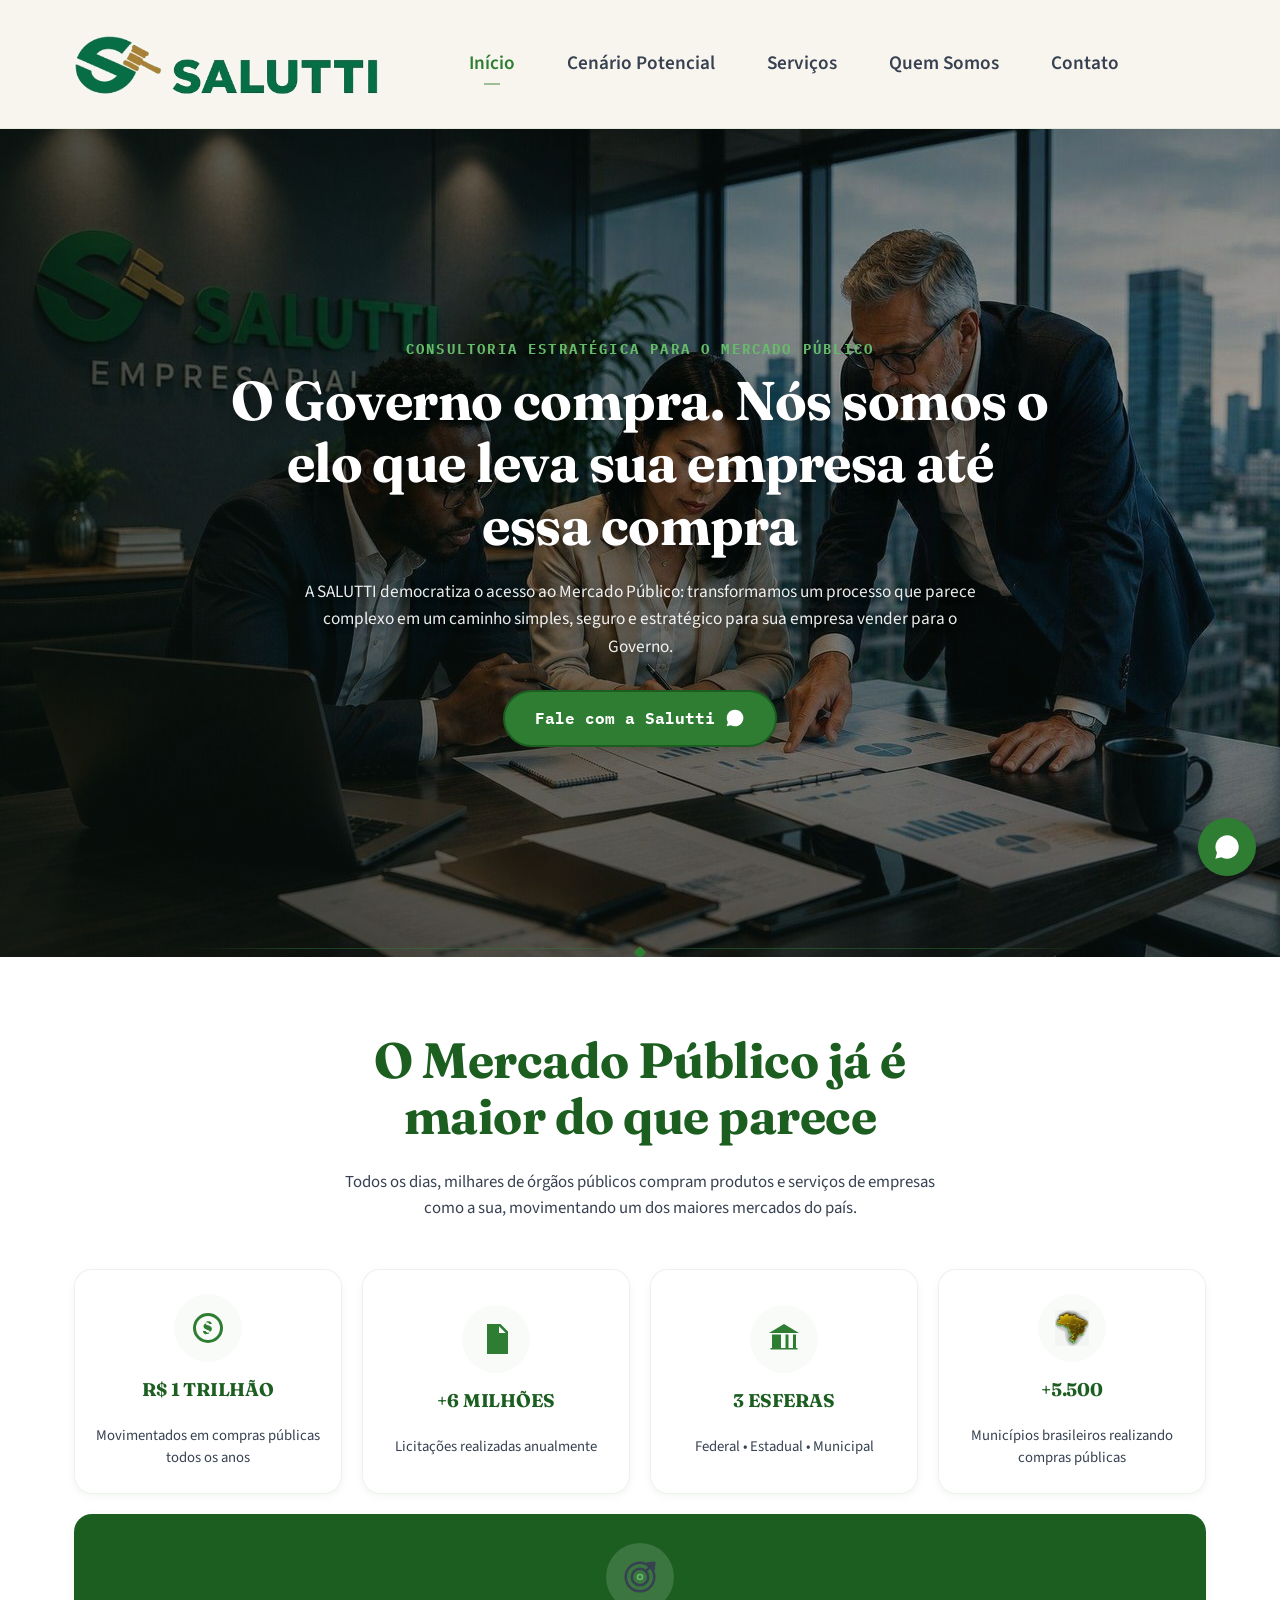
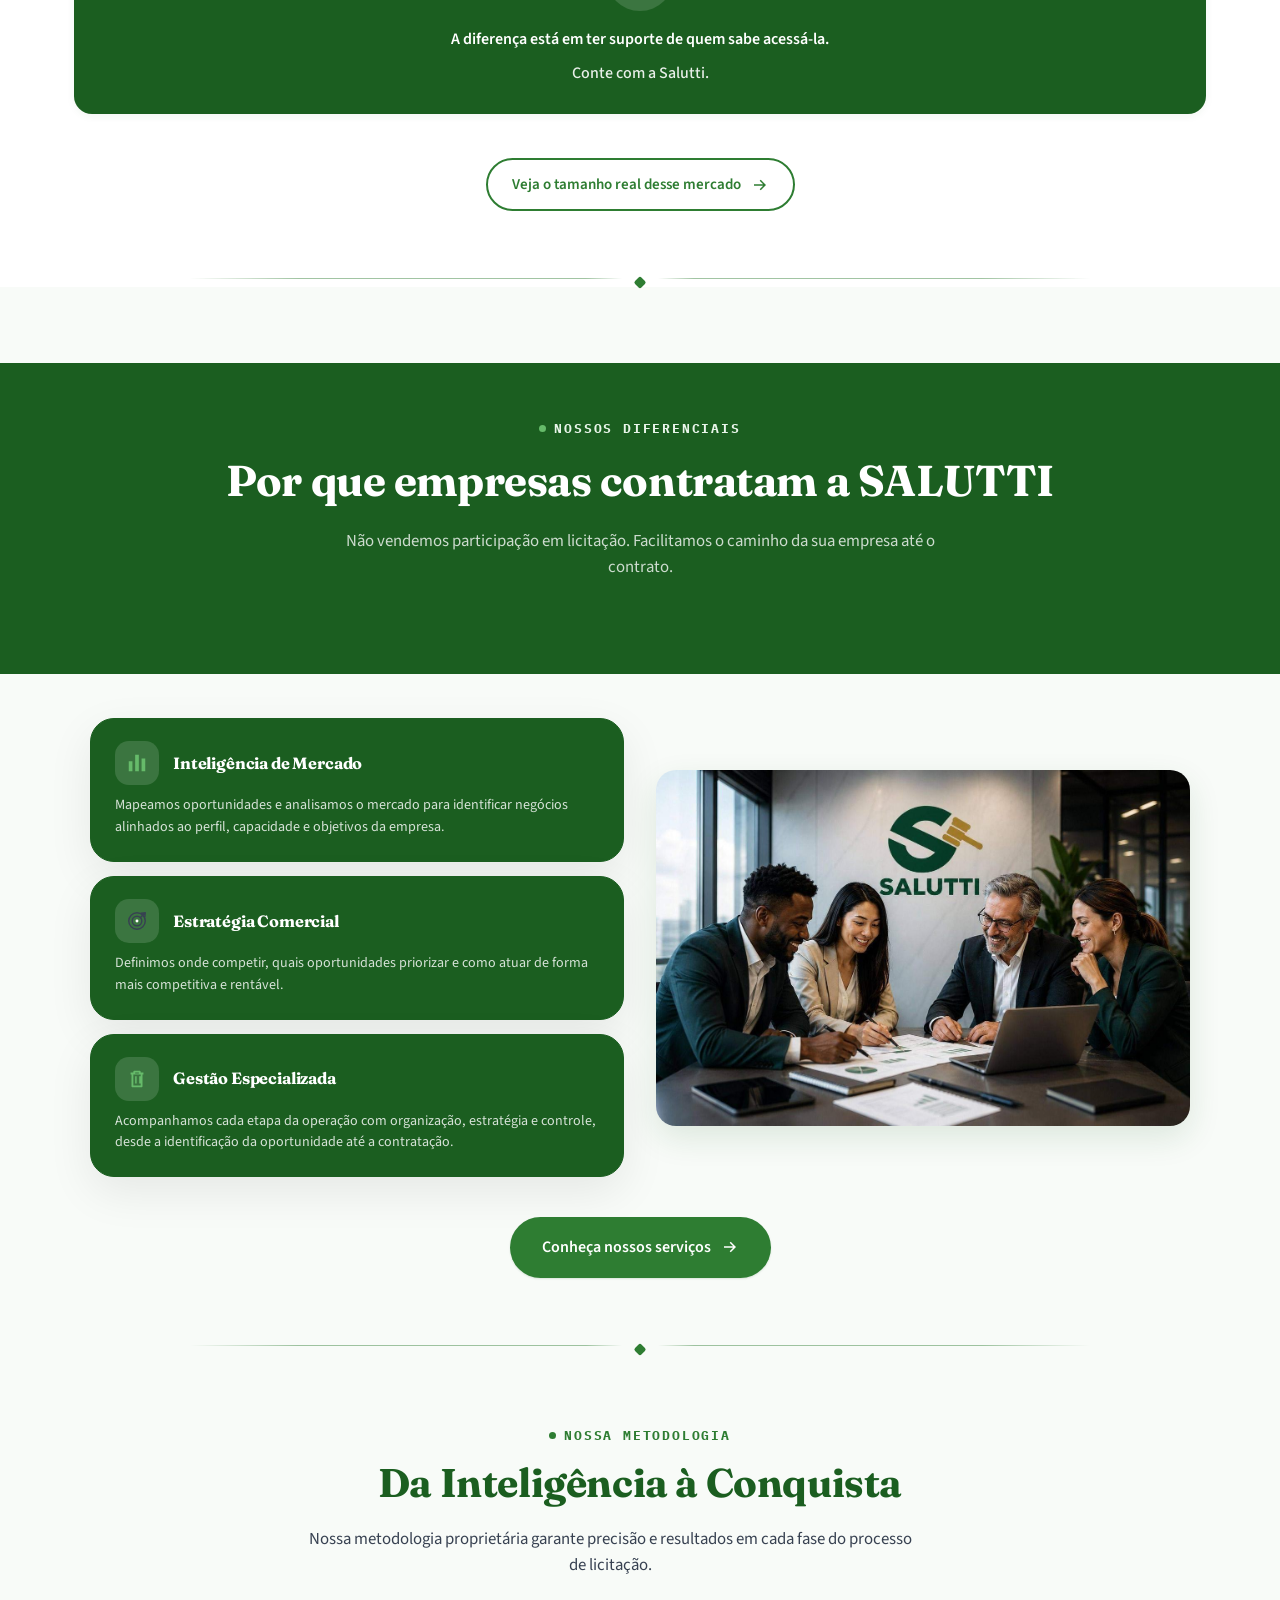
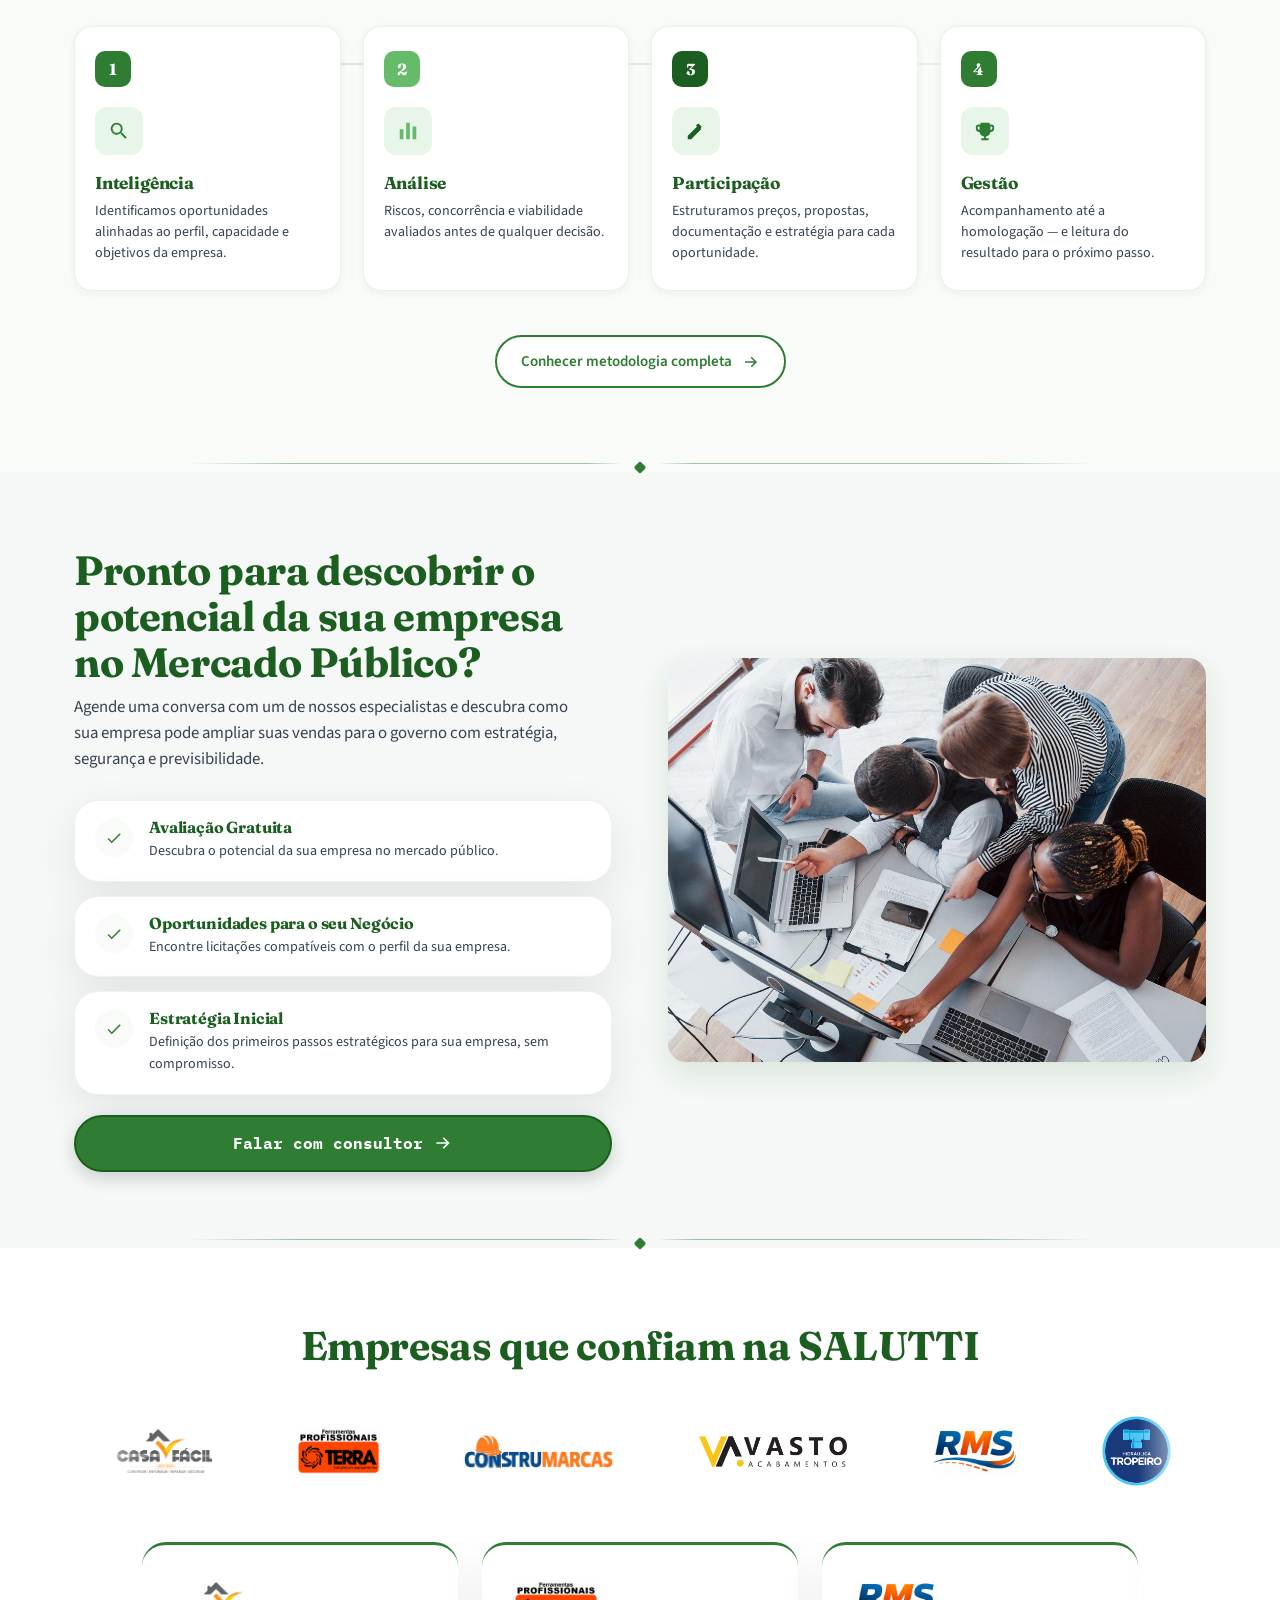
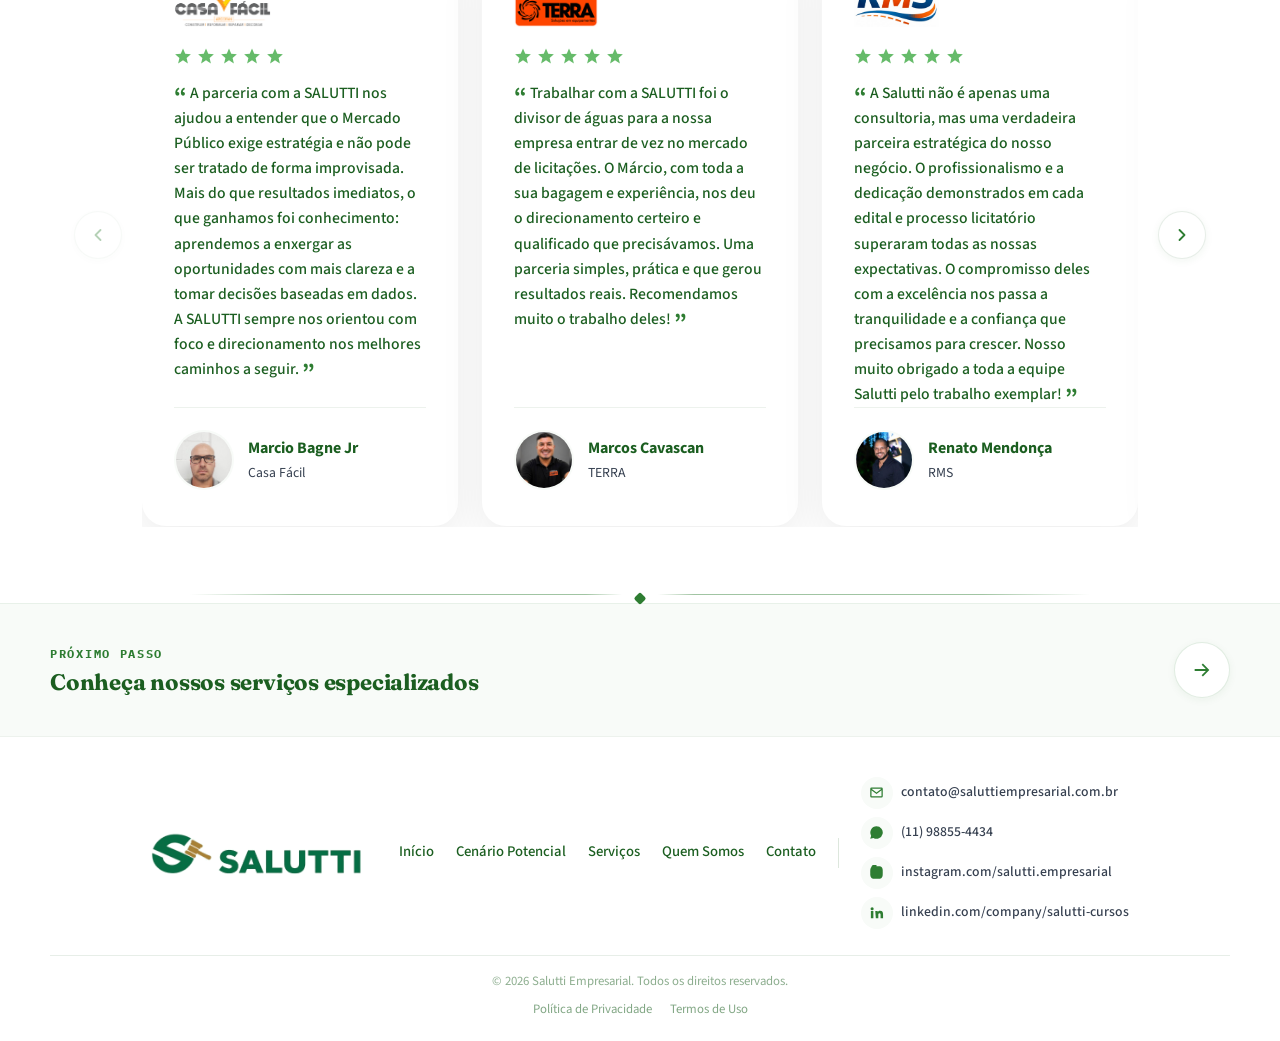
==== index.html @ 1927b31a "Add files via upload" ====
<!DOCTYPE html>
<html lang="pt-BR">
<head>
<meta charset="UTF-8">
<meta name="viewport" content="width=device-width, initial-scale=1.0">
<title>Salutti Empresarial | Consultoria em Licitações Públicas</title>
<meta name="description" content="Consultoria especializada em licitações públicas municipais, estaduais e federais. Transforme licitações públicas em negócios rentáveis.">
<meta name="keywords" content="licitações públicas, consultoria em licitações, pregão eletrônico, compras governamentais, mercado público, edital, Salutti Empresarial">
<meta name="author" content="Salutti Empresarial">
<link rel="canonical" href="https://www.saluttiempresarial.com.br/">

<!-- Open Graph -->
<meta property="og:type" content="website">
<meta property="og:site_name" content="Salutti Empresarial">
<meta property="og:title" content="Salutti Empresarial | Consultoria em Licitações Públicas">
<meta property="og:description" content="Consultoria especializada em licitações públicas municipais, estaduais e federais. Transforme licitações públicas em negócios rentáveis.">
<meta property="og:image" content="./assets/hero.jpg">
<meta property="og:locale" content="pt_BR">

<!-- Twitter -->
<meta name="twitter:card" content="summary_large_image">
<meta name="twitter:title" content="Salutti Empresarial | Consultoria em Licitações Públicas">
<meta name="twitter:description" content="Consultoria especializada em licitações públicas municipais, estaduais e federais. Transforme licitações públicas em negócios rentáveis.">
<meta name="twitter:image" content="./assets/hero.jpg">

<link rel="icon" type="image/png" href="./assets/logo.png">
<link rel="apple-touch-icon" href="./assets/logo.png">

<link rel="preconnect" href="https://fonts.googleapis.com">
<link rel="preconnect" href="https://fonts.gstatic.com" crossorigin>
<link href="https://fonts.googleapis.com/css2?family=Fraunces:opsz,wght@9..144,400;9..144,500;9..144,600;9..144,700&family=IBM+Plex+Mono:wght@400;500;600&family=Source+Sans+3:wght@400;500;600;700&display=swap" rel="stylesheet">

<link rel="stylesheet" href="./styles.css">
<script type="application/ld+json">
{
  "@context": "https://schema.org",
  "@type": "ProfessionalService",
  "name": "Salutti Empresarial",
  "url": "https://www.saluttiempresarial.com.br/",
  "logo": "https://www.saluttiempresarial.com.br/assets/logo-wide-trimmed.png",
  "image": "https://www.saluttiempresarial.com.br/assets/hero.jpg",
  "description": "Consultoria especializada em licitações públicas municipais, estaduais e federais, ajudando empresas a transformar oportunidades do mercado público em negócios lucrativos.",
  "telephone": "+5511988554434",
  "email": "contato@saluttiempresarial.com.br",
  "areaServed": "BR",
  "sameAs": [
    "https://www.instagram.com/salutti.empresarial",
    "https://www.linkedin.com/company/salutti-cursos/about/"
  ]
}
</script>
</head>
<body>

<!-- ============ SKIP LINK ============ -->
<a class="skip-link" href="#conteudo">Pular para o conteúdo</a>

<!-- ============ HEADER / NAV ============ -->
<header class="site-header" id="topo">
  <div class="wrap header-inner">
    <a href="index.html" class="brand" aria-label="Salutti Empresarial, página inicial">
      <img src="./assets/logo-wide-trimmed.png" width="490" height="102" alt="Salutti Empresarial" class="brand-mark">
    </a>

    <nav class="main-nav" id="mainNav" aria-label="Navegação principal">
      <a href="index.html" class="is-active" aria-current="page">Início</a>
      <a href="cenario-potencial.html">Cenário Potencial</a>
      <a href="servicos.html">Serviços</a>
      <a href="sobre.html">Quem Somos</a>
      <a href="contato.html">Contato</a>
    </nav>

    <button class="nav-toggle" id="navToggle" aria-expanded="false" aria-controls="mainNav" aria-label="Abrir menu">
      <span></span><span></span><span></span>
    </button>
  </div>
</header>

<main id="conteudo">

  <!-- ============ 1. HERO ============ -->
  <section class="hero" aria-label="Abertura">
    <div class="hero-media">
      <img src="./assets/hero.jpg" width="1280" height="853" alt="Equipe da Salutti Empresarial reunida em sala de reuniões analisando dados de licitações" loading="eager">
      <div class="hero-scrim"></div>
    </div>

    <div class="wrap hero-inner hero-inner-centered">
      <div class="hero-copy hero-copy-centered">
        <span class="hero-kicker">Consultoria Estratégica para o Mercado Público</span>
        <h1 class="home-hero-title">O Governo compra. Nós somos o elo que leva sua empresa até essa compra</h1>
        <p class="hero-subtitle">A SALUTTI democratiza o acesso ao Mercado Público: transformamos um processo que parece complexo em um caminho simples, seguro e estratégico para sua empresa vender para o Governo.</p>
        <a class="btn btn-whatsapp btn-lg hero-cta-btn" href="https://wa.me/5511988554434?text=Ol%C3%A1%2C%20quero%20falar%20com%20um%20consultor%20da%20Salutti." target="_blank" rel="noopener">
          Fale com a Salutti
          <svg viewBox="0 0 24 24" class="ico" aria-hidden="true"><path d="M17.5 14.4c-.3-.1-1.6-.8-1.9-.9-.3-.1-.4-.1-.6.1-.2.3-.7.9-.8 1-.2.2-.3.2-.5.1-.3-.1-1.2-.4-2.2-1.4-.8-.7-1.4-1.6-1.5-1.9-.2-.3 0-.5.1-.6.1-.1.3-.3.4-.5.1-.1.2-.3.2-.4.1-.2 0-.3 0-.4-.1-.1-.6-1.4-.8-1.9-.2-.5-.4-.4-.6-.4h-.5c-.2 0-.4.1-.6.3-.2.3-.8.8-.8 1.9s.8 2.2.9 2.4c.1.2 1.6 2.5 3.9 3.4.5.2 1 .4 1.3.5.5.2 1 .1 1.4.1.4-.1 1.3-.5 1.5-1 .2-.5.2-.9.1-1zM12 2a10 10 0 0 0-8.6 15L2 22l5.1-1.3A10 10 0 1 0 12 2z"/></svg>
        </a>
      </div>
    </div>
  </section>

  <!-- ============ 2. O MERCADO PÚBLICO EM NÚMEROS ============ -->
  <section class="section infografico-section" id="numeros" aria-label="Mercado público é o maior comprador do Brasil">
    <div class="wrap">
      <div class="section-head section-head-center reveal">
        <h2>O Mercado Público já é maior do que parece</h2>
        <p class="section-sub">Todos os dias, milhares de órgãos públicos compram produtos e serviços de empresas como a sua, movimentando um dos maiores mercados do país.</p>
      </div>
      <div class="infografico-grid reveal">
        <div class="infografico-card">
          <span class="infografico-ico" aria-hidden="true"><svg viewBox="0 0 24 24"><path d="M12 2a10 10 0 1 0 0 20 10 10 0 0 0 0-20Zm0 2a8 8 0 1 1 0 16 8 8 0 0 1 0-16Zm.9 3.5h-1.8v1.1c-1.2.25-2.1 1.1-2.1 2.3 0 1.4 1.15 2 2.6 2.4 1.2.3 1.5.6 1.5 1.05 0 .4-.4.75-1.15.75-.95 0-1.35-.45-1.4-1.05H8.6c.05 1.3.95 2.05 2.1 2.3V16h1.8v-1.1c1.2-.25 2.1-1.05 2.1-2.35 0-1.55-1.3-2.1-2.6-2.45-1.2-.3-1.5-.55-1.5-1 0-.4.35-.7 1.05-.7.75 0 1.1.35 1.15.95h1.75c-.05-1.15-.85-1.85-1.9-2.1Z"/></svg></span>
          <h3 class="infografico-num">R$ 1 TRILHÃO</h3>
          <p class="infografico-desc">Movimentados em compras públicas todos os anos</p>
        </div>
        <div class="infografico-card">
          <span class="infografico-ico" aria-hidden="true"><svg viewBox="0 0 24 24"><path d="M6 2h9l5 5v15H6Zm8 1.5V8h4.5ZM8 12h8v2H8Zm0 4h8v2H8Zm0-8h4v2H8Z"/></svg></span>
          <h3 class="infografico-num">+6 MILHÕES</h3>
          <p class="infografico-desc">Licitações realizadas anualmente</p>
        </div>
        <div class="infografico-card">
          <span class="infografico-ico" aria-hidden="true"><svg viewBox="0 0 24 24"><path d="M12 2 2 8h20Zm-8 7v9H3v1h18v-1h-1V9h-2v9h-3V9h-2v9h-3V9Z"/></svg></span>
          <h3 class="infografico-num">3 ESFERAS</h3>
          <p class="infografico-desc">Federal • Estadual • Municipal</p>
        </div>
        <div class="infografico-card">
          <span class="infografico-ico infografico-ico-map" aria-hidden="true"><img src="assets/mapa-brasil-icon.png" width="160" height="174" alt=""></span>
          <h3 class="infografico-num">+5.500</h3>
          <p class="infografico-desc">Municípios brasileiros realizando compras públicas</p>
        </div>
        <div class="infografico-card infografico-card-green">
          <span class="infografico-ico infografico-ico-target" aria-hidden="true">
            <svg viewBox="0 0 24 24"><circle cx="12" cy="12" r="9" fill="none" stroke="currentColor" stroke-width="1.6"/><circle cx="12" cy="12" r="5.2" fill="none" stroke="currentColor" stroke-width="1.6"/><circle cx="12" cy="12" r="1.6"/><path d="M21 3 15.5 8.5M21 3l-4.5.5M21 3l-.5 4.5" stroke="currentColor" stroke-width="1.6" fill="none" stroke-linecap="round" stroke-linejoin="round"/></svg>
          </span>
          <p class="infografico-highlight-text">A diferença está em ter suporte de quem sabe acessá-la.</p>
          <p class="infografico-highlight-text infografico-highlight-sub">Conte com a Salutti.</p>
        </div>
      </div>
      <div class="infografico-cta">
        <a class="btn btn-outline" href="cenario-potencial.html">
          Veja o tamanho real desse mercado
          <svg viewBox="0 0 24 24" class="ico" aria-hidden="true"><path d="M13 5l7 7-7 7-1.4-1.4L16.2 13H4v-2h12.2l-4.6-4.6Z"/></svg>
        </a>
      </div>
    </div>
  </section>

  <!-- ============ 3. NOSSOS DIFERENCIAIS ============ -->
  <section class="section mvv-dark-section mvv-diferenciais-v2" aria-label="Nossos diferenciais">
    <div class="mvv-diferenciais-banner">
      <div class="wrap">
        <div class="section-head section-head-center">
          <p class="eyebrow eyebrow-dark eyebrow-on-dark"><span class="eyebrow-dot"></span>Nossos Diferenciais</p>
          <h2 class="mvv-dark-title mvv-dark-title-stack mvv-dark-title-on-banner">
            Por que empresas contratam a SALUTTI
          </h2>
          <p class="section-sub mvv-dark-sub">Não vendemos participação em licitação. Facilitamos o caminho da sua empresa até o contrato.</p>
        </div>
      </div>
    </div>
    <div class="wrap">
      <div class="diferenciais-block reveal">

        <div class="mvv-split">
          <div class="mvv-grid-dark">
            <article class="mvv-card mvv-card-dark mvv-card-solid">
              <div class="mvv-card-head">
                <span class="mvv-ico mvv-ico-green" aria-hidden="true"><svg viewBox="0 0 24 24"><path d="M3 21V10h4v11Zm7 0V3h4v18Zm7 0V7h4v14Z"/></svg></span>
                <h3>Inteligência de Mercado</h3>
              </div>
              <p>Mapeamos oportunidades e analisamos o mercado para identificar negócios alinhados ao perfil, capacidade e objetivos da empresa.</p>
            </article>
            <article class="mvv-card mvv-card-dark mvv-card-solid">
              <div class="mvv-card-head">
                <span class="mvv-ico mvv-ico-blue" aria-hidden="true"><svg viewBox="0 0 24 24"><circle cx="12" cy="12" r="9" fill="none" stroke="currentColor" stroke-width="1.6"/><circle cx="12" cy="12" r="5.2" fill="none" stroke="currentColor" stroke-width="1.6"/><circle cx="12" cy="12" r="1.6"/><path d="M21 3 15.5 8.5M21 3l-4.5.5M21 3l-.5 4.5" stroke="currentColor" stroke-width="1.6" fill="none" stroke-linecap="round" stroke-linejoin="round"/></svg></span>
                <h3>Estratégia Comercial</h3>
              </div>
              <p>Definimos onde competir, quais oportunidades priorizar e como atuar de forma mais competitiva e rentável.</p>
            </article>
            <article class="mvv-card mvv-card-dark mvv-card-solid">
              <div class="mvv-card-head">
                <span class="mvv-ico mvv-ico-orange" aria-hidden="true"><svg viewBox="0 0 24 24"><path d="M9 3h6a1 1 0 0 1 1 1v1h3v2h-1v13a1 1 0 0 1-1 1H7a1 1 0 0 1-1-1V7H5V5h3V4a1 1 0 0 1 1-1Zm1 3h4V5h-4ZM8 7v12h8V7Zm2 2h1.6v8H10Zm4.4 0H16v8h-1.6Z"/></svg></span>
                <h3>Gestão Especializada</h3>
              </div>
              <p>Acompanhamos cada etapa da operação com organização, estratégia e controle, desde a identificação da oportunidade até a contratação.</p>
            </article>
          </div>

          <figure class="photo-interactive diferenciais-photo mvv-photo-col">
            <img src="./assets/equipe-experiencia.jpg" width="1280" height="853" alt="Equipe da Salutti Empresarial analisando dados de licitações" loading="lazy">
          </figure>
        </div>

        <div class="diferenciais-cta">
          <a class="btn btn-brass btn-lg" href="servicos.html">
            Conheça nossos serviços
            <svg viewBox="0 0 24 24" class="ico" aria-hidden="true"><path d="M13 5l7 7-7 7-1.4-1.4L16.2 13H4v-2h12.2l-4.6-4.6Z"/></svg>
          </a>
        </div>
      </div>
    </div>
  </section>

  <!-- ============ 4. NOSSA METODOLOGIA ============ -->
  <section class="metodologia-dark" aria-label="Nossa metodologia">
    <div class="wrap">
      <div class="section-head-center reveal">
        <p class="eyebrow eyebrow-dark"><span class="eyebrow-dot"></span>Nossa Metodologia</p>
        <h2 class="metodologia-title">Da Inteligência à Conquista</h2>
        <p class="section-sub">Nossa metodologia proprietária garante precisão e resultados em cada fase do processo de licitação.</p>
      </div>

      <div class="metodologia-grid reveal">
        <article class="metodologia-card">
          <span class="metodologia-num metodologia-num-green">1</span>
          <span class="metodologia-ico metodologia-ico-green" aria-hidden="true"><svg viewBox="0 0 24 24"><path d="M15.5 14h-.79l-.28-.27a6.5 6.5 0 1 0-.7.7l.27.28v.79l5 5L20.49 19l-5-5Zm-6 0A4.5 4.5 0 1 1 14 9.5 4.5 4.5 0 0 1 9.5 14Z"/></svg></span>
          <h3>Inteligência</h3>
          <p>Identificamos oportunidades alinhadas ao perfil, capacidade e objetivos da empresa.</p>
        </article>
        <article class="metodologia-card">
          <span class="metodologia-num metodologia-num-blue">2</span>
          <span class="metodologia-ico metodologia-ico-blue" aria-hidden="true"><svg viewBox="0 0 24 24"><path d="M3 21V10h4v11Zm7 0V3h4v18Zm7 0V7h4v14Z"/></svg></span>
          <h3>Análise</h3>
          <p>Riscos, concorrência e viabilidade avaliados antes de qualquer decisão.</p>
        </article>
        <article class="metodologia-card">
          <span class="metodologia-num metodologia-num-orange">3</span>
          <span class="metodologia-ico metodologia-ico-orange" aria-hidden="true"><svg viewBox="0 0 24 24"><path d="M3 17.25V21h3.75L17.81 9.94l-3.75-3.75Zm14.71-9.04a1 1 0 0 0 0-1.41l-2.5-2.5a1 1 0 0 0-1.41 0l-1.83 1.83 3.75 3.75Z"/></svg></span>
          <h3>Participação</h3>
          <p>Estruturamos preços, propostas, documentação e estratégia para cada oportunidade.</p>
        </article>
        <article class="metodologia-card">
          <span class="metodologia-num metodologia-num-green">4</span>
          <span class="metodologia-ico metodologia-ico-green" aria-hidden="true"><svg viewBox="0 0 24 24"><path d="M19 5h-2V3H7v2H5a3 3 0 0 0-3 3v1a4 4 0 0 0 4 4h.06A6 6 0 0 0 11 17.9V20H8v2h8v-2h-3v-2.1A6 6 0 0 0 17.94 13H18a4 4 0 0 0 4-4V8a3 3 0 0 0-3-3ZM4 9V8a1 1 0 0 1 1-1h1v3.83A2 2 0 0 1 4 9Zm16 0a2 2 0 0 1-2 1.83V7h1a1 1 0 0 1 1 1Z"/></svg></span>
          <h3>Gestão</h3>
          <p>Acompanhamento até a homologação — e leitura do resultado para o próximo passo.</p>
        </article>
      </div>

      <p class="metodologia-link reveal">
        <a class="btn btn-outline" href="cenario-potencial.html">
          Conhecer metodologia completa
          <svg viewBox="0 0 24 24" class="ico" aria-hidden="true"><path d="M13 5l7 7-7 7-1.4-1.4L16.2 13H4v-2h12.2l-4.6-4.6Z"/></svg>
        </a>
      </p>
    </div>
  </section>
  <!-- ============ 5. PRONTO PARA DESCOBRIR O POTENCIAL DA SUA EMPRESA? ============ -->
  <section class="section" aria-label="Pronto para descobrir o potencial da sua empresa no mercado público">
    <div class="wrap">
      <div class="split-block cta-diagnostico-split reveal">
        <div class="split-copy">
          <div class="cta-diagnostico-head">
            <h2 class="cta-diagnostico-title">Pronto para descobrir o potencial da sua empresa no Mercado Público?</h2>
          </div>
          <p class="section-sub cta-diagnostico-sub" style="font-size:1.05rem;">Agende uma conversa com um de nossos especialistas e descubra como sua empresa pode ampliar suas vendas para o governo com estratégia, segurança e previsibilidade.</p>

          <div class="cta-diagnostico-row">
            <div class="diff-card-list">
              <article class="diff-card">
                <span class="diff-card-ico" aria-hidden="true"><svg viewBox="0 0 24 24"><path d="M9 16.2 4.8 12l-1.4 1.4L9 19 21 7l-1.4-1.4Z"/></svg></span>
                <div>
                  <h3>Avaliação Gratuita</h3>
                  <p>Descubra o potencial da sua empresa no mercado público.</p>
                </div>
              </article>
              <article class="diff-card">
                <span class="diff-card-ico" aria-hidden="true"><svg viewBox="0 0 24 24"><path d="M9 16.2 4.8 12l-1.4 1.4L9 19 21 7l-1.4-1.4Z"/></svg></span>
                <div>
                  <h3>Oportunidades para o seu Negócio</h3>
                  <p>Encontre licitações compatíveis com o perfil da sua empresa.</p>
                </div>
              </article>
              <article class="diff-card">
                <span class="diff-card-ico" aria-hidden="true"><svg viewBox="0 0 24 24"><path d="M9 16.2 4.8 12l-1.4 1.4L9 19 21 7l-1.4-1.4Z"/></svg></span>
                <div>
                  <h3>Estratégia Inicial</h3>
                  <p>Definição dos primeiros passos estratégicos para sua empresa, sem compromisso.</p>
                </div>
              </article>
            </div>

            <a class="btn btn-whatsapp btn-lg cta-diagnostico-btn" href="https://wa.me/5511988554434?text=Ol%C3%A1%2C%20quero%20falar%20com%20um%20consultor%20da%20Salutti." target="_blank" rel="noopener">
              Falar com consultor
              <svg viewBox="0 0 24 24" class="ico" aria-hidden="true"><path d="M13 5l7 7-7 7-1.4-1.4L16.2 13H4v-2h12.2l-4.6-4.6Z"/></svg>
            </a>
          </div>
        </div>

        <div class="split-media cta-diagnostico-media">
          <figure class="photo-interactive">
            <img src="./assets/cta-diagnostico-equipe.jpg" width="1200" height="800" alt="Equipe analisando dados e planejando estratégias para licitações públicas" loading="lazy">
          </figure>
        </div>
      </div>
    </div>
  </section>

  <!-- ============ 6. EMPRESAS QUE CONFIAM NA SALUTTI ============ -->
  <section class="section depoimentos-section" aria-label="Empresas que confiam na Salutti">
    <div class="wrap">
      <div class="section-head-center reveal">
        <h2>Empresas que confiam na SALUTTI</h2>
      </div>

      <div class="depo-logos-marquee reveal" role="group" aria-label="Empresas parceiras da Salutti">
        <div class="depo-logos-track">
          <div class="depo-logos-set" aria-hidden="false">
            <div class="depo-logos-item">
              <a class="depo-logos-link" href="https://casafacilarcofan.com.br/" target="_blank" rel="noopener" aria-label="Visitar site da Casa Fácil Arcofan">
                <img src="./assets/cliente-arcofan-logo.png" width="400" height="190" alt="Casa Fácil Arcofan">
              </a>
            </div>
            <div class="depo-logos-item">
              <a class="depo-logos-link" href="https://www.terraequipamentos.com.br/" target="_blank" rel="noopener" aria-label="Visitar site da TERRA Ferramentas Profissionais">
                <img src="./assets/cliente-terra-logo.png" width="400" height="220" alt="TERRA Ferramentas Profissionais">
              </a>
            </div>
            <div class="depo-logos-item">
              <a class="depo-logos-link" href="https://construmarcas.com.br/" target="_blank" rel="noopener" aria-label="Visitar site da Construmarcas">
                <img src="./assets/cliente-construmarcas-logo.png" width="1229" height="289" alt="Construmarcas">
              </a>
            </div>
            <div class="depo-logos-item">
              <a class="depo-logos-link" href="https://www.vastoacabamentos.com.br/" target="_blank" rel="noopener" aria-label="Visitar site da Vasto Acabamentos">
                <img src="./assets/cliente-vasto-logo.png" width="1175" height="260" alt="Vasto Acabamentos">
              </a>
            </div>
            <div class="depo-logos-item">
              <img src="./assets/cliente-rms-logo.png" width="481" height="260" alt="RMS">
            </div>
            <div class="depo-logos-item depo-logos-item-round">
              <a class="depo-logos-link" href="https://www.hidraulicatropeiro.com.br/" target="_blank" rel="noopener" aria-label="Visitar site da Hidráulica Tropeiro">
                <img src="./assets/cliente-tropeiro-logo.png" width="259" height="260" alt="Hidráulica Tropeiro">
              </a>
            </div>
            <div class="depo-logos-item">
              <a class="depo-logos-link" href="https://site.grupo7y.com.br/" target="_blank" rel="noopener" aria-label="Visitar site do Grupo 7Y">
                <img src="./assets/cliente-grupo7y-logo.png" width="339" height="102" alt="Grupo 7Y">
              </a>
            </div>
            <div class="depo-logos-item">
              <a class="depo-logos-link" href="https://rmaiscasa.com.br/" target="_blank" rel="noopener" aria-label="Visitar site da RMais Casa">
                <img src="./assets/cliente-rmaiscasa-logo.png" width="793" height="297" alt="RMais Casa">
              </a>
            </div>
            <div class="depo-logos-item">
              <a class="depo-logos-link" href="https://www.fermaquinas.com.br/" target="_blank" rel="noopener" aria-label="Visitar site da FerMáquinas">
                <img src="./assets/cliente-fermaquinas-logo.png" width="214" height="43" alt="FerMáquinas">
              </a>
            </div>
            <div class="depo-logos-item">
              <img src="./assets/cliente-smartdepot-logo.png" width="418" height="254" alt="Smart Depot">
            </div>
            <div class="depo-logos-item">
              <a class="depo-logos-link" href="https://www.gamatintas.com.br/" target="_blank" rel="noopener" aria-label="Visitar site da Gama Distribuidora">
                <img src="./assets/cliente-gama-logo.png" width="380" height="178" alt="Gama Distribuidora">
              </a>
            </div>
            <div class="depo-logos-item">
              <a class="depo-logos-link" href="https://www.laboratacadista.com.br/" target="_blank" rel="noopener" aria-label="Visitar site da Labor Atacadista">
                <img src="./assets/cliente-labor-logo.png" width="264" height="149" alt="Labor Atacadista">
              </a>
            </div>
            <div class="depo-logos-item">
              <img src="./assets/cliente-wva-logo.png" width="213" height="98" alt="WVA">
            </div>
          </div>
          <div class="depo-logos-set" aria-hidden="true">
            <div class="depo-logos-item">
              <a class="depo-logos-link" href="https://casafacilarcofan.com.br/" target="_blank" rel="noopener" tabindex="-1" aria-hidden="true">
                <img src="./assets/cliente-arcofan-logo.png" width="400" height="190" alt="" aria-hidden="true">
              </a>
            </div>
            <div class="depo-logos-item">
              <a class="depo-logos-link" href="https://www.terraequipamentos.com.br/" target="_blank" rel="noopener" tabindex="-1" aria-hidden="true">
                <img src="./assets/cliente-terra-logo.png" width="400" height="220" alt="" aria-hidden="true">
              </a>
            </div>
            <div class="depo-logos-item">
              <a class="depo-logos-link" href="https://construmarcas.com.br/" target="_blank" rel="noopener" tabindex="-1" aria-hidden="true">
                <img src="./assets/cliente-construmarcas-logo.png" width="1229" height="289" alt="" aria-hidden="true">
              </a>
            </div>
            <div class="depo-logos-item">
              <a class="depo-logos-link" href="https://www.vastoacabamentos.com.br/" target="_blank" rel="noopener" tabindex="-1" aria-hidden="true">
                <img src="./assets/cliente-vasto-logo.png" width="1175" height="260" alt="" aria-hidden="true">
              </a>
            </div>
            <div class="depo-logos-item">
              <img src="./assets/cliente-rms-logo.png" width="481" height="260" alt="" aria-hidden="true">
            </div>
            <div class="depo-logos-item depo-logos-item-round">
              <a class="depo-logos-link" href="https://www.hidraulicatropeiro.com.br/" target="_blank" rel="noopener" tabindex="-1" aria-hidden="true">
                <img src="./assets/cliente-tropeiro-logo.png" width="259" height="260" alt="" aria-hidden="true">
              </a>
            </div>
            <div class="depo-logos-item">
              <a class="depo-logos-link" href="https://site.grupo7y.com.br/" target="_blank" rel="noopener" tabindex="-1" aria-hidden="true">
                <img src="./assets/cliente-grupo7y-logo.png" width="339" height="102" alt="" aria-hidden="true">
              </a>
            </div>
            <div class="depo-logos-item">
              <a class="depo-logos-link" href="https://rmaiscasa.com.br/" target="_blank" rel="noopener" tabindex="-1" aria-hidden="true">
                <img src="./assets/cliente-rmaiscasa-logo.png" width="793" height="297" alt="" aria-hidden="true">
              </a>
            </div>
            <div class="depo-logos-item">
              <a class="depo-logos-link" href="https://www.fermaquinas.com.br/" target="_blank" rel="noopener" tabindex="-1" aria-hidden="true">
                <img src="./assets/cliente-fermaquinas-logo.png" width="214" height="43" alt="" aria-hidden="true">
              </a>
            </div>
            <div class="depo-logos-item">
              <img src="./assets/cliente-smartdepot-logo.png" width="418" height="254" alt="" aria-hidden="true">
            </div>
            <div class="depo-logos-item">
              <a class="depo-logos-link" href="https://www.gamatintas.com.br/" target="_blank" rel="noopener" tabindex="-1" aria-hidden="true">
                <img src="./assets/cliente-gama-logo.png" width="380" height="178" alt="" aria-hidden="true">
              </a>
            </div>
            <div class="depo-logos-item">
              <a class="depo-logos-link" href="https://www.laboratacadista.com.br/" target="_blank" rel="noopener" tabindex="-1" aria-hidden="true">
                <img src="./assets/cliente-labor-logo.png" width="264" height="149" alt="" aria-hidden="true">
              </a>
            </div>
            <div class="depo-logos-item">
              <img src="./assets/cliente-wva-logo.png" width="213" height="98" alt="" aria-hidden="true">
            </div>
          </div>
        </div>
      </div>

      <div class="depo-carousel reveal">
        <button class="depo-nav depo-nav-prev" type="button" aria-label="Depoimentos anteriores" data-depo-prev>
          <svg viewBox="0 0 24 24" aria-hidden="true"><path d="M15 18l-6-6 6-6"/></svg>
        </button>

        <div class="depo-viewport">
          <div class="depo-track" data-depo-track>
            <article class="depo-card" data-depo-slide>
              <div class="depo-card-logo">
                <a class="depo-logo-link" href="https://casafacilarcofan.com.br/" target="_blank" rel="noopener" aria-label="Visitar site da Casa Fácil Arcofan">
                  <img class="depo-logo" src="./assets/cliente-arcofan-logo.png" width="400" height="190" alt="Casa Fácil Arcofan">
                </a>
              </div>
              <div class="depo-card-body">
                <div class="depo-stars" aria-label="Avaliação 5 de 5 estrelas">
                  <svg viewBox="0 0 24 24" aria-hidden="true"><path d="M12 2 15 9l7.5.6-5.7 4.9L18.5 22 12 17.8 5.5 22l1.7-7.5L1.5 9.6 9 9Z"/></svg>
                  <svg viewBox="0 0 24 24" aria-hidden="true"><path d="M12 2 15 9l7.5.6-5.7 4.9L18.5 22 12 17.8 5.5 22l1.7-7.5L1.5 9.6 9 9Z"/></svg>
                  <svg viewBox="0 0 24 24" aria-hidden="true"><path d="M12 2 15 9l7.5.6-5.7 4.9L18.5 22 12 17.8 5.5 22l1.7-7.5L1.5 9.6 9 9Z"/></svg>
                  <svg viewBox="0 0 24 24" aria-hidden="true"><path d="M12 2 15 9l7.5.6-5.7 4.9L18.5 22 12 17.8 5.5 22l1.7-7.5L1.5 9.6 9 9Z"/></svg>
                  <svg viewBox="0 0 24 24" aria-hidden="true"><path d="M12 2 15 9l7.5.6-5.7 4.9L18.5 22 12 17.8 5.5 22l1.7-7.5L1.5 9.6 9 9Z"/></svg>
                </div>
                <blockquote class="depo-quote">
                  <span class="depo-quote-mark" aria-hidden="true">&ldquo;</span>
                  A parceria com a SALUTTI nos ajudou a entender que o Mercado Público exige estratégia e não pode ser tratado de forma improvisada. Mais do que resultados imediatos, o que ganhamos foi conhecimento: aprendemos a enxergar as oportunidades com mais clareza e a tomar decisões baseadas em dados. A SALUTTI sempre nos orientou com foco e direcionamento nos melhores caminhos a seguir.
                  <span class="depo-quote-mark depo-quote-mark-end" aria-hidden="true">&rdquo;</span>
                </blockquote>
                <footer class="depo-author">
                  <img class="depo-avatar" src="./assets/cliente-marcio-arcofan.jpg" width="480" height="639" alt="Marcio Bagne Jr, cliente da Salutti Empresarial">
                  <div>
                    <p class="depo-author-name">Marcio Bagne Jr</p>
                    <p class="depo-author-role">Casa Fácil</p>
                  </div>
                </footer>
              </div>
            </article>

            <article class="depo-card" data-depo-slide>
              <div class="depo-card-logo">
                <a class="depo-logo-link" href="https://www.terraequipamentos.com.br/" target="_blank" rel="noopener" aria-label="Visitar site da TERRA Ferramentas Profissionais">
                  <img class="depo-logo" src="./assets/cliente-terra-logo.png" width="400" height="220" alt="TERRA Ferramentas Profissionais">
                </a>
              </div>
              <div class="depo-card-body">
                <div class="depo-stars" aria-label="Avaliação 5 de 5 estrelas">
                  <svg viewBox="0 0 24 24" aria-hidden="true"><path d="M12 2 15 9l7.5.6-5.7 4.9L18.5 22 12 17.8 5.5 22l1.7-7.5L1.5 9.6 9 9Z"/></svg>
                  <svg viewBox="0 0 24 24" aria-hidden="true"><path d="M12 2 15 9l7.5.6-5.7 4.9L18.5 22 12 17.8 5.5 22l1.7-7.5L1.5 9.6 9 9Z"/></svg>
                  <svg viewBox="0 0 24 24" aria-hidden="true"><path d="M12 2 15 9l7.5.6-5.7 4.9L18.5 22 12 17.8 5.5 22l1.7-7.5L1.5 9.6 9 9Z"/></svg>
                  <svg viewBox="0 0 24 24" aria-hidden="true"><path d="M12 2 15 9l7.5.6-5.7 4.9L18.5 22 12 17.8 5.5 22l1.7-7.5L1.5 9.6 9 9Z"/></svg>
                  <svg viewBox="0 0 24 24" aria-hidden="true"><path d="M12 2 15 9l7.5.6-5.7 4.9L18.5 22 12 17.8 5.5 22l1.7-7.5L1.5 9.6 9 9Z"/></svg>
                </div>
                <blockquote class="depo-quote">
                  <span class="depo-quote-mark" aria-hidden="true">&ldquo;</span>
                  Trabalhar com a SALUTTI foi o divisor de águas para a nossa empresa entrar de vez no mercado de licitações. O Márcio, com toda a sua bagagem e experiência, nos deu o direcionamento certeiro e qualificado que precisávamos. Uma parceria simples, prática e que gerou resultados reais. Recomendamos muito o trabalho deles!
                  <span class="depo-quote-mark depo-quote-mark-end" aria-hidden="true">&rdquo;</span>
                </blockquote>
                <footer class="depo-author">
                  <img class="depo-avatar" src="./assets/cliente-marcos-terra.jpg" width="480" height="480" alt="Marcos Cavascan, cliente da Salutti Empresarial">
                  <div>
                    <p class="depo-author-name">Marcos Cavascan</p>
                    <p class="depo-author-role">TERRA</p>
                  </div>
                </footer>
              </div>
            </article>

            <article class="depo-card" data-depo-slide>
              <div class="depo-card-logo">
                <img class="depo-logo" src="./assets/cliente-rms-logo.png" width="481" height="260" alt="RMS">
              </div>
              <div class="depo-card-body">
                <div class="depo-stars" aria-label="Avaliação 5 de 5 estrelas">
                  <svg viewBox="0 0 24 24" aria-hidden="true"><path d="M12 2 15 9l7.5.6-5.7 4.9L18.5 22 12 17.8 5.5 22l1.7-7.5L1.5 9.6 9 9Z"/></svg>
                  <svg viewBox="0 0 24 24" aria-hidden="true"><path d="M12 2 15 9l7.5.6-5.7 4.9L18.5 22 12 17.8 5.5 22l1.7-7.5L1.5 9.6 9 9Z"/></svg>
                  <svg viewBox="0 0 24 24" aria-hidden="true"><path d="M12 2 15 9l7.5.6-5.7 4.9L18.5 22 12 17.8 5.5 22l1.7-7.5L1.5 9.6 9 9Z"/></svg>
                  <svg viewBox="0 0 24 24" aria-hidden="true"><path d="M12 2 15 9l7.5.6-5.7 4.9L18.5 22 12 17.8 5.5 22l1.7-7.5L1.5 9.6 9 9Z"/></svg>
                  <svg viewBox="0 0 24 24" aria-hidden="true"><path d="M12 2 15 9l7.5.6-5.7 4.9L18.5 22 12 17.8 5.5 22l1.7-7.5L1.5 9.6 9 9Z"/></svg>
                </div>
                <blockquote class="depo-quote">
                  <span class="depo-quote-mark" aria-hidden="true">&ldquo;</span>
                  A Salutti não é apenas uma consultoria, mas uma verdadeira parceira estratégica do nosso negócio. O profissionalismo e a dedicação demonstrados em cada edital e processo licitatório superaram todas as nossas expectativas. O compromisso deles com a excelência nos passa a tranquilidade e a confiança que precisamos para crescer. Nosso muito obrigado a toda a equipe Salutti pelo trabalho exemplar!
                  <span class="depo-quote-mark depo-quote-mark-end" aria-hidden="true">&rdquo;</span>
                </blockquote>
                <footer class="depo-author">
                  <img class="depo-avatar" src="./assets/cliente-renato-rms.jpg" width="300" height="300" alt="Renato Mendonça, cliente da Salutti Empresarial">
                  <div>
                    <p class="depo-author-name">Renato Mendonça</p>
                    <p class="depo-author-role">RMS</p>
                  </div>
                </footer>
              </div>
            </article>

            <article class="depo-card" data-depo-slide>
              <div class="depo-card-logo">
                <a class="depo-logo-link" href="https://construmarcas.com.br/" target="_blank" rel="noopener" aria-label="Visitar site da Construmarcas">
                  <img class="depo-logo" src="./assets/cliente-construmarcas-logo.png" width="1229" height="289" alt="Construmarcas">
                </a>
              </div>
              <div class="depo-card-body">
                <div class="depo-stars" aria-label="Avaliação 5 de 5 estrelas">
                  <svg viewBox="0 0 24 24" aria-hidden="true"><path d="M12 2 15 9l7.5.6-5.7 4.9L18.5 22 12 17.8 5.5 22l1.7-7.5L1.5 9.6 9 9Z"/></svg>
                  <svg viewBox="0 0 24 24" aria-hidden="true"><path d="M12 2 15 9l7.5.6-5.7 4.9L18.5 22 12 17.8 5.5 22l1.7-7.5L1.5 9.6 9 9Z"/></svg>
                  <svg viewBox="0 0 24 24" aria-hidden="true"><path d="M12 2 15 9l7.5.6-5.7 4.9L18.5 22 12 17.8 5.5 22l1.7-7.5L1.5 9.6 9 9Z"/></svg>
                  <svg viewBox="0 0 24 24" aria-hidden="true"><path d="M12 2 15 9l7.5.6-5.7 4.9L18.5 22 12 17.8 5.5 22l1.7-7.5L1.5 9.6 9 9Z"/></svg>
                  <svg viewBox="0 0 24 24" aria-hidden="true"><path d="M12 2 15 9l7.5.6-5.7 4.9L18.5 22 12 17.8 5.5 22l1.7-7.5L1.5 9.6 9 9Z"/></svg>
                </div>
                <blockquote class="depo-quote">
                  <span class="depo-quote-mark" aria-hidden="true">&ldquo;</span>
                  Para a Construmarcas, é um orgulho fazer parte da história da SALUTTI. Nossa parceria sempre foi marcada por profissionalismo, confiança e respeito mútuo. Desejamos muito sucesso e muitas conquistas nesta nova fase.
                  <span class="depo-quote-mark depo-quote-mark-end" aria-hidden="true">&rdquo;</span>
                </blockquote>
                <footer class="depo-author">
                  <div>
                    <p class="depo-author-name">Denis Mingone</p>
                    <p class="depo-author-role">Construmarcas</p>
                  </div>
                </footer>
              </div>
            </article>

            <article class="depo-card" data-depo-slide>
              <div class="depo-card-logo">
                <a class="depo-logo-link" href="https://www.vastoacabamentos.com.br/" target="_blank" rel="noopener" aria-label="Visitar site da Vasto Acabamentos">
                  <img class="depo-logo" src="./assets/cliente-vasto-logo.png" width="1175" height="260" alt="Vasto Acabamentos">
                </a>
              </div>
              <div class="depo-card-body">
                <div class="depo-stars" aria-label="Avaliação 5 de 5 estrelas">
                  <svg viewBox="0 0 24 24" aria-hidden="true"><path d="M12 2 15 9l7.5.6-5.7 4.9L18.5 22 12 17.8 5.5 22l1.7-7.5L1.5 9.6 9 9Z"/></svg>
                  <svg viewBox="0 0 24 24" aria-hidden="true"><path d="M12 2 15 9l7.5.6-5.7 4.9L18.5 22 12 17.8 5.5 22l1.7-7.5L1.5 9.6 9 9Z"/></svg>
                  <svg viewBox="0 0 24 24" aria-hidden="true"><path d="M12 2 15 9l7.5.6-5.7 4.9L18.5 22 12 17.8 5.5 22l1.7-7.5L1.5 9.6 9 9Z"/></svg>
                  <svg viewBox="0 0 24 24" aria-hidden="true"><path d="M12 2 15 9l7.5.6-5.7 4.9L18.5 22 12 17.8 5.5 22l1.7-7.5L1.5 9.6 9 9Z"/></svg>
                  <svg viewBox="0 0 24 24" aria-hidden="true"><path d="M12 2 15 9l7.5.6-5.7 4.9L18.5 22 12 17.8 5.5 22l1.7-7.5L1.5 9.6 9 9Z"/></svg>
                </div>
                <blockquote class="depo-quote">
                  <span class="depo-quote-mark" aria-hidden="true">&ldquo;</span>
                  A SALUTTI foi uma parceira importante para a Vasto, agregando conhecimento, segurança e eficiência à nossa atuação em licitações. Um trabalho conduzido com muita competência e comprometimento, que certamente contribuiu para os nossos resultados.
                  <span class="depo-quote-mark depo-quote-mark-end" aria-hidden="true">&rdquo;</span>
                </blockquote>
                <footer class="depo-author">
                  <div>
                    <p class="depo-author-name">Rafael Pereira</p>
                    <p class="depo-author-role">VASTO</p>
                  </div>
                </footer>
              </div>
            </article>

            <article class="depo-card" data-depo-slide>
              <div class="depo-card-logo">
                <a class="depo-logo-link" href="https://www.hidraulicatropeiro.com.br/" target="_blank" rel="noopener" aria-label="Visitar site da Hidráulica Tropeiro">
                  <img class="depo-logo depo-logo-badge" src="./assets/cliente-tropeiro-logo.png" width="259" height="260" alt="Hidráulica Tropeiro">
                </a>
              </div>
              <div class="depo-card-body">
                <div class="depo-stars" aria-label="Avaliação 5 de 5 estrelas">
                  <svg viewBox="0 0 24 24" aria-hidden="true"><path d="M12 2 15 9l7.5.6-5.7 4.9L18.5 22 12 17.8 5.5 22l1.7-7.5L1.5 9.6 9 9Z"/></svg>
                  <svg viewBox="0 0 24 24" aria-hidden="true"><path d="M12 2 15 9l7.5.6-5.7 4.9L18.5 22 12 17.8 5.5 22l1.7-7.5L1.5 9.6 9 9Z"/></svg>
                  <svg viewBox="0 0 24 24" aria-hidden="true"><path d="M12 2 15 9l7.5.6-5.7 4.9L18.5 22 12 17.8 5.5 22l1.7-7.5L1.5 9.6 9 9Z"/></svg>
                  <svg viewBox="0 0 24 24" aria-hidden="true"><path d="M12 2 15 9l7.5.6-5.7 4.9L18.5 22 12 17.8 5.5 22l1.7-7.5L1.5 9.6 9 9Z"/></svg>
                  <svg viewBox="0 0 24 24" aria-hidden="true"><path d="M12 2 15 9l7.5.6-5.7 4.9L18.5 22 12 17.8 5.5 22l1.7-7.5L1.5 9.6 9 9Z"/></svg>
                </div>
                <blockquote class="depo-quote">
                  <span class="depo-quote-mark" aria-hidden="true">&ldquo;</span>
                  A experiência com a SALUTTI nos mostrou que vender para o Mercado Público vai muito além de participar de licitações. Com esse trabalho, entendemos a importância de estruturar processos, organizar nossa operação e avaliar se nosso mix de produtos atende às demandas desse mercado. Esse aprendizado nos deu mais segurança para planejar os próximos passos da empresa.
                  <span class="depo-quote-mark depo-quote-mark-end" aria-hidden="true">&rdquo;</span>
                </blockquote>
                <footer class="depo-author">
                  <div>
                    <p class="depo-author-name">Marcio Gataz</p>
                    <p class="depo-author-role">Sócio Administrativo, Hidráulica Tropeiro</p>
                  </div>
                </footer>
              </div>
            </article>

            <article class="depo-card" data-depo-slide>
              <div class="depo-card-logo">
                <a class="depo-logo-link" href="https://rmaiscasa.com.br/" target="_blank" rel="noopener" aria-label="Visitar site da RMais Casa">
                  <img class="depo-logo" src="./assets/cliente-rmaiscasa-logo.png" width="793" height="297" alt="RMais Casa">
                </a>
              </div>
              <div class="depo-card-body">
                <div class="depo-stars" aria-label="Avaliação 5 de 5 estrelas">
                  <svg viewBox="0 0 24 24" aria-hidden="true"><path d="M12 2 15 9l7.5.6-5.7 4.9L18.5 22 12 17.8 5.5 22l1.7-7.5L1.5 9.6 9 9Z"/></svg>
                  <svg viewBox="0 0 24 24" aria-hidden="true"><path d="M12 2 15 9l7.5.6-5.7 4.9L18.5 22 12 17.8 5.5 22l1.7-7.5L1.5 9.6 9 9Z"/></svg>
                  <svg viewBox="0 0 24 24" aria-hidden="true"><path d="M12 2 15 9l7.5.6-5.7 4.9L18.5 22 12 17.8 5.5 22l1.7-7.5L1.5 9.6 9 9Z"/></svg>
                  <svg viewBox="0 0 24 24" aria-hidden="true"><path d="M12 2 15 9l7.5.6-5.7 4.9L18.5 22 12 17.8 5.5 22l1.7-7.5L1.5 9.6 9 9Z"/></svg>
                  <svg viewBox="0 0 24 24" aria-hidden="true"><path d="M12 2 15 9l7.5.6-5.7 4.9L18.5 22 12 17.8 5.5 22l1.7-7.5L1.5 9.6 9 9Z"/></svg>
                </div>
                <blockquote class="depo-quote">
                  <span class="depo-quote-mark" aria-hidden="true">&ldquo;</span>
                  Foi um prazer contar com a parceria da SALUTTI. Sempre fomos atendidos com profissionalismo, comprometimento e qualidade, tornando nossa experiência muito positiva.
                  <span class="depo-quote-mark depo-quote-mark-end" aria-hidden="true">&rdquo;</span>
                </blockquote>
                <footer class="depo-author">
                  <div>
                    <p class="depo-author-name">Rafael Abreu</p>
                    <p class="depo-author-role">RMAIS</p>
                  </div>
                </footer>
              </div>
            </article>
          </div>
        </div>

        <button class="depo-nav depo-nav-next" type="button" aria-label="Próximos depoimentos" data-depo-next>
          <svg viewBox="0 0 24 24" aria-hidden="true"><path d="M9 18l6-6-6-6"/></svg>
        </button>
      </div>

    </div>
  </section>

  <section class="next-step-band" aria-label="Próximo passo">
    <a class="wrap next-step-inner" href="servicos.html">
      <div class="next-step-copy">
        <span class="next-step-label">Próximo passo</span>
        <h3 class="next-step-title">Conheça nossos serviços especializados</h3>
      </div>
      <span class="next-step-arrow" aria-hidden="true">
        <svg viewBox="0 0 24 24"><path d="M13 5l7 7-7 7-1.4-1.4L16.2 13H4v-2h12.2l-4.6-4.6Z"/></svg>
      </span>
    </a>
  </section>

</main>

<!-- ============ FOOTER ============ -->
<footer class="site-footer">
  <div class="wrap footer-inner">
    <a href="index.html" class="footer-logo-link" aria-label="Salutti Empresarial, página inicial">
      <img src="./assets/logo-wide-trimmed.png" width="490" height="102" alt="Salutti Empresarial" class="brand-mark-footer" loading="lazy">
    </a>

    <div class="footer-links-group">
      <nav class="footer-nav" aria-label="Navegação do rodapé">
        <a href="index.html">Início</a>
        <a href="cenario-potencial.html">Cenário Potencial</a>
        <a href="servicos.html">Serviços</a>
        <a href="sobre.html">Quem Somos</a>
        <a href="contato.html">Contato</a>
      </nav>

      <span class="footer-divider" aria-hidden="true"></span>

      <div class="footer-social" aria-label="Redes sociais da Salutti">
        <a class="footer-social-link" href="mailto:contato@saluttiempresarial.com.br" aria-label="Enviar e-mail para a Salutti">
          <span class="footer-social-ico"><svg viewBox="0 0 24 24" aria-hidden="true"><path d="M4 4h16a2 2 0 0 1 2 2v12a2 2 0 0 1-2 2H4a2 2 0 0 1-2-2V6a2 2 0 0 1 2-2Zm0 2v.01L12 12l8-5.99V6Zm0 2.24V18h16V8.24l-8 6Z"/></svg></span>
          <span class="footer-social-text">contato@saluttiempresarial.com.br</span>
        </a>
        <a class="footer-social-link" href="https://wa.me/5511988554434" target="_blank" rel="noopener" aria-label="Falar no WhatsApp">
          <span class="footer-social-ico"><svg viewBox="0 0 24 24" aria-hidden="true"><path d="M17.5 14.4c-.3-.1-1.6-.8-1.9-.9-.3-.1-.4-.1-.6.1-.2.3-.7.9-.8 1-.2.2-.3.2-.5.1-.3-.1-1.2-.4-2.2-1.4-.8-.7-1.4-1.6-1.5-1.9-.2-.3 0-.5.1-.6.1-.1.3-.3.4-.5.1-.1.2-.3.2-.4.1-.2 0-.3 0-.4-.1-.1-.6-1.4-.8-1.9-.2-.5-.4-.4-.6-.4h-.5c-.2 0-.4.1-.6.3-.2.3-.8.8-.8 1.9s.8 2.2.9 2.4c.1.2 1.6 2.5 3.9 3.4.5.2 1 .4 1.3.5.5.2 1 .1 1.4.1.4-.1 1.3-.5 1.5-1 .2-.5.2-.9.1-1zM12 2a10 10 0 0 0-8.6 15L2 22l5.1-1.3A10 10 0 1 0 12 2z"/></svg></span>
          <span class="footer-social-text">(11) 98855-4434</span>
        </a>
        <a class="footer-social-link" href="https://www.instagram.com/salutti.empresarial" target="_blank" rel="noopener" aria-label="Instagram da Salutti">
          <span class="footer-social-ico"><svg viewBox="0 0 24 24" aria-hidden="true"><path d="M12 2c2.7 0 3.06.01 4.12.06 1.06.05 1.79.22 2.43.47.66.26 1.22.6 1.77 1.15.55.55.9 1.11 1.15 1.77.25.64.42 1.37.47 2.43.05 1.06.06 1.42.06 4.12s-.01 3.06-.06 4.12c-.05 1.06-.22 1.79-.47 2.43a4.9 4.9 0 0 1-1.15 1.77 4.9 4.9 0 0 1-1.77 1.15c-.64.25-1.37.42-2.43.47-1.06.05-1.42.06-4.12.06s-3.06-.01-4.12-.06c-1.06-.05-1.79-.22-2.43-.47a4.9 4.9 0 0 1-1.77-1.15 4.9 4.9 0 0 1-1.15-1.77c-.25-.64-.42-1.37-.47-2.43C2.01 15.06 2 14.7 2 12s.01-3.06.06-4.12c.05-1.06.22-1.79.47-2.43.26-.66.6-1.22 1.15-1.77A4.9 4.9 0 0 1 5.45.53c.64-.25 1.37-.42 2.43-.47C8.94.01 9.3 0 12 0Zm0 5a5 5 0 1 1 0 10 5 5 0 0 1 0-10Zm0 2a3 3 0 1 0 0 6 3 3 0 0 0 0-6Zm5.2-3.4a1.2 1.2 0 1 1 0 2.4 1.2 1.2 0 0 1 0-2.4Z"/></svg></span>
          <span class="footer-social-text">instagram.com/salutti.empresarial</span>
        </a>
        <a class="footer-social-link" href="https://www.linkedin.com/company/salutti-cursos/about/" target="_blank" rel="noopener" aria-label="LinkedIn da Salutti">
          <span class="footer-social-ico"><svg viewBox="0 0 24 24" aria-hidden="true"><path d="M4.98 3.5A2.5 2.5 0 1 1 5 8.5a2.5 2.5 0 0 1-.02-5ZM3 9.75h4V21H3ZM10 9.75h3.83v1.54h.05c.53-1 1.85-2.06 3.8-2.06 4.07 0 4.82 2.68 4.82 6.17V21h-4v-4.98c0-1.19-.02-2.72-1.66-2.72-1.66 0-1.92 1.3-1.92 2.63V21h-4Z"/></svg></span>
          <span class="footer-social-text">linkedin.com/company/salutti-cursos</span>
        </a>
      </div>
    </div>
  </div>
  <div class="wrap footer-bottom">
    <span>© <span id="year"></span> Salutti Empresarial. Todos os direitos reservados.</span>
    <div class="footer-legal-links">
      <a href="privacidade.html">Política de Privacidade</a>
      <a href="termos.html">Termos de Uso</a>
    </div>
  </div>
</footer>

<a class="fab-whatsapp" href="https://wa.me/5511988554434?text=Oi%2C%20vim%20do%20site%20da%20Salutti%20e%20gostaria%20de%20mais%20informa%C3%A7%C3%B5es." target="_blank" rel="noopener" aria-label="Falar no WhatsApp">
  <svg viewBox="0 0 24 24" aria-hidden="true"><path d="M17.5 14.4c-.3-.1-1.6-.8-1.9-.9-.3-.1-.4-.1-.6.1-.2.3-.7.9-.8 1-.2.2-.3.2-.5.1-.3-.1-1.2-.4-2.2-1.4-.8-.7-1.4-1.6-1.5-1.9-.2-.3 0-.5.1-.6.1-.1.3-.3.4-.5.1-.1.2-.3.2-.4.1-.2 0-.3 0-.4-.1-.1-.6-1.4-.8-1.9-.2-.5-.4-.4-.6-.4h-.5c-.2 0-.4.1-.6.3-.2.3-.8.8-.8 1.9s.8 2.2.9 2.4c.1.2 1.6 2.5 3.9 3.4.5.2 1 .4 1.3.5.5.2 1 .1 1.4.1.4-.1 1.3-.5 1.5-1 .2-.5.2-.9.1-1zM12 2a10 10 0 0 0-8.6 15L2 22l5.1-1.3A10 10 0 1 0 12 2z"/></svg>
</a>

<script src="./script.js"></script>
</body>
</html>
---- styles.css ----
/* ===========================================================
   SALUTTI EMPRESARIAL — design tokens
   Palette: forest green + brass/gold (from brand mark) on a
   paper/charcoal duo, evoking official documents & selos.
=========================================================== */
:root{
  --forest:        #2E7D32;
  --forest-deep:    #1B5E20;
  --forest-mist:    #F8FBF8;
  --mint:           #66BB6A;
  --mint-tint:      #E8F5E9;

  /* Aliases mantidos para compatibilidade com o restante da folha de
     estilos (antigos acentos "dourados"), agora dentro da paleta verde. */
  --brass:          #2E7D32;
  --brass-light:    #66BB6A;
  --brass-pale:     #E8F5E9;

  /* Antigas superfícies escuras (carvão) — mantidas apenas para o hero
     fotográfico, onde o texto claro segue sobre a imagem/scrim. */
  --charcoal:       #1B5E20;
  --charcoal-2:     #1B5E20;
  --charcoal-3:     #2E7D32;
  --charcoal-line:  rgba(255,255,255,0.14);

  --paper:          #FFFFFF;
  --paper-2:        #F8FBF8;
  --ink:            #1B5E20;
  --ink-soft:       #374151;
  --off-white:      #FFFFFF;

  --shadow-1: 0 12px 32px rgba(27,94,32,0.12);
  --shadow-2: 0 24px 60px rgba(27,94,32,0.22);
  --shadow-soft: 0 2px 8px rgba(27,94,32,0.06);
  --shadow-hover: 0 20px 46px rgba(27,94,32,0.14), 0 4px 14px rgba(27,94,32,0.08);
  --shadow-brass: 0 14px 34px rgba(46,125,50,0.20);

  --font-display: "Fraunces", ui-serif, Georgia, serif;
  --font-body: "Source Sans 3", ui-sans-serif, system-ui, sans-serif;
  --font-mono: "IBM Plex Mono", ui-monospace, monospace;

  --radius: 18px;
  --radius-sm: 10px;
  --radius-lg: 26px;

  --ease: cubic-bezier(.16,.8,.24,1);
  --ease-soft: cubic-bezier(.4,0,.2,1);

  --container: 1180px;
}

*,*::before,*::after{ box-sizing:border-box; }
html{ scroll-behavior:smooth; overflow-x:hidden; }
@media (prefers-reduced-motion: reduce){
  html{ scroll-behavior:auto; }
  *,*::before,*::after{ animation-duration:0.001ms !important; animation-iteration-count:1 !important; transition-duration:0.001ms !important; }
}

body{
  margin:0;
  font-family:var(--font-body);
  color:var(--ink-soft);
  background:var(--paper);
  -webkit-font-smoothing:antialiased;
  line-height:1.55;
  animation:pageFadeIn .4s ease-out;
}
@keyframes pageFadeIn{ from{ opacity:0; } to{ opacity:1; } }
body.is-leaving{ opacity:0 !important; transition:opacity .2s ease-in; }
@media (prefers-reduced-motion:reduce){
  body{ animation:none; }
  body.is-leaving{ transition:none; }
}

img{ max-width:100%; display:block; }
a{ color:inherit; text-decoration:none; }
button{ font:inherit; cursor:pointer; }
ul{ margin:0; padding:0; list-style:none; }
h1,h2,h3,h4{ font-family:var(--font-display); font-weight:700; color:var(--ink); margin:0 0 .5em; line-height:1.12; letter-spacing:-0.01em; }
p{ margin:0 0 1em; }

.wrap{ max-width:var(--container); margin:0 auto; padding:0 24px; }

.skip-link{
  position:absolute; left:-999px; top:0; background:var(--forest); color:#fff;
  padding:12px 18px; z-index:999; border-radius:0 0 8px 0;
}
.skip-link:focus{ left:0; }

:focus-visible{ outline:3px solid var(--brass); outline-offset:3px; }

/* ---------------- Eyebrow / badges ---------------- */
.eyebrow{
  display:inline-flex; align-items:center; gap:8px;
  font-family:var(--font-mono); font-size:.8rem; letter-spacing:.14em; text-transform:uppercase;
  color:var(--forest); font-weight:700; margin-bottom:16px;
  background:none; border:none; box-shadow:none; padding:0;
  cursor:default;
}
.eyebrow-dark{ color:#fff; }
.mvv-dark-section .eyebrow-dark,
.metodologia-dark .eyebrow-dark{ color:var(--forest); }
.metodologia-dark .section-sub-dark{ color:var(--ink-soft); }

.pilares-eyebrow-lg .eyebrow-dot{ display:none; }
.eyebrow-dot{ width:7px; height:7px; border-radius:50%; background:var(--forest); flex:none; }
.eyebrow-dark .eyebrow-dot{ background:currentColor; }

.section-head{ max-width:720px; margin-bottom:40px; }
.section-sub{ color:var(--ink-soft); font-size:1.05rem; max-width:620px; }
.section-sub-dark{ color:rgba(255,255,255,0.72); }

/* =========================================================
   BUTTONS
========================================================= */
.btn{
  display:inline-flex; align-items:center; justify-content:center; gap:10px;
  border-radius:999px; font-weight:600; text-align:center; border:2px solid transparent;
  padding:13px 24px; font-size:.94rem; min-height:44px;
  transition:transform .24s var(--ease), box-shadow .24s var(--ease), background .24s var(--ease), border-color .24s var(--ease), color .24s var(--ease);
  white-space:nowrap; will-change:transform;
}
.btn .ico{ width:18px; height:18px; fill:currentColor; flex:none; }
@media (max-width:560px){
  .btn{ white-space:normal; text-align:center; max-width:100%; }
}
.btn-brass{ background:var(--forest); color:#fff; box-shadow:0 1px 2px rgba(27,94,32,0.14); }
.btn-brass:hover{ background:var(--forest-deep); transform:translateY(-2px) scale(1.015); box-shadow:var(--shadow-brass); }
.btn-brass:active{ transform:translateY(0) scale(0.99); }


.btn-outline{ background:#fff; color:var(--forest); border-color:var(--forest); }
.btn-outline:hover{ background:var(--forest-mist); border-color:var(--forest); transform:translateY(-2px); }
.btn-lg{ padding:16px 30px; font-size:1rem; }

.btn-block{ width:100%; }

/* =========================================================
   HEADER
========================================================= */
.site-header{
  position:sticky; top:0; z-index:100;
  background:rgba(247,244,236,0.86);
  backdrop-filter:blur(14px) saturate(1.4);
  border-bottom:1px solid rgba(27,94,32,0.08);
  transition:box-shadow .3s var(--ease), background-color .3s var(--ease);
}
.site-header.is-scrolled{ box-shadow:0 6px 24px rgba(15,25,18,0.08); background:rgba(247,244,236,0.96); }
.header-inner{
  display:grid; grid-template-columns:auto 1fr auto; align-items:center;
  height:128px; gap:32px;
}
.brand-mark{ height:64px; width:auto; max-width:none; transition:opacity .2s ease; display:block; }
.brand{ flex:none; display:flex; align-items:center; justify-self:start; grid-column:1; }
.brand:hover .brand-mark{ opacity:.86; }

.main-nav{ display:flex; align-items:center; gap:12px; justify-self:center; grid-column:2; flex-wrap:nowrap; min-width:0; }
.main-nav a{
  color:var(--ink-soft); font-size:1.2rem; font-weight:600; position:relative; padding:8px 20px;
  border-radius:999px; transition:color .22s var(--ease), background-color .22s var(--ease); white-space:nowrap;
}
.main-nav a:hover{ color:var(--ink); background:rgba(27,94,32,0.05); }
.main-nav a::after{
  content:""; position:absolute; left:16px; right:16px; bottom:2px; height:2px; background:var(--brass);
  transform:scaleX(0); transform-origin:left; transition:transform .25s var(--ease);
}
.main-nav a:hover::after, .main-nav a:focus-visible::after{ transform:scaleX(1); }
.main-nav a.is-active{ color:var(--forest); }
.main-nav a.is-active::after{
  left:50%; right:50%; width:16px; height:1.5px; margin-left:-8px;
  transform:scaleX(1); background:rgba(46,125,50,0.45);
}







.nav-toggle{ display:none; background:none; border:0; width:44px; height:44px; padding:0; flex-direction:column; justify-content:center; align-items:center; gap:5px; grid-column:3; justify-self:end; }
.nav-toggle span{ width:22px; height:2px; background:var(--ink); display:block; transition:transform .2s ease, opacity .2s ease; }

/* =========================================================
   HERO
========================================================= */
.hero{ position:relative; min-height:92vh; display:flex; align-items:center; overflow:hidden; color:#fff; }
.hero-media{ position:absolute; inset:0; }
.hero-media img{ width:100%; height:100%; object-fit:cover; transform:scale(1.06); animation:heroZoom 18s ease-out forwards; }
@keyframes heroZoom{ from{ transform:scale(1.06);} to{ transform:scale(1);} }
.hero-scrim{
  position:absolute; inset:0;
  background:
    linear-gradient(180deg, rgba(9,17,13,0.38) 0%, rgba(9,17,13,0.26) 40%, rgba(9,17,13,0.55) 100%),
    linear-gradient(100deg, rgba(7,20,14,0.58) 0%, rgba(7,20,14,0.26) 55%, rgba(7,20,14,0.14) 100%);
}
.hero-inner{
  position:relative; z-index:2; display:grid; grid-template-columns:1fr auto; gap:60px; align-items:center;
  padding-top:60px; padding-bottom:60px; width:100%;
}
.hero-inner-centered{
  grid-template-columns:1fr; justify-items:center; text-align:center;
}
.hero-copy{ max-width:660px; }
.hero-copy-centered{ max-width:820px; margin:0 auto; }
.hero h1{
  font-size:clamp(2.1rem, 4.6vw, 3.4rem);
  color:#fff;
  text-shadow:0 2px 18px rgba(0,0,0,0.35);
}


.hero-actions{ display:flex; flex-wrap:wrap; gap:16px; margin:28px 0 34px; }




/* Home — hero estratégico (título 48px / subtítulo 22px) */
.home-hero-title{ color:#fff; font-size:56px; line-height:1.15; max-width:820px; margin-bottom:20px; text-shadow:0 2px 18px rgba(0,0,0,0.35); }

@media (max-width:640px){
  .home-hero-title{ font-size:34px; }
  
}

@media (max-width:920px){
  .hero-inner{ grid-template-columns:1fr; text-align:left; }
  .hero-inner-centered{ text-align:center; }
}
@media (max-width:640px){
  .hero{ min-height:auto; }
  .hero-inner{ padding-top:120px; padding-bottom:88px; }
}

/* =========================================================
   NUMBERS BAND
========================================================= */












.donut-legend li.is-active{ background:rgba(255,255,255,0.06); }




.donut-svg path.is-active{ opacity:.85; transform:scale(1.035); }









/* =========================================================
   PROPÓSITO (Sobre) — cards sombreados e interativos
========================================================= */
.proposito-section .section-head-center{ margin-bottom:44px; }
.proposito-title{
  font-weight:700; text-align:center; color:var(--ink);
  font-size:clamp(1.7rem,3vw,2.3rem);
}
.proposito-title-green{ color:var(--forest); }
.proposito-text{ max-width:760px; margin:0 auto; display:flex; flex-direction:column; gap:20px; }
.proposito-text p{ color:var(--ink-soft); font-size:1.05rem; line-height:1.7; margin:0; }

/* Nosso Diferencial — layout premium em duas colunas */
.diferencial-section .section-head h2{ font-size:clamp(2rem,3.8vw,2.9rem); margin-bottom:18px; }

.diferencial-section .section-sub{ margin-bottom:0; }

.diferencial-layout{ display:grid; grid-template-columns:2fr 3fr; gap:64px; align-items:stretch; }
.diferencial-copy{ display:flex; flex-direction:column; }

.diferencial-list{
  list-style:none; margin:44px 0 0; padding:0; display:flex; flex-direction:column; gap:16px;
}
.diferencial-list li{
  display:flex; align-items:center; gap:18px; background:#fff; border:1px solid rgba(46,125,50,0.22);
  border-radius:16px; padding:22px 24px; box-shadow:var(--shadow-soft); position:relative;
  transition:transform .32s cubic-bezier(.22,.9,.32,1.2), box-shadow .32s ease, background-color .32s ease, border-color .32s ease;
  opacity:0; transform:translateY(16px); animation:diferencialIn .6s ease forwards; animation-play-state:paused;
}
.diferencial-list.reveal.is-visible li{ animation-play-state:running; }
.diferencial-list li:nth-child(1){ animation-delay:.05s; }
.diferencial-list li:nth-child(2){ animation-delay:.12s; }
.diferencial-list li:nth-child(3){ animation-delay:.19s; }
.diferencial-list li:nth-child(4){ animation-delay:.26s; }
.diferencial-list li:nth-child(5){ animation-delay:.33s; }
.diferencial-list li:nth-child(6){ animation-delay:.4s; }
@keyframes diferencialIn{ to{ opacity:1; transform:translateY(0); } }
.diferencial-list li:hover{
  transform:translateY(-7px);
  box-shadow:var(--shadow-hover);
  border-color:rgba(46,125,50,0.4);
}

/* Linha do tempo: conecta os ícones e fica mais forte à medida que avança,
   reforçando que os 6 passos são uma progressão até o resultado final. */
.diferencial-ico-col{ position:relative; flex:none; align-self:stretch; width:52px; }
.diferencial-ico-col::after{
  content:""; position:absolute; left:50%; top:calc(50% + 26px); bottom:-38px;
  width:2px; transform:translateX(-50%); background:var(--timeline-color, rgba(46,125,50,0.25));
}
.diferencial-list li:last-child .diferencial-ico-col::after{ content:none; }
.diferencial-list li:nth-child(1) .diferencial-ico-col{ --timeline-color: rgba(46,125,50,0.20); }
.diferencial-list li:nth-child(2) .diferencial-ico-col{ --timeline-color: rgba(46,125,50,0.32); }
.diferencial-list li:nth-child(3) .diferencial-ico-col{ --timeline-color: rgba(46,125,50,0.44); }
.diferencial-list li:nth-child(4) .diferencial-ico-col{ --timeline-color: rgba(46,125,50,0.56); }
.diferencial-list li:nth-child(5) .diferencial-ico-col{ --timeline-color: rgba(27,94,32,0.7); }

.diferencial-ico{
  position:absolute; top:50%; left:50%; transform:translate(-50%,-50%);
  width:52px; height:52px; border-radius:50%; background:var(--mint-tint);
  display:flex; align-items:center; justify-content:center; transition:transform .32s ease, background-color .32s ease;
}
.diferencial-ico svg{ width:27px; height:27px; fill:var(--forest); transition:fill .32s ease; }
.diferencial-list li:hover .diferencial-ico{ transform:translate(-50%,-50%) scale(1.12); background:#D3EEDE; }
.diferencial-text{ font-size:1.1rem; font-weight:600; color:var(--ink); line-height:1.4; }

/* Passos 2 a 5: o verde vai se intensificando a cada etapa */
.diferencial-list li:nth-child(2) .diferencial-ico svg,
.diferencial-list li:nth-child(3) .diferencial-ico svg{ fill:var(--forest); }
.diferencial-list li:nth-child(4) .diferencial-ico,
.diferencial-list li:nth-child(5) .diferencial-ico{ background:#D3EEDE; }
.diferencial-list li:nth-child(5) .diferencial-ico svg{ fill:var(--forest-deep); }

/* Passo final: o destino da jornada — card cheio, resultado em destaque */
.diferencial-list li.diferencial-item-final{ background:var(--forest-deep); border-color:var(--forest-deep); }
.diferencial-item-final .diferencial-ico{ background:rgba(255,255,255,0.16); }
.diferencial-item-final .diferencial-ico svg{ fill:#fff; }
.diferencial-item-final .diferencial-text{ color:#fff; }
.diferencial-list li.diferencial-item-final:hover{ border-color:var(--forest-deep); }
.diferencial-item-final:hover .diferencial-ico{ background:rgba(255,255,255,0.24); }

.diferencial-media{ position:relative; min-height:480px; }
.diferencial-photo{
  position:relative; height:100%; min-height:480px; border-radius:24px; overflow:hidden; box-shadow:var(--shadow-2); margin:0;
}
.diferencial-photo img{ width:100%; height:100%; object-fit:cover; display:block; }
.diferencial-photo::after{
  content:""; position:absolute; inset:0;
  background:linear-gradient(200deg, rgba(6,15,11,0.05) 30%, rgba(6,15,11,0.72) 100%);
}





@media (max-width:1000px){
  .diferencial-layout{ grid-template-columns:1fr; gap:44px; }
  .diferencial-media{ min-height:340px; order:2; }
  .diferencial-photo{ min-height:340px; }
  .diferencial-copy{ order:1; }
}
@media (max-width:560px){
  
  .diferencial-media{ min-height:auto; }
  .diferencial-photo{ min-height:260px; }
}

/* Nossa Metodologia — 4 pilares */
/* Nossos Especialistas */
.especialistas-section .section-head-center h2{ font-size:clamp(2rem,3.6vw,2.7rem); }
.especialistas-grid{ display:grid; grid-template-columns:repeat(4,1fr); gap:22px; }
.especialistas-card{
  background:#fff; border:1px solid rgba(46,125,50,0.10); border-radius:var(--radius-lg);
  padding:28px 24px; text-align:center; box-shadow:var(--shadow-soft);
  transition:transform .3s var(--ease), box-shadow .3s ease, border-color .3s ease;
}
.especialistas-card:hover{ transform:translateY(-6px); box-shadow:var(--shadow-hover); border-color:rgba(46,125,50,0.2); }
.especialistas-ico{
  width:56px; height:56px; border-radius:50%; display:flex; align-items:center; justify-content:center;
  margin:0 auto 18px;
}
.especialistas-ico svg{ width:26px; height:26px; }
.especialistas-ico-green{ background:var(--mint-tint); color:var(--forest); }
.especialistas-ico-green svg{ fill:var(--forest); }
.especialistas-ico-blue{ background:var(--mint-tint); }
.especialistas-ico-blue svg{ fill:var(--mint); }
.especialistas-ico-orange{ background:var(--mint-tint); }
.especialistas-ico-orange svg{ fill:var(--forest-deep); }
.especialistas-card h3{ color:var(--ink); font-size:1.08rem; margin-bottom:6px; }
.especialistas-label{ font-size:.86rem; font-weight:700; margin-bottom:10px; }
.especialistas-label-green{ color:var(--forest); }
.especialistas-label-blue{ color:var(--mint); }
.especialistas-label-orange{ color:var(--forest-deep); }
.especialistas-card p:last-child{ color:var(--ink-soft); font-size:.9rem; line-height:1.55; margin:0; }
@media (max-width:980px){ .especialistas-grid{ grid-template-columns:repeat(2,1fr); } }
@media (max-width:560px){ .especialistas-grid{ grid-template-columns:1fr; } }

.pilares-section{
  position:relative;
}
.pilares-section .section-head-center h2{ font-size:clamp(2rem,3.6vw,2.9rem); }
.pilares-grid{ display:grid; grid-template-columns:repeat(2,1fr); gap:22px; position:relative; z-index:1; }
.pilar-card{
  position:relative; overflow:hidden; isolation:isolate;
  background:#fff;
  border:1px solid rgba(46,125,50,0.10); border-radius:var(--radius-lg);
  padding:30px 28px; text-align:center; cursor:pointer;
  box-shadow:var(--shadow-soft);
  transition:transform .3s ease, box-shadow .3s ease, border-color .3s ease;
  opacity:0; transform:translateY(18px); animation:pilarIn .6s ease forwards; animation-play-state:paused;
}
.pilares-grid.reveal.is-visible .pilar-card{ animation-play-state:running; }
.pilar-card:nth-child(1){ animation-delay:.05s; }
.pilar-card:nth-child(2){ animation-delay:.15s; }
.pilar-card:nth-child(3){ animation-delay:.25s; }
.pilar-card:nth-child(4){ animation-delay:.35s; }
@keyframes pilarIn{ to{ opacity:1; transform:translateY(0); } }
.pilar-card:hover{
  transform:translateY(-9px);
  box-shadow:var(--shadow-hover);
  border-color:rgba(46,125,50,0.3);
}
.pilar-ico{
  position:relative; z-index:2; width:52px; height:52px; border-radius:50%; background:var(--mint-tint);
  display:flex; align-items:center; justify-content:center; margin:0 auto 18px;
  transition:transform .3s ease, background-color .3s ease;
}
.pilar-ico svg{ width:26px; height:26px; fill:var(--forest); stroke:var(--forest); transition:fill .3s ease; }
.pilar-card:hover .pilar-ico{ transform:scale(1.08); background:#D3EEDE; }

/* Cada pilar com uma variação de verde da marca */
.pilar-card:nth-child(2) .pilar-ico{ background:var(--mint-tint); }
.pilar-card:nth-child(2) .pilar-ico svg{ fill:var(--forest-deep); stroke:var(--forest-deep); }
.pilar-card:nth-child(2):hover .pilar-ico{ background:#D3EEDE; }

.pilar-card:nth-child(3) .pilar-ico{ background:var(--mint-tint); }
.pilar-card:nth-child(3) .pilar-ico svg{ fill:var(--mint); stroke:var(--mint); }
.pilar-card:nth-child(3):hover .pilar-ico{ background:#D3EEDE; }

.pilar-card:nth-child(4) .pilar-ico{ background:var(--mint-tint); }
.pilar-card:nth-child(4) .pilar-ico svg{ fill:var(--forest); stroke:var(--forest); }
.pilar-card:nth-child(4):hover .pilar-ico{ background:#D3EEDE; }
.pilar-card h3{ position:relative; z-index:2; color:var(--ink); font-size:1.15rem; margin-bottom:10px; }
.pilar-card p{ position:relative; z-index:2; color:var(--ink-soft); font-size:.92rem; line-height:1.55; margin:0; }
@media (max-width:700px){ .pilares-grid{ grid-template-columns:1fr; } }
@media (prefers-reduced-motion: reduce){
  .pilar-card{ opacity:1; transform:none; animation:none; }
}

/* Nosso Compromisso */
.compromisso-section .section-head-center{ margin-bottom:0; max-width:820px; }


/* Liderança Estratégica — Marcio Ageouri */
.lideranca-section{ background:var(--paper); }
.lideranca-layout{ display:grid; grid-template-columns:.85fr 1.4fr; gap:52px; align-items:start; }
.lideranca-photo-col{ position:static; display:flex; flex-direction:column; gap:16px; }
.lideranca-photo{
  margin:0; border-radius:var(--radius-lg); overflow:hidden; box-shadow:var(--shadow-1); border:1px solid rgba(27,94,32,0.08);
}
.lideranca-photo img{ width:100%; display:block; aspect-ratio:3/4; object-fit:cover; }
.lideranca-linkedin{ display:flex; align-items:center; justify-content:center; gap:10px; }
.lideranca-linkedin .ico{ width:18px; height:18px; fill:currentColor; }

.lideranca-title{ font-size:clamp(1.7rem,3vw,2.2rem); max-width:560px; margin-bottom:28px; }
.lideranca-name-block{ margin-bottom:18px; padding-left:18px; border-left:3px solid var(--brass); }
.lideranca-name{ font-size:1.5rem; font-weight:800; margin-bottom:2px; }
.lideranca-role{ color:var(--forest); font-weight:700; font-size:1rem; margin:0 0 2px; }
.lideranca-role-sub{ color:var(--ink-soft); font-size:.95rem; margin:0; }
.lideranca-bio{ color:var(--ink-soft); font-size:1rem; line-height:1.65; max-width:640px; margin-bottom:28px; }

.lideranca-especialidades-label{
  font-family:var(--font-mono); text-transform:uppercase; letter-spacing:.12em; font-size:.78rem;
  font-weight:700; color:var(--ink-soft); margin-bottom:12px;
}
.lideranca-tags{ list-style:none; margin:0 0 40px; padding:0; display:flex; flex-wrap:wrap; gap:10px; }
.lideranca-tags li{
  font-size:.86rem; font-weight:600; color:#2E7D32; background:#E4F5EB; border:1px solid rgba(46,125,50,0.22);
  border-radius:999px; padding:7px 14px; display:flex; align-items:center; gap:6px;
  transition:transform .25s var(--ease), box-shadow .25s var(--ease), background-color .25s var(--ease);
}
.lideranca-tags li:hover{
  transform:translateY(-2px); background:#D3EEDE; box-shadow:0 8px 16px rgba(46,125,50,0.18);
}
.lideranca-tags li::before{ content:"✓"; font-size:.78rem; }

.lideranca-linkedin{
  background:var(--forest-deep); color:#fff; border:none;
  transition:transform .25s var(--ease), box-shadow .25s var(--ease), background-color .25s var(--ease);
}
.lideranca-linkedin:hover{
  background:var(--forest); transform:translateY(-3px);
  box-shadow:0 14px 28px rgba(46,125,50,0.28);
}
.lideranca-linkedin-badge{
  flex:none; width:22px; height:22px; border-radius:5px; background:#fff;
  display:flex; align-items:center; justify-content:center;
}
.lideranca-linkedin-badge svg{ width:15px; height:15px; fill:var(--forest); }

.lideranca-stats{ display:grid; grid-template-columns:repeat(2,1fr); gap:18px; }
.lideranca-stat{
  background:#fff; border:1px solid rgba(27,94,32,0.08); border-radius:var(--radius); padding:22px 20px;
  box-shadow:var(--shadow-soft);
}
.lideranca-stat-ico{
  display:flex; width:38px; height:38px; border-radius:10px; background:var(--forest-mist);
  align-items:center; justify-content:center; margin-bottom:10px;
}
.lideranca-stat-ico svg{ width:19px; height:19px; fill:var(--forest); }
.lideranca-stat-num{ display:block; font-family:var(--font-display); font-weight:700; font-size:1.5rem; color:var(--forest); }
.lideranca-stat-label{ display:block; font-weight:700; font-size:.92rem; color:var(--ink); margin:2px 0 6px; }
.lideranca-stat-sub{ display:block; font-size:.83rem; color:var(--ink-soft); line-height:1.4; }

@media (max-width:900px){
  .lideranca-layout{ grid-template-columns:1fr; }
  .lideranca-photo-col{ position:static; max-width:min(320px, 100%); margin:0 auto; }
  .lideranca-stats{ grid-template-columns:1fr 1fr; }
}
@media (max-width:560px){
  .lideranca-stats{ grid-template-columns:1fr; }
  .lideranca-name-block{ padding-left:14px; }
}

/* Expertise que Transforma Desafios em Oportunidades */
.expertise-section h2{ line-height:1.2; }
.expertise-section .section-head-center h2{ font-size:clamp(2rem,3.6vw,2.7rem); text-align:center; }

.expertise-layout{
  display:grid; grid-template-columns:.9fr 1.1fr; gap:36px; align-items:center; margin-top:36px;
}
.expertise-photo{
  margin:0; border-radius:var(--radius-lg); overflow:hidden; position:relative;
  box-shadow:var(--shadow-2); border:1px solid rgba(46,125,50,0.10);
}
.expertise-photo img{ width:100%; height:100%; object-fit:cover; display:block; aspect-ratio:4/5; }

.expertise-cards{ list-style:none; margin:0; padding:0; display:flex; flex-direction:column; gap:14px; }
.expertise-card{
  position:relative; overflow:hidden; display:flex; align-items:center; gap:16px;
  padding:20px 22px; border-radius:var(--radius); border:1px solid rgba(46,125,50,0.10);
  background:#fff; box-shadow:var(--shadow-soft);
  transition:transform .35s cubic-bezier(.22,.9,.32,1.2), box-shadow .35s ease, border-color .3s ease;
}
.expertise-card:hover{
  transform:translateY(-5px) translateX(4px);
  box-shadow:var(--shadow-hover);
  border-color:rgba(46,125,50,0.3);
}
.expertise-card-ico{
  flex:none; width:44px; height:44px; border-radius:50%; background:var(--mint-tint);
  display:flex; align-items:center; justify-content:center;
  transition:transform .45s cubic-bezier(.22,.9,.32,1.4), background-color .3s ease;
}
.expertise-card-ico svg{ width:20px; height:20px; fill:var(--forest); transition:transform .45s ease; }
.expertise-card:hover .expertise-card-ico{ background:#D3EEDE; transform:rotate(-8deg) scale(1.08); }
.expertise-card:hover .expertise-card-ico svg{ transform:scale(1.12); }
.expertise-card-text{ color:var(--ink-soft); font-size:1rem; line-height:1.45; }
.expertise-card-text strong{ color:var(--forest); }

@media (max-width:860px){
  .expertise-layout{ grid-template-columns:1fr; }
  .expertise-photo img{ aspect-ratio:16/9; }
}

.essencia-section .section-head-center h2{ font-size:clamp(2rem,3.6vw,2.7rem); }

.essencia-grid{ display:grid; grid-template-columns:repeat(3,1fr); gap:24px; }
.essencia-card{
  background:#fff; border:1px solid rgba(46,125,50,0.10); border-top:3px solid var(--forest);
  border-radius:var(--radius-lg); padding:34px 28px; text-align:center; box-shadow:var(--shadow-soft);
  transition:transform .3s var(--ease), box-shadow .3s var(--ease);
}
.essencia-card:hover{ transform:translateY(-6px); box-shadow:var(--shadow-hover); }
.essencia-ico{
  width:64px; height:64px; border-radius:50%; display:flex; align-items:center; justify-content:center;
  margin:0 auto 20px;
}
.essencia-ico svg{ width:28px; height:28px; }
.essencia-card h3{ color:var(--ink); font-size:1.2rem; margin-bottom:14px; }
.essencia-card p{ color:var(--ink-soft); font-size:.94rem; line-height:1.6; margin:0; }
.essencia-card-green{ border-top-color:var(--forest); }
.essencia-card-green .essencia-ico{ background:var(--mint-tint); color:var(--forest); }
.essencia-card-blue{ border-top-color:var(--mint); }
.essencia-card-blue .essencia-ico{ background:var(--mint-tint); }
.essencia-card-blue .essencia-ico svg{ fill:var(--mint); }
.essencia-card-orange{ border-top-color:var(--forest-deep); }
.essencia-card-orange .essencia-ico{ background:var(--mint-tint); }
.essencia-card-orange .essencia-ico svg{ fill:var(--forest-deep); }
.essencia-values{ list-style:none; margin:0; padding:0; display:flex; flex-direction:column; gap:8px; }
.essencia-values-grid{ display:grid; grid-template-columns:1fr 1fr; column-gap:20px; row-gap:10px; text-align:left; }
@media (max-width:420px){ .essencia-values-grid{ grid-template-columns:1fr; } }
.essencia-values li{ color:var(--ink-soft); font-size:.94rem; }
@media (max-width:820px){ .essencia-grid{ grid-template-columns:1fr; } }

/* O Futuro da Sua Empresa — CTA final */
.futuro-section .section-head-center{ max-width:760px; }
.futuro-title{ font-size:clamp(1.8rem,3.4vw,2.5rem); }
.futuro-sub{ font-family:var(--font-display); font-weight:700; font-size:1.15rem; color:var(--ink); margin:0 0 26px; }
.futuro-label{
  font-family:var(--font-mono); font-size:.82rem; font-weight:700; text-transform:uppercase; letter-spacing:.06em;
  color:var(--ink-soft); margin-bottom:18px;
}
.btn-whatsapp{
  display:inline-flex; align-items:center; gap:10px; background:var(--forest); color:#fff; border:2px solid var(--forest-deep);
  font-family:var(--font-mono); font-weight:700; padding:14px 30px;
  transition:transform .25s var(--ease), box-shadow .25s var(--ease);
  box-shadow:0 6px 18px rgba(15,25,18,0.18);
}
.btn-whatsapp:hover{ transform:translateY(-2px); box-shadow:0 12px 28px rgba(46,125,50,0.34); }
.btn-whatsapp:active{ transform:translateY(0) scale(0.99); }
.btn-whatsapp .ico{ width:20px; height:20px; fill:#fff; }

/* =========================================================
   SECTIONS — generic
========================================================= */
.section{ padding:76px 0; }
.section-tint{ background:var(--forest-mist); }
.section-dark{ background:var(--paper-2); color:var(--ink-soft); }
.section-dark h2, .section-dark h4{ color:var(--ink); }
.section-dark h3{ color:var(--ink); }
.section-dark .feature-card h3{ color:var(--ink); }

.essencia-section .section-head{ text-align:center; max-width:640px; margin-left:auto; margin-right:auto; }
.essencia-section .section-head h2{ font-size:clamp(2rem,3.6vw,2.7rem); }
.essencia-section .section-sub{ margin-left:auto; margin-right:auto; }

.card-grid{ display:grid; gap:24px; margin-bottom:64px; }
.card-grid-3{ grid-template-columns:repeat(3,1fr); }


.values-grid .feature-card{ flex:1 1 calc(33.333% - 16px); max-width:360px; min-width:260px; display:flex; flex-direction:column; min-height:216px; }
@media (max-width:760px){ .values-grid .feature-card{ flex:1 1 100%; max-width:440px; min-height:0; } }



.feature-card{
  background:var(--off-white); border:1px solid rgba(27,94,32,0.08); border-radius:var(--radius);
  padding:32px 28px; box-shadow:var(--shadow-soft); border-top:3px solid var(--brass);
  transition:transform .3s var(--ease), box-shadow .3s var(--ease), border-color .3s var(--ease);
}
.feature-card:hover{ transform:translateY(-6px); box-shadow:var(--shadow-hover); }
.feature-ico{ display:inline-flex; align-items:center; justify-content:center; width:48px; height:48px; border-radius:12px; background:var(--forest-mist); margin-bottom:18px; transition:transform .3s var(--ease), background-color .3s var(--ease); }
.feature-card:hover .feature-ico{ transform:scale(1.08) rotate(-4deg); background:var(--brass-pale); }
.feature-ico svg{ width:24px; height:24px; fill:var(--forest); }
.feature-card h3{ font-size:1.2rem; }
.feature-card p{ color:var(--ink-soft); margin:0; font-size:.95rem; }

.svc-solutions-grid{ align-items:start; }
.svc-solutions-grid .feature-card-head{ display:flex; align-items:center; gap:14px; margin-bottom:14px; }
.svc-solutions-grid .feature-ico{ margin-bottom:0; flex-shrink:0; }
.svc-solutions-grid .feature-card-head h3{ margin:0; }

/* tinted section band (mais cor de marca) */
.section-tint{ background:var(--forest-mist); }

/* process arrow between ticket-list steps */



/* split blocks */
.split-block{ display:grid; grid-template-columns:1fr 1fr; gap:56px; align-items:center; margin:70px 0; }
.split-reverse .split-copy{ order:2; }
.split-reverse .split-media{ order:1; }

.photo-interactive{ position:relative; margin:0; border-radius:var(--radius); overflow:hidden; box-shadow:var(--shadow-1); }
.photo-interactive img{ width:100%; height:100%; object-fit:cover; aspect-ratio:4/3; transition:transform .5s ease; cursor:pointer; }
.photo-interactive:hover img{ transform:scale(1.06); }
.photo-interactive figcaption{
  position:absolute; left:0; right:0; bottom:0; padding:20px 22px;
  background:linear-gradient(0deg, rgba(9,17,13,0.88), rgba(9,17,13,0));
  color:#fff; transform:translateY(65%); transition:transform .3s ease;
  display:flex; flex-direction:column; gap:2px;
}
.photo-interactive:hover figcaption{ transform:translateY(0); }
.photo-interactive figcaption strong{ font-family:var(--font-display); font-size:1.02rem; }
.photo-interactive figcaption span{ font-size:.82rem; color:rgba(255,255,255,0.82); }

.split-media{ position:relative; }






/* Variante "inline": selo fica DENTRO da foto (canto inferior esquerdo), sem vazar para fora */




.diferenciais-block{ max-width:1100px; margin:0 auto; }
.diferenciais-photo{ max-width:none; width:100%; margin:0; border-radius:20px; overflow:hidden; }
.diferenciais-photo img{ aspect-ratio:16/8; width:100%; height:100%; object-fit:cover; }
.diferenciais-cta{ display:flex; justify-content:center; margin-top:40px; }
.infografico-cta{ display:flex; justify-content:center; margin-top:36px; }

/* --- Cenário Potencial: Um mercado presente em todo o Brasil (estilo referência) --- */
.mercado-presente-banner{ background:var(--forest-deep); border-radius:var(--radius-sm); padding:16px 24px; text-align:center; max-width:900px; margin:0 auto 28px; }
.mercado-presente-banner h2{ color:#fff; font-size:1.15rem; font-weight:700; margin:0; letter-spacing:.01em; }
.mercado-presente-list{ display:flex; flex-direction:column; gap:14px; max-width:900px; margin:0 auto; }
.mercado-presente-item{ border:1.5px solid var(--forest); border-radius:var(--radius-sm); padding:16px 24px; text-align:center; background:#fff; }
.mercado-presente-item h3{ color:var(--forest-deep); font-size:1.15rem; font-weight:700; margin:0 0 4px; }
.mercado-presente-item p{ color:var(--ink-soft); font-size:.95rem; margin:0; }

/* --- Cenário Potencial: Quem pode vender / Onde estão as oportunidades (layout "Opção 1") --- */
.oportunidades-section{ background:var(--forest-mist); }
.oportunidades-card{ background:#fff; border-radius:var(--radius-lg); padding:46px 48px 40px; box-shadow:var(--shadow-1); }
.oportunidades-grid{ display:grid; grid-template-columns:1fr 1px 1.2fr; gap:46px; align-items:start; }
.oportunidades-divider{ align-self:stretch; background:rgba(27,94,32,0.12); }
@media (max-width:900px){
  .oportunidades-card{ padding:32px 22px 30px; }
  .oportunidades-grid{ grid-template-columns:1fr; gap:38px; }
  .oportunidades-divider{ display:none; }
}

.oportunidades-col-title{ font-size:1.5rem; color:var(--ink); margin:0 0 26px; line-height:1.25; }
.oportunidades-col-title-center{ text-align:center; }

/* Coluna esquerda: etapas numeradas com linha de conexão */
.oportunidades-steps{ display:flex; flex-direction:column; gap:0; }
.oportunidades-step{ position:relative; display:flex; gap:16px; padding-bottom:26px; }
.oportunidades-step:last-child{ padding-bottom:0; }
.oportunidades-step-num{
  flex:none; width:38px; height:38px; border-radius:50%; background:var(--forest-deep); color:#fff;
  font-family:var(--font-display); font-weight:700; font-size:.95rem;
  display:flex; align-items:center; justify-content:center; position:relative; z-index:1;
}
.oportunidades-step:not(:last-child) .oportunidades-step-num::after{
  content:""; position:absolute; top:38px; left:50%; width:0; height:calc(100% - 38px + 26px);
  border-left:2px dashed rgba(27,94,32,0.35); transform:translateX(-50%);
}
.oportunidades-step-copy h3{ color:var(--forest-deep); font-size:1rem; font-weight:700; margin:6px 0 4px; text-transform:uppercase; letter-spacing:.02em; }
.oportunidades-step-copy p{ color:var(--ink-soft); font-size:.94rem; margin:0; line-height:1.5; }

/* Coluna direita: mapa de oportunidades (círculo central + 5 categorias) */
.mapa-oportunidades{ position:relative; width:100%; aspect-ratio:560/380; margin-top:4px; }
.mapa-lines{ position:absolute; inset:0; width:100%; height:100%; }
.mapa-lines line{ stroke:var(--forest); stroke-width:1.5; }
.mapa-lines .mapa-dot{ fill:var(--forest); }

.mapa-center{
  position:absolute; top:49%; left:50%; transform:translate(-50%,-50%);
  width:33%; aspect-ratio:1/1; border-radius:50%; background:var(--forest-deep); color:#fff;
  display:flex; flex-direction:column; align-items:center; justify-content:center; text-align:center;
  padding:6px; z-index:2; box-shadow:var(--shadow-2);
}
.mapa-center svg{ width:26px; height:26px; fill:#fff; margin-bottom:4px; }
.mapa-center span{ font-family:var(--font-display); font-weight:700; font-size:.85rem; line-height:1.2; }

.mapa-item{ position:absolute; display:flex; align-items:flex-start; gap:10px; width:190px; z-index:2; }
.mapa-item-ico{ flex:none; width:44px; height:44px; border-radius:50%; background:var(--mint-tint); display:flex; align-items:center; justify-content:center; }
.mapa-item-ico svg{ width:21px; height:21px; fill:var(--forest); }
.mapa-item-copy h4{ color:var(--forest-deep); font-size:.86rem; font-weight:700; margin:4px 0 2px; text-transform:uppercase; letter-spacing:.01em; }
.mapa-item-copy p{ color:var(--ink-soft); font-size:.8rem; margin:0; line-height:1.4; }

.mapa-item-produtos{ top:18%; left:0; transform:translateY(-50%); }
.mapa-item-servicos{ top:18%; right:0; transform:translateY(-50%); flex-direction:row-reverse; text-align:right; }
.mapa-item-infra{ top:60%; left:-2%; transform:translateY(-50%); }
.mapa-item-tech{ top:60%; right:-2%; transform:translateY(-50%); flex-direction:row-reverse; text-align:right; }
.mapa-item-fornecimento{ top:87%; left:50%; transform:translate(-50%,-50%); width:230px; flex-direction:column; align-items:center; text-align:center; }

@media (max-width:900px){
  .mapa-oportunidades{ aspect-ratio:auto; display:flex; flex-direction:column; align-items:center; gap:14px; }
  .mapa-lines{ display:none; }
  .mapa-center{ position:static; transform:none; width:150px; margin-bottom:4px; }
  .mapa-item{ position:static; transform:none !important; width:100%; max-width:420px; flex-direction:row !important; text-align:left !important; }
}

.oportunidades-highlight{ background:var(--mint-tint); border-radius:var(--radius-sm); padding:16px 22px; margin-top:34px; text-align:center; display:flex; align-items:center; justify-content:center; gap:12px; }
.oportunidades-highlight-ico{ flex:none; width:32px; height:32px; border-radius:50%; background:#fff; display:flex; align-items:center; justify-content:center; }
.oportunidades-highlight-ico svg{ width:17px; height:17px; fill:var(--forest); }
.oportunidades-highlight p{ color:var(--forest-deep); font-weight:700; margin:0; font-size:.98rem; line-height:1.4; }
@media (max-width:480px){ .oportunidades-highlight{ flex-direction:column; } }

/* --- Serviços: Uma solução para cada momento da sua empresa --- */
.momento-list{ display:flex; flex-direction:column; gap:16px; max-width:900px; }
.momento-item{ display:flex; align-items:center; gap:18px; border:1.5px solid var(--forest); border-radius:var(--radius-sm); padding:18px 24px; }
.momento-arrow{ width:34px; height:34px; flex:none; display:flex; align-items:center; justify-content:center; background:var(--mint-tint); border-radius:50%; }
.momento-arrow svg{ width:18px; height:18px; fill:var(--forest-deep); }
.momento-copy h3{ color:var(--forest-deep); font-size:1.02rem; font-weight:700; margin:0 0 3px; text-transform:uppercase; letter-spacing:.02em; }
.momento-copy p{ color:var(--ink-soft); font-size:.94rem; margin:0; }
@media (max-width:600px){ .momento-item{ flex-direction:column; align-items:flex-start; gap:10px; } }

.mvv-split{ display:grid; grid-template-columns:1fr 1fr; gap:32px; align-items:center; margin-top:32px; }
.mvv-photo-col{ align-self:center; }
.mvv-photo-col img{ aspect-ratio:auto; height:100%; }
@media (max-width:900px){
  .mvv-split{ grid-template-columns:1fr; }
  .mvv-photo-col img{ aspect-ratio:16/9; }
}

/* Infográfico — Mercado Público é o Maior Comprador do Brasil */
.infografico-section .section-head-center h2{
  font-size:clamp(2.1rem,4.2vw,3.1rem); text-align:center; max-width:820px; margin-left:auto; margin-right:auto;
}
.infografico-section .section-head-center .section-sub{ margin-left:auto; margin-right:auto; }
.infografico-grid{ display:grid; grid-template-columns:repeat(4,1fr); gap:20px; }
.infografico-cta{ text-align:center; margin-top:44px; }

.split-block-full{ grid-template-columns:1fr; max-width:820px; }
.cta-diagnostico-title{ font-size:clamp(1.8rem,3.2vw,2.6rem); max-width:none; text-align:left; margin-inline:0; }
.cta-diagnostico-head{
  display:flex; align-items:flex-start; justify-content:space-between; gap:36px; flex-wrap:wrap; margin-bottom:8px;
}
.cta-diagnostico-head .cta-diagnostico-title{ margin:0; flex:1 1 560px; }
.cta-diagnostico-btn{ flex:none; margin-top:6px; }
@media (max-width:900px){
  .cta-diagnostico-head{ flex-direction:column; }
  .cta-diagnostico-head .cta-diagnostico-title{ flex-basis:auto; }
  .cta-diagnostico-btn{ width:100%; }
}

/* Variante centralizada: título ao centro, botão ao lado dos cards */
.cta-diagnostico-head-centered{ justify-content:center; text-align:center; }
.cta-diagnostico-title-centered{ text-align:center; margin:0 auto; }
.cta-diagnostico-sub{ text-align:center; max-width:640px; margin-left:auto; margin-right:auto; }
.cta-diagnostico-row{ display:flex; align-items:center; gap:32px; margin-top:28px; }
.cta-diagnostico-row .diff-card-list{ flex:1 1 auto; margin-top:0; }
.cta-diagnostico-row .cta-diagnostico-btn{ flex:none; margin-top:0; }
@media (max-width:820px){
  .cta-diagnostico-row{ flex-direction:column; align-items:stretch; }
  .cta-diagnostico-row .cta-diagnostico-btn{ width:100%; justify-content:center; order:-1; }
  .cta-diagnostico-row-stack .cta-diagnostico-btn{ order:0; }
}

/* Variante split: texto + benefícios + botão à esquerda, foto à direita (somente desktop) */
.cta-diagnostico-split{ margin:0; align-items:center; gap:56px; }
.cta-diagnostico-split .cta-diagnostico-head{ display:block; }
.cta-diagnostico-split .cta-diagnostico-sub{ text-align:left; margin:0 0 4px; max-width:520px; }
.cta-diagnostico-split .cta-diagnostico-row{ flex-direction:column; align-items:stretch; gap:20px; }
.cta-diagnostico-split .cta-diagnostico-row .cta-diagnostico-btn{ width:100%; justify-content:center; order:0; }
.cta-diagnostico-media .photo-interactive img{ aspect-ratio:4/3; }
@media (max-width:900px){
  .cta-diagnostico-media{ display:none; }
}

.infografico-card{
  display:flex; flex-direction:column; align-items:center; justify-content:center; text-align:center;
  background:#fff; border:1px solid rgba(27,94,32,0.08); border-radius:var(--radius);
  padding:24px 20px; box-shadow:var(--shadow-soft); min-height:200px;
}
.infografico-ico{
  width:68px; height:68px; border-radius:50%; background:var(--forest-mist);
  display:flex; align-items:center; justify-content:center; margin-bottom:16px;
}
.infografico-ico svg{ width:36px; height:36px; fill:var(--forest); }
.infografico-ico-map img{ width:36px; height:36px; object-fit:contain; }
.infografico-num{
  font-family:var(--font-display); font-size:1.15rem; font-weight:700; color:var(--ink);
  margin-bottom:12px; line-height:1.25;
}
.infografico-divider{ display:block; width:36px; height:3px; background:var(--brass); border-radius:2px; }
.infografico-desc{ font-size:.92rem; color:var(--ink-soft); margin:12px 0 0; line-height:1.5; }

.infografico-card-green{ background:var(--forest-deep); border:none; grid-column:1 / -1; }
.infografico-ico-target{ background:rgba(255,255,255,0.14); }
.infografico-ico-target svg{ fill:none; stroke:var(--mint); width:38px; height:38px; }
.infografico-highlight-text{ color:#fff !important; font-weight:600; font-size:1rem; line-height:1.5; margin:0; }
.infografico-highlight-sub{ margin-top:10px !important; opacity:.9; font-weight:500 !important; }

@media (max-width:900px){ .infografico-grid{ grid-template-columns:repeat(2,1fr); } }
@media (max-width:520px){ .infografico-grid{ grid-template-columns:1fr; } .infografico-card{ min-height:190px; } }

/* Base do efeito de flip (usado apenas pelos cards de "Como Atuamos") */
.flip-card{ perspective:1200px; height:200px; }
.flip-card-inner{
  position:relative; width:100%; height:100%; text-align:center;
  transition:transform .6s cubic-bezier(.4,.2,.2,1); transform-style:preserve-3d;
}
.flip-card:hover .flip-card-inner, .flip-card.is-flipped .flip-card-inner{ transform:rotateY(180deg); }
.flip-card-front, .flip-card-back{
  position:absolute; inset:0; backface-visibility:hidden; -webkit-backface-visibility:hidden;
  display:flex; flex-direction:column; align-items:center; justify-content:center;
  background:#fff; border:1px solid rgba(27,94,32,0.08); border-radius:var(--radius);
  padding:24px 20px; box-shadow:var(--shadow-soft); cursor:pointer;
}
.flip-card-back{ transform:rotateY(180deg); }
.flip-card-back p{ font-size:.92rem; color:var(--ink-soft); margin:0; line-height:1.5; }

/* Lista vertical de cards de diferenciais (diagnóstico gratuito etc.) */
.diff-card-list{ display:flex; flex-direction:column; gap:14px; margin-top:28px; }
.diff-card{
  display:flex; align-items:flex-start; gap:16px; background:#fff; border:1px solid rgba(27,94,32,0.08);
  border-radius:var(--radius); padding:18px 20px; box-shadow:var(--shadow-soft);
  transition:transform .35s cubic-bezier(.22,.9,.32,1.2), box-shadow .35s ease;
}
.diff-card:hover, .diff-card.is-touched{
  transform:translateY(-6px);
  box-shadow:0 22px 40px rgba(46,125,50,0.18), 0 8px 16px rgba(46,125,50,0.10);
}
.diff-card-ico{
  flex:none; width:38px; height:38px; border-radius:50%; background:var(--forest-mist);
  display:flex; align-items:center; justify-content:center;
}
.diff-card-ico svg{ width:18px; height:18px; fill:var(--forest); }


.diff-card h3{ font-size:1rem; margin:0 0 4px; }
.diff-card p{ font-size:.88rem; color:var(--ink-soft); margin:0; }

/* Variante enxuta: itens sem caixa/cartão, separados por linha fina — usada com CTA em destaque abaixo */
.cta-diagnostico-row-stack{ flex-direction:column; align-items:stretch; gap:8px; }
.diff-card-list-flat{ gap:0; margin-top:0; }
.diff-card-list-flat .diff-card{
  background:none; border:none; border-radius:0; box-shadow:none;
  padding:16px 4px; border-bottom:1px solid rgba(27,94,32,0.10);
}
.diff-card-list-flat .diff-card:first-child{ padding-top:0; }
.diff-card-list-flat .diff-card:last-child{ border-bottom:none; padding-bottom:6px; }
.diff-card-list-flat .diff-card:hover{ transform:none; box-shadow:none; }
.cta-diagnostico-btn-block{ width:100%; justify-content:center; margin-top:12px; padding:18px 30px; font-size:1.05rem; }

/* Nossos Diferenciais — fundo verde muito claro, identidade SALUTTI */
.mvv-dark-section{ background:var(--paper-2); }
.mvv-dark-section .section-head-center{ max-width:920px; }
.mvv-dark-title{ color:var(--ink); font-size:clamp(2rem,3.8vw,2.7rem); font-weight:700; }
.mvv-dark-title-stack{ text-align:center; line-height:1.2; }

.mvv-dark-title-equals{ color:var(--brass); font-weight:800; margin:0 .05em; display:inline-block; }
/* Divide o título em duas colunas de largura igual em torno do "=",
   garantindo que o sinal (e, por consequência, o eyebrow centralizado
   acima) fique exatamente no meio do bloco. */




.mvv-dark-title-split .mvv-dark-title-equals{ flex:none; }
.mvv-dark-section .section-sub-dark{ color:var(--ink-soft); }
.mvv-grid-dark{ display:grid; grid-template-columns:1fr; gap:14px; }
.mvv-dark-section .mvv-card-dark{
  background:#fff; border:1px solid rgba(46,125,50,0.10); border-radius:var(--radius);
  padding:20px 22px; text-align:left; box-shadow:var(--shadow-soft);
}
.mvv-dark-section .mvv-card{ padding:22px 24px; }
.mvv-dark-section .mvv-card-head{ display:flex; align-items:center; gap:14px; margin-bottom:10px; }
.mvv-dark-section .mvv-ico{ width:44px; height:44px; margin-bottom:0; flex:none; }
.mvv-dark-section .mvv-ico svg{ width:22px; height:22px; }
.mvv-dark-section .mvv-card-dark:hover{ border-color:rgba(46,125,50,0.3); box-shadow:var(--shadow-hover); }
.mvv-dark-section .mvv-card-dark h3{ color:var(--ink); font-size:1.02rem; margin:0; }
.mvv-dark-section .mvv-card-dark p{ color:var(--ink-soft); font-size:.88rem; margin:0; }
.mvv-dark-section .mvv-ico-green{ background:var(--mint-tint); }

.mvv-dark-section .mvv-ico-green svg{ fill:var(--forest); }
.mvv-dark-section .mvv-ico-blue{ background:var(--mint-tint); }
.mvv-dark-section .mvv-ico-blue svg{ fill:var(--mint); }
.mvv-dark-section .mvv-ico-orange{ background:var(--mint-tint); }
.mvv-dark-section .mvv-ico-orange svg{ fill:var(--forest-deep); }

/* --- Diferenciais v2: banner escuro full-width + cards sólidos (estilo referência) --- */
.mvv-diferenciais-banner{ background:var(--forest-deep); padding:52px 0 46px; margin-bottom:44px; }
.mvv-diferenciais-banner .eyebrow-on-dark{ color:var(--mint-tint); }
.mvv-diferenciais-banner .eyebrow-on-dark .eyebrow-dot{ background:var(--mint); }
.mvv-dark-title-on-banner{ color:#fff; }
.mvv-dark-sub{ color:rgba(255,255,255,0.78); text-align:center; max-width:640px; margin:14px auto 0; }
.mvv-dark-title-on-banner .mvv-dark-title-equals{ color:var(--mint); }
.mvv-diferenciais-v2 .diferenciais-block{ padding-top:0; }
.mvv-card-solid{ background:var(--forest-deep) !important; border-color:var(--forest-deep) !important; }
.mvv-card-solid h3{ color:#fff !important; }
.mvv-card-solid p{ color:rgba(255,255,255,0.82) !important; }
.mvv-card-solid .mvv-ico-green,
.mvv-card-solid .mvv-ico-blue,
.mvv-card-solid .mvv-ico-orange{ background:rgba(255,255,255,0.14); }
.mvv-card-solid .mvv-ico-green svg{ fill:var(--mint); }
.mvv-card-solid .mvv-ico-blue svg{ fill:#fff; }
.mvv-card-solid .mvv-ico-orange svg{ fill:var(--mint); }
.mvv-card-solid:hover{ border-color:var(--mint) !important; }

.mvv-dark-section .split-block{ grid-template-columns:1fr 1.25fr; }
.mvv-dark-section .photo-tag{ background:var(--forest-deep); color:#fff; }





/* Utilitário: seção clara reaproveitando o padrão estabelecido (identidade SALUTTI) */
.section-dark{ background:var(--paper); }
.section-dark-alt{ background:var(--paper-2); }
.section-dark-warm{ background:var(--paper); }
.section-dark h2, .section-dark h3, .section-dark-alt h2, .section-dark-alt h3, .section-dark-warm h2, .section-dark-warm h3{ color:var(--ink); }
.section-dark .section-sub, .section-dark-alt .section-sub, .section-dark-warm .section-sub{ color:var(--ink-soft); }
.section-dark .feature-card, .section-dark-alt .feature-card, .section-dark-warm .feature-card,
.section-dark .stat-card, .section-dark-alt .stat-card, .section-dark-warm .stat-card{
  background:#fff; border:1px solid rgba(46,125,50,0.10); box-shadow:var(--shadow-soft);
}
.section-dark .feature-card p, .section-dark-alt .feature-card p, .section-dark-warm .feature-card p{ color:var(--ink-soft); }
.section-dark .feature-ico, .section-dark-alt .feature-ico, .section-dark-warm .feature-ico{ background:var(--mint-tint); }
.section-dark .feature-ico svg, .section-dark-alt .feature-ico svg, .section-dark-warm .feature-ico svg{ fill:var(--forest); }
.section-dark .feature-ico.ico-outline, .section-dark-alt .feature-ico.ico-outline, .section-dark-warm .feature-ico.ico-outline{ color:var(--forest); background:var(--mint-tint); }
.section-dark .stat-num, .section-dark-alt .stat-num, .section-dark-warm .stat-num{ color:var(--forest); }
.section-dark .stat-label, .section-dark-alt .stat-label, .section-dark-warm .stat-label{ color:var(--ink-soft); }
.section-dark .num-card p:first-of-type, .section-dark-alt .num-card p:first-of-type, .section-dark-warm .num-card p:first-of-type{ color:var(--forest) !important; }

/* ============ COMO ATUAMOS ============ */
.atuamos-section .section-head-center{ margin-bottom:44px; }
.atuamos-section .section-head-center h2{ font-size:clamp(2rem,3.6vw,2.7rem); }



.atuamos-grid{ display:grid; grid-template-columns:1fr 1fr; gap:28px; margin-top:8px; }
.atuamos-single{ background:linear-gradient(150deg,var(--forest) 0%, var(--forest-deep) 60%, #0F3D12 100%); border-radius:var(--radius-lg); padding:44px 48px; max-width:900px; margin:8px auto 0; text-align:center; box-shadow:var(--shadow-2); }
.atuamos-single p{ color:#fff; font-size:1.1rem; line-height:1.65; margin:0 0 16px; }
.atuamos-single-emphasis{ font-weight:700; margin-bottom:0 !important; }
@media (max-width:600px){ .atuamos-single{ padding:32px 26px; } }

.atuamos-flip.flip-card{ perspective:1600px; height:320px; }
.atuamos-flip .flip-card-inner{
  transition:transform .6s cubic-bezier(.4,.2,.2,1);
}
.atuamos-flip .flip-card-front,
.atuamos-flip .flip-card-back{
  border:none; border-radius:var(--radius-lg); padding:36px 32px;
  display:flex; align-items:center; justify-content:center; text-align:center;
  box-shadow:var(--shadow-2); transition:transform .3s ease, box-shadow .3s ease;
}
.atuamos-flip:hover .flip-card-front{ transform:translateY(-4px); box-shadow:var(--shadow-hover); }
.atuamos-flip-front h3{
  font-family:var(--font-display); font-size:clamp(1.4rem,2.5vw,2rem); font-weight:700;
  color:#fff; line-height:1.28; margin:0;
}
.atuamos-flip .flip-card-back p{ color:rgba(255,255,255,0.92); font-size:1.05rem; line-height:1.65; margin:0; }
.atuamos-flip-list{
  list-style:none; margin:0; padding:0; display:flex; flex-direction:column; gap:14px; width:100%;
}
.atuamos-flip-list li{
  color:#fff; font-size:1.08rem; font-weight:700; line-height:1.4;
  padding-left:30px; position:relative; text-align:left;
}
.atuamos-flip-list li::before{
  content:"✓"; position:absolute; left:0; top:0; width:20px; height:20px; border-radius:50%;
  background:rgba(255,255,255,0.22); display:flex; align-items:center; justify-content:center;
  font-size:.68rem; font-weight:700;
}

.atuamos-card-brass{ background:linear-gradient(150deg,var(--mint) 0%, var(--forest) 55%, var(--forest-deep) 100%); }
.atuamos-card-teal{ background:linear-gradient(150deg,var(--forest) 0%, var(--forest-deep) 55%, #0F3D12 100%); }

.atuamos-hint{
  text-align:center; margin:22px 0 0; font-size:.85rem; color:var(--ink-soft);
}

@media (max-width:900px){
  .atuamos-grid{ grid-template-columns:1fr; }
}
@media (max-width:520px){
  .atuamos-flip.flip-card{ height:280px; }
  .atuamos-flip .flip-card-front, .atuamos-flip .flip-card-back{ padding:28px 22px; }
}

/* Metodologia (Serviços) — variante com checklist, tons de verde */




.svc-method-card-dark .feature-ico{ background:var(--mint-tint); }
.svc-method-card-dark .feature-ico svg{ fill:var(--forest); }

.svc-method-card-dark .card-checklist li{ color:var(--ink-soft); }
.svc-method-card-dark .card-checklist li::before{ background:var(--mint-tint); color:var(--forest); }

/* Metodologia — passos alternados (estilo página de referência) */
.metod-steps{ display:flex; flex-direction:column; gap:60px; margin-top:56px; }
.metod-step{ margin:0; }
.metod-step-num{
  display:inline-flex; align-items:center; justify-content:center;
  width:46px; height:46px; border-radius:50%; color:#fff;
  font-family:var(--font-display); font-weight:700; font-size:1.3rem; margin-bottom:18px;
}
.metod-step-num-green{ background:var(--forest); }
.metod-step-num-blue{ background:var(--mint); }
.metod-step-num-orange{ background:var(--forest-deep); }
.metod-step h3{ font-size:1.5rem; margin-bottom:12px; }
#metodologia .section-head-center h2{ font-size:clamp(2rem,3.6vw,2.7rem); }
#metodologia .section-head-center .section-sub{ margin-left:auto; margin-right:auto; }
.metod-step > .split-copy > p{ color:var(--ink-soft); font-size:1rem; }
@media (max-width:700px){ .metod-steps{ gap:40px; margin-top:36px; } }

/* Metodologia — infográfico em fundo verde muito claro, cards numerados */
.metodologia-dark{ background:var(--paper-2); padding:68px 0; }
.section-head-center{ max-width:680px; margin:0 auto 48px; text-align:center; }
.section-head-center .eyebrow{ margin-left:auto; margin-right:auto; }

.eyebrow-blue .eyebrow-dot{ background:var(--forest); }
.metodologia-title{ color:var(--ink); font-size:clamp(1.7rem,3.4vw,2.5rem); text-align:center; }


.metodologia-grid{ display:flex; gap:22px; position:relative; }
.metodologia-grid::before{
  content:""; position:absolute; top:37px; left:56px; right:56px; height:2px;
  background:linear-gradient(90deg, rgba(46,125,50,0.18), rgba(46,125,50,0.05));
  z-index:0;
}
.metodologia-card{
  position:relative; z-index:1; flex:1; background:#fff;
  border:1px solid rgba(46,125,50,0.10); border-radius:var(--radius); padding:24px 20px 26px;
  box-shadow:var(--shadow-soft);
  transition:transform .3s var(--ease), border-color .3s var(--ease);
}
.metodologia-card:hover{ transform:translateY(-4px); border-color:rgba(46,125,50,0.25); }
.metodologia-num{
  display:inline-flex; align-items:center; justify-content:center; width:36px; height:36px;
  border-radius:10px; font-family:var(--font-display); font-weight:700; color:#fff; margin-bottom:20px;
}
.metodologia-num-green{ background:var(--forest); }
.metodologia-num-blue{ background:var(--mint); }
.metodologia-num-orange{ background:var(--forest-deep); }
.metodologia-ico{ width:48px; height:48px; border-radius:12px; display:flex; align-items:center; justify-content:center; margin-bottom:18px; }
.metodologia-ico-green{ background:var(--mint-tint); }
.metodologia-ico-blue{ background:var(--mint-tint); }
.metodologia-ico-orange{ background:var(--mint-tint); }
.metodologia-ico-green svg{ fill:var(--forest); width:22px; height:22px; }
.metodologia-ico-blue svg{ fill:var(--mint); width:22px; height:22px; }
.metodologia-ico-orange svg{ fill:var(--forest-deep); width:22px; height:22px; }
.metodologia-card h3{ color:var(--ink); font-size:1.08rem; margin-bottom:8px; }
.metodologia-card p{ color:var(--ink-soft); font-size:.88rem; margin:0; line-height:1.5; }

.metodologia-link{ text-align:center; margin-top:44px; }

@media (max-width:900px){
  .metodologia-grid{ flex-wrap:wrap; }
  .metodologia-grid::before{ display:none; }
  .metodologia-card{ flex:1 1 calc(50% - 11px); }
}
@media (max-width:560px){ .metodologia-card{ flex:1 1 100%; } }











/* funnel */









.funnel-stage.is-active{ filter:brightness(1.1); transform:scale(1.02); }


/* responsibilities */











@media (max-width:900px){
  .card-grid-3{ grid-template-columns:1fr; }
  
  .split-block{ grid-template-columns:1fr; }
  .split-reverse .split-copy, .split-reverse .split-media{ order:0; }
  
}


/* =========================================================
   STEPPER (metodologia)
========================================================= */










/* timeline */




.timeline-step.is-active{ color:#fff; font-weight:600; }
.timeline-step.is-active .timeline-dot{ background:var(--brass); border-color:var(--brass-light); }



/* accordion */








.acc-item.is-open .acc-panel{ max-height:600px; }




/* =========================================================
   OPORTUNIDADES
========================================================= */






















.kw-tab.is-active{ background:var(--forest); border-color:var(--forest); color:#fff; }



/* pricing */












/* =========================================================
   QUEM SOMOS
========================================================= */












/* =========================================================
   CONTACT
========================================================= */









/* Área de contato unificada — um único cartão premium */










/* Coluna do mapa — Atuação Nacional */











/* Contato — CTA de WhatsApp em destaque */






.whatsapp-cta .btn{ flex:none; }
@media (max-width:480px){  .whatsapp-cta .btn{ width:100%; } }











/* =========================================================
   FOOTER
========================================================= */
.site-footer{ background:var(--paper); color:var(--ink-soft); padding:40px 0 0; border-top:1px solid rgba(27,94,32,0.08); }
.footer-inner{
  display:flex; align-items:center; justify-content:center; flex-wrap:wrap; gap:36px;
  padding-bottom:26px; border-bottom:1px solid rgba(27,94,32,0.1);
}
.footer-logo-link{ flex:none; display:inline-flex; align-items:center; }
.brand-mark-footer{ height:44px; width:auto; opacity:1; display:block; }
.footer-links-group{ display:flex; align-items:center; gap:22px; flex-wrap:wrap; }
.footer-divider{ width:1px; height:30px; background:rgba(27,94,32,0.15); flex-shrink:0; }
.footer-nav{ display:flex; flex-direction:row; flex-wrap:wrap; align-items:center; gap:8px 22px; }
.footer-nav a{ font-size:.92rem; font-weight:500; color:var(--ink); transition:color .25s var(--ease); }
.footer-nav a:hover{ color:var(--forest); }
.footer-social{ display:flex; flex-direction:column; align-items:flex-start; gap:8px; }
.footer-social-link{
  display:flex; align-items:center; gap:8px; color:var(--ink); text-decoration:none;
}
.footer-social-ico{
  width:32px; height:32px; border-radius:50%; display:flex; align-items:center; justify-content:center;
  background:var(--forest-mist); color:var(--forest); flex-shrink:0;
  transition:background .25s var(--ease), color .25s var(--ease);
}
.footer-social-link:hover .footer-social-ico{ background:var(--brass); color:#fff; }
.footer-social-ico svg{ width:15px; height:15px; fill:currentColor; }
.footer-social-text{ font-size:.86rem; font-weight:500; color:var(--ink-soft); transition:color .25s var(--ease); overflow-wrap:anywhere; }
.footer-social-link:hover .footer-social-text{ color:var(--brass); }
.footer-social-link-icon .footer-social-text{ display:none; }
.footer-bottom{ padding:16px 24px 22px; font-size:.8rem; color:rgba(27,94,32,0.5); text-align:center; }

@media (max-width:760px){
  .footer-inner{ flex-direction:column; text-align:center; gap:22px; }
  .footer-links-group{ flex-direction:column; gap:18px; }
  .footer-divider{ width:100%; max-width:220px; height:1px; }
  .footer-nav{ justify-content:center; }
  .footer-social{ align-items:center; }
}
@media (max-width:640px){
  .footer-nav{ flex-direction:column; gap:10px; }
  .brand-mark-footer{ height:38px; }
}

/* =========================================================
   LIGHTBOX
========================================================= */

.lightbox.is-open{ display:flex; }



/* =========================================================
   WHATSAPP FAB
========================================================= */
.fab-whatsapp{
  position:fixed; bottom:24px; right:24px; width:58px; height:58px; border-radius:50%; background:#2E7D32;
  display:flex; align-items:center; justify-content:center; box-shadow:0 10px 26px rgba(0,0,0,0.28); z-index:90;
  transition:transform .2s ease;
}
.fab-whatsapp:hover{ transform:scale(1.08); }
.fab-whatsapp svg{ width:28px; height:28px; fill:#fff; }

/* =========================================================
   MOBILE SAFETY NET — impede que filhos de flex/grid recusem
   encolher abaixo do tamanho do conteúdo (causa clássica de
   rolagem horizontal indevida em telas pequenas).
========================================================= */
@media (max-width:768px){
  .wrap, .wrap *{ min-width:0; }
  img, svg{ max-width:100%; }
}

/* =========================================================
   RESPONSIVE NAV
========================================================= */
@media (max-width:1200px){
  .brand-mark{ height:32px; }
  .main-nav{
    position:fixed; top:76px; left:0; right:0; width:100%; background:var(--paper);
    flex-direction:column; align-items:stretch; gap:2px; padding:12px 24px 24px;
    transform:translateY(-12px); opacity:0; pointer-events:none; transition:opacity .25s var(--ease), transform .25s var(--ease);
    border-bottom:1px solid rgba(27,94,32,0.10); box-shadow:var(--shadow-1);
    max-height:calc(100vh - 76px); overflow-y:auto;
  }
  .main-nav.is-open{ opacity:1; transform:translateY(0); pointer-events:auto; }
  .main-nav a{ width:100%; padding:14px 16px; border-radius:12px; }
  .main-nav a::after{ display:none; }
  .main-nav a.is-active{ background:var(--forest-mist); }
  .nav-toggle{ display:flex; flex:none; }
}
@media (max-width:360px){
  .brand-mark{ height:28px; }
}

@media (max-width:600px){
  .section{ padding:52px 0; }
  .metodologia-dark{ padding:52px 0; }
  
}

/* =========================================================
   PAGE HERO (internal pages: Sobre, Serviços, Contato)
========================================================= */
.page-hero{
  position:relative; background:var(--charcoal); color:var(--off-white); overflow:hidden;
  padding:76px 0 90px;
}
.page-hero::before{
  content:""; position:absolute; inset:0;
  background:
    radial-gradient(680px 420px at 12% -10%, rgba(102,187,106,0.22), transparent 60%),
    radial-gradient(600px 460px at 100% 0%, rgba(102,187,106,0.12), transparent 55%);
  pointer-events:none;
}
.page-hero .wrap{ position:relative; z-index:1; }
.page-hero h1{ color:#fff; font-size:clamp(2rem, 4vw, 3rem); max-width:760px; }
.page-hero .section-sub{ color:rgba(255,255,255,0.72); max-width:640px; font-size:1.05rem; }




/* Sobre — hero enxuto (Quem somos) */
.sobre-hero .sobre-hero-title{ color:#fff; font-size:60px; line-height:1.1; margin-bottom:14px; text-shadow:0 2px 18px rgba(0,0,0,0.35); }
.sobre-hero .wrap{ text-align:center; }
.sobre-hero .page-hero-crumb, .sobre-hero .eyebrow, .sobre-hero .sobre-hero-title, .sobre-hero .sobre-hero-intro{ margin-left:auto; margin-right:auto; }
.sobre-hero .page-hero-crumb{ justify-content:center; }
.sobre-hero .eyebrow{ display:inline-flex; }


@media (max-width:640px){
  .sobre-hero .sobre-hero-title{ font-size:38px; }
  
  
}

/* =========================================================
   MISSION / VISION / VALUES
========================================================= */

.mvv-card{
  background:#fff; border:1px solid rgba(27,94,32,0.08); border-radius:var(--radius-lg);
  padding:36px 30px; box-shadow:var(--shadow-soft); position:relative; overflow:hidden;
  transition:transform .32s var(--ease), box-shadow .32s var(--ease);
}
.mvv-card::before{
  content:""; position:absolute; top:0; left:0; right:0; height:3px;
  background:linear-gradient(90deg, var(--forest), var(--brass-light));
  transform:scaleX(0); transform-origin:left; transition:transform .4s var(--ease);
}
.mvv-card:hover{ transform:translateY(-8px); box-shadow:var(--shadow-hover); }
.mvv-card:hover::before{ transform:scaleX(1); }
.mvv-ico{
  display:inline-flex; align-items:center; justify-content:center; width:52px; height:52px;
  border-radius:14px; background:var(--forest-mist); margin-bottom:20px;
}
.mvv-ico svg{ width:26px; height:26px; fill:var(--forest); }
.mvv-card h3{ font-size:1.28rem; margin-bottom:10px; }
.mvv-card p{ color:var(--ink-soft); font-size:.96rem; margin:0; }



/* =========================================================
   SERVICES METHODOLOGY TIMELINE
========================================================= */










/* =========================================================
   SCROLL REVEAL
========================================================= */
.reveal{ opacity:0; transform:translateY(22px); transition:opacity .7s var(--ease), transform .7s var(--ease); }
.reveal.is-visible{ opacity:1; transform:translateY(0); }
@media (prefers-reduced-motion: reduce){
  .reveal{ opacity:1; transform:none; transition:none; }
  .diferencial-list li{ opacity:1; transform:none; animation:none; }
}

/* =========================================================
   OBJETIVO — CHECKLIST INTERATIVO
========================================================= */













/* =========================================================
   HOME — LINK CARDS / SECTION PREVIEWS
========================================================= */










/* CTA band */









/* =========================================================
   HOME — SCROLL LANDING (novas seções)
========================================================= */

/* Hero — kicker "Licitação Inteligente" acima do H1 */
.hero-kicker{
  display:block; font-family:var(--font-mono); text-transform:uppercase; letter-spacing:.16em;
  font-size:.85rem; font-weight:700; color:var(--brass-light); margin-bottom:10px;
}







.hero-subtitle{
  color:rgba(255,255,255,0.92); font-size:1.08rem; line-height:1.6; max-width:680px;
  margin:0 auto 30px; text-shadow:0 1px 10px rgba(0,0,0,0.35);
}
.hero-subtitle strong{ color:#fff; font-weight:700; }
.hero-cta-btn{ display:inline-flex; }
@media (max-width:640px){
  .hero-subtitle{ font-size:.98rem; }
}

/* Mercado — seção escura, sem imagem de fundo (removida a pedido) */

.mercado-section .wrap{ position:relative; z-index:1; }

/* Quem Somos — split com imagem a ~45% */






/* Compact checklist for service/card bullet points */
.card-checklist{ list-style:none; margin:16px 0 0; padding:0; display:flex; flex-direction:column; gap:8px; }
.card-checklist li{ padding-left:22px; position:relative; font-size:.86rem; color:var(--ink-soft); }
.card-checklist li::before{
  content:"✓"; position:absolute; left:0; top:0; width:15px; height:15px; border-radius:50%;
  background:var(--forest-mist); color:var(--forest); font-size:.6rem; font-weight:700;
  display:flex; align-items:center; justify-content:center;
}

/* Como Agregamos — cards numerados */






/* Diferenciais — usa .mvv-grid / .mvv-card já existentes */

/* Metodologia Integrada — timeline horizontal */








/* Proposta de Serviço — seção com foto de fundo + funil */




.proposal-section .wrap{ position:relative; z-index:1; }




.proposal-cards .feature-card{
  background:rgba(255,255,255,0.05); border-color:rgba(255,255,255,0.12); backdrop-filter:blur(6px);
}
.proposal-cards .feature-card h3{ color:#fff; font-size:1.05rem; }
.proposal-cards .feature-card p{ color:rgba(255,255,255,0.68); font-size:.9rem; }
.proposal-cards .feature-ico{ background:rgba(102,187,106,0.16); }
.proposal-cards .feature-ico svg{ fill:var(--brass-light); }


.funnel-visual.is-visible{ transform:scale(1); opacity:1; }







/* CTA final — duas ações */





/* Encerramento institucional — imagem de parceria (aperto de mãos) */




.partnership-section .wrap{ position:relative; z-index:1; max-width:720px; margin-inline:auto; }




/* Variante clara — leve, sofisticada, sem selo, sem escurecimento pesado */





/* CTA "Pronto para Transformar..." — layout de duas colunas com card flutuante */
.partnership-section.cta-diagnostico .wrap.cta-diagnostico-grid{
  max-width:1120px; text-align:left; display:grid; grid-template-columns:1.15fr .85fr;
  gap:52px; align-items:start;
}


.cta-diagnostico-copy .hero-actions{ justify-content:flex-start; }

















@media (max-width:900px){
  .partnership-section.cta-diagnostico .wrap.cta-diagnostico-grid{ grid-template-columns:1fr; gap:36px; }
}


/* Faixa de indicadores de confiança */






/* Elementos de credibilidade na seção Sobre da Home */






/* Page hero com foto de fundo (Sobre, Serviços) */
.page-hero-photo{ padding:150px 0 90px; }
.page-hero-photo::before{ content:none; }
.page-hero-media{ position:absolute; inset:0; }
.page-hero-media img{ width:100%; height:100%; object-fit:cover; }
.page-hero-scrim{
  position:absolute; inset:0;
  background:
    linear-gradient(180deg, rgba(9,17,13,0.32) 0%, rgba(9,17,13,0.24) 40%, rgba(9,17,13,0.5) 100%),
    linear-gradient(100deg, rgba(7,20,14,0.45) 0%, rgba(7,20,14,0.22) 55%, rgba(7,20,14,0.1) 100%);
}
@media (max-width:600px){ .page-hero-photo{ padding:120px 0 70px; } }

/* =========================================================
   SOBRE — página enxuta (Diferenciais, Frase de posicionamento)
========================================================= */

.diferenciais-grid .feature-card{
  display:flex; flex-direction:column; height:100%; min-height:238px; padding:34px 28px;
  flex:1 1 calc(33.333% - 16px); max-width:360px; min-width:260px;
}
@media (max-width:760px){ .diferenciais-grid .feature-card{ flex:1 1 100%; max-width:440px; min-height:0; } }
.diferenciais-grid .feature-card p{ font-size:16px; line-height:1.6; }



/* Segmentos que Atendemos */
.segmentos-section .section-head{ text-align:center; max-width:640px; margin-left:auto; margin-right:auto; }

.segmentos-grid .feature-card{
  display:flex; flex-direction:column; height:100%; padding:30px 26px;
  background:#fff;
}
.segmentos-grid .feature-card p{ font-size:.95rem; line-height:1.6; }






/* =========================================================
   SEÇÃO DE CONFIANÇA (Home) — leve, resumo institucional
========================================================= */

.confianca-section .section-head{ text-align:center; margin-bottom:44px; }
.confianca-section .section-head h2{ font-size:clamp(1.6rem,3vw,2.1rem); }













/* =========================================================
   SERVIÇOS — REDESIGN (hero + benefícios + metodologia + form)
   Reproduz a estrutura de referência: hero escuro com cards de
   benefícios, faixas de diferenciais, metodologia numerada,
   formulário de consultoria e diferenciais finais.
========================================================= */

/* ---- Hero ---- */
.svc-hero{
  position:relative; overflow:hidden; background:var(--charcoal); color:#fff;
  padding:170px 0 90px; min-height:64vh; display:flex; align-items:center;
}
.svc-hero-media{ position:absolute; inset:0; }
.svc-hero-media img{ width:100%; height:100%; object-fit:cover; }
.svc-hero-top{
  position:relative; z-index:1; width:100%;
}
.svc-hero-copy{ max-width:760px; }
.svc-hero-eyebrow{ font-size:.86rem; }
.svc-hero-title{
  color:#fff; font-size:clamp(2.6rem,5.2vw,3.8rem); max-width:720px; margin-bottom:22px;
  text-shadow:0 2px 18px rgba(0,0,0,0.4);
}
.svc-hero-highlight{ color:var(--mint); }
.svc-hero-lede{ max-width:600px; margin-bottom:32px; font-size:1.22rem; }
.svc-hero-actions{ display:flex; align-items:center; gap:26px; flex-wrap:wrap; }
@media (max-width:480px){
  .svc-hero-actions{ flex-direction:column; align-items:flex-start; gap:14px; }
  .svc-hero-actions .btn{ white-space:normal; max-width:270px; text-align:center; }
}





@media (max-width:640px){
  .svc-hero{ padding:130px 0 90px; min-height:auto; }
}






.svc-benefit-card .feature-ico{ width:52px; height:52px; border-radius:14px; }
.svc-benefit-card .feature-ico svg{ width:26px; height:26px; }




@media (max-width:600px){
  .svc-hero{ padding-top:130px; }
  
}

/* ---- Faixa de diferenciais (usada duas vezes) ---- */










/* ---- Metodologia — cards numerados com seta ---- */















/* ---- Formulário "Quero um consultor" — versão premium ---- */
#consultor{
  position:relative; overflow:hidden;
  background:linear-gradient(180deg, #F8FBF8 0%, #FFFFFF 100%);
}
.svc-form-decor{
  position:absolute; top:-140px; left:-180px; width:560px; height:560px; border-radius:50%;
  background:radial-gradient(circle at 35% 35%, rgba(102,187,106,0.30), rgba(102,187,106,0) 70%);
  pointer-events:none; z-index:0;
}
.svc-form-grid{ position:relative; z-index:1; display:grid; grid-template-columns:1.05fr .95fr; gap:60px; align-items:start; }
.svc-form-copy h2{ font-size:clamp(1.7rem,3vw,2.3rem); max-width:520px; }
.svc-form-copy > .section-sub{ max-width:480px; margin-bottom:32px; }
.svc-form-icons{ display:grid; grid-template-columns:1fr 1fr; gap:20px; }
.svc-form-icon-item{
  display:flex; flex-direction:column; gap:10px; background:#fff; border-radius:20px;
  padding:22px 20px; box-shadow:0 10px 28px rgba(15,25,18,0.07);
  transition:transform .3s var(--ease), box-shadow .3s var(--ease);
}
.svc-form-icon-item:hover{ transform:translateY(-5px); box-shadow:0 22px 44px rgba(15,25,18,0.12); }
.svc-form-icon-item .feature-ico{ margin-bottom:0; }
.svc-form-icon-item h4{ font-family:var(--font-body); font-weight:700; font-size:.94rem; margin:0; color:var(--ink); }
.svc-form-icon-item p{ font-size:.82rem; color:var(--ink-soft); margin:0; }

.svc-form-commitment{
  display:flex; align-items:flex-start; gap:14px; margin-top:28px;
  padding:22px 24px; border-radius:18px;
  background:linear-gradient(135deg, rgba(46,125,50,0.07), rgba(46,125,50,0.05));
  border:1px solid rgba(46,125,50,0.10);
}
.svc-form-commitment-ico{
  flex:none; width:38px; height:38px; border-radius:50%; background:var(--forest);
  display:flex; align-items:center; justify-content:center;
}
.svc-form-commitment-ico svg{ width:20px; height:20px; fill:#fff; }
.svc-form-commitment p{ margin:0; font-size:.92rem; color:var(--ink-soft); line-height:1.55; }

.svc-form-card{
  position:relative; background:#fff; border-radius:28px;
  box-shadow:0 25px 65px rgba(15,25,18,0.12), 0 4px 16px rgba(15,25,18,0.05);
  padding:44px 40px; border:1px solid rgba(27,94,32,0.06);
}
.svc-form-card h3{ font-size:1.3rem; margin-bottom:24px; }
.svc-form-card h3 span{ color:var(--forest); }
.svc-form-card form{ display:flex; flex-direction:column; gap:20px; }
.svc-form-card label{ display:flex; flex-direction:column; gap:8px; font-size:.86rem; font-weight:600; color:var(--ink-soft); }
.svc-form-card label .field-label{ display:flex; align-items:baseline; gap:4px; }
.svc-form-card label .req{ color:var(--brass); }

.input-icon-wrap{ position:relative; display:flex; align-items:center; }
.input-icon-wrap .field-ico{
  position:absolute; left:14px; display:flex; align-items:center; justify-content:center;
  width:18px; height:18px; color:rgba(27,94,32,0.4); pointer-events:none;
  transition:color .25s var(--ease);
  z-index:1;
}
.input-icon-wrap .field-ico svg{ width:18px; height:18px; fill:currentColor; }
.input-icon-wrap:has(input:focus) .field-ico{ color:var(--forest); }
.svc-form-card .input-icon-wrap input{ padding-left:44px; }

.svc-form-card input, .svc-form-card select{
  background:var(--paper); border:1.5px solid rgba(27,94,32,0.14); border-radius:12px; color:var(--ink);
  padding:13px 16px; font-family:var(--font-body); font-size:1rem; width:100%;
  transition:border-color .25s var(--ease), box-shadow .25s var(--ease), transform .25s var(--ease);
}
.svc-form-card input:focus, .svc-form-card select:focus{
  border-color:var(--forest); outline:none; transform:translateY(-1px);
  box-shadow:0 0 0 4px rgba(46,125,50,0.12), 0 8px 20px rgba(46,125,50,0.08);
}
.svc-form-consent{ display:flex; flex-direction:row; align-items:flex-start; gap:10px; font-size:.82rem; font-weight:400; color:var(--ink-soft); }
.svc-form-consent input{ margin-top:3px; flex:none; width:16px; height:16px; accent-color:var(--forest); }
.svc-form-consent a{ color:var(--forest); font-weight:600; text-decoration:underline; }
@media (max-width:900px){ .svc-form-grid{ grid-template-columns:1fr; gap:40px; } }
@media (max-width:480px){ .svc-form-icons{ grid-template-columns:1fr; } .svc-form-card{ padding:30px 26px; } }

/* ---- Diferenciais finais ---- */








.eyebrow-star{ display:inline-flex; width:14px; height:14px; flex:none; }
.eyebrow-star svg{ width:14px; height:14px; fill:var(--brass); }
.eyebrow-dark .eyebrow-star svg{ fill:var(--mint); }

/* =========================================================
   DIVISOR GLOBAL ENTRE SEÇÕES — linha + losango centralizado
   Aplicado automaticamente entre todas as seções diretas de <main>,
   em todas as páginas do site (Início, Sobre, Serviços, Contato).
========================================================= */
main#conteudo > section{ position:relative; }
main#conteudo > section:not(:last-of-type)::after{
  content:"";
  position:absolute;
  left:50%;
  bottom:4px;
  transform:translateX(-50%);
  width:min(90%, 900px);
  height:9px;
  background-image:
    linear-gradient(to right, transparent, rgba(46,125,50,0.45) 12%, rgba(46,125,50,0.45) 44%, transparent 48%),
    linear-gradient(to left, transparent, rgba(46,125,50,0.45) 12%, rgba(46,125,50,0.45) 44%, transparent 48%);
  background-repeat:no-repeat;
  background-position:left center, right center;
  background-size:100% 1px, 100% 1px;
  z-index:6;
  pointer-events:none;
}
main#conteudo > section:not(:last-of-type)::before{
  content:"";
  position:absolute;
  left:50%;
  bottom:0px;
  transform:translateX(-50%) rotate(45deg);
  width:9px;
  height:9px;
  background:var(--brass);
  border-radius:2px;
  z-index:7;
  pointer-events:none;
}
@media (max-width:640px){
  main#conteudo > section:not(:last-of-type)::after{ width:80%; }
}

/* A seção fale-hero é sobreposta pelo cartão de contato (margin-top negativo),
   então o divisor decorativo (linha + losango) ficava visível por cima do card. */
main#conteudo > section.fale-hero::after,
main#conteudo > section.fale-hero::before{ content:none; }

/* =========================================================
   EMPRESAS QUE CONFIAM NA SALUTTI — depoimentos
========================================================= */
.depoimentos-section{ background:var(--paper); }
.depoimentos-section .section-head-center h2{ font-size:clamp(1.8rem,3.2vw,2.5rem); }

.depo-carousel{
  max-width:1180px; margin:0 auto; position:relative;
  display:flex; align-items:center; gap:20px;
}
.depo-viewport{ flex:1 1 auto; min-width:0; overflow:hidden; }
.depo-track{
  display:flex; align-items:stretch; gap:24px;
  transition:transform .45s var(--ease); will-change:transform;
}

.depo-card{
  flex:0 0 calc((100% - 48px) / 3); min-width:0;
  display:flex; flex-direction:column; gap:20px; text-align:left;
  padding:36px 32px; border-top:3px solid var(--brass);
}

.depo-card-logo{ flex:none; display:flex; align-items:center; justify-content:flex-start; height:46px; }
.depo-logo-link{ display:flex; align-items:center; text-decoration:none; height:100%; }
.depo-logo{ height:100%; max-height:46px; width:auto; max-width:180px; object-fit:contain; }
.depo-logo-badge{ height:100%; max-height:58px; }

.depo-card-body{ flex:1 1 auto; min-width:0; display:flex; flex-direction:column; }
.depo-stars{ display:flex; gap:5px; margin-bottom:16px; }
.depo-stars svg{ width:18px; height:18px; fill:#66BB6A; }
.depo-quote{
  margin:0; font-family:var(--font-body); font-size:.98rem;
  font-weight:500; color:var(--ink); line-height:1.6;
}
.depo-quote-mark{ font-size:1.5em; color:var(--brass); font-weight:700; line-height:0; vertical-align:-0.24em; }
.depo-author{ display:flex; align-items:center; gap:14px; padding-top:22px; margin-top:auto; border-top:1px solid rgba(27,94,32,0.08); }
.depo-avatar{ width:60px; height:60px; border-radius:50%; object-fit:cover; flex:none; border:2px solid var(--forest-mist); }
.depo-author-name{ margin:0; font-weight:700; font-size:1rem; color:var(--ink); text-align:left; }
.depo-author-role{ margin:2px 0 0; font-size:.86rem; color:var(--ink-soft); text-align:left; }

.depo-nav{
  flex:none; width:48px; height:48px; border-radius:50%; background:#fff; border:1px solid rgba(27,94,32,0.10);
  display:flex; align-items:center; justify-content:center; cursor:pointer; color:var(--forest);
  box-shadow:var(--shadow-soft); transition:transform .25s var(--ease), box-shadow .25s var(--ease), background-color .25s var(--ease), opacity .25s var(--ease);
}
.depo-nav svg{ width:20px; height:20px; fill:none; stroke:currentColor; stroke-width:2.2; stroke-linecap:round; stroke-linejoin:round; }
.depo-nav:hover{ background:var(--forest-mist); transform:translateY(-2px); box-shadow:var(--shadow-hover); }
.depo-nav:disabled{ opacity:.35; cursor:default; pointer-events:none; transform:none; box-shadow:var(--shadow-soft); }



/* Faixa de logos — carrossel horizontal automático e infinito */
.depo-logos-marquee{
  position:relative; max-width:1180px; margin:0 auto 56px; overflow:hidden;
  -webkit-mask-image:linear-gradient(90deg, transparent, #000 6%, #000 94%, transparent);
  mask-image:linear-gradient(90deg, transparent, #000 6%, #000 94%, transparent);
}
.depo-logos-track{
  display:flex; align-items:center; width:max-content;
  animation:depo-logos-scroll 32s linear infinite;
}
.depo-logos-marquee:hover .depo-logos-track{ animation-play-state:paused; }
.depo-logos-set{ display:flex; align-items:center; flex:none; }
.depo-logos-item{
  flex:none; display:flex; align-items:center; justify-content:center;
  height:46px; margin:0 42px;
}
.depo-logos-link{ display:flex; align-items:center; justify-content:center; text-decoration:none; height:100%; }
.depo-logos-item img{ height:100%; width:auto; max-width:150px; object-fit:contain; }

/* Logos circulares (badge) ficam visualmente menores por causa do espaço vazio ao redor — aumenta a altura */
.depo-logos-item.depo-logos-item-round{ height:70px; }
@media (max-width:640px){
  .depo-logos-item.depo-logos-item-round{ height:56px; }
}
@keyframes depo-logos-scroll{
  from{ transform:translateX(0); }
  to{ transform:translateX(-50%); }
}
@media (prefers-reduced-motion: reduce){
  .depo-logos-track{ animation:none; }
}
@media (max-width:640px){
  .depo-logos-item{ height:36px; margin:0 26px; }
}

/* Tablet — 2 cards visíveis */
@media (max-width:980px){
  .depo-card{ flex-basis:calc((100% - 24px) / 2); }
}

/* Mini-grade estática de 2 depoimentos (sem carrossel) — usada perto de CTAs */
.cta-depo-mini{
  display:flex; gap:24px; align-items:stretch;
}
.cta-depo-mini .depo-card{ flex:1 1 0; }
@media (max-width:760px){
  .cta-depo-mini{ flex-direction:column; gap:16px; }
}

/* Painel unificado — agrupa depoimentos + diferenciais + CTA em um só bloco visual,
   em vez de peças soltas sobre o fundo da página */
.cta-diagnostico-panel{
  margin-top:36px; padding:48px; border-radius:32px;
  background:linear-gradient(180deg, var(--forest-mist) 0%, #F1F8F1 100%);
  border:1px solid rgba(46,125,50,0.08);
}
.cta-diagnostico-panel .cta-diagnostico-row{ margin-top:36px; }
.cta-diagnostico-panel .diff-card{ background:#FFFFFF; }
@media (max-width:640px){
  .cta-diagnostico-panel{ padding:28px 20px; border-radius:24px; }
  .cta-diagnostico-panel .cta-diagnostico-row{ margin-top:28px; }
}

/* Mobile — 1 card visível */
@media (max-width:760px){
  .depo-carousel{ gap:10px; }
  .depo-card{ flex-basis:100%; padding:32px 26px; }
  .depo-nav{ width:40px; height:40px; }
  .depo-quote{ font-size:.95rem; }
}


/* ===========================================================
   REFINAMENTO VISUAL — hierarquia de fundos entre seções
   Aplicado apenas às seções de fundo claro/neutro; as seções
   escuras/institucionais (verde-floresta, carvão) e as seções
   com tinta de marca (forest-mist) permanecem como estão, pois
   já funcionam como pontos de contraste propositais na
   identidade visual da SALUTTI. Transições discretas e suaves.
=========================================================== */

/* index.html */
section[aria-label="Pronto para descobrir o potencial da sua empresa no mercado público"]{ background:#F5F8F6; }
.depoimentos-section{ background:#FFFFFF; }

/* sobre.html */
.lideranca-section{ background:#FFFFFF; }
.futuro-section{ background:#F5F8F6; }

/* servicos.html */
section[aria-label="Nossas soluções"]{ background:#FFFFFF; }

/* metodologia.html */
#metodologia{ background:#FFFFFF; }

/* oportunidades.html — sequência própria: #numeros(#FFFFFF) → CTA(#F5F8F6) → futuro(#FFFFFF) */
.page-oportunidades .futuro-section{ background:#FFFFFF; }

/* cenario-potencial.html — mesma sequência de fundos que oportunidades.html */
.page-cenario-potencial .futuro-section{ background:#FFFFFF; }
.page-cenario-potencial .infografico-section .depo-logos-marquee{ margin-top:40px; }
.page-cenario-potencial .svc-hero-copy{ max-width:920px; }
.page-cenario-potencial .svc-hero-title{ max-width:900px; }
@media (max-width:900px){
  .page-cenario-potencial .svc-hero-title{ font-size:clamp(2.3rem,6vw,3rem); }
}

/* ===========================================================
   REFINAMENTO VISUAL — profundidade dos cards
   Aplicado aos cards que vivem sobre fundos claros (o "cartão
   branco elevado" típico de consultorias). Cards com fundo
   escuro/gradiente de marca (essencia, especialistas,
   metodologia, step, pricing, pilar, atuamos) mantêm seu
   tratamento original, pois fazem parte da identidade visual
   das seções escuras.
=========================================================== */
.feature-card, .diff-card, .mvv-dark-section .mvv-card-dark, .depo-card{
  border-radius:24px;
  background:#FFFFFF;
  box-shadow:0 15px 45px rgba(0,0,0,.08);
  transition:all .3s ease;
}

.feature-card:hover, .diff-card:hover, .diff-card.is-touched, .mvv-dark-section .mvv-card-dark:hover{
  transform:translateY(-6px);
  box-shadow:0 25px 60px rgba(0,0,0,.12);
}

/* ===========================================================
   PRÓXIMO PASSO — bloco de transição para a próxima página
   Mesmo componente em todas as páginas; muda apenas o destino
   e o texto, guiando o visitante pela jornada da SALUTTI.
=========================================================== */
.next-step-band{ background:var(--forest-mist); border-top:1px solid rgba(46,125,50,0.08); }
.next-step-inner{
  display:flex; align-items:center; justify-content:space-between; gap:24px;
  padding:38px 0; text-decoration:none;
}
.next-step-copy{ min-width:0; }
.next-step-label{
  display:block; font-family:var(--font-mono); font-size:.76rem; font-weight:700;
  letter-spacing:.14em; text-transform:uppercase; color:var(--brass); margin-bottom:6px;
}
.next-step-title{
  font-family:var(--font-display); font-weight:700; font-size:1.4rem; color:var(--ink);
  margin:0;
}
.next-step-arrow{
  flex:none; width:56px; height:56px; border-radius:50%; background:#fff;
  border:1px solid rgba(46,125,50,0.14); display:flex; align-items:center; justify-content:center;
  box-shadow:var(--shadow-soft);
  transition:transform .3s var(--ease), box-shadow .3s var(--ease), background-color .3s var(--ease);
}
.next-step-arrow svg{ width:22px; height:22px; fill:var(--forest); transition:transform .3s var(--ease), fill .3s var(--ease); }
.next-step-inner:hover .next-step-arrow{ background:var(--forest); transform:translateX(4px); box-shadow:var(--shadow-hover); }
.next-step-inner:hover .next-step-arrow svg{ fill:#fff; transform:translateX(2px); }

@media (max-width:640px){
  .next-step-inner{ padding:28px 0; gap:16px; }
  .next-step-title{ font-size:1.1rem; }
  .next-step-arrow{ width:44px; height:44px; }
  .next-step-arrow svg{ width:18px; height:18px; }
}

/* ===========================================================
   CONTATO — página revisada (WhatsApp em destaque, formulário
   premium, "como funciona", atendimento nacional e canais)
=========================================================== */

/* WhatsApp em destaque — CTA principal da página */






.whatsapp-feature-copy .eyebrow{ margin-bottom:10px; }



.whatsapp-feature > .btn{ flex:none; }
@media (max-width:640px){
  
  .whatsapp-feature > .btn{ width:100%; }
}

/* Formulário de contato — cartão premium (reaproveita .svc-form-card) */




/* Como funciona — 4 etapas em faixa clara, cards numerados com linha de conexão */











/* Atendimento em todo o Brasil */

.atendimento-nacional-section .split-media .map-visual{ box-shadow:var(--shadow-1); }


/* =========================================================
   FALE COM A SALUTTI — página de contato (redesign)
========================================================= */
.btn-outline-light{
  background:rgba(255,255,255,0.06); color:#fff; border:1.5px solid rgba(255,255,255,0.55);
  backdrop-filter:blur(2px);
}
.btn-outline-light:hover{ background:rgba(255,255,255,0.14); border-color:#fff; transform:translateY(-2px); }
.btn-outline-light .ico{ width:20px; height:20px; fill:#fff; }

.fale-hero .page-hero-media img{ filter:brightness(.68); object-position:center 22%; }
.fale-hero-title{ color:#fff; font-size:clamp(2.1rem, 4.2vw, 3.1rem); max-width:640px; margin-bottom:16px; }
.fale-hero-title-accent{ color:var(--mint); }
.fale-hero-actions{ display:flex; flex-wrap:wrap; gap:16px; margin-top:30px; }

/* ---- Cartão de contato (painel escuro + formulário) ---- */
.fale-card-section{ padding-top:0; margin-top:-70px; position:relative; z-index:2; }
.fale-card{
  display:grid; grid-template-columns:.85fr 1.15fr;
  background:#fff; border-radius:var(--radius-lg); overflow:hidden;
  box-shadow:0 30px 70px rgba(15,25,18,0.18), 0 6px 20px rgba(15,25,18,0.08);
}
.fale-info-panel{
  background:linear-gradient(160deg, var(--forest-deep), #0f3d13 85%); color:#fff;
  padding:44px 40px; display:flex; flex-direction:column;
}
.fale-info-panel h2{ color:#fff; font-size:1.5rem; margin-bottom:10px; }
.fale-info-panel > p{ color:rgba(255,255,255,0.72); margin-bottom:32px; }
.fale-info-list{ display:flex; flex-direction:column; gap:26px; margin:0; padding:0; list-style:none; }
.fale-info-list li{ display:flex; align-items:flex-start; gap:16px; }
.fale-info-ico{
  flex:none; width:48px; height:48px; border-radius:13px; background:rgba(255,255,255,0.12);
  display:flex; align-items:center; justify-content:center;
}
.fale-info-ico svg{ width:22px; height:22px; fill:#fff; }
.fale-info-text{ display:flex; flex-direction:column; gap:2px; padding-top:2px; }
.fale-info-text strong{ font-size:1rem; font-weight:700; }
.fale-info-text a{ color:#fff; font-weight:600; text-decoration:none; }
.fale-info-text a:hover{ text-decoration:underline; }
.fale-info-text small{ color:rgba(255,255,255,0.62); font-size:.85rem; }

.fale-form-panel{ padding:44px 40px; }
.fale-form-panel h2{ font-size:1.5rem; margin-bottom:10px; }
.fale-form-panel > p{ color:var(--ink-soft); margin-bottom:28px; }
.fale-form-panel form{ display:flex; flex-direction:column; gap:20px; }
.fale-form-row{ display:grid; grid-template-columns:1fr 1fr; gap:20px; }
.fale-form-panel label{ display:flex; flex-direction:column; gap:8px; font-size:.86rem; font-weight:600; color:var(--ink-soft); }
.fale-form-panel label.svc-form-consent{ flex-direction:row; align-items:flex-start; font-weight:400; }
.fale-form-panel input[type="checkbox"]{ width:auto; flex:none; margin-top:2px; }
.fale-form-panel input, .fale-form-panel select, .fale-form-panel textarea{
  background:var(--paper-2); border:1.5px solid rgba(27,94,32,0.14); border-radius:12px; color:var(--ink);
  padding:13px 16px; font-family:var(--font-body); font-size:1rem; width:100%; resize:vertical;
  transition:border-color .25s var(--ease), box-shadow .25s var(--ease), transform .25s var(--ease);
}
.fale-form-panel input:focus, .fale-form-panel select:focus, .fale-form-panel textarea:focus{
  border-color:var(--forest); outline:none; transform:translateY(-1px); background:#fff;
  box-shadow:0 0 0 4px rgba(46,125,50,0.12), 0 8px 20px rgba(46,125,50,0.08);
}
@media (max-width:900px){
  .fale-card{ grid-template-columns:1fr; }
  .fale-card-section{ margin-top:-40px; }
}
@media (max-width:560px){
  .fale-info-panel, .fale-form-panel{ padding:32px 24px; }
  .fale-form-row{ grid-template-columns:1fr; }
}

/* ---- 4 diferenciais ---- */
.fale-features{
  display:grid; grid-template-columns:repeat(4,1fr); gap:22px; margin-top:56px;
}
.fale-feature{
  background:#fff; border:1px solid rgba(27,94,32,0.08); border-radius:var(--radius); padding:28px 24px;
  box-shadow:var(--shadow-soft); transition:transform .3s var(--ease), box-shadow .3s var(--ease);
}
.fale-feature:hover{ transform:translateY(-6px); box-shadow:var(--shadow-hover); }
.fale-feature-ico{
  display:flex; width:46px; height:46px; border-radius:12px; background:var(--forest-mist);
  align-items:center; justify-content:center; margin-bottom:16px;
}
.fale-feature-ico svg{ width:22px; height:22px; fill:var(--forest); }
.fale-feature h3{ font-size:1.05rem; margin-bottom:6px; }
.fale-feature p{ color:var(--ink-soft); font-size:.9rem; margin:0; line-height:1.5; }
@media (max-width:900px){ .fale-features{ grid-template-columns:1fr 1fr; } }
@media (max-width:560px){ .fale-features{ grid-template-columns:1fr; } }

/* ---- Presentes em todo o Brasil (mapa + stats) ---- */
.fale-map-section{ overflow:hidden; }
.fale-map-block{ margin:20px 0 40px; grid-template-columns:1fr 1.2fr; }
.fale-map-block h2{ font-size:clamp(2rem,3.6vw,2.7rem); }
.fale-map-block .section-sub{ font-size:1.2rem; max-width:640px; }
.fale-map-title-accent{ color:var(--forest); }







.fale-map-visual{ margin:0; position:relative; max-width:560px; margin-left:auto; }
.fale-map-visual img{ width:100%; height:auto; display:block; }
.fale-map-callout{
  position:absolute; right:0; bottom:-24px; max-width:290px; background:#fff;
  border-radius:var(--radius); box-shadow:var(--shadow-2); padding:24px 26px;
  display:flex; flex-direction:column; gap:12px; border:1px solid rgba(27,94,32,0.08);
}
.fale-map-callout-ico{
  display:flex; width:40px; height:40px; border-radius:10px; background:var(--forest-mist);
  align-items:center; justify-content:center;
}
.fale-map-callout-ico svg{ width:20px; height:20px; fill:var(--forest); }
.fale-map-callout p{ margin:0; font-size:.98rem; color:var(--ink-soft); line-height:1.5; }
@media (max-width:900px){ .fale-map-callout{ position:static; max-width:none; margin-top:18px; } .fale-map-visual{ max-width:none; margin-left:0; } .fale-map-block{ grid-template-columns:1fr; } }

/* ---- CTA final ---- */
.fale-final-band{
  background:linear-gradient(160deg, var(--forest-deep), #0f3d13 85%); color:#fff;
  padding:44px 0; margin:70px 0 0;
}
.fale-final-inner{ display:flex; align-items:center; justify-content:space-between; gap:32px; flex-wrap:wrap; }
.fale-final-copy{ display:flex; align-items:flex-start; gap:20px; max-width:600px; }
.fale-final-ico{
  flex:none; width:52px; height:52px; border-radius:14px; background:rgba(255,255,255,0.12);
  display:flex; align-items:center; justify-content:center;
}
.fale-final-ico svg{ width:24px; height:24px; fill:var(--mint); }
.fale-final-copy h3{ color:#fff; font-size:1.35rem; margin-bottom:8px; line-height:1.25; }
.fale-final-accent{ color:var(--mint); }
.fale-final-copy p{ color:rgba(255,255,255,0.7); margin:0; font-size:.96rem; }
.fale-final-action{ display:flex; flex-direction:column; align-items:flex-end; gap:10px; flex:none; }
.fale-final-note{ display:flex; align-items:center; gap:6px; font-size:.82rem; color:rgba(255,255,255,0.6); }
.fale-final-note svg{ width:14px; height:14px; fill:var(--mint); }
@media (max-width:700px){
  .fale-final-inner{ flex-direction:column; align-items:flex-start; }
  .fale-final-action{ align-items:flex-start; width:100%; }
  .fale-final-action .btn{ width:100%; }
}

/* Serviços — "Soluções Completas para Licitações Inteligentes": título e
   subtítulo maiores, subtítulo em uma única linha em telas largas. */
.svc-solutions-head{ max-width:none; }
.svc-solutions-head .eyebrow{ display:flex; width:fit-content; margin-left:auto; margin-right:auto; }
.svc-solutions-head h2{ font-size:clamp(2.1rem,4vw,3rem); }
.svc-solutions-head .section-sub{ font-size:1.15rem; max-width:none; }
@media (min-width:860px){
  .svc-solutions-head .section-sub{ white-space:nowrap; }
}

/* ---------------- Páginas legais (Política de Privacidade / Termos de Uso) ---------------- */
.legal-hero{ padding:56px 0 8px; }
.legal-hero .eyebrow{ margin-left:auto; margin-right:auto; }
.legal-hero h1{ font-size:clamp(2rem,4vw,2.8rem); text-align:center; margin-bottom:10px; }
.legal-updated{ text-align:center; color:var(--ink-soft); font-size:.9rem; margin-bottom:0; }
.legal-content{ max-width:760px; margin:0 auto; padding:36px 0 80px; }
.legal-content h2{ font-size:1.35rem; margin-top:2.2em; margin-bottom:.6em; color:var(--forest-deep); }
.legal-content h2:first-child{ margin-top:0; }
.legal-content p{ color:var(--ink-soft); line-height:1.7; margin-bottom:1.1em; }
.legal-content ul{ margin:0 0 1.1em; padding-left:0; list-style:none; }
.legal-content li{ color:var(--ink-soft); line-height:1.7; margin-bottom:.6em; padding-left:26px; position:relative; }
.legal-content li::before{ content:"—"; position:absolute; left:0; color:var(--forest); }
.legal-content strong{ color:var(--ink); }
.legal-content a{ color:var(--forest); font-weight:600; text-decoration:underline; text-underline-offset:2px; }
.legal-content .legal-contact-box{
  background:var(--forest-mist); border-radius:var(--radius); padding:24px 26px; margin-top:2em;
}
.legal-content .legal-contact-box p{ margin-bottom:.4em; }
.legal-content .legal-contact-box p:last-child{ margin-bottom:0; }
.footer-legal-links{ display:flex; gap:18px; justify-content:center; flex-wrap:wrap; margin-top:8px; }
.footer-legal-links a{ color:rgba(27,94,32,0.55); font-size:.8rem; text-decoration:none; }
.footer-legal-links a:hover{ text-decoration:underline; color:var(--forest); }
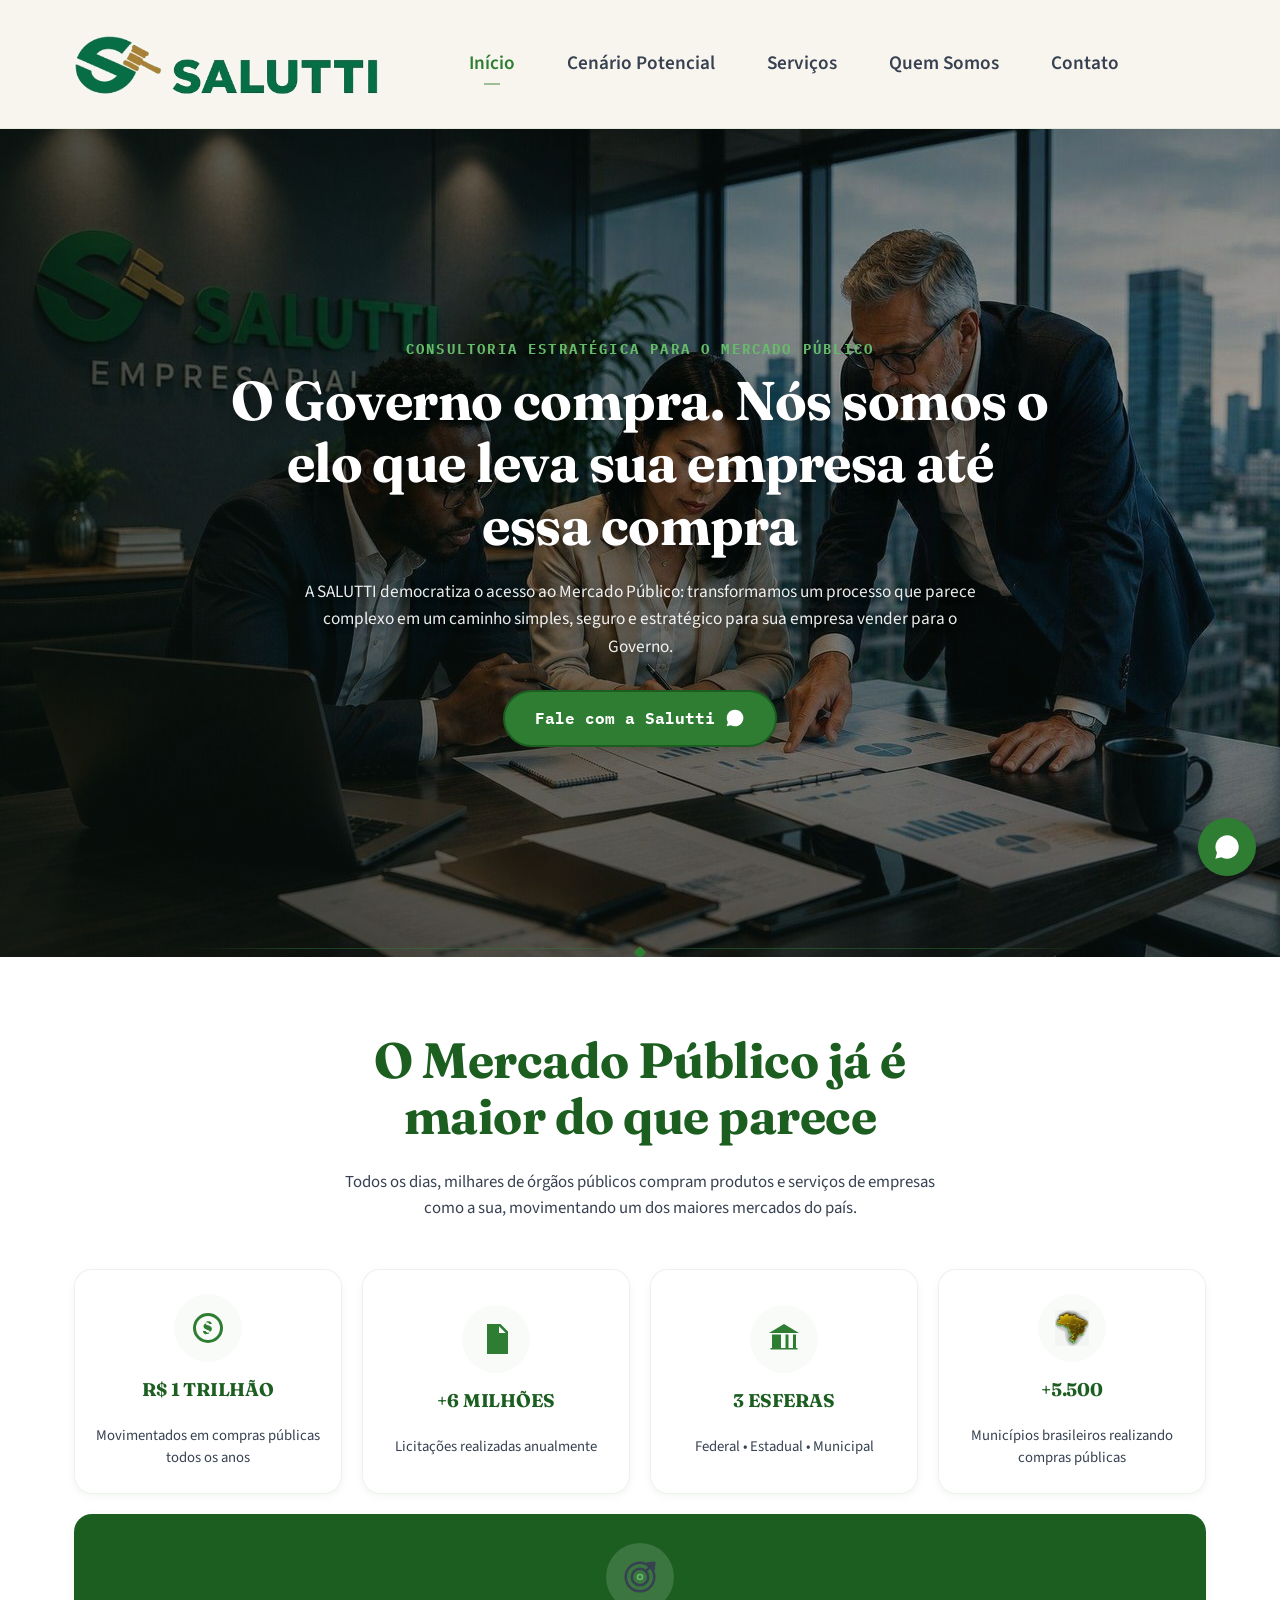
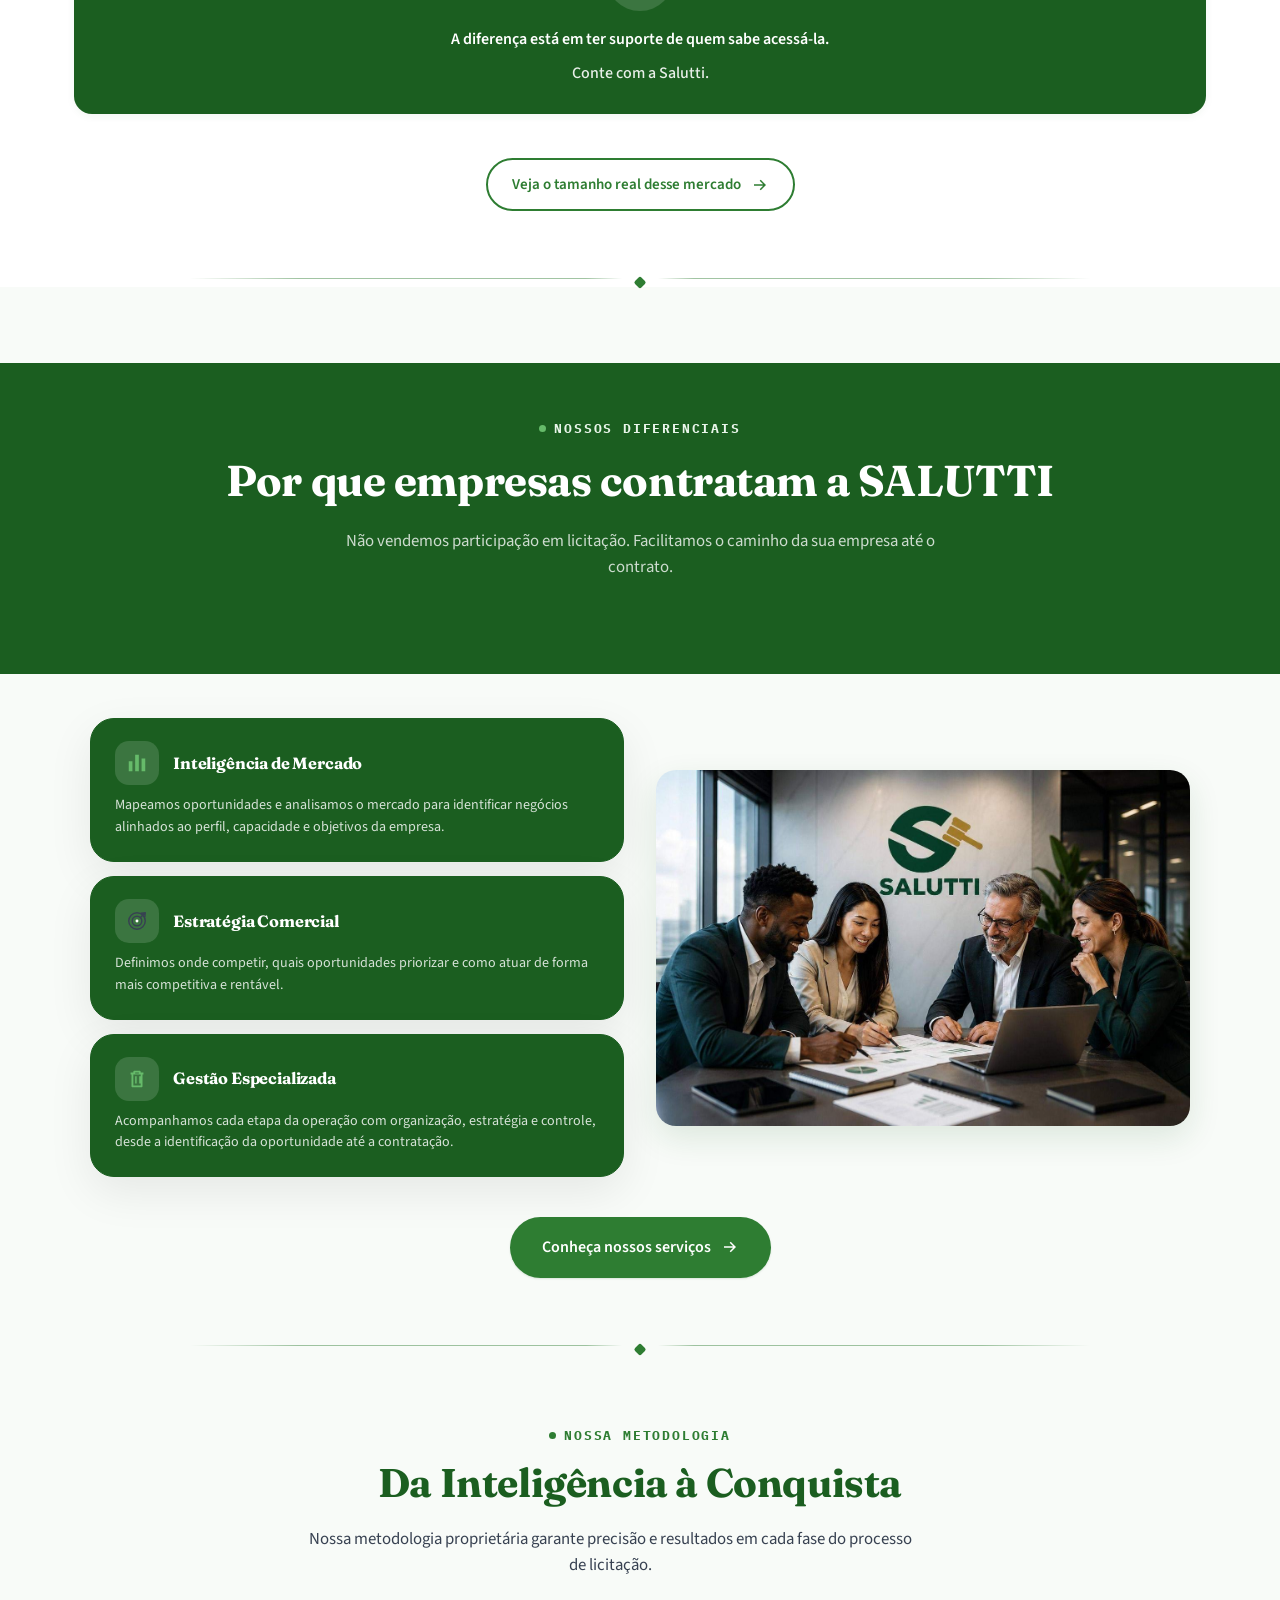
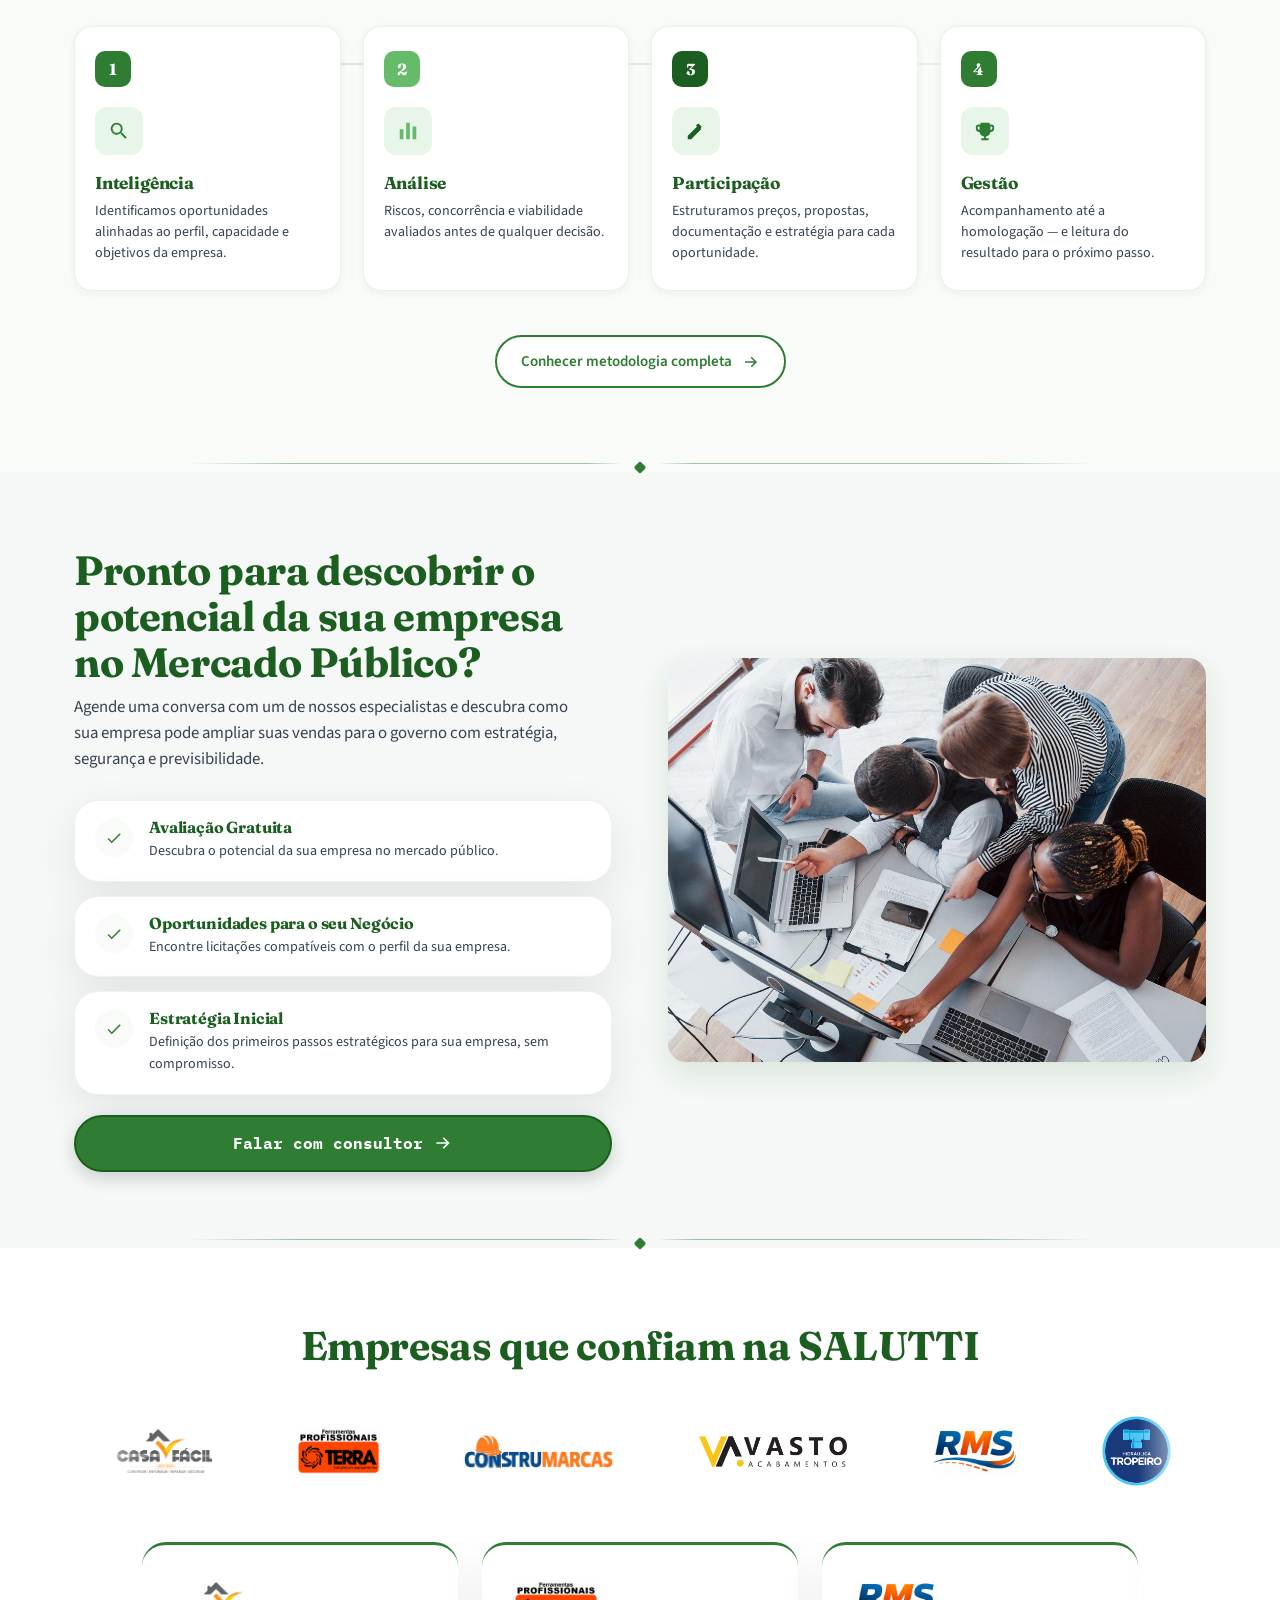
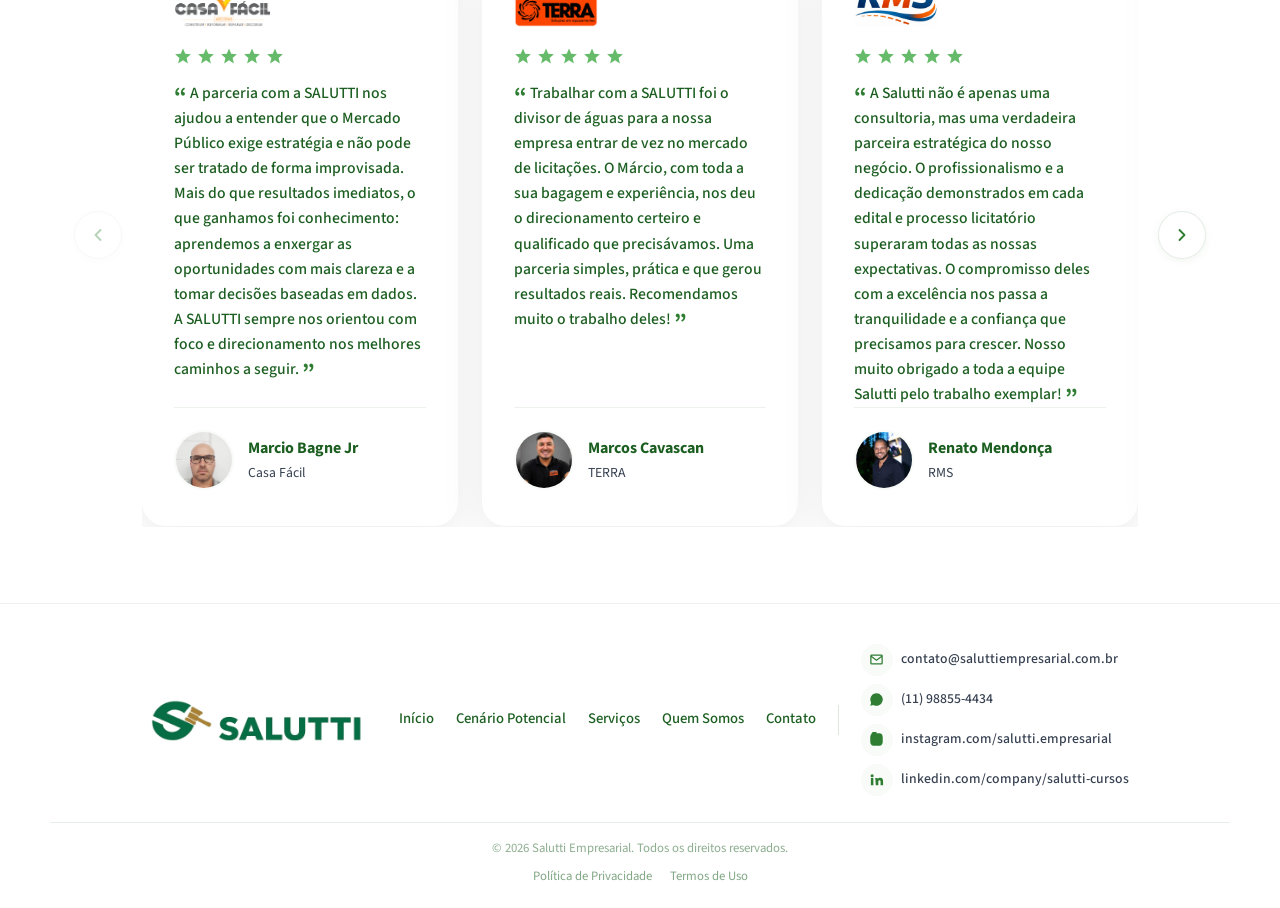
==== commit 9790feb7: "Add files via upload" ====
--- a/index.html
+++ b/index.html
@@ -642,18 +642,6 @@
     </div>
   </section>
 
-  <section class="next-step-band" aria-label="Próximo passo">
-    <a class="wrap next-step-inner" href="servicos.html">
-      <div class="next-step-copy">
-        <span class="next-step-label">Próximo passo</span>
-        <h3 class="next-step-title">Conheça nossos serviços especializados</h3>
-      </div>
-      <span class="next-step-arrow" aria-hidden="true">
-        <svg viewBox="0 0 24 24"><path d="M13 5l7 7-7 7-1.4-1.4L16.2 13H4v-2h12.2l-4.6-4.6Z"/></svg>
-      </span>
-    </a>
-  </section>
-
 </main>
 
 <!-- ============ FOOTER ============ -->
--- a/styles.css
+++ b/styles.css
@@ -750,17 +750,17 @@
 .mapa-center svg{ width:26px; height:26px; fill:#fff; margin-bottom:4px; }
 .mapa-center span{ font-family:var(--font-display); font-weight:700; font-size:.85rem; line-height:1.2; }
 
-.mapa-item{ position:absolute; display:flex; align-items:flex-start; gap:10px; width:190px; z-index:2; }
+.mapa-item{ position:absolute; display:flex; align-items:flex-start; gap:8px; width:31%; max-width:210px; z-index:2; box-sizing:border-box; }
 .mapa-item-ico{ flex:none; width:44px; height:44px; border-radius:50%; background:var(--mint-tint); display:flex; align-items:center; justify-content:center; }
 .mapa-item-ico svg{ width:21px; height:21px; fill:var(--forest); }
 .mapa-item-copy h4{ color:var(--forest-deep); font-size:.86rem; font-weight:700; margin:4px 0 2px; text-transform:uppercase; letter-spacing:.01em; }
 .mapa-item-copy p{ color:var(--ink-soft); font-size:.8rem; margin:0; line-height:1.4; }
 
-.mapa-item-produtos{ top:18%; left:0; transform:translateY(-50%); }
-.mapa-item-servicos{ top:18%; right:0; transform:translateY(-50%); flex-direction:row-reverse; text-align:right; }
-.mapa-item-infra{ top:60%; left:-2%; transform:translateY(-50%); }
-.mapa-item-tech{ top:60%; right:-2%; transform:translateY(-50%); flex-direction:row-reverse; text-align:right; }
-.mapa-item-fornecimento{ top:87%; left:50%; transform:translate(-50%,-50%); width:230px; flex-direction:column; align-items:center; text-align:center; }
+.mapa-item-produtos{ top:18%; left:1%; transform:translateY(-50%); }
+.mapa-item-servicos{ top:18%; right:1%; transform:translateY(-50%); flex-direction:row-reverse; text-align:right; }
+.mapa-item-infra{ top:60%; left:1%; transform:translateY(-50%); }
+.mapa-item-tech{ top:60%; right:1%; transform:translateY(-50%); flex-direction:row-reverse; text-align:right; }
+.mapa-item-fornecimento{ top:88%; left:50%; transform:translate(-50%,-50%); width:44%; max-width:260px; flex-direction:column; align-items:center; text-align:center; }
 
 @media (max-width:900px){
   .mapa-oportunidades{ aspect-ratio:auto; display:flex; flex-direction:column; align-items:center; gap:14px; }
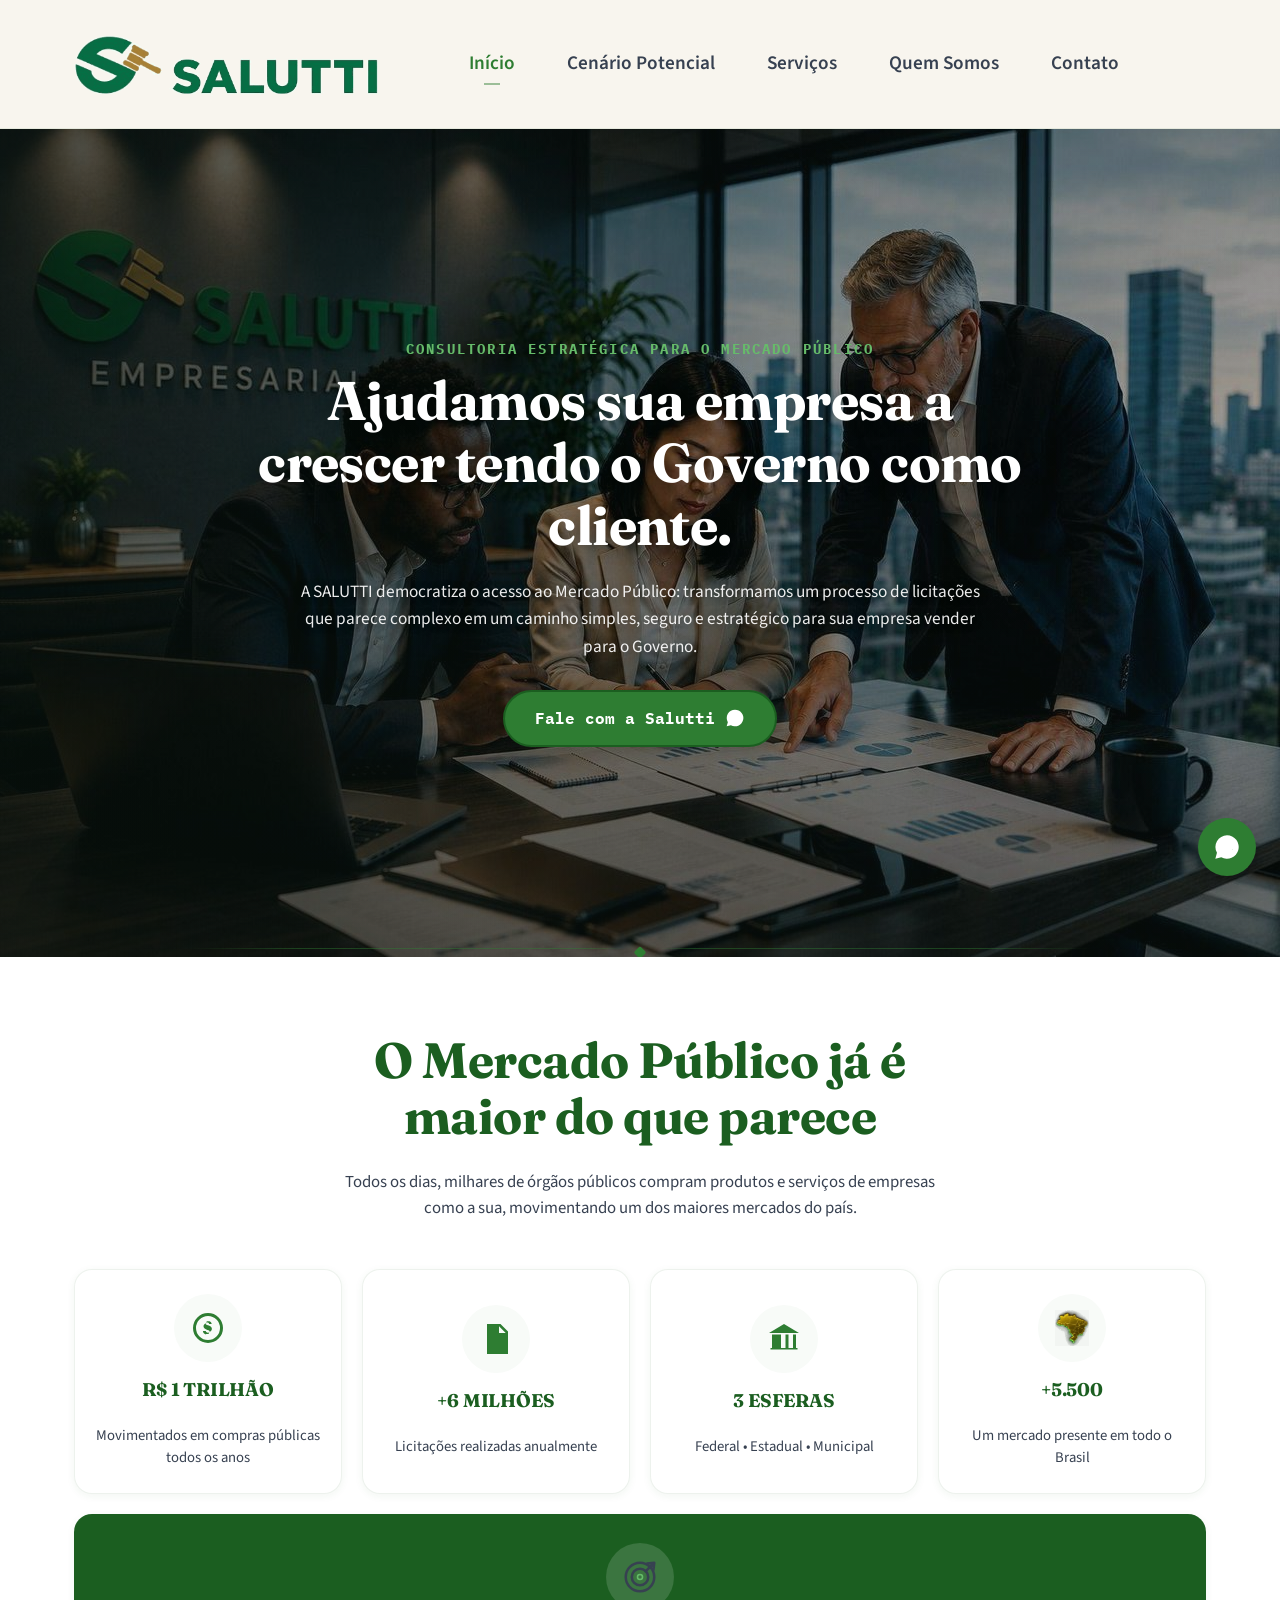
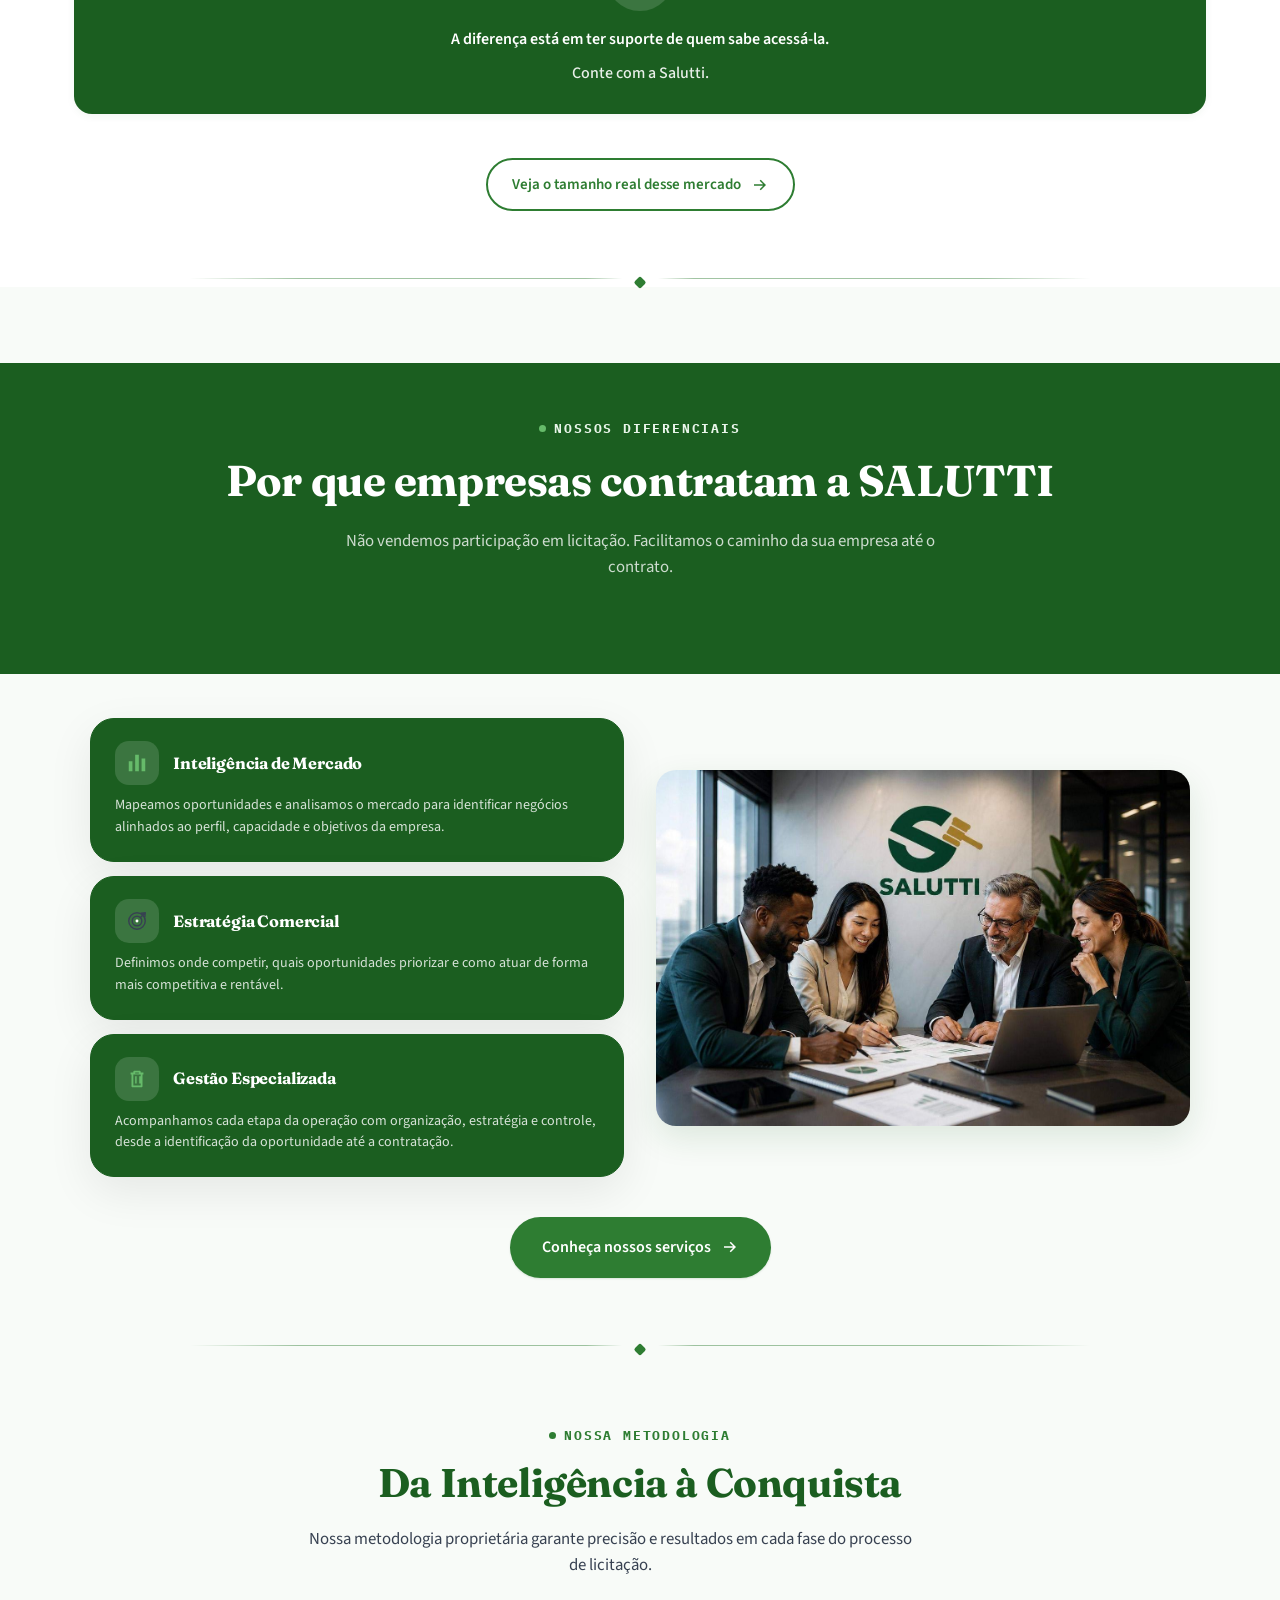
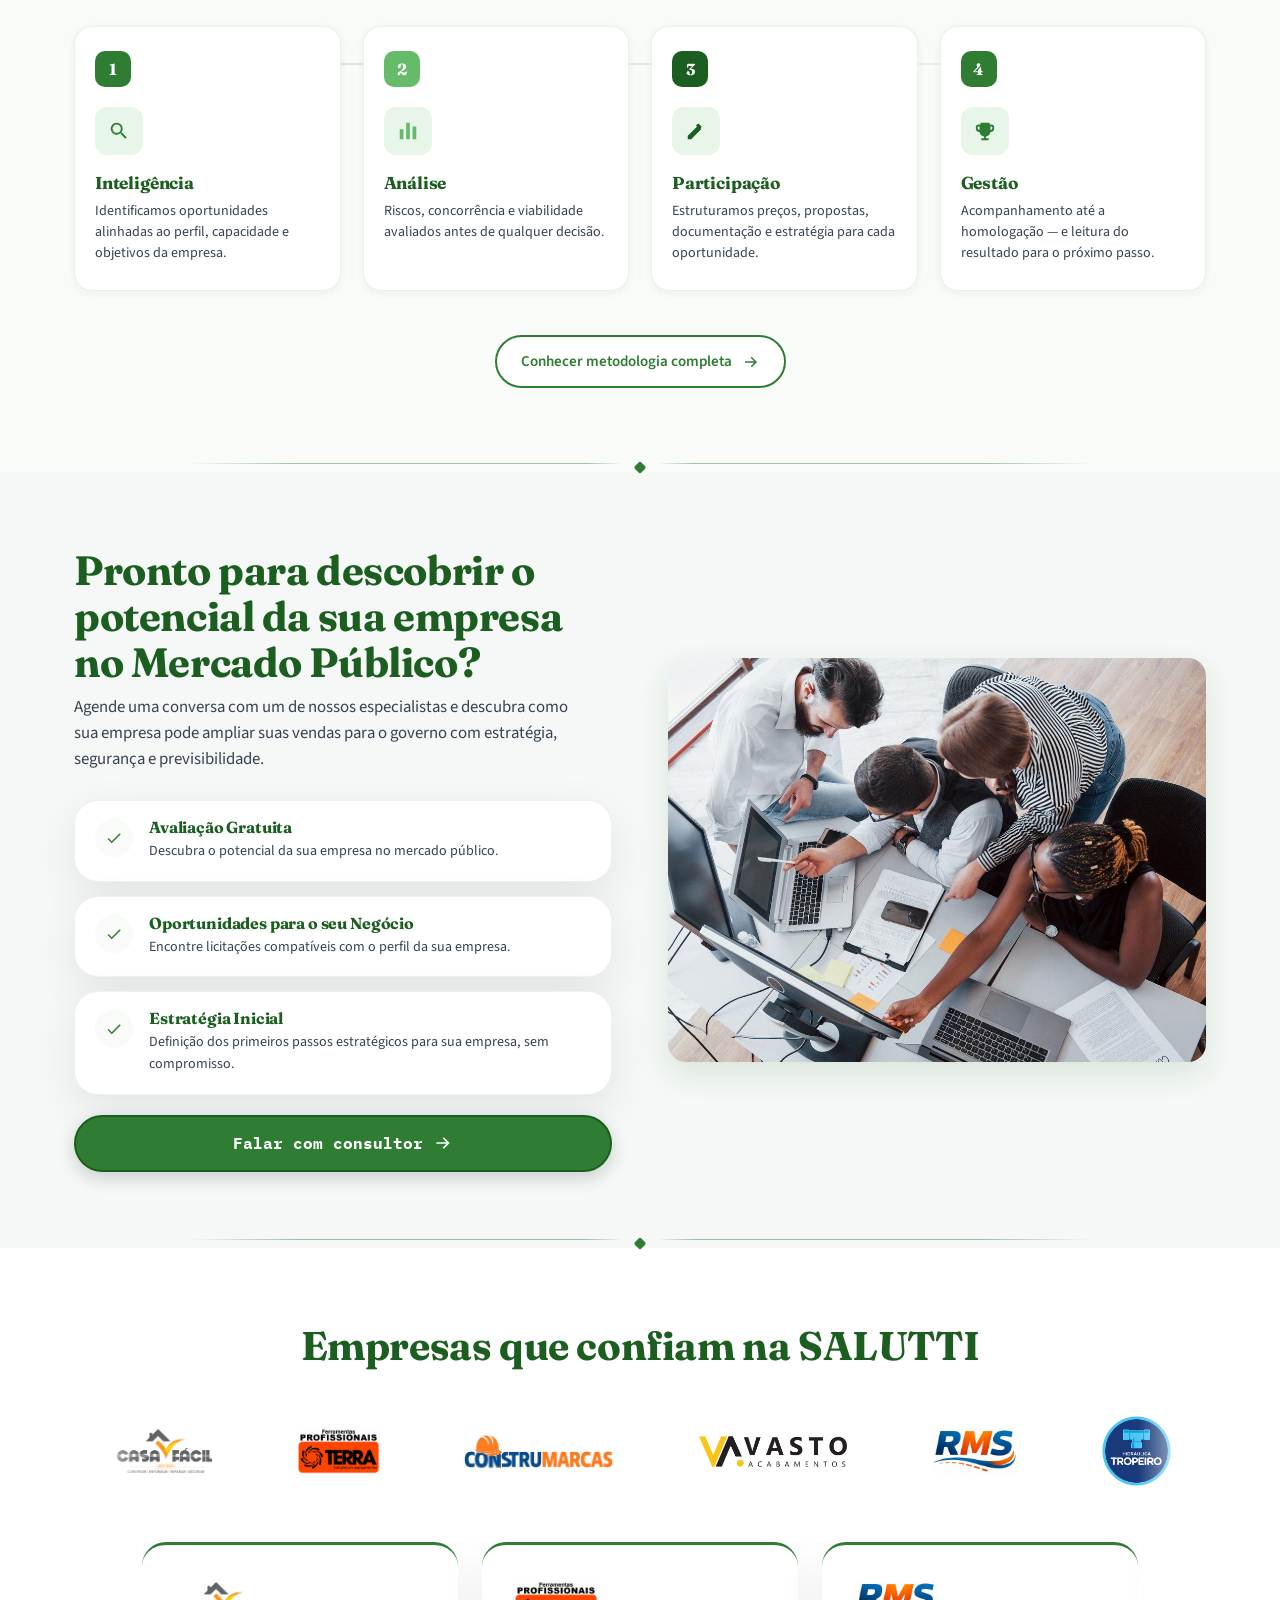
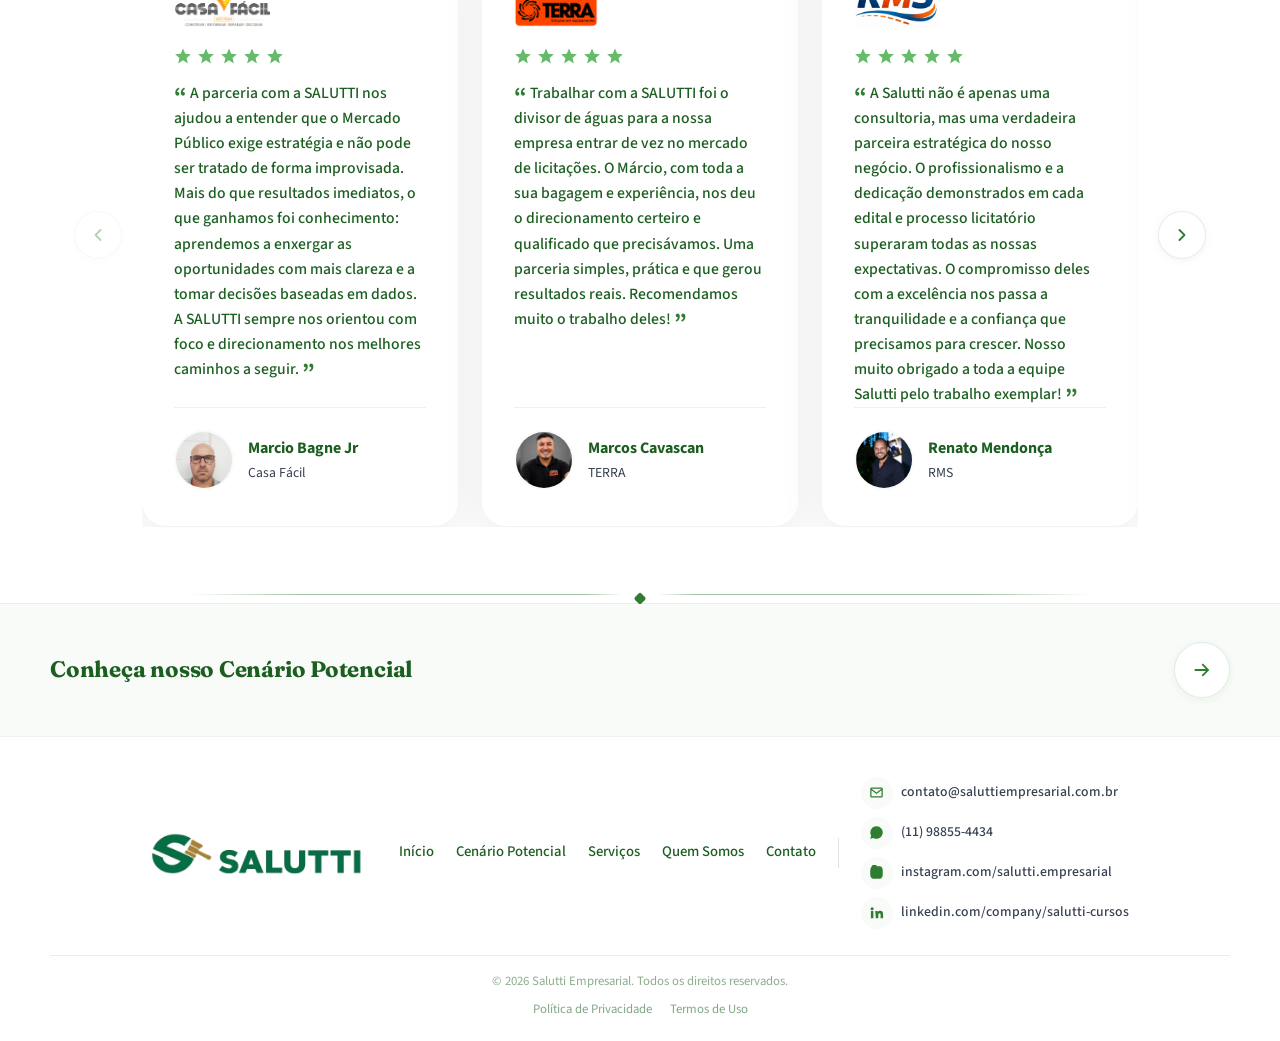
==== commit 52c35cf4: "Add files via upload" ====
--- a/index.html
+++ b/index.html
@@ -88,8 +88,8 @@
     <div class="wrap hero-inner hero-inner-centered">
       <div class="hero-copy hero-copy-centered">
         <span class="hero-kicker">Consultoria Estratégica para o Mercado Público</span>
-        <h1 class="home-hero-title">O Governo compra. Nós somos o elo que leva sua empresa até essa compra</h1>
-        <p class="hero-subtitle">A SALUTTI democratiza o acesso ao Mercado Público: transformamos um processo que parece complexo em um caminho simples, seguro e estratégico para sua empresa vender para o Governo.</p>
+        <h1 class="home-hero-title">Ajudamos sua empresa a crescer tendo o Governo como cliente.</h1>
+        <p class="hero-subtitle">A SALUTTI democratiza o acesso ao Mercado Público: transformamos um processo de licitações que parece complexo em um caminho simples, seguro e estratégico para sua empresa vender para o Governo.</p>
         <a class="btn btn-whatsapp btn-lg hero-cta-btn" href="https://wa.me/5511988554434?text=Ol%C3%A1%2C%20quero%20falar%20com%20um%20consultor%20da%20Salutti." target="_blank" rel="noopener">
           Fale com a Salutti
           <svg viewBox="0 0 24 24" class="ico" aria-hidden="true"><path d="M17.5 14.4c-.3-.1-1.6-.8-1.9-.9-.3-.1-.4-.1-.6.1-.2.3-.7.9-.8 1-.2.2-.3.2-.5.1-.3-.1-1.2-.4-2.2-1.4-.8-.7-1.4-1.6-1.5-1.9-.2-.3 0-.5.1-.6.1-.1.3-.3.4-.5.1-.1.2-.3.2-.4.1-.2 0-.3 0-.4-.1-.1-.6-1.4-.8-1.9-.2-.5-.4-.4-.6-.4h-.5c-.2 0-.4.1-.6.3-.2.3-.8.8-.8 1.9s.8 2.2.9 2.4c.1.2 1.6 2.5 3.9 3.4.5.2 1 .4 1.3.5.5.2 1 .1 1.4.1.4-.1 1.3-.5 1.5-1 .2-.5.2-.9.1-1zM12 2a10 10 0 0 0-8.6 15L2 22l5.1-1.3A10 10 0 1 0 12 2z"/></svg>
@@ -124,7 +124,7 @@
         <div class="infografico-card">
           <span class="infografico-ico infografico-ico-map" aria-hidden="true"><img src="assets/mapa-brasil-icon.png" width="160" height="174" alt=""></span>
           <h3 class="infografico-num">+5.500</h3>
-          <p class="infografico-desc">Municípios brasileiros realizando compras públicas</p>
+          <p class="infografico-desc">Um mercado presente em todo o Brasil</p>
         </div>
         <div class="infografico-card infografico-card-green">
           <span class="infografico-ico infografico-ico-target" aria-hidden="true">
@@ -642,6 +642,17 @@
     </div>
   </section>
 
+  <section class="next-step-band" aria-label="Próximo passo">
+    <a class="wrap next-step-inner" href="cenario-potencial.html">
+      <div class="next-step-copy">
+        <h3 class="next-step-title">Conheça nosso Cenário Potencial</h3>
+      </div>
+      <span class="next-step-arrow" aria-hidden="true">
+        <svg viewBox="0 0 24 24"><path d="M13 5l7 7-7 7-1.4-1.4L16.2 13H4v-2h12.2l-4.6-4.6Z"/></svg>
+      </span>
+    </a>
+  </section>
+
 </main>
 
 <!-- ============ FOOTER ============ -->
--- a/styles.css
+++ b/styles.css
@@ -699,7 +699,7 @@
 
 /* --- Cenário Potencial: Um mercado presente em todo o Brasil (estilo referência) --- */
 .mercado-presente-banner{ background:var(--forest-deep); border-radius:var(--radius-sm); padding:16px 24px; text-align:center; max-width:900px; margin:0 auto 28px; }
-.mercado-presente-banner h2{ color:#fff; font-size:1.15rem; font-weight:700; margin:0; letter-spacing:.01em; }
+.mercado-presente-banner h2{ color:#fff; font-size:clamp(1.5rem,2.6vw,2rem); font-weight:700; margin:0; letter-spacing:.01em; }
 .mercado-presente-list{ display:flex; flex-direction:column; gap:14px; max-width:900px; margin:0 auto; }
 .mercado-presente-item{ border:1.5px solid var(--forest); border-radius:var(--radius-sm); padding:16px 24px; text-align:center; background:#fff; }
 .mercado-presente-item h3{ color:var(--forest-deep); font-size:1.15rem; font-weight:700; margin:0 0 4px; }
@@ -707,8 +707,8 @@
 
 /* --- Cenário Potencial: Quem pode vender / Onde estão as oportunidades (layout "Opção 1") --- */
 .oportunidades-section{ background:var(--forest-mist); }
-.oportunidades-card{ background:#fff; border-radius:var(--radius-lg); padding:46px 48px 40px; box-shadow:var(--shadow-1); }
-.oportunidades-grid{ display:grid; grid-template-columns:1fr 1px 1.2fr; gap:46px; align-items:start; }
+.oportunidades-card{ background:#fff; border-radius:var(--radius-lg); padding:48px 50px 44px; box-shadow:var(--shadow-1); }
+.oportunidades-grid{ display:grid; grid-template-columns:0.8fr 1px 1.55fr; gap:52px; align-items:start; }
 .oportunidades-divider{ align-self:stretch; background:rgba(27,94,32,0.12); }
 @media (max-width:900px){
   .oportunidades-card{ padding:32px 22px 30px; }
@@ -716,12 +716,12 @@
   .oportunidades-divider{ display:none; }
 }
 
-.oportunidades-col-title{ font-size:1.5rem; color:var(--ink); margin:0 0 26px; line-height:1.25; }
-.oportunidades-col-title-center{ text-align:center; }
+.oportunidades-col-title{ font-size:1.5rem; color:var(--ink); margin:0 0 28px; line-height:1.25; }
+.oportunidades-col-title-center{ text-align:center; margin-bottom:36px; }
 
 /* Coluna esquerda: etapas numeradas com linha de conexão */
 .oportunidades-steps{ display:flex; flex-direction:column; gap:0; }
-.oportunidades-step{ position:relative; display:flex; gap:16px; padding-bottom:26px; }
+.oportunidades-step{ position:relative; display:flex; gap:16px; padding-bottom:30px; }
 .oportunidades-step:last-child{ padding-bottom:0; }
 .oportunidades-step-num{
   flex:none; width:38px; height:38px; border-radius:50%; background:var(--forest-deep); color:#fff;
@@ -729,54 +729,61 @@
   display:flex; align-items:center; justify-content:center; position:relative; z-index:1;
 }
 .oportunidades-step:not(:last-child) .oportunidades-step-num::after{
-  content:""; position:absolute; top:38px; left:50%; width:0; height:calc(100% - 38px + 26px);
+  content:""; position:absolute; top:38px; left:50%; width:0; height:calc(100% - 38px + 30px);
   border-left:2px dashed rgba(27,94,32,0.35); transform:translateX(-50%);
 }
-.oportunidades-step-copy h3{ color:var(--forest-deep); font-size:1rem; font-weight:700; margin:6px 0 4px; text-transform:uppercase; letter-spacing:.02em; }
-.oportunidades-step-copy p{ color:var(--ink-soft); font-size:.94rem; margin:0; line-height:1.5; }
+.oportunidades-step-copy h3{ color:var(--forest-deep); font-size:1rem; font-weight:700; margin:6px 0 5px; text-transform:uppercase; letter-spacing:.02em; }
+.oportunidades-step-copy p{ color:var(--ink-soft); font-size:.94rem; margin:0; line-height:1.55; }
 
 /* Coluna direita: mapa de oportunidades (círculo central + 5 categorias) */
-.mapa-oportunidades{ position:relative; width:100%; aspect-ratio:560/380; margin-top:4px; }
+.mapa-oportunidades{ position:relative; width:100%; aspect-ratio:600/540; max-width:640px; margin:0 auto; }
 .mapa-lines{ position:absolute; inset:0; width:100%; height:100%; }
 .mapa-lines line{ stroke:var(--forest); stroke-width:1.5; }
 .mapa-lines .mapa-dot{ fill:var(--forest); }
 
 .mapa-center{
-  position:absolute; top:49%; left:50%; transform:translate(-50%,-50%);
-  width:33%; aspect-ratio:1/1; border-radius:50%; background:var(--forest-deep); color:#fff;
+  position:absolute; top:50%; left:50%; transform:translate(-50%,-50%);
+  width:25%; aspect-ratio:1/1; border-radius:50%; background:var(--forest-deep); color:#fff;
   display:flex; flex-direction:column; align-items:center; justify-content:center; text-align:center;
-  padding:6px; z-index:2; box-shadow:var(--shadow-2);
-}
-.mapa-center svg{ width:26px; height:26px; fill:#fff; margin-bottom:4px; }
-.mapa-center span{ font-family:var(--font-display); font-weight:700; font-size:.85rem; line-height:1.2; }
-
-.mapa-item{ position:absolute; display:flex; align-items:flex-start; gap:8px; width:31%; max-width:210px; z-index:2; box-sizing:border-box; }
-.mapa-item-ico{ flex:none; width:44px; height:44px; border-radius:50%; background:var(--mint-tint); display:flex; align-items:center; justify-content:center; }
-.mapa-item-ico svg{ width:21px; height:21px; fill:var(--forest); }
-.mapa-item-copy h4{ color:var(--forest-deep); font-size:.86rem; font-weight:700; margin:4px 0 2px; text-transform:uppercase; letter-spacing:.01em; }
-.mapa-item-copy p{ color:var(--ink-soft); font-size:.8rem; margin:0; line-height:1.4; }
-
-.mapa-item-produtos{ top:18%; left:1%; transform:translateY(-50%); }
-.mapa-item-servicos{ top:18%; right:1%; transform:translateY(-50%); flex-direction:row-reverse; text-align:right; }
-.mapa-item-infra{ top:60%; left:1%; transform:translateY(-50%); }
-.mapa-item-tech{ top:60%; right:1%; transform:translateY(-50%); flex-direction:row-reverse; text-align:right; }
-.mapa-item-fornecimento{ top:88%; left:50%; transform:translate(-50%,-50%); width:44%; max-width:260px; flex-direction:column; align-items:center; text-align:center; }
-
+  padding:8px; z-index:2; box-shadow:var(--shadow-2);
+}
+.mapa-center svg{ width:24px; height:24px; fill:#fff; margin-bottom:5px; }
+.mapa-center span{ font-family:var(--font-display); font-weight:700; font-size:.82rem; line-height:1.25; }
+
+.mapa-item{ position:absolute; display:flex; align-items:flex-start; gap:10px; width:33%; max-width:200px; z-index:2; box-sizing:border-box; }
+.mapa-item-ico{ flex:none; width:42px; height:42px; border-radius:50%; background:var(--mint-tint); display:flex; align-items:center; justify-content:center; }
+.mapa-item-ico svg{ width:20px; height:20px; fill:var(--forest); }
+.mapa-item-copy h4{ color:var(--forest-deep); font-size:.83rem; font-weight:700; margin:3px 0 4px; text-transform:uppercase; letter-spacing:.01em; line-height:1.3; }
+.mapa-item-copy p{ color:var(--ink-soft); font-size:.78rem; margin:0; line-height:1.5; }
+
+/* Cada item é ancorado pelo CENTRO do seu ícone (calc(%-21px), metade dos 42px do ícone),
+   e o texto sempre estica para FORA do círculo central — nunca por cima dele. */
+.mapa-item-produtos{ right:calc(69.1% - 21px); top:calc(20.8% - 21px); flex-direction:row-reverse; text-align:right; }
+.mapa-item-servicos{ left:calc(69.1% - 21px); top:calc(20.8% - 21px); }
+.mapa-item-infra{ right:calc(76.2% - 21px); top:calc(59.4% - 21px); flex-direction:row-reverse; text-align:right; }
+.mapa-item-tech{ left:calc(76.2% - 21px); top:calc(59.4% - 21px); }
+.mapa-item-fornecimento{ left:50%; top:calc(80.6% - 21px); transform:translateX(-50%); width:52%; max-width:280px; flex-direction:column; align-items:center; text-align:center; }
+
+@media (max-width:1080px){
+  .mapa-item{ max-width:165px; }
+}
 @media (max-width:900px){
-  .mapa-oportunidades{ aspect-ratio:auto; display:flex; flex-direction:column; align-items:center; gap:14px; }
+  .mapa-oportunidades{ aspect-ratio:auto; max-width:480px; display:flex; flex-direction:column; align-items:center; gap:16px; }
   .mapa-lines{ display:none; }
-  .mapa-center{ position:static; transform:none; width:150px; margin-bottom:4px; }
+  .mapa-center{ position:static; transform:none; width:160px; margin-bottom:6px; }
   .mapa-item{ position:static; transform:none !important; width:100%; max-width:420px; flex-direction:row !important; text-align:left !important; }
 }
 
-.oportunidades-highlight{ background:var(--mint-tint); border-radius:var(--radius-sm); padding:16px 22px; margin-top:34px; text-align:center; display:flex; align-items:center; justify-content:center; gap:12px; }
+.oportunidades-highlight{ background:var(--mint-tint); border-radius:var(--radius-sm); padding:16px 22px; margin-top:38px; text-align:center; display:flex; align-items:center; justify-content:center; gap:12px; }
 .oportunidades-highlight-ico{ flex:none; width:32px; height:32px; border-radius:50%; background:#fff; display:flex; align-items:center; justify-content:center; }
 .oportunidades-highlight-ico svg{ width:17px; height:17px; fill:var(--forest); }
-.oportunidades-highlight p{ color:var(--forest-deep); font-weight:700; margin:0; font-size:.98rem; line-height:1.4; }
+.oportunidades-highlight p{ color:var(--forest-deep); font-weight:700; margin:0; font-size:clamp(1.05rem,1.6vw,1.25rem); line-height:1.4; }
 @media (max-width:480px){ .oportunidades-highlight{ flex-direction:column; } }
 
 /* --- Serviços: Uma solução para cada momento da sua empresa --- */
+.momento-section .section-head-center h2{ font-size:clamp(2.1rem,3.8vw,2.9rem); }
 .momento-list{ display:flex; flex-direction:column; gap:16px; max-width:900px; }
+.momento-list-center{ margin-left:auto; margin-right:auto; }
 .momento-item{ display:flex; align-items:center; gap:18px; border:1.5px solid var(--forest); border-radius:var(--radius-sm); padding:18px 24px; }
 .momento-arrow{ width:34px; height:34px; flex:none; display:flex; align-items:center; justify-content:center; background:var(--mint-tint); border-radius:50%; }
 .momento-arrow svg{ width:18px; height:18px; fill:var(--forest-deep); }
@@ -2125,9 +2132,9 @@
 .page-cenario-potencial .futuro-section{ background:#FFFFFF; }
 .page-cenario-potencial .infografico-section .depo-logos-marquee{ margin-top:40px; }
 .page-cenario-potencial .svc-hero-copy{ max-width:920px; }
-.page-cenario-potencial .svc-hero-title{ max-width:900px; }
+.page-cenario-potencial .svc-hero-title{ max-width:900px; font-size:clamp(1.9rem,3.4vw,2.7rem); }
 @media (max-width:900px){
-  .page-cenario-potencial .svc-hero-title{ font-size:clamp(2.3rem,6vw,3rem); }
+  .page-cenario-potencial .svc-hero-title{ font-size:clamp(1.7rem,4.8vw,2.2rem); }
 }
 
 /* ===========================================================
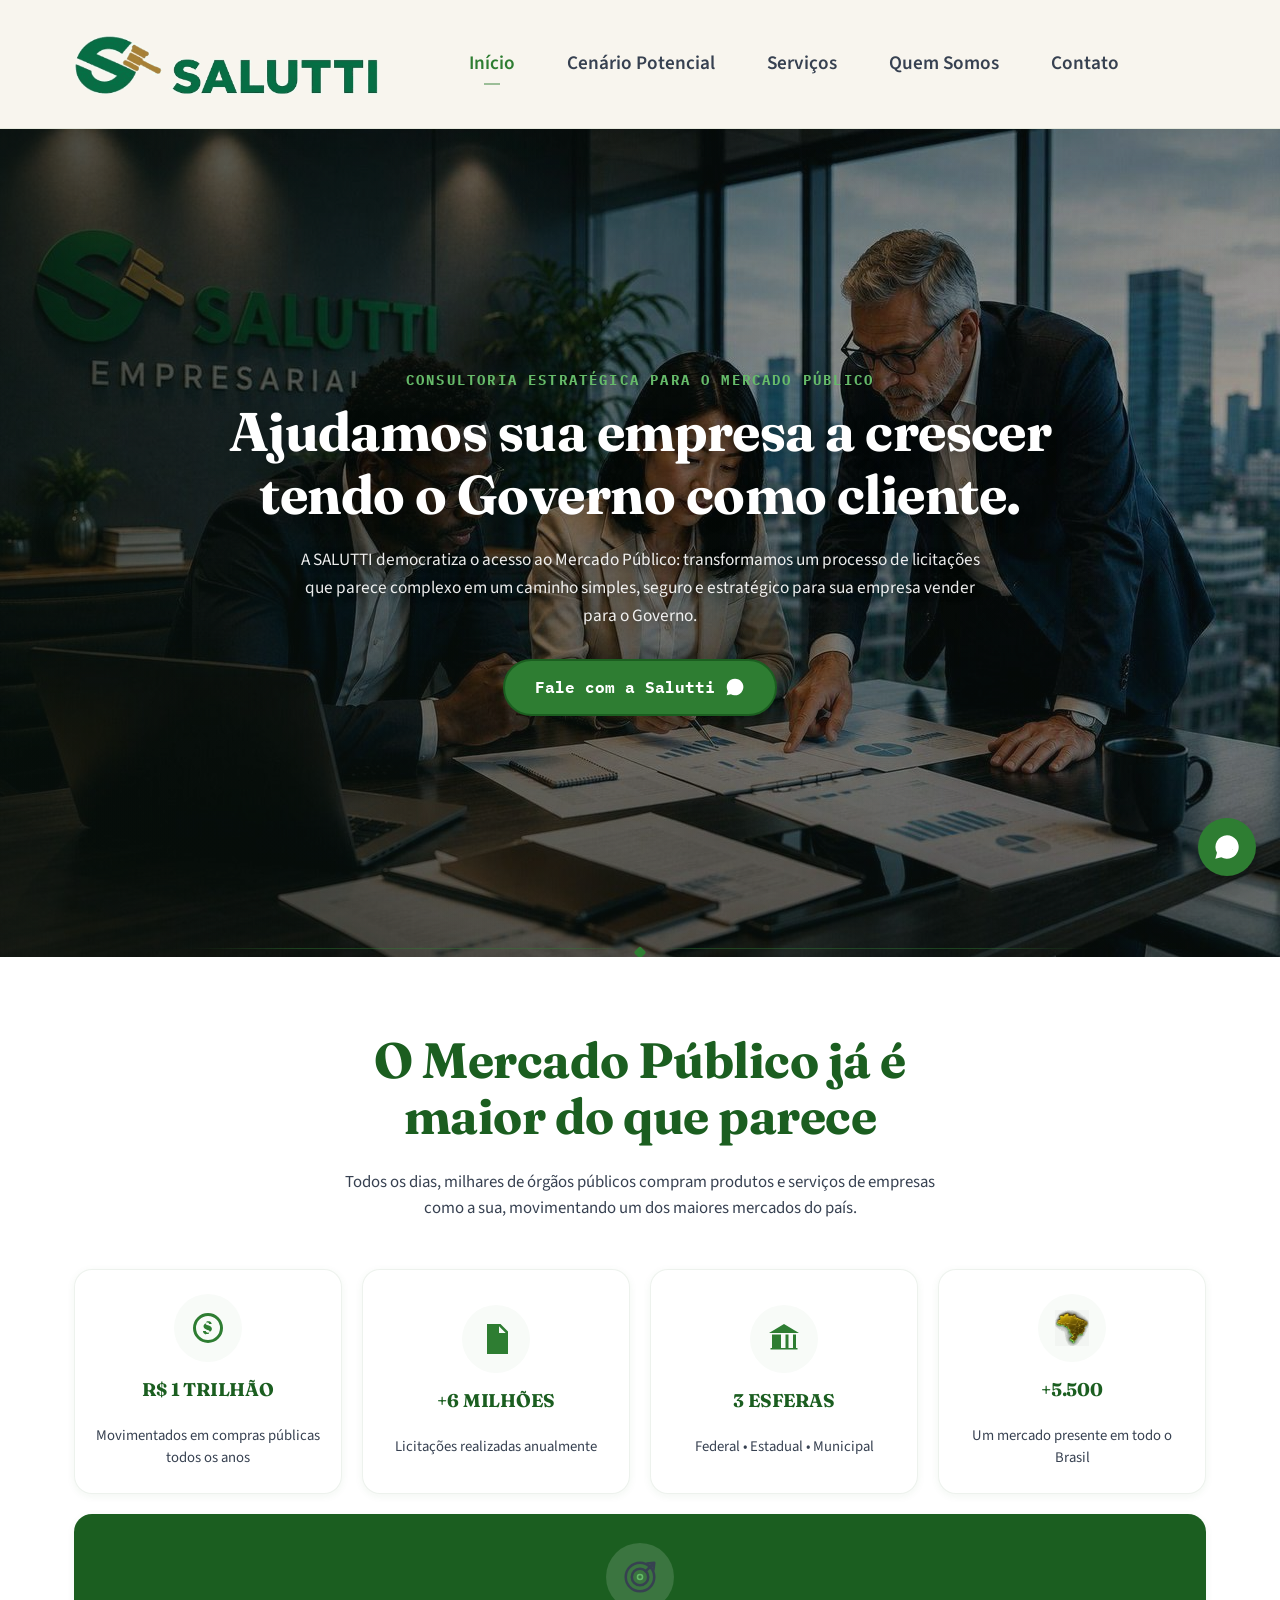
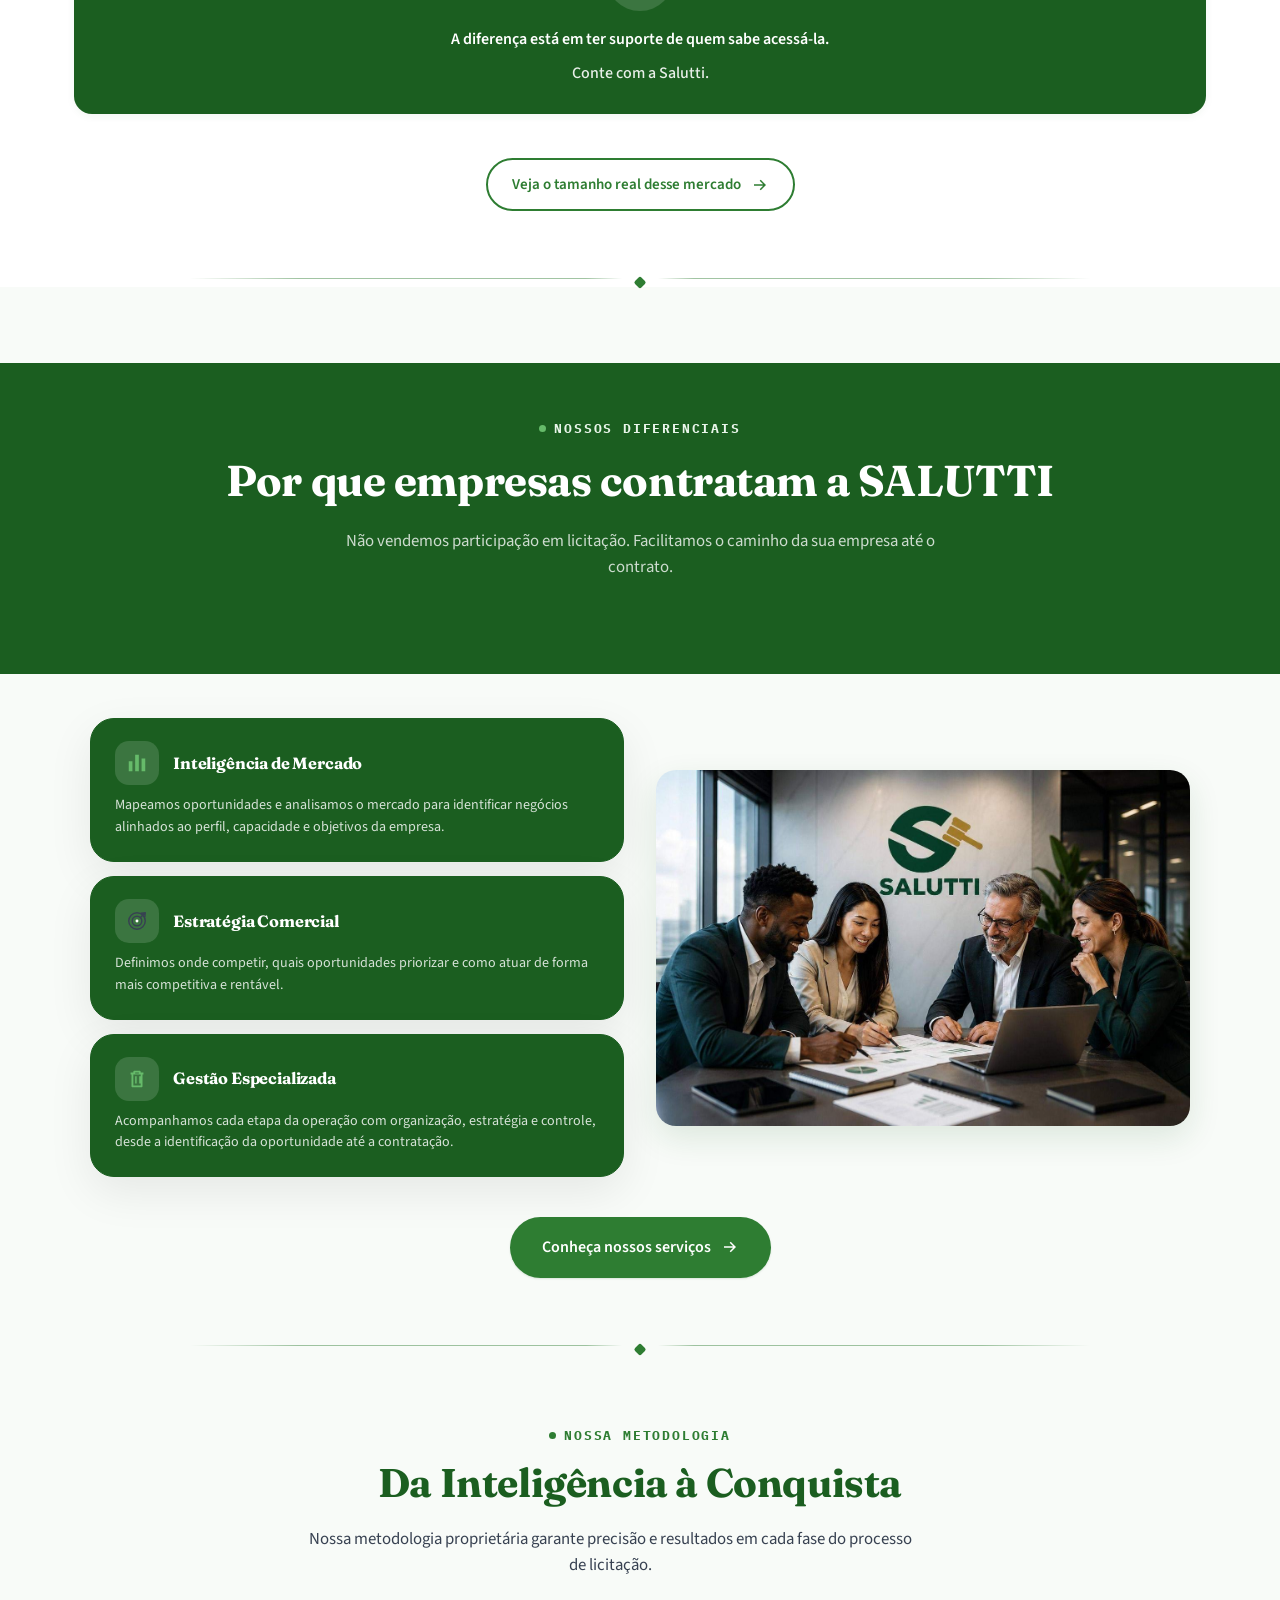
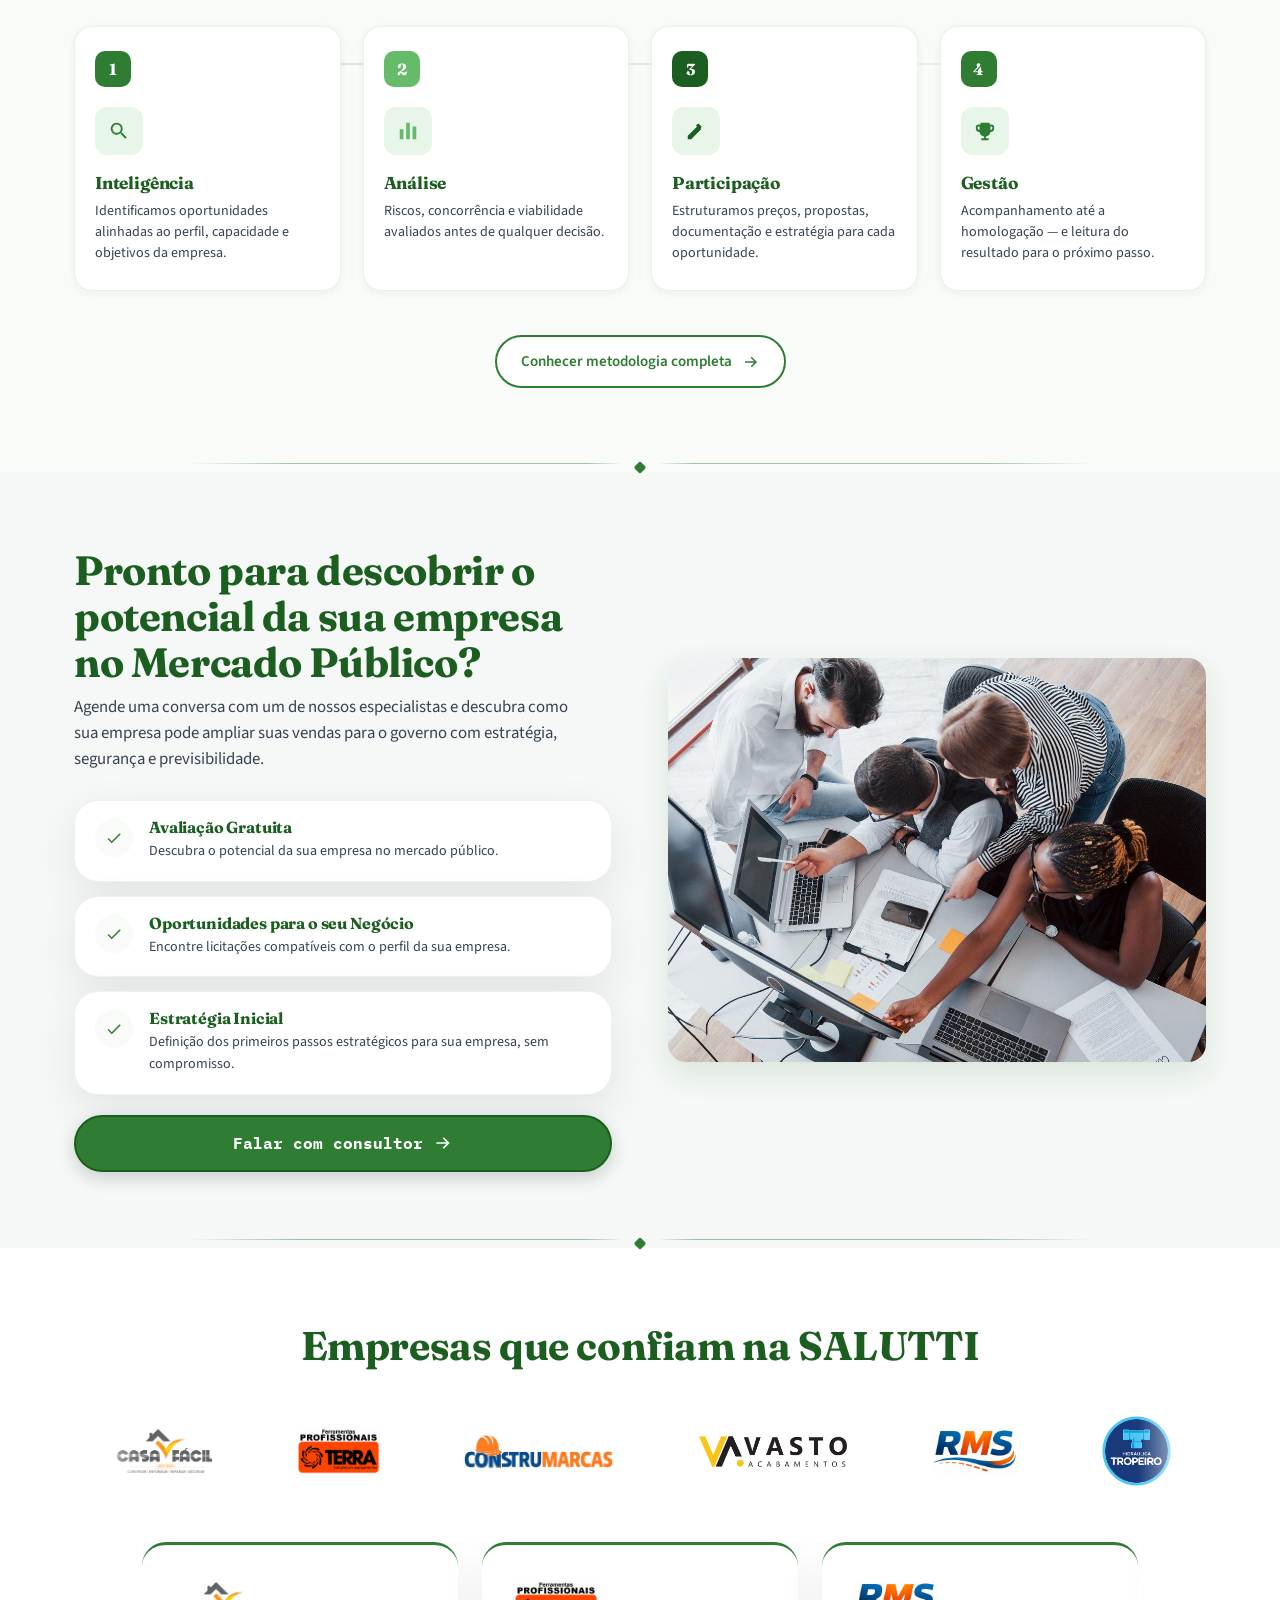
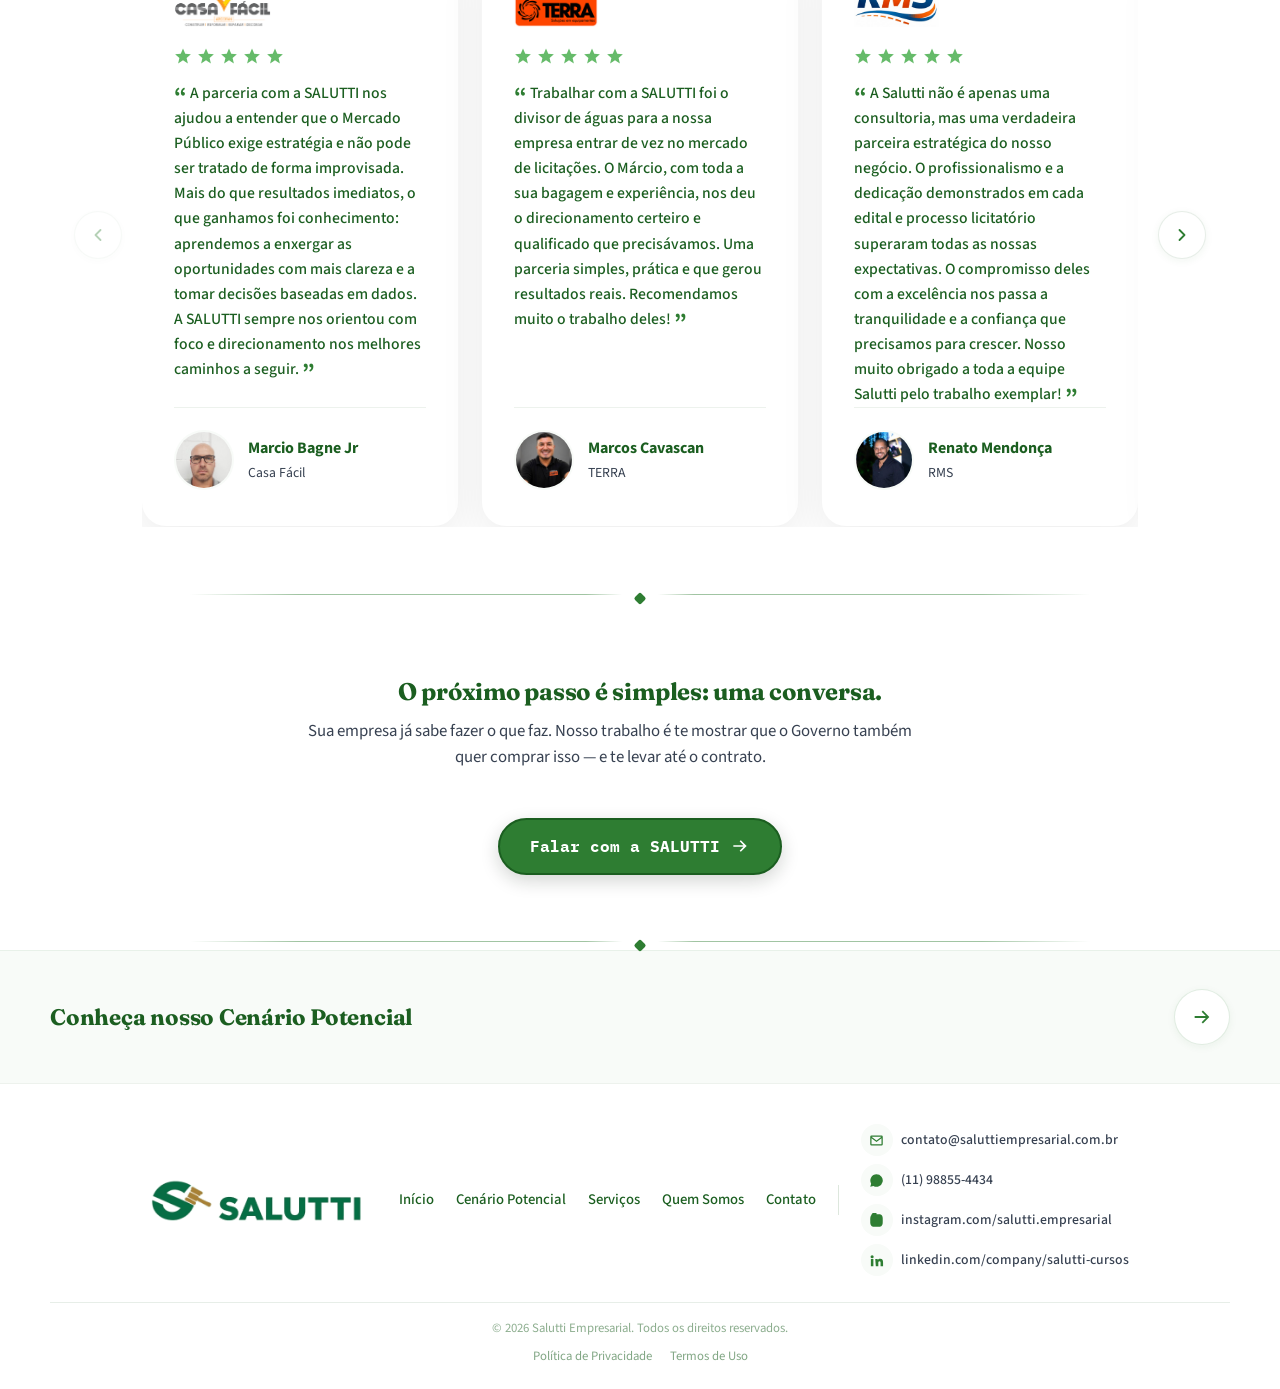
==== commit 5e91f182: "Add files via upload" ====
--- a/index.html
+++ b/index.html
@@ -88,7 +88,7 @@
     <div class="wrap hero-inner hero-inner-centered">
       <div class="hero-copy hero-copy-centered">
         <span class="hero-kicker">Consultoria Estratégica para o Mercado Público</span>
-        <h1 class="home-hero-title">Ajudamos sua empresa a crescer tendo o Governo como cliente.</h1>
+        <h1 class="home-hero-title">Ajudamos sua empresa a crescer<br>tendo o Governo como cliente.</h1>
         <p class="hero-subtitle">A SALUTTI democratiza o acesso ao Mercado Público: transformamos um processo de licitações que parece complexo em um caminho simples, seguro e estratégico para sua empresa vender para o Governo.</p>
         <a class="btn btn-whatsapp btn-lg hero-cta-btn" href="https://wa.me/5511988554434?text=Ol%C3%A1%2C%20quero%20falar%20com%20um%20consultor%20da%20Salutti." target="_blank" rel="noopener">
           Fale com a Salutti
@@ -642,6 +642,22 @@
     </div>
   </section>
 
+  <!-- ============ CTA FINAL — FALE COM A SALUTTI ============ -->
+  <section class="section" aria-label="Fale com a Salutti">
+    <div class="wrap">
+      <div class="section-head section-head-center reveal">
+        <h2>O próximo passo é simples: uma conversa.</h2>
+        <p class="section-sub">Sua empresa já sabe fazer o que faz. Nosso trabalho é te mostrar que o Governo também quer comprar isso — e te levar até o contrato.</p>
+      </div>
+      <div class="infografico-cta reveal">
+        <a class="btn btn-whatsapp btn-lg" href="https://wa.me/5511988554434?text=Ol%C3%A1%2C%20quero%20falar%20com%20a%20Salutti." target="_blank" rel="noopener">
+          Falar com a SALUTTI
+          <svg viewBox="0 0 24 24" class="ico" aria-hidden="true"><path d="M13 5l7 7-7 7-1.4-1.4L16.2 13H4v-2h12.2l-4.6-4.6Z"/></svg>
+        </a>
+      </div>
+    </div>
+  </section>
+
   <section class="next-step-band" aria-label="Próximo passo">
     <a class="wrap next-step-inner" href="cenario-potencial.html">
       <div class="next-step-copy">
--- a/styles.css
+++ b/styles.css
@@ -201,7 +201,7 @@
   grid-template-columns:1fr; justify-items:center; text-align:center;
 }
 .hero-copy{ max-width:660px; }
-.hero-copy-centered{ max-width:820px; margin:0 auto; }
+.hero-copy-centered{ max-width:980px; margin:0 auto; }
 .hero h1{
   font-size:clamp(2.1rem, 4.6vw, 3.4rem);
   color:#fff;
@@ -215,7 +215,7 @@
 
 
 /* Home — hero estratégico (título 48px / subtítulo 22px) */
-.home-hero-title{ color:#fff; font-size:56px; line-height:1.15; max-width:820px; margin-bottom:20px; text-shadow:0 2px 18px rgba(0,0,0,0.35); }
+.home-hero-title{ color:#fff; font-size:56px; line-height:1.15; max-width:980px; margin-bottom:20px; text-shadow:0 2px 18px rgba(0,0,0,0.35); }
 
 @media (max-width:640px){
   .home-hero-title{ font-size:34px; }
@@ -718,6 +718,9 @@
 
 .oportunidades-col-title{ font-size:1.5rem; color:var(--ink); margin:0 0 28px; line-height:1.25; }
 .oportunidades-col-title-center{ text-align:center; margin-bottom:36px; }
+.oportunidades-col-right{ display:flex; flex-direction:column; align-items:center; width:100%; }
+.oportunidades-col-right .oportunidades-col-title-center,
+.oportunidades-col-right .mapa-oportunidades{ width:100%; }
 
 /* Coluna esquerda: etapas numeradas com linha de conexão */
 .oportunidades-steps{ display:flex; flex-direction:column; gap:0; }
@@ -2132,10 +2135,8 @@
 .page-cenario-potencial .futuro-section{ background:#FFFFFF; }
 .page-cenario-potencial .infografico-section .depo-logos-marquee{ margin-top:40px; }
 .page-cenario-potencial .svc-hero-copy{ max-width:920px; }
-.page-cenario-potencial .svc-hero-title{ max-width:900px; font-size:clamp(1.9rem,3.4vw,2.7rem); }
-@media (max-width:900px){
-  .page-cenario-potencial .svc-hero-title{ font-size:clamp(1.7rem,4.8vw,2.2rem); }
-}
+.page-cenario-potencial .svc-hero-title{ max-width:820px; }
+.page-cenario-potencial .svc-hero-lede{ font-size:1rem; max-width:680px; }
 
 /* ===========================================================
    REFINAMENTO VISUAL — profundidade dos cards
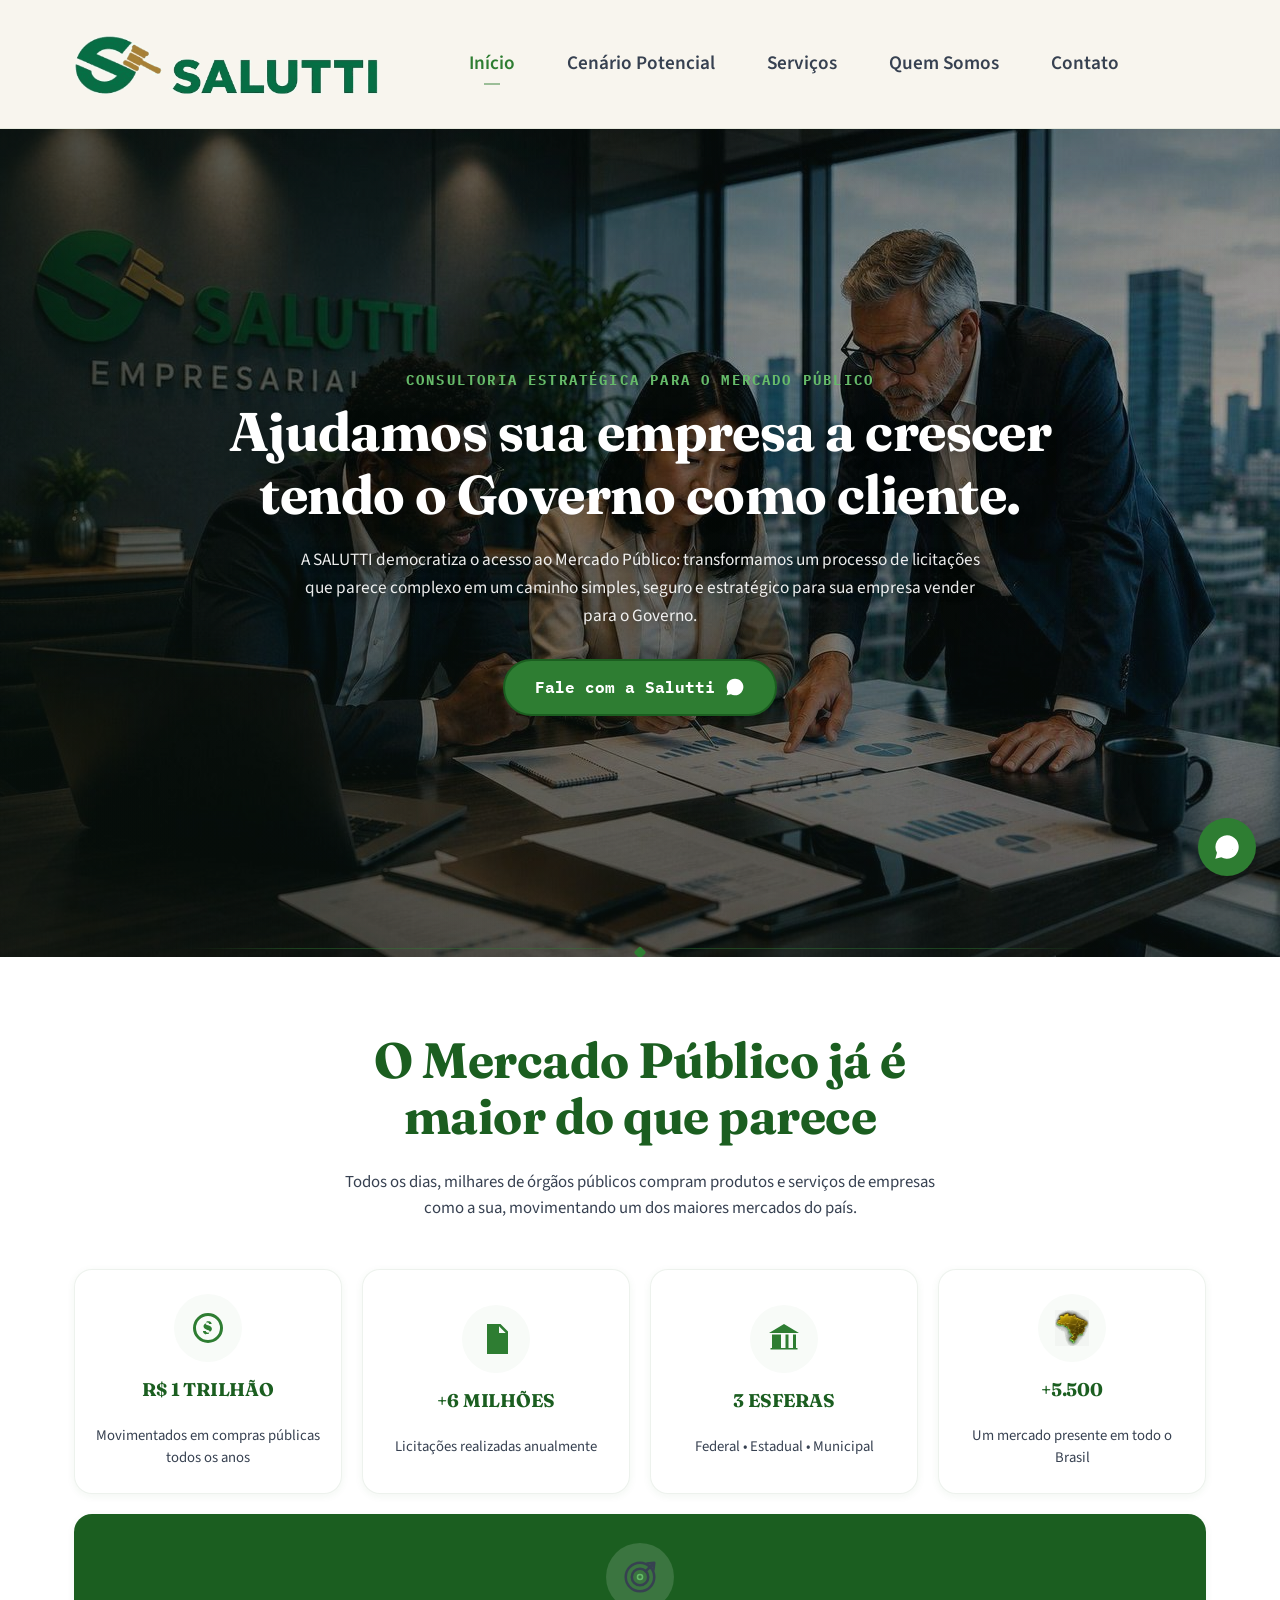
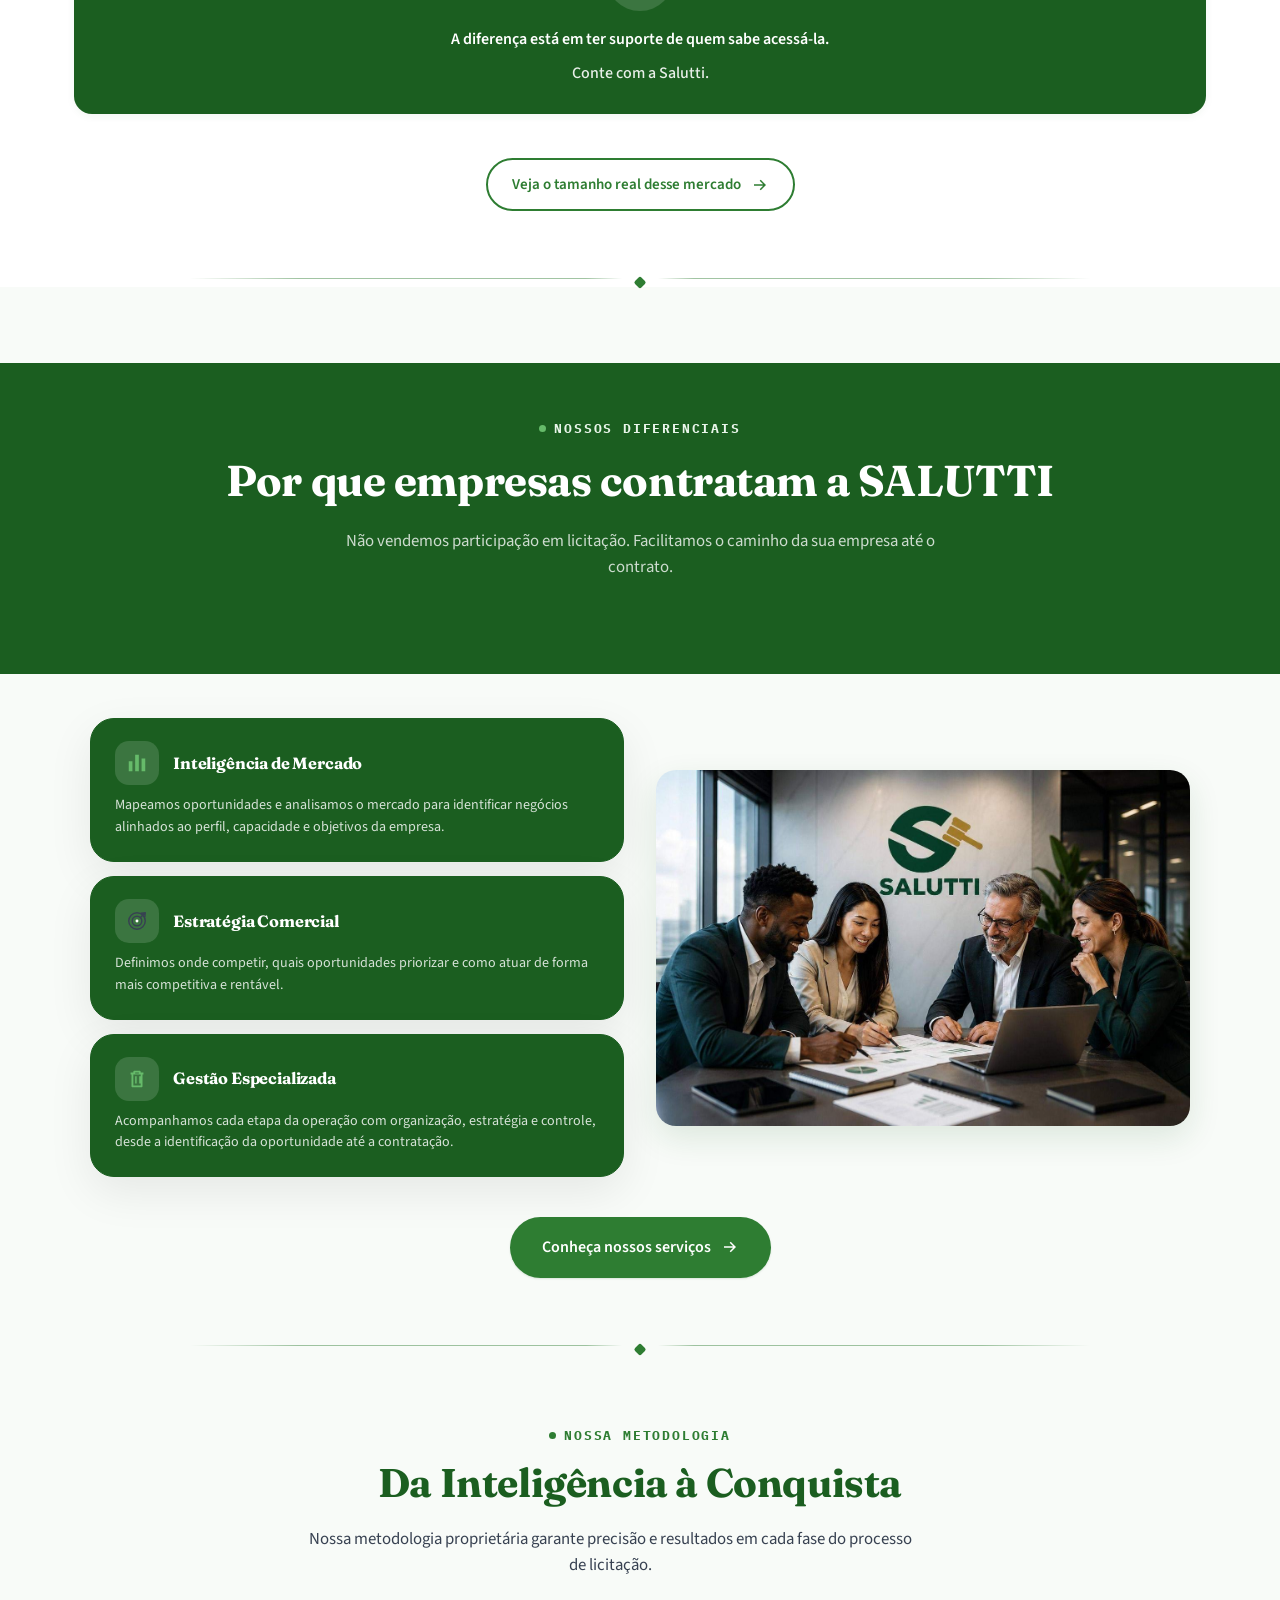
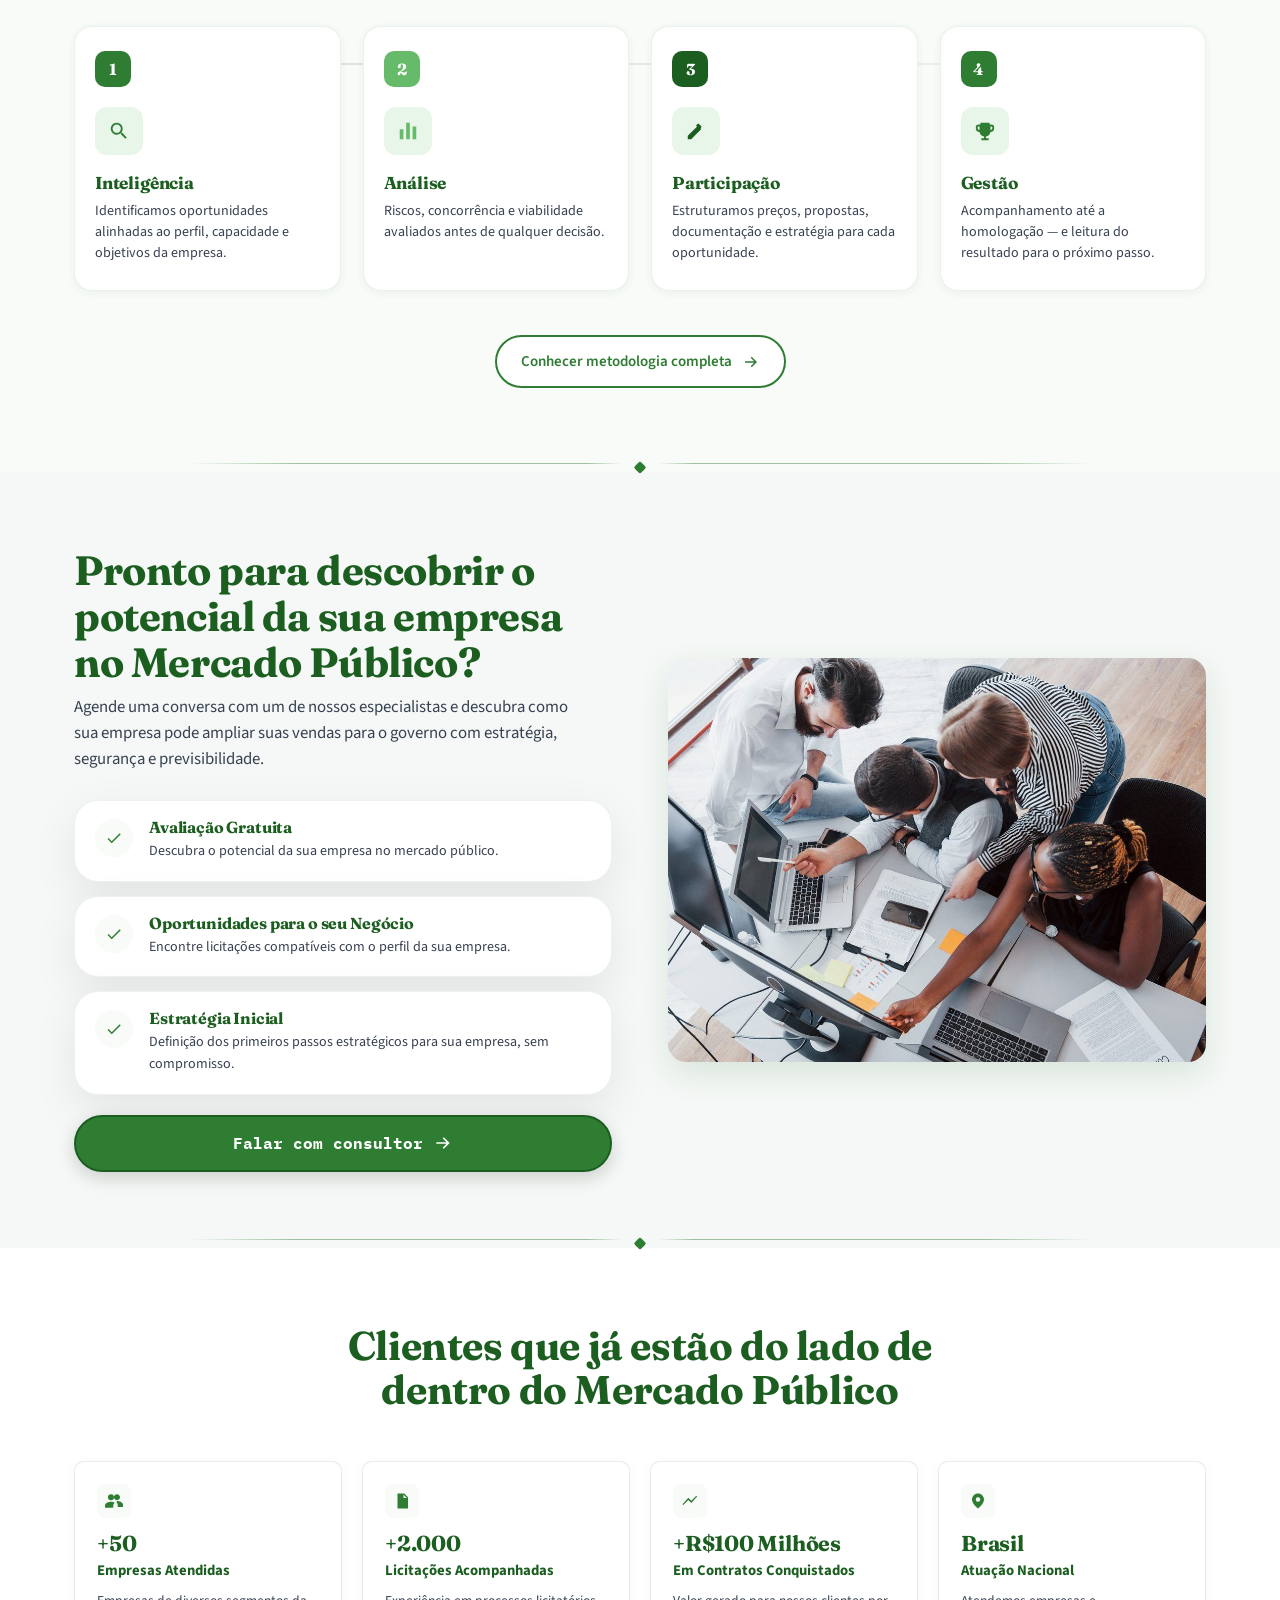
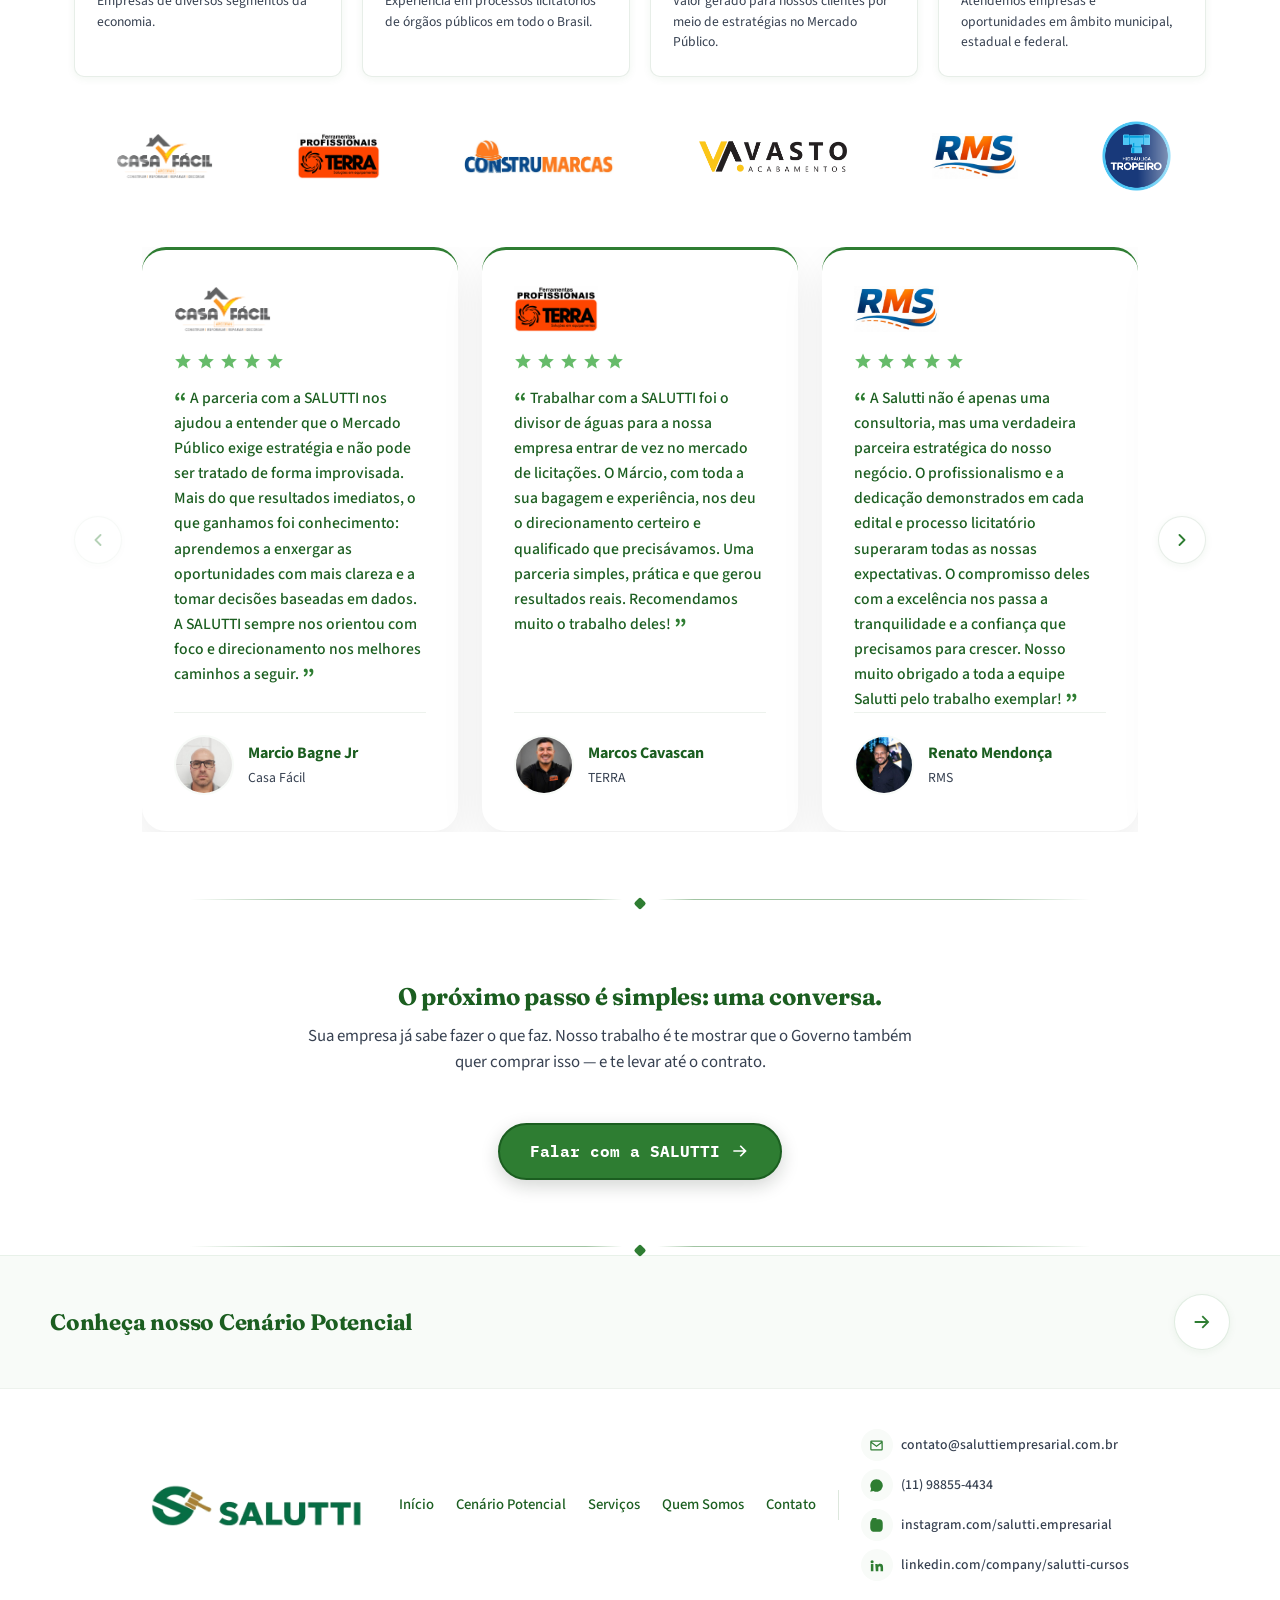
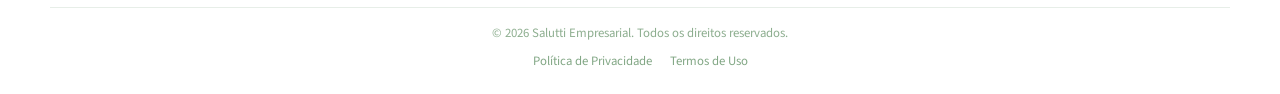
==== commit 462d93ed: "Add files via upload" ====
--- a/index.html
+++ b/index.html
@@ -298,7 +298,34 @@
   <section class="section depoimentos-section" aria-label="Empresas que confiam na Salutti">
     <div class="wrap">
       <div class="section-head-center reveal">
-        <h2>Empresas que confiam na SALUTTI</h2>
+        <h2>Clientes que já estão do lado de dentro do Mercado Público</h2>
+      </div>
+
+      <div class="depo-stats reveal">
+        <div class="depo-stat-card">
+          <span class="depo-stat-ico" aria-hidden="true"><svg viewBox="0 0 24 24"><path d="M16 11a4 4 0 1 0-3.2-6.4A4 4 0 0 0 16 11ZM8 11a4 4 0 1 0 0-8 4 4 0 0 0 0 8Zm0 2c-3.3 0-8 1.7-8 5v3h11v-3c0-1.4.7-2.6 1.8-3.5C11.4 13.3 9.8 13 8 13Zm8 0c-.5 0-1.1 0-1.7.1 1.7 1 2.7 2.4 2.7 3.9v3h7v-3c0-3.3-4.7-5-8-5Z"/></svg></span>
+          <h3>+50</h3>
+          <p class="depo-stat-label">Empresas Atendidas</p>
+          <p class="depo-stat-desc">Empresas de diversos segmentos da economia.</p>
+        </div>
+        <div class="depo-stat-card">
+          <span class="depo-stat-ico" aria-hidden="true"><svg viewBox="0 0 24 24"><path d="M6 2h9l5 5v15H6Zm8 1.5V8h4.5ZM8 12h8v2H8Zm0 4h8v2H8Zm0-8h4v2H8Z"/></svg></span>
+          <h3>+2.000</h3>
+          <p class="depo-stat-label">Licitações Acompanhadas</p>
+          <p class="depo-stat-desc">Experiência em processos licitatórios de órgãos públicos em todo o Brasil.</p>
+        </div>
+        <div class="depo-stat-card">
+          <span class="depo-stat-ico" aria-hidden="true"><svg viewBox="0 0 24 24"><path d="M3 17.25 9.75 10.5l4 4L21.5 6l-1.06-1.06-6.69 6.69-4-4L1.94 16.19Z"/></svg></span>
+          <h3>+R$100 Milhões</h3>
+          <p class="depo-stat-label">Em Contratos Conquistados</p>
+          <p class="depo-stat-desc">Valor gerado para nossos clientes por meio de estratégias no Mercado Público.</p>
+        </div>
+        <div class="depo-stat-card">
+          <span class="depo-stat-ico" aria-hidden="true"><svg viewBox="0 0 24 24"><path d="M12 2C7.6 2 4 5.6 4 10c0 6 8 12 8 12s8-6 8-12c0-4.4-3.6-8-8-8Zm0 11a3 3 0 1 1 0-6 3 3 0 0 1 0 6Z"/></svg></span>
+          <h3>Brasil</h3>
+          <p class="depo-stat-label">Atuação Nacional</p>
+          <p class="depo-stat-desc">Atendemos empresas e oportunidades em âmbito municipal, estadual e federal.</p>
+        </div>
       </div>
 
       <div class="depo-logos-marquee reveal" role="group" aria-label="Empresas parceiras da Salutti">
--- a/styles.css
+++ b/styles.css
@@ -705,26 +705,24 @@
 .mercado-presente-item h3{ color:var(--forest-deep); font-size:1.15rem; font-weight:700; margin:0 0 4px; }
 .mercado-presente-item p{ color:var(--ink-soft); font-size:.95rem; margin:0; }
 
-/* --- Cenário Potencial: Quem pode vender / Onde estão as oportunidades (layout "Opção 1") --- */
-.oportunidades-section{ background:var(--forest-mist); }
-.oportunidades-card{ background:#fff; border-radius:var(--radius-lg); padding:48px 50px 44px; box-shadow:var(--shadow-1); }
-.oportunidades-grid{ display:grid; grid-template-columns:0.8fr 1px 1.55fr; gap:52px; align-items:start; }
+/* --- Cenário Potencial: Quem pode vender / Onde estão as oportunidades (reconstruído com Grid) --- */
+.oportunidades-section{ background:var(--forest-mist); padding:52px 0; }
+.oportunidades-card{ background:#fff; border-radius:var(--radius-lg); padding:40px 44px; box-shadow:var(--shadow-1); }
+.oportunidades-grid{ display:grid; grid-template-columns:0.8fr 1px 1.55fr; gap:52px; align-items:center; }
 .oportunidades-divider{ align-self:stretch; background:rgba(27,94,32,0.12); }
 @media (max-width:900px){
-  .oportunidades-card{ padding:32px 22px 30px; }
-  .oportunidades-grid{ grid-template-columns:1fr; gap:38px; }
+  .oportunidades-card{ padding:30px 22px; }
+  .oportunidades-grid{ grid-template-columns:1fr; gap:34px; }
   .oportunidades-divider{ display:none; }
 }
 
-.oportunidades-col-title{ font-size:1.5rem; color:var(--ink); margin:0 0 28px; line-height:1.25; }
-.oportunidades-col-title-center{ text-align:center; margin-bottom:36px; }
-.oportunidades-col-right{ display:flex; flex-direction:column; align-items:center; width:100%; }
-.oportunidades-col-right .oportunidades-col-title-center,
-.oportunidades-col-right .mapa-oportunidades{ width:100%; }
+.oportunidades-col-title{ font-size:1.5rem; color:var(--ink); margin:0 0 24px; line-height:1.25; }
+.oportunidades-col-title-center{ text-align:center; margin-bottom:24px; }
+.oportunidades-col-right{ width:100%; }
 
 /* Coluna esquerda: etapas numeradas com linha de conexão */
 .oportunidades-steps{ display:flex; flex-direction:column; gap:0; }
-.oportunidades-step{ position:relative; display:flex; gap:16px; padding-bottom:30px; }
+.oportunidades-step{ position:relative; display:flex; gap:16px; padding-bottom:26px; }
 .oportunidades-step:last-child{ padding-bottom:0; }
 .oportunidades-step-num{
   flex:none; width:38px; height:38px; border-radius:50%; background:var(--forest-deep); color:#fff;
@@ -732,52 +730,60 @@
   display:flex; align-items:center; justify-content:center; position:relative; z-index:1;
 }
 .oportunidades-step:not(:last-child) .oportunidades-step-num::after{
-  content:""; position:absolute; top:38px; left:50%; width:0; height:calc(100% - 38px + 30px);
+  content:""; position:absolute; top:38px; left:50%; width:0; height:calc(100% - 38px + 26px);
   border-left:2px dashed rgba(27,94,32,0.35); transform:translateX(-50%);
 }
 .oportunidades-step-copy h3{ color:var(--forest-deep); font-size:1rem; font-weight:700; margin:6px 0 5px; text-transform:uppercase; letter-spacing:.02em; }
 .oportunidades-step-copy p{ color:var(--ink-soft); font-size:.94rem; margin:0; line-height:1.55; }
 
-/* Coluna direita: mapa de oportunidades (círculo central + 5 categorias) */
-.mapa-oportunidades{ position:relative; width:100%; aspect-ratio:600/540; max-width:640px; margin:0 auto; }
-.mapa-lines{ position:absolute; inset:0; width:100%; height:100%; }
-.mapa-lines line{ stroke:var(--forest); stroke-width:1.5; }
-.mapa-lines .mapa-dot{ fill:var(--forest); }
-
+/* Coluna direita: mapa de oportunidades — Grid puro, sem posicionamento absoluto */
+.mapa-grid{
+  display:grid;
+  grid-template-columns:minmax(150px,1fr) auto minmax(150px,1fr);
+  grid-template-areas:
+    "produtos center servicos"
+    "infra    center tech";
+  align-items:center;
+  column-gap:18px;
+  row-gap:22px;
+  max-width:540px;
+  margin:0 auto 26px;
+}
 .mapa-center{
-  position:absolute; top:50%; left:50%; transform:translate(-50%,-50%);
-  width:25%; aspect-ratio:1/1; border-radius:50%; background:var(--forest-deep); color:#fff;
+  grid-area:center; justify-self:center;
+  width:104px; aspect-ratio:1/1; border-radius:50%; background:var(--forest-deep); color:#fff;
   display:flex; flex-direction:column; align-items:center; justify-content:center; text-align:center;
-  padding:8px; z-index:2; box-shadow:var(--shadow-2);
-}
-.mapa-center svg{ width:24px; height:24px; fill:#fff; margin-bottom:5px; }
-.mapa-center span{ font-family:var(--font-display); font-weight:700; font-size:.82rem; line-height:1.25; }
-
-.mapa-item{ position:absolute; display:flex; align-items:flex-start; gap:10px; width:33%; max-width:200px; z-index:2; box-sizing:border-box; }
-.mapa-item-ico{ flex:none; width:42px; height:42px; border-radius:50%; background:var(--mint-tint); display:flex; align-items:center; justify-content:center; }
-.mapa-item-ico svg{ width:20px; height:20px; fill:var(--forest); }
-.mapa-item-copy h4{ color:var(--forest-deep); font-size:.83rem; font-weight:700; margin:3px 0 4px; text-transform:uppercase; letter-spacing:.01em; line-height:1.3; }
-.mapa-item-copy p{ color:var(--ink-soft); font-size:.78rem; margin:0; line-height:1.5; }
-
-/* Cada item é ancorado pelo CENTRO do seu ícone (calc(%-21px), metade dos 42px do ícone),
-   e o texto sempre estica para FORA do círculo central — nunca por cima dele. */
-.mapa-item-produtos{ right:calc(69.1% - 21px); top:calc(20.8% - 21px); flex-direction:row-reverse; text-align:right; }
-.mapa-item-servicos{ left:calc(69.1% - 21px); top:calc(20.8% - 21px); }
-.mapa-item-infra{ right:calc(76.2% - 21px); top:calc(59.4% - 21px); flex-direction:row-reverse; text-align:right; }
-.mapa-item-tech{ left:calc(76.2% - 21px); top:calc(59.4% - 21px); }
-.mapa-item-fornecimento{ left:50%; top:calc(80.6% - 21px); transform:translateX(-50%); width:52%; max-width:280px; flex-direction:column; align-items:center; text-align:center; }
-
-@media (max-width:1080px){
-  .mapa-item{ max-width:165px; }
-}
-@media (max-width:900px){
-  .mapa-oportunidades{ aspect-ratio:auto; max-width:480px; display:flex; flex-direction:column; align-items:center; gap:16px; }
-  .mapa-lines{ display:none; }
-  .mapa-center{ position:static; transform:none; width:160px; margin-bottom:6px; }
-  .mapa-item{ position:static; transform:none !important; width:100%; max-width:420px; flex-direction:row !important; text-align:left !important; }
-}
-
-.oportunidades-highlight{ background:var(--mint-tint); border-radius:var(--radius-sm); padding:16px 22px; margin-top:38px; text-align:center; display:flex; align-items:center; justify-content:center; gap:12px; }
+  padding:8px; box-shadow:var(--shadow-2);
+}
+.mapa-center svg{ width:22px; height:22px; fill:#fff; margin-bottom:4px; }
+.mapa-center span{ font-family:var(--font-display); font-weight:700; font-size:.78rem; line-height:1.2; }
+
+.mapa-item{ display:flex; align-items:flex-start; gap:10px; max-width:190px; }
+.mapa-item-ico{ flex:none; width:40px; height:40px; border-radius:50%; background:var(--mint-tint); display:flex; align-items:center; justify-content:center; }
+.mapa-item-ico svg{ width:19px; height:19px; fill:var(--forest); }
+.mapa-item-copy h4{ color:var(--forest-deep); font-size:.82rem; font-weight:700; margin:2px 0 3px; text-transform:uppercase; letter-spacing:.01em; line-height:1.3; }
+.mapa-item-copy p{ color:var(--ink-soft); font-size:.78rem; margin:0; line-height:1.45; }
+
+.mapa-item-produtos{ grid-area:produtos; justify-self:end; flex-direction:row-reverse; text-align:right; }
+.mapa-item-servicos{ grid-area:servicos; justify-self:start; }
+.mapa-item-infra{ grid-area:infra; justify-self:end; flex-direction:row-reverse; text-align:right; }
+.mapa-item-tech{ grid-area:tech; justify-self:start; }
+
+.mapa-item-fornecimento{ flex-direction:column; align-items:center; text-align:center; max-width:280px; margin:0 auto; }
+.mapa-item-fornecimento .mapa-item-copy{ display:flex; flex-direction:column; align-items:center; }
+
+@media (max-width:680px){
+  .mapa-grid{
+    grid-template-columns:1fr;
+    grid-template-areas:"produtos" "center" "servicos" "infra" "tech";
+    row-gap:16px; max-width:360px;
+  }
+  .mapa-item-produtos, .mapa-item-infra{ justify-self:stretch; flex-direction:row; text-align:left; }
+  .mapa-item-servicos, .mapa-item-tech{ justify-self:stretch; }
+  .mapa-item{ max-width:none; }
+}
+
+.oportunidades-highlight{ background:var(--mint-tint); border-radius:var(--radius-sm); padding:16px 22px; margin-top:8px; text-align:center; display:flex; align-items:center; justify-content:center; gap:12px; }
 .oportunidades-highlight-ico{ flex:none; width:32px; height:32px; border-radius:50%; background:#fff; display:flex; align-items:center; justify-content:center; }
 .oportunidades-highlight-ico svg{ width:17px; height:17px; fill:var(--forest); }
 .oportunidades-highlight p{ color:var(--forest-deep); font-weight:700; margin:0; font-size:clamp(1.05rem,1.6vw,1.25rem); line-height:1.4; }
@@ -788,10 +794,8 @@
 .momento-list{ display:flex; flex-direction:column; gap:16px; max-width:900px; }
 .momento-list-center{ margin-left:auto; margin-right:auto; }
 .momento-item{ display:flex; align-items:center; gap:18px; border:1.5px solid var(--forest); border-radius:var(--radius-sm); padding:18px 24px; }
-.momento-arrow{ width:34px; height:34px; flex:none; display:flex; align-items:center; justify-content:center; background:var(--mint-tint); border-radius:50%; }
-.momento-arrow svg{ width:18px; height:18px; fill:var(--forest-deep); }
-.momento-copy h3{ color:var(--forest-deep); font-size:1.02rem; font-weight:700; margin:0 0 3px; text-transform:uppercase; letter-spacing:.02em; }
-.momento-copy p{ color:var(--ink-soft); font-size:.94rem; margin:0; }
+.momento-copy h3{ color:var(--forest-deep); font-size:1.15rem; font-weight:700; margin:0 0 5px; text-transform:uppercase; letter-spacing:.02em; }
+.momento-copy p{ color:var(--ink-soft); font-size:1.05rem; margin:0; }
 @media (max-width:600px){ .momento-item{ flex-direction:column; align-items:flex-start; gap:10px; } }
 
 .mvv-split{ display:grid; grid-template-columns:1fr 1fr; gap:32px; align-items:center; margin-top:32px; }
@@ -1006,6 +1010,9 @@
 /* ============ COMO ATUAMOS ============ */
 .atuamos-section .section-head-center{ margin-bottom:44px; }
 .atuamos-section .section-head-center h2{ font-size:clamp(2rem,3.6vw,2.7rem); }
+.atuamos-section .feature-card{ padding:44px 36px; }
+.atuamos-section .feature-card h3{ font-size:1.4rem; margin-bottom:10px; }
+.atuamos-section .feature-card p{ font-size:1.08rem; line-height:1.55; }
 
 
 
@@ -2033,6 +2040,20 @@
 
 
 
+/* Cards de estatísticas — acima do carrossel de logos */
+.depo-stats{ display:grid; grid-template-columns:repeat(4,1fr); gap:20px; max-width:1180px; margin:0 auto 44px; }
+.depo-stat-card{
+  background:#fff; border:1px solid rgba(27,94,32,0.1); border-radius:var(--radius-sm);
+  padding:22px 22px 24px; box-shadow:var(--shadow-soft);
+}
+.depo-stat-ico{ display:inline-flex; align-items:center; justify-content:center; width:34px; height:34px; border-radius:8px; background:var(--forest-mist); margin-bottom:14px; }
+.depo-stat-ico svg{ width:18px; height:18px; fill:var(--forest); }
+.depo-stat-card h3{ color:var(--forest-deep); font-size:1.35rem; font-weight:700; margin:0 0 4px; }
+.depo-stat-label{ color:var(--ink); font-weight:700; font-size:.92rem; margin:0 0 8px; }
+.depo-stat-desc{ color:var(--ink-soft); font-size:.85rem; line-height:1.5; margin:0; }
+@media (max-width:900px){ .depo-stats{ grid-template-columns:repeat(2,1fr); } }
+@media (max-width:520px){ .depo-stats{ grid-template-columns:1fr; } }
+
 /* Faixa de logos — carrossel horizontal automático e infinito */
 .depo-logos-marquee{
   position:relative; max-width:1180px; margin:0 auto 56px; overflow:hidden;
@@ -2137,6 +2158,12 @@
 .page-cenario-potencial .svc-hero-copy{ max-width:920px; }
 .page-cenario-potencial .svc-hero-title{ max-width:820px; }
 .page-cenario-potencial .svc-hero-lede{ font-size:1rem; max-width:680px; }
+
+.page-servicos .svc-hero-copy{ max-width:1040px; }
+.page-servicos .svc-hero-title{ max-width:1000px; font-size:clamp(2.1rem,4vw,3rem); }
+@media (max-width:900px){
+  .page-servicos .svc-hero-title{ font-size:clamp(1.9rem,5vw,2.4rem); }
+}
 
 /* ===========================================================
    REFINAMENTO VISUAL — profundidade dos cards
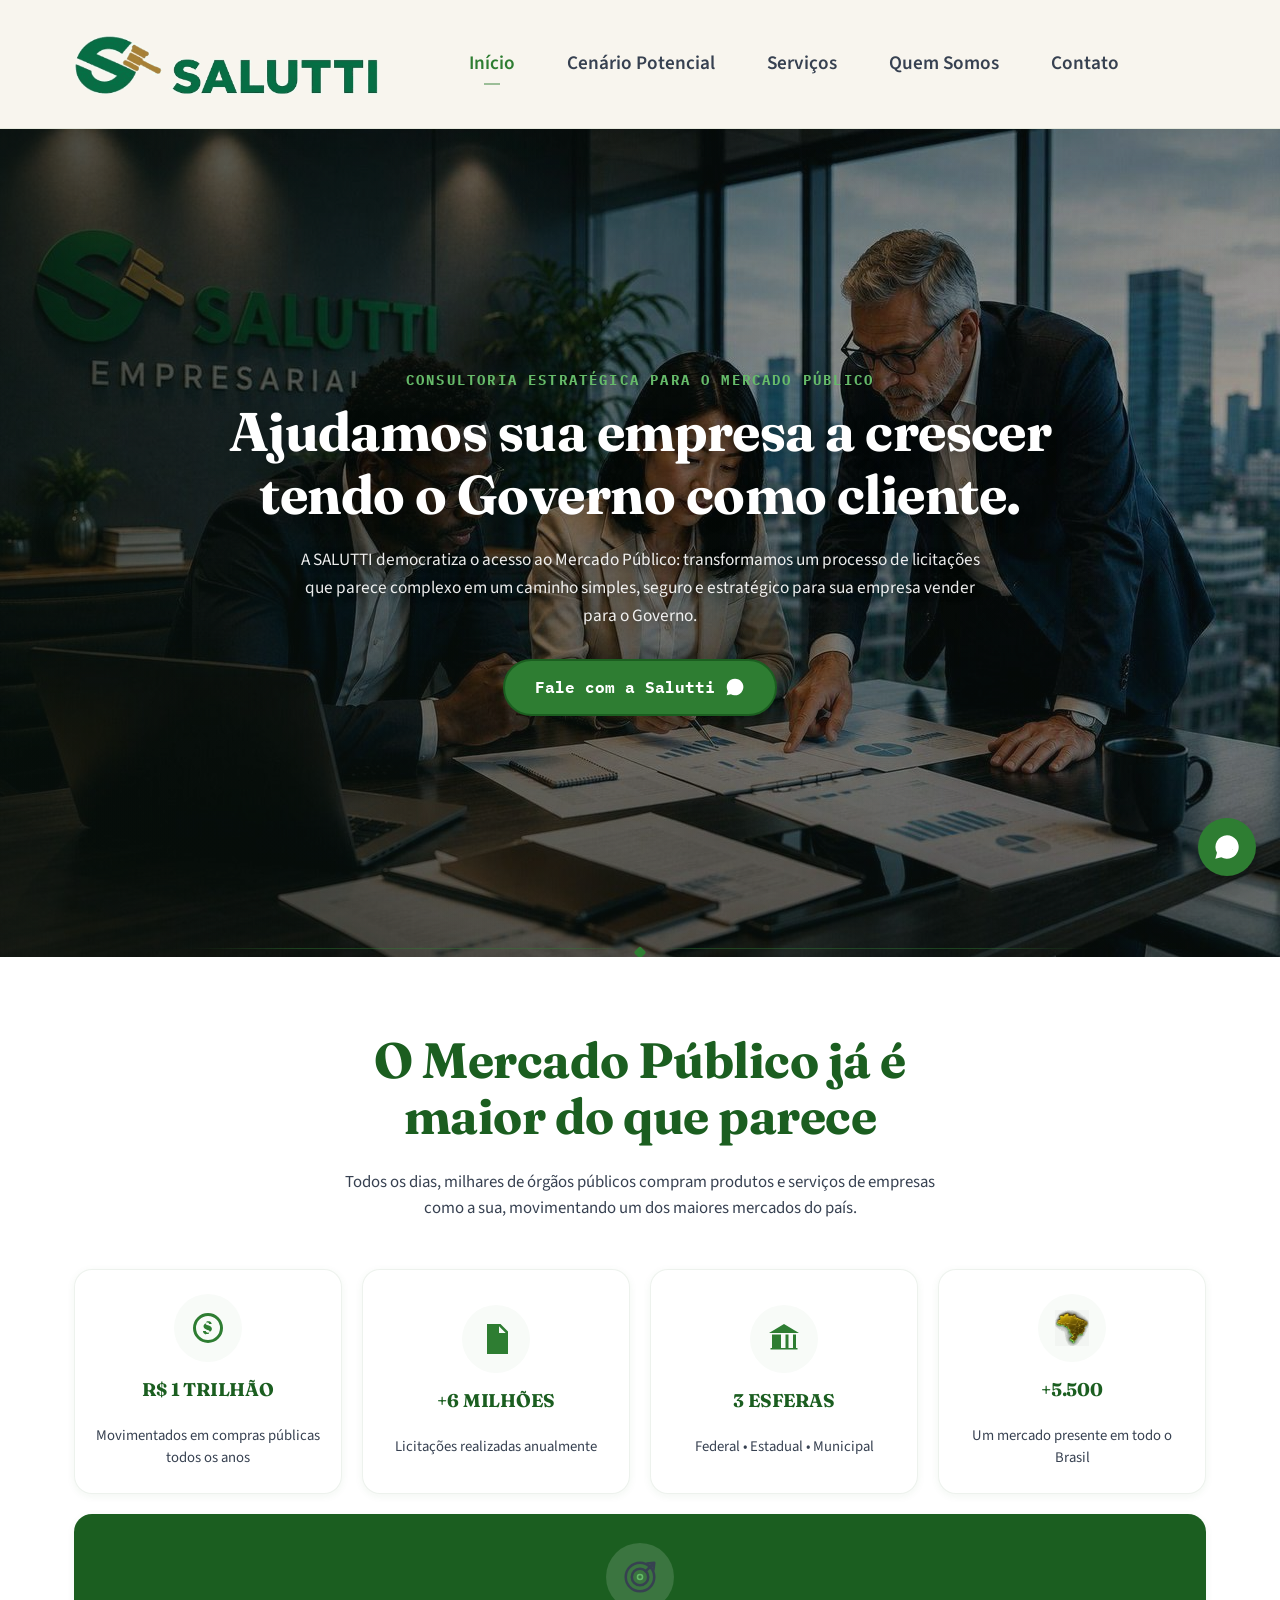
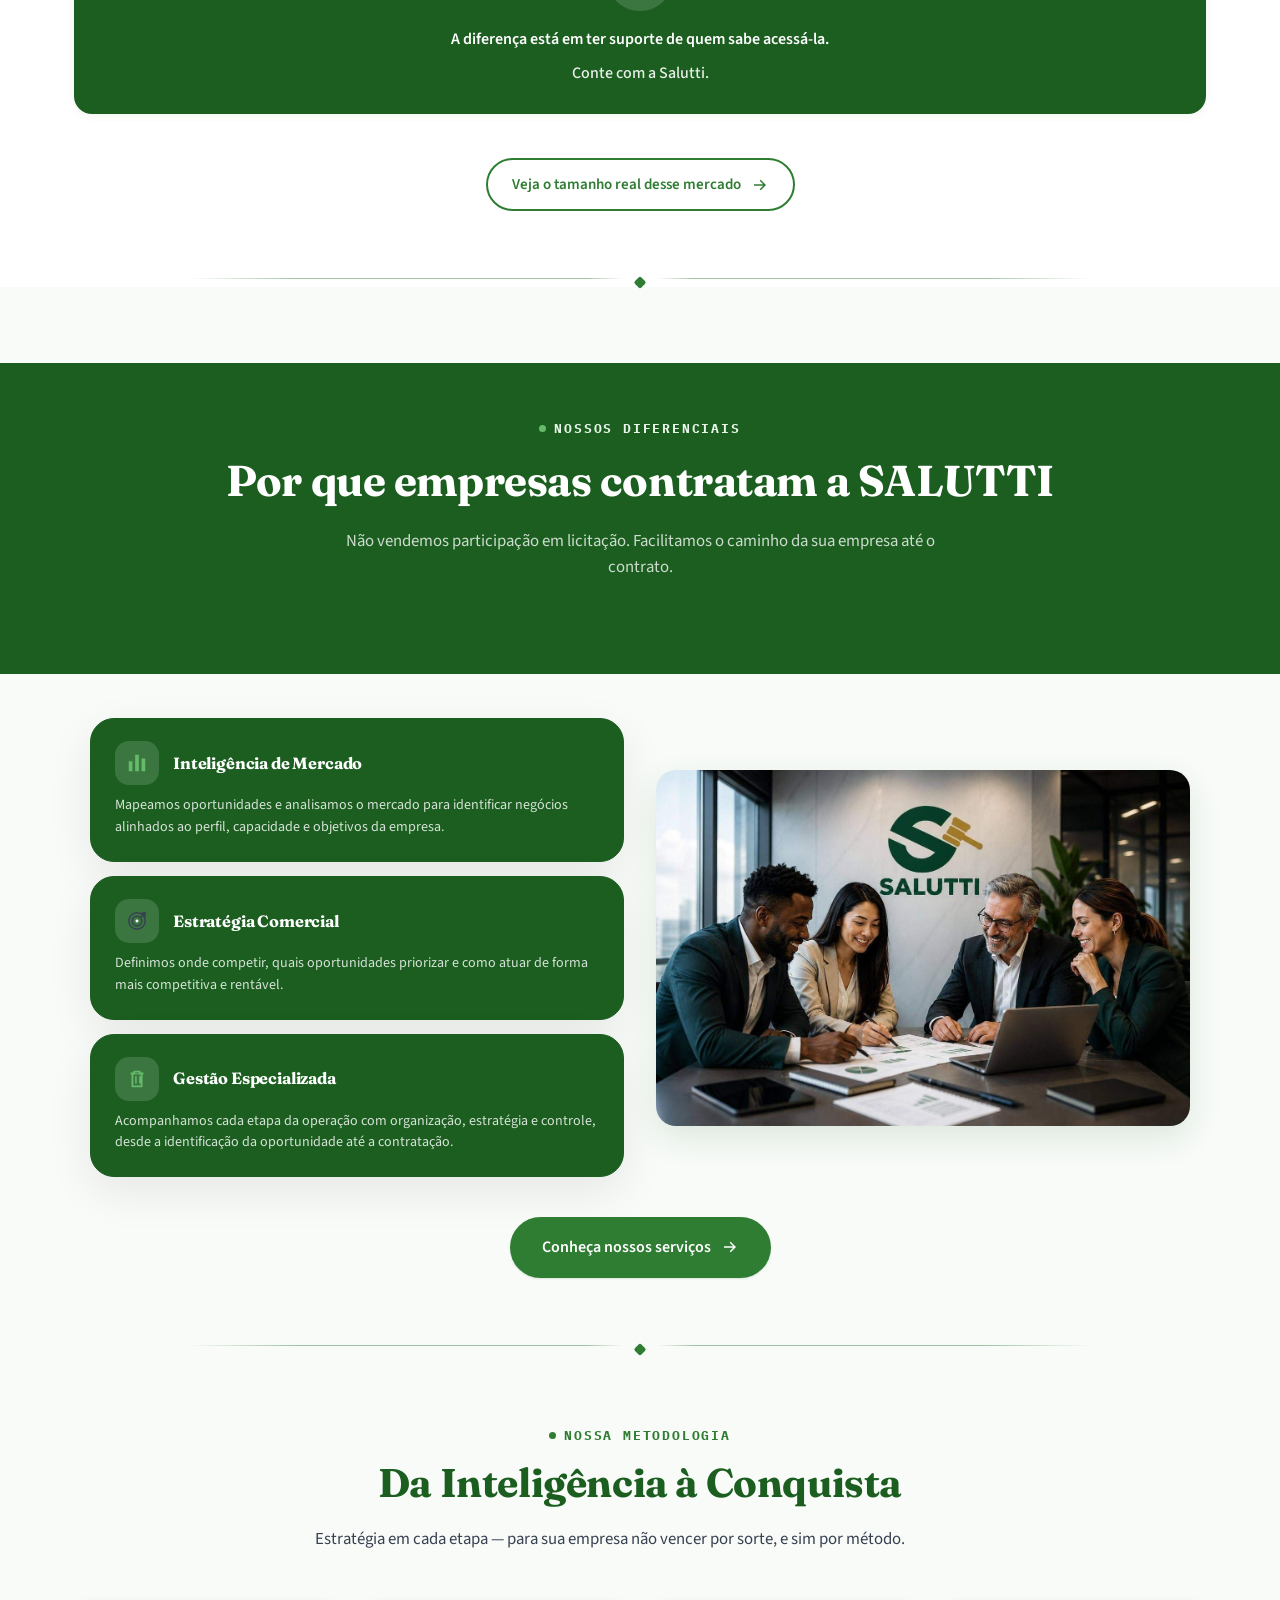
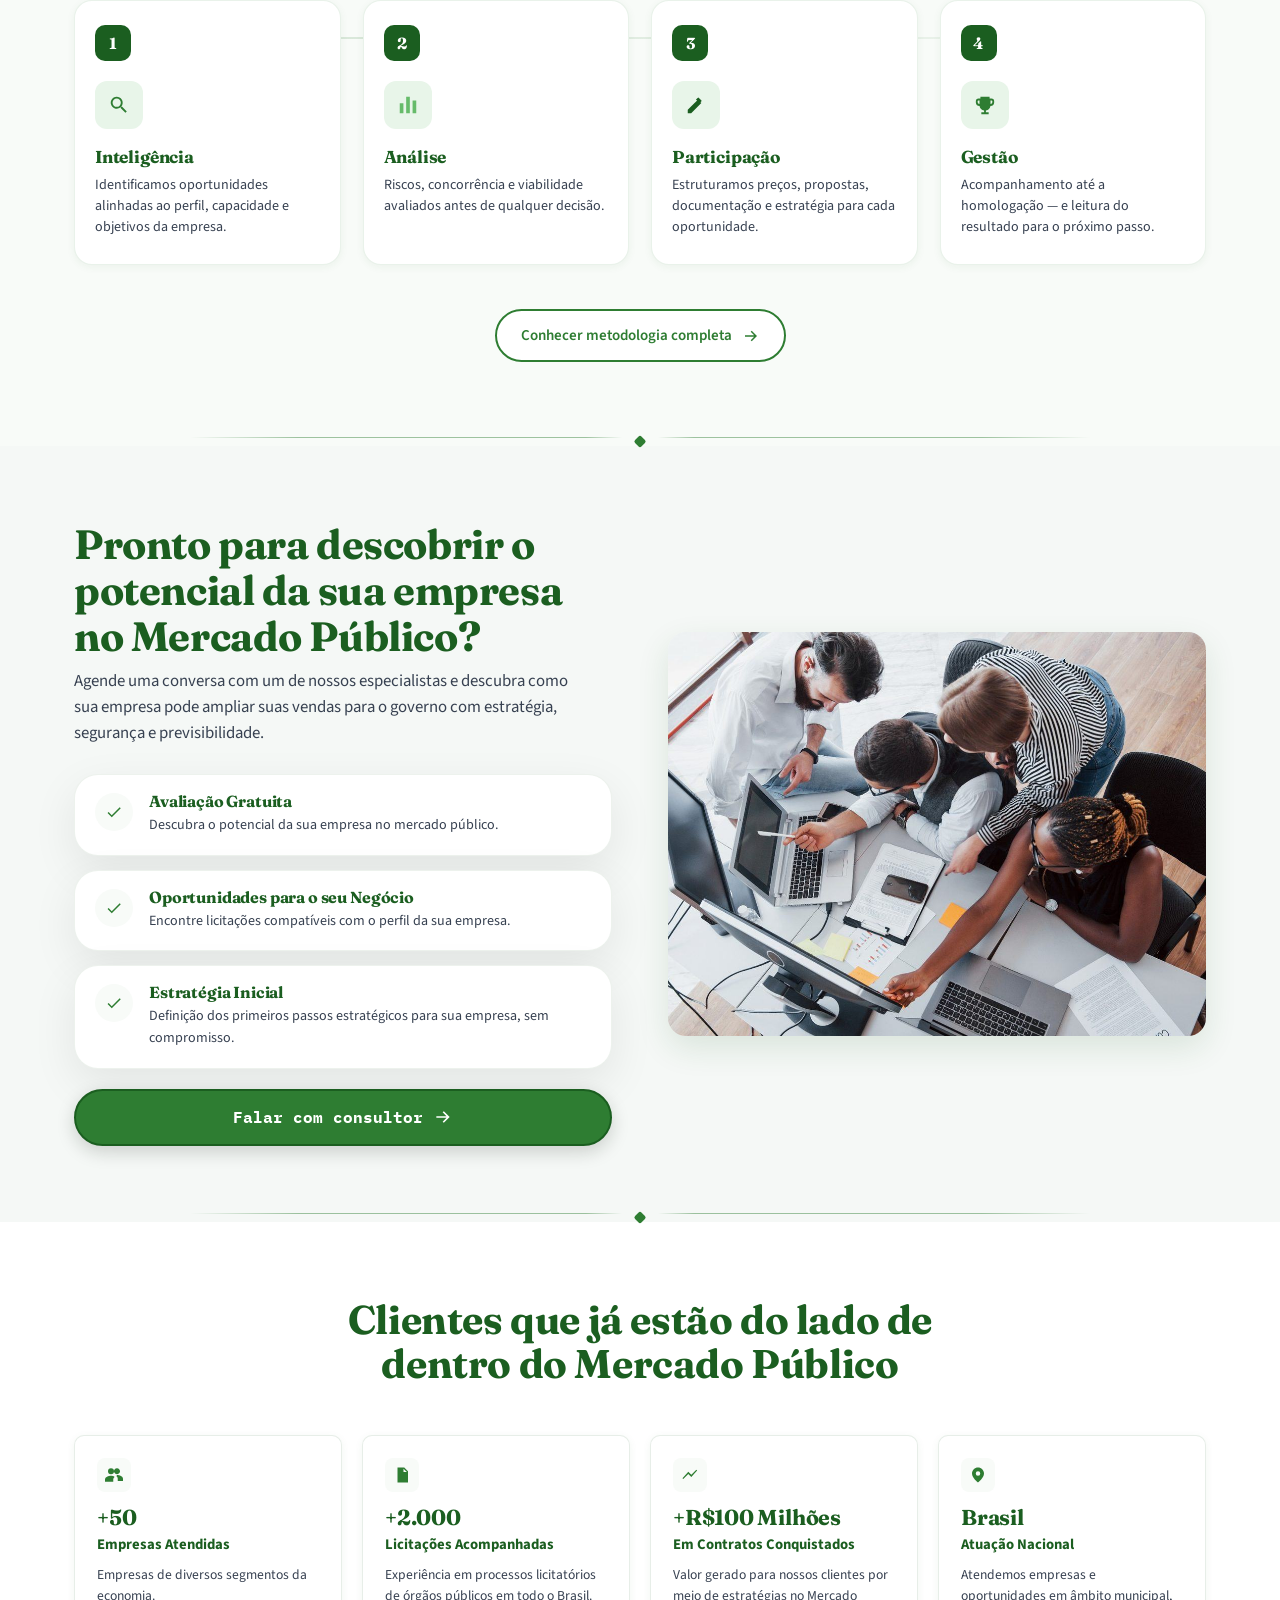
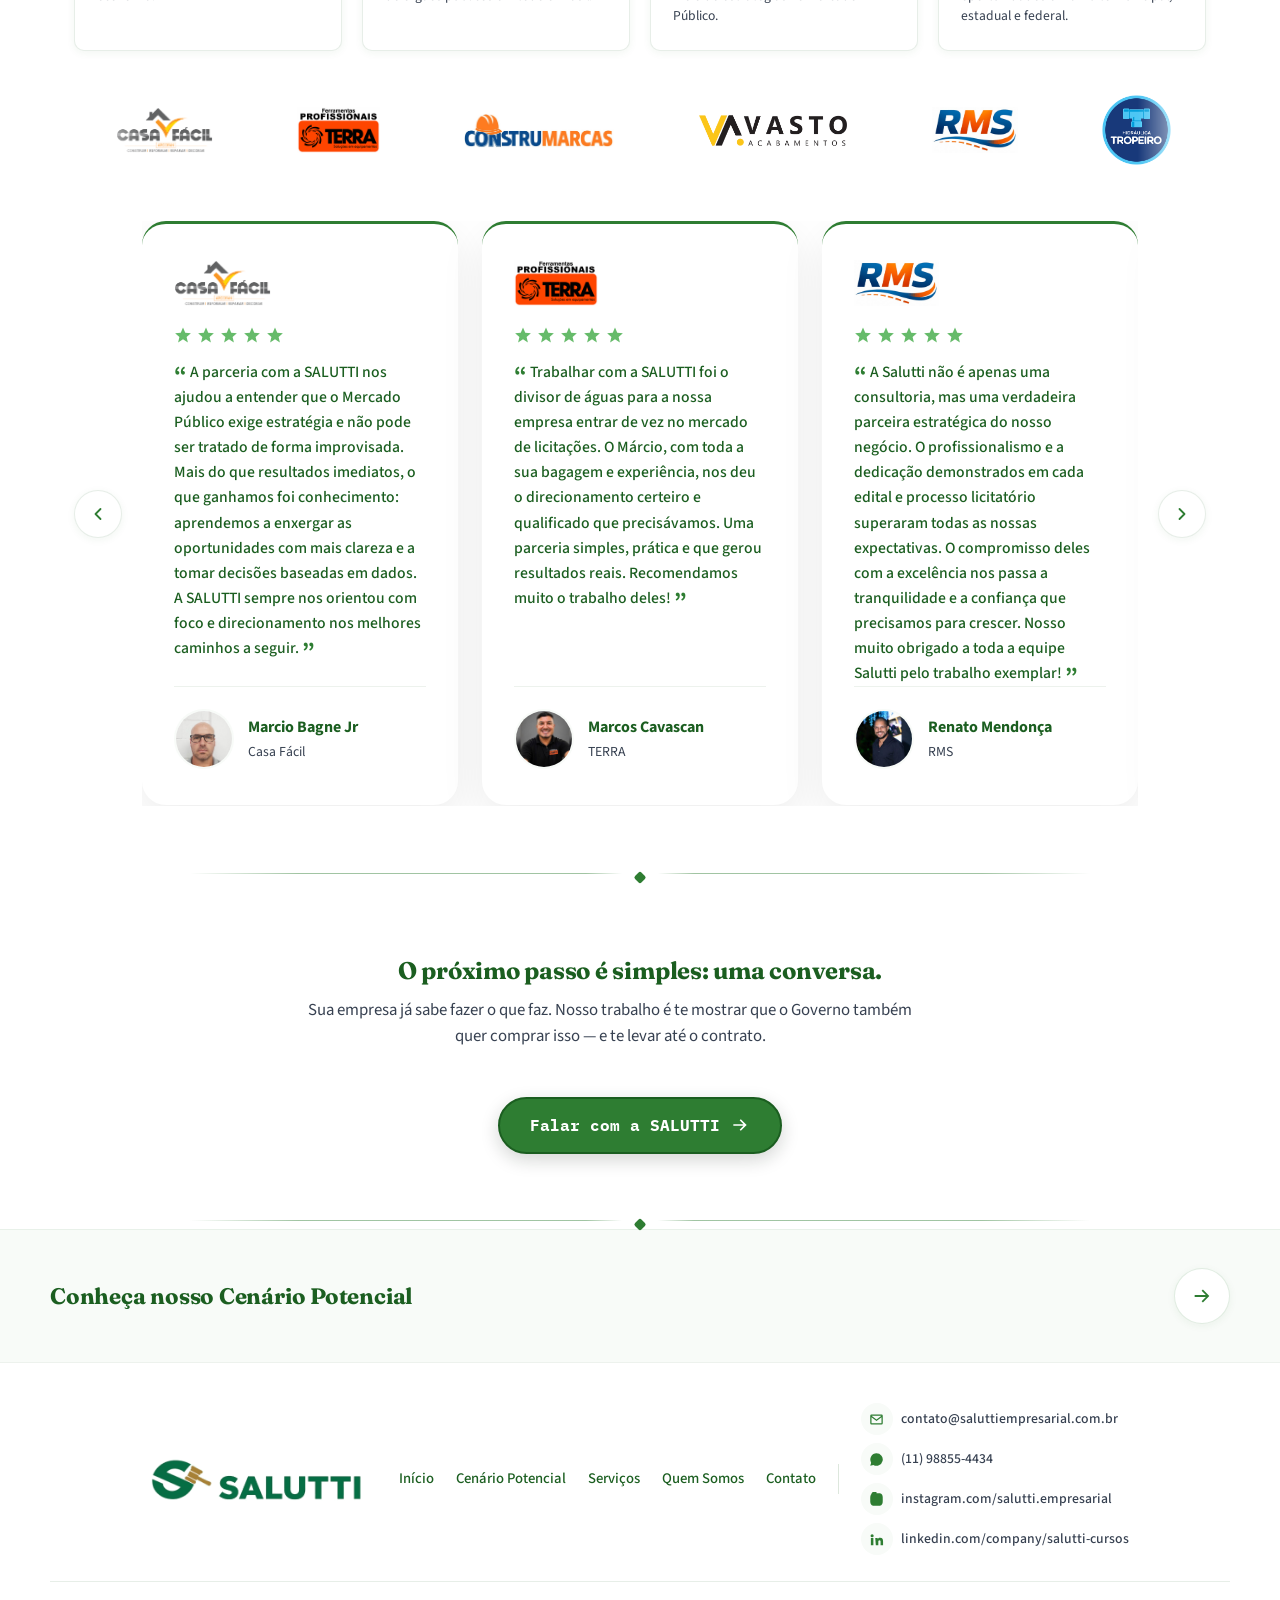
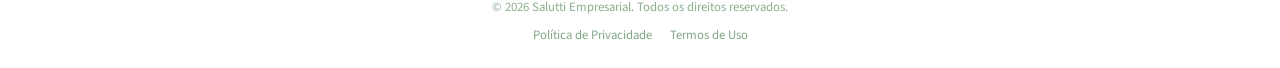
==== commit c3915d34: "Add files via upload" ====
--- a/index.html
+++ b/index.html
@@ -205,7 +205,7 @@
       <div class="section-head-center reveal">
         <p class="eyebrow eyebrow-dark"><span class="eyebrow-dot"></span>Nossa Metodologia</p>
         <h2 class="metodologia-title">Da Inteligência à Conquista</h2>
-        <p class="section-sub">Nossa metodologia proprietária garante precisão e resultados em cada fase do processo de licitação.</p>
+        <p class="section-sub">Estratégia em cada etapa — para sua empresa não vencer por sorte, e sim por método.</p>
       </div>
 
       <div class="metodologia-grid reveal">
--- a/styles.css
+++ b/styles.css
@@ -16,6 +16,12 @@
   --brass-light:    #66BB6A;
   --brass-pale:     #E8F5E9;
 
+  /* Dourado real do símbolo da Salutti (martelo) — usado pontualmente
+     quando um acento dourado literal é pedido, sem afetar --brass. */
+  --gold:           #A9822F;
+  --gold-deep:      #8A6A25;
+  --gold-pale:      #F7F1E3;
+
   /* Antigas superfícies escuras (carvão) — mantidas apenas para o hero
      fotográfico, onde o texto claro segue sobre a imagem/scrim. */
   --charcoal:       #1B5E20;
@@ -274,7 +280,8 @@
 .proposito-text p{ color:var(--ink-soft); font-size:1.05rem; line-height:1.7; margin:0; }
 
 /* Nosso Diferencial — layout premium em duas colunas */
-.diferencial-section .section-head h2{ font-size:clamp(2rem,3.8vw,2.9rem); margin-bottom:18px; }
+.diferencial-section .section-head-center h2{ font-size:clamp(2rem,3.8vw,2.9rem); }
+.diferencial-section .section-head-center{ margin-bottom:56px; }
 
 .diferencial-section .section-sub{ margin-bottom:0; }
 
@@ -708,8 +715,10 @@
 /* --- Cenário Potencial: Quem pode vender / Onde estão as oportunidades (reconstruído com Grid) --- */
 .oportunidades-section{ background:var(--forest-mist); padding:52px 0; }
 .oportunidades-card{ background:#fff; border-radius:var(--radius-lg); padding:40px 44px; box-shadow:var(--shadow-1); }
-.oportunidades-grid{ display:grid; grid-template-columns:0.8fr 1px 1.55fr; gap:52px; align-items:center; }
+.oportunidades-grid{ display:grid; grid-template-columns:1fr; gap:52px; align-items:center; }
 .oportunidades-divider{ align-self:stretch; background:rgba(27,94,32,0.12); }
+.oportunidades-col-full{ width:100%; max-width:760px; margin:0 auto; }
+.oportunidades-col-title-lg{ font-size:2.25rem; }
 @media (max-width:900px){
   .oportunidades-card{ padding:30px 22px; }
   .oportunidades-grid{ grid-template-columns:1fr; gap:34px; }
@@ -796,6 +805,10 @@
 .momento-item{ display:flex; align-items:center; gap:18px; border:1.5px solid var(--forest); border-radius:var(--radius-sm); padding:18px 24px; }
 .momento-copy h3{ color:var(--forest-deep); font-size:1.15rem; font-weight:700; margin:0 0 5px; text-transform:uppercase; letter-spacing:.02em; }
 .momento-copy p{ color:var(--ink-soft); font-size:1.05rem; margin:0; }
+.momento-item-green{ border-color:var(--forest); background:var(--forest-mist); }
+.momento-item-green .momento-copy h3{ color:var(--forest-deep); }
+.momento-item-gold{ border-color:var(--gold); background:var(--gold-pale); }
+.momento-item-gold .momento-copy h3{ color:var(--gold-deep); }
 @media (max-width:600px){ .momento-item{ flex-direction:column; align-items:flex-start; gap:10px; } }
 
 .mvv-split{ display:grid; grid-template-columns:1fr 1fr; gap:32px; align-items:center; margin-top:32px; }
@@ -1120,8 +1133,8 @@
   display:inline-flex; align-items:center; justify-content:center; width:36px; height:36px;
   border-radius:10px; font-family:var(--font-display); font-weight:700; color:#fff; margin-bottom:20px;
 }
-.metodologia-num-green{ background:var(--forest); }
-.metodologia-num-blue{ background:var(--mint); }
+.metodologia-num-green{ background:var(--forest-deep); }
+.metodologia-num-blue{ background:var(--forest-deep); }
 .metodologia-num-orange{ background:var(--forest-deep); }
 .metodologia-ico{ width:48px; height:48px; border-radius:12px; display:flex; align-items:center; justify-content:center; margin-bottom:18px; }
 .metodologia-ico-green{ background:var(--mint-tint); }
@@ -2103,6 +2116,67 @@
   .cta-depo-mini{ flex-direction:column; gap:16px; }
 }
 
+/* Etapas verticais (Avaliação Gratuita / Oportunidades / Estratégia Inicial) */
+.etapas-vertical{ display:flex; flex-direction:column; max-width:640px; margin:0 auto; }
+.etapa-vertical-item{
+  display:flex; align-items:flex-start; gap:18px;
+  padding:22px 4px; border-bottom:1px solid rgba(27,94,32,0.10);
+  position:relative;
+}
+.etapa-vertical-item-last{ border-bottom:none; }
+.etapa-vertical-num{
+  flex:none; width:34px; height:34px; border-radius:50%;
+  background:#fff; border:1.5px solid var(--forest);
+  color:var(--forest); font-weight:700; font-size:.85rem;
+  display:flex; align-items:center; justify-content:center;
+}
+.etapa-vertical-ico{
+  flex:none; width:38px; height:38px; border-radius:10px;
+  background:var(--forest-mist); display:flex; align-items:center; justify-content:center;
+}
+.etapa-vertical-ico svg{ width:18px; height:18px; fill:var(--forest); }
+.etapa-vertical-copy h3{ font-size:1.05rem; margin:0 0 4px; color:var(--ink); }
+.etapa-vertical-copy p{ font-size:.9rem; color:var(--ink-soft); margin:0; line-height:1.5; }
+@media (max-width:520px){
+  .etapa-vertical-item{ gap:14px; padding:18px 2px; }
+  .etapa-vertical-num{ width:28px; height:28px; font-size:.78rem; }
+  .etapa-vertical-ico{ width:34px; height:34px; }
+}
+
+/* Carrossel de 2 depoimentos em card dividido (logo+autor à esquerda / estrelas+citação à direita) */
+.depo-carousel-split{ max-width:900px; margin:44px auto 0; }
+.depo-carousel-split .depo-track{ align-items:stretch; }
+.depo-split-card{
+  flex:0 0 100%; min-width:0; display:flex; align-items:stretch;
+  background:#fff; border-radius:var(--radius-lg); overflow:hidden;
+  box-shadow:var(--shadow-soft); border:1px solid rgba(27,94,32,0.08);
+}
+.depo-split-left{
+  flex:0 0 38%; display:flex; flex-direction:column; align-items:flex-start; justify-content:center;
+  gap:18px; padding:40px 32px; background:var(--forest-mist);
+  border-right:1px solid rgba(27,94,32,0.08);
+}
+.depo-split-left .depo-logo-link{ display:flex; align-items:center; height:48px; }
+.depo-split-left .depo-logo{ height:100%; max-height:48px; width:auto; max-width:170px; object-fit:contain; }
+.depo-split-left .depo-logo-badge{ max-height:60px; }
+.depo-split-author .depo-author-name{ margin:0; font-weight:700; font-size:.98rem; color:var(--ink); }
+.depo-split-author .depo-author-role{ margin:3px 0 0; font-size:.84rem; color:var(--ink-soft); }
+.depo-split-right{
+  flex:1 1 auto; min-width:0; display:flex; flex-direction:column; justify-content:center;
+  gap:16px; padding:40px 36px;
+}
+.depo-split-right .depo-stars{ margin-bottom:0; }
+.depo-split-right .depo-quote{ font-size:1rem; }
+@media (min-width:761px){
+  .depo-carousel-split .depo-split-card{ flex-basis:calc((100% - 24px) / 2); }
+  .depo-carousel-split .depo-nav{ display:none; }
+}
+@media (max-width:760px){
+  .depo-split-card{ flex-direction:column; }
+  .depo-split-left{ flex:none; border-right:none; border-bottom:1px solid rgba(27,94,32,0.08); padding:28px 24px; }
+  .depo-split-right{ padding:28px 24px; }
+}
+
 /* Painel unificado — agrupa depoimentos + diferenciais + CTA em um só bloco visual,
    em vez de peças soltas sobre o fundo da página */
 .cta-diagnostico-panel{
@@ -2324,6 +2398,23 @@
   border-color:var(--forest); outline:none; transform:translateY(-1px); background:#fff;
   box-shadow:0 0 0 4px rgba(46,125,50,0.12), 0 8px 20px rgba(46,125,50,0.08);
 }
+
+.is-hidden{ display:none !important; }
+
+/* Confirmação de envio — substitui o formulário até o clique em "Continuar para o WhatsApp" */
+.fale-form-success{
+  display:flex; flex-direction:column; align-items:flex-start; text-align:left;
+  padding:12px 0 4px;
+}
+.fale-form-success-ico{
+  width:56px; height:56px; border-radius:50%; background:var(--mint-tint);
+  display:flex; align-items:center; justify-content:center; margin-bottom:22px; flex:none;
+}
+.fale-form-success-ico svg{ width:28px; height:28px; fill:var(--forest); }
+.fale-form-success h2{ font-size:1.4rem; margin:0 0 12px; color:var(--forest-deep); }
+.fale-form-success p{ color:var(--ink-soft); font-size:.98rem; line-height:1.6; margin:0 0 28px; }
+.fale-form-success .btn{ width:100%; }
+
 @media (max-width:900px){
   .fale-card{ grid-template-columns:1fr; }
   .fale-card-section{ margin-top:-40px; }
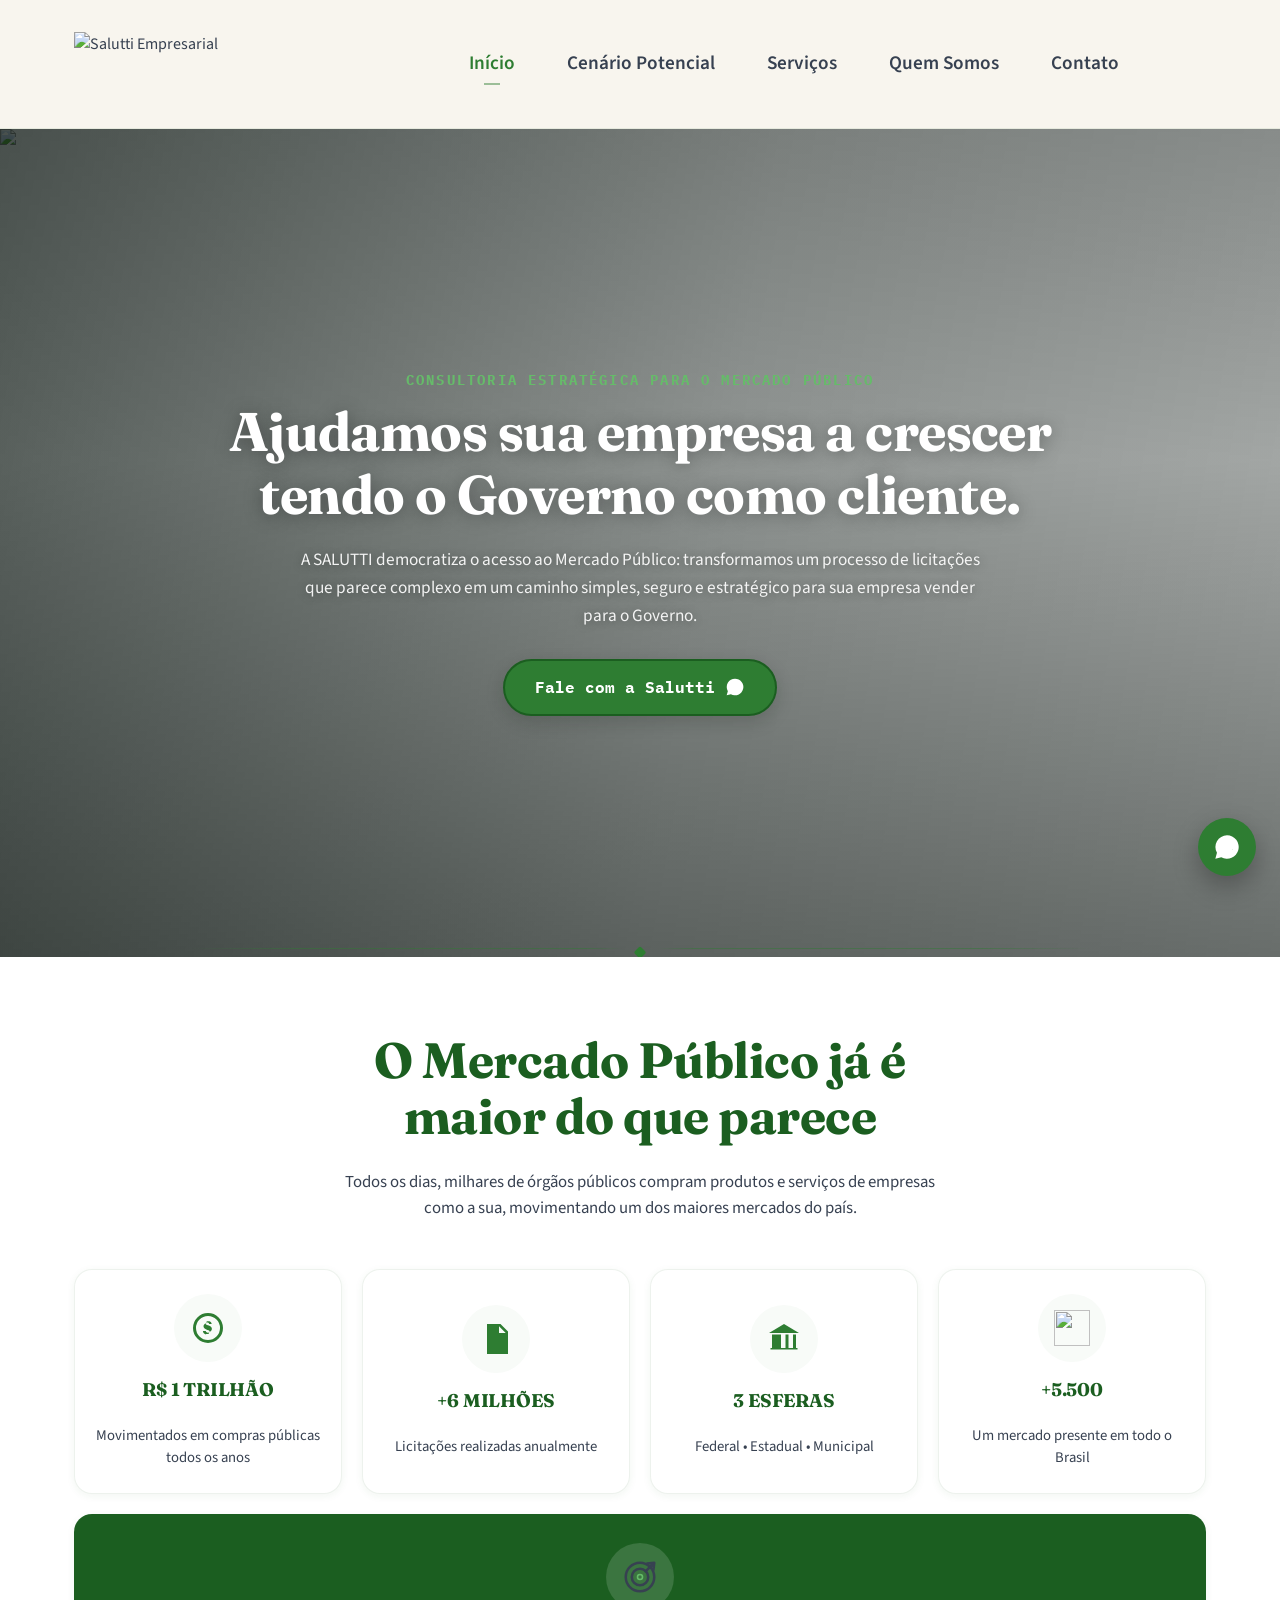
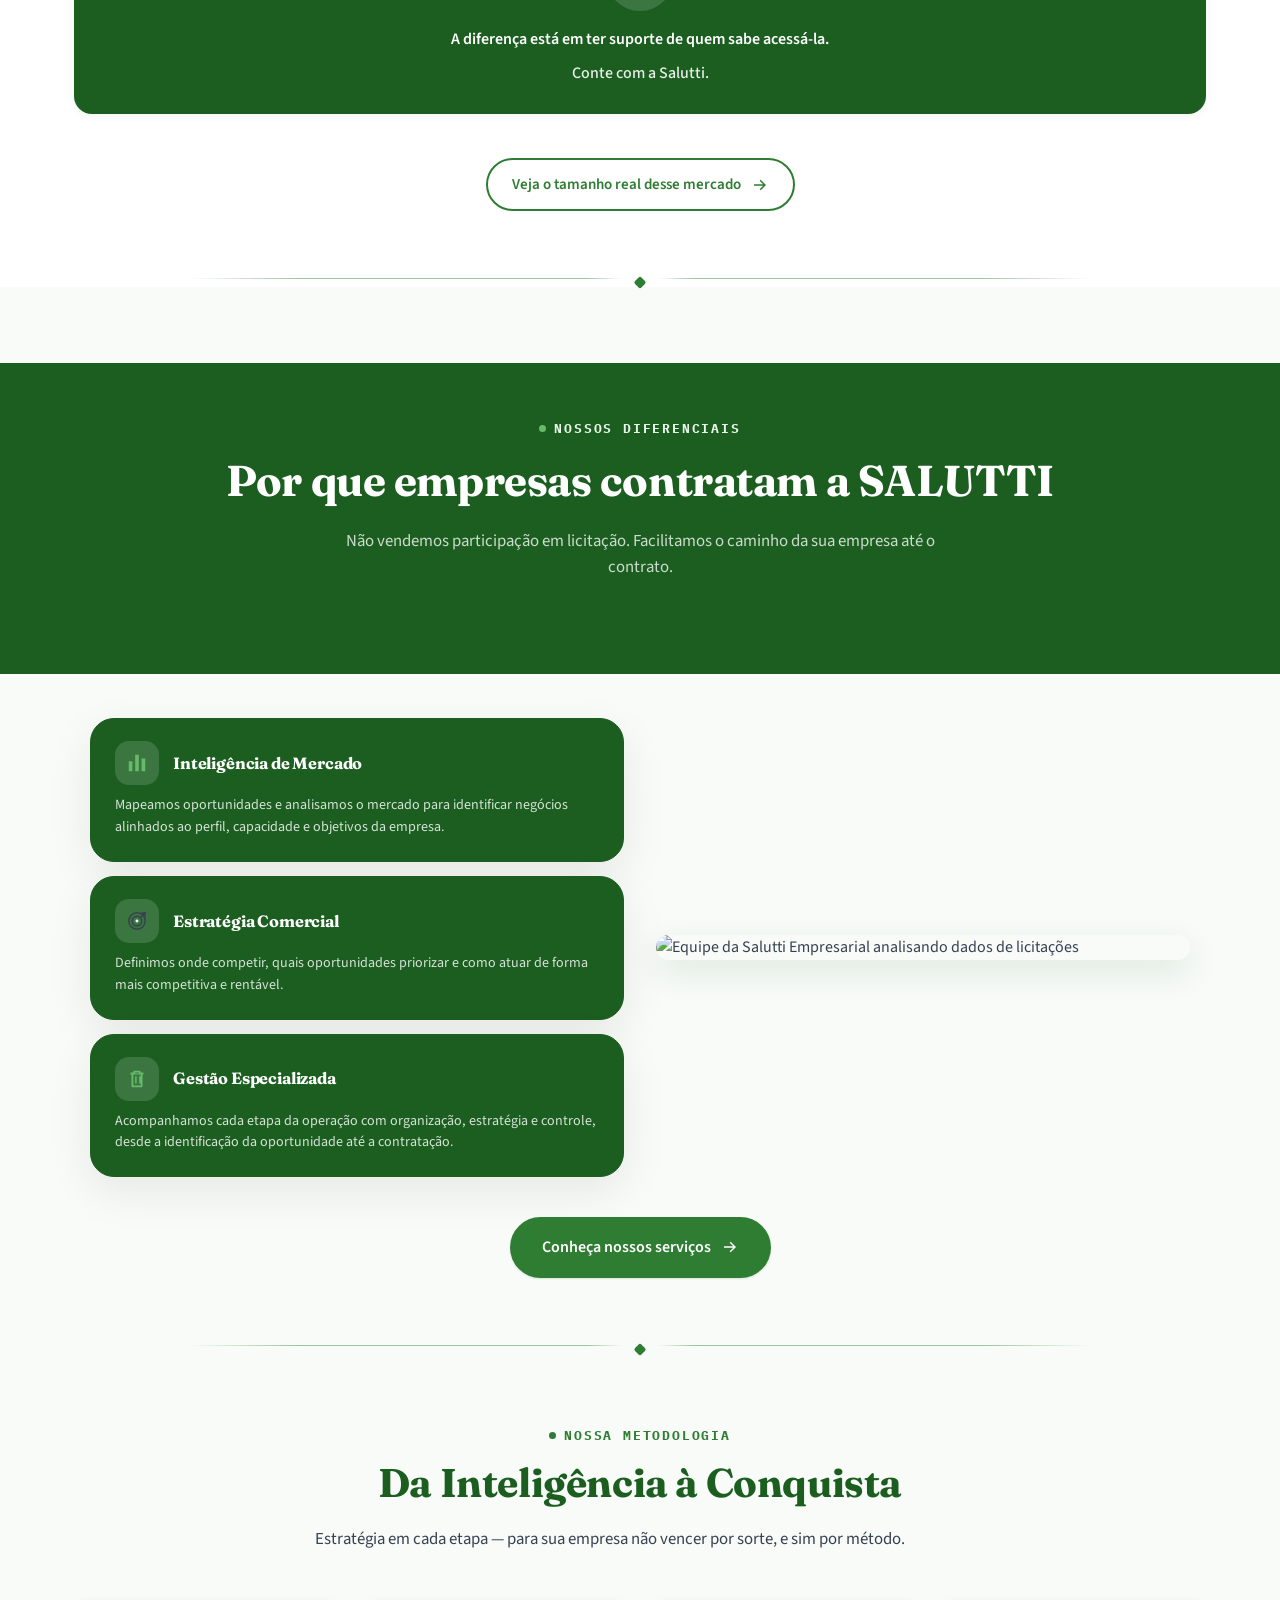
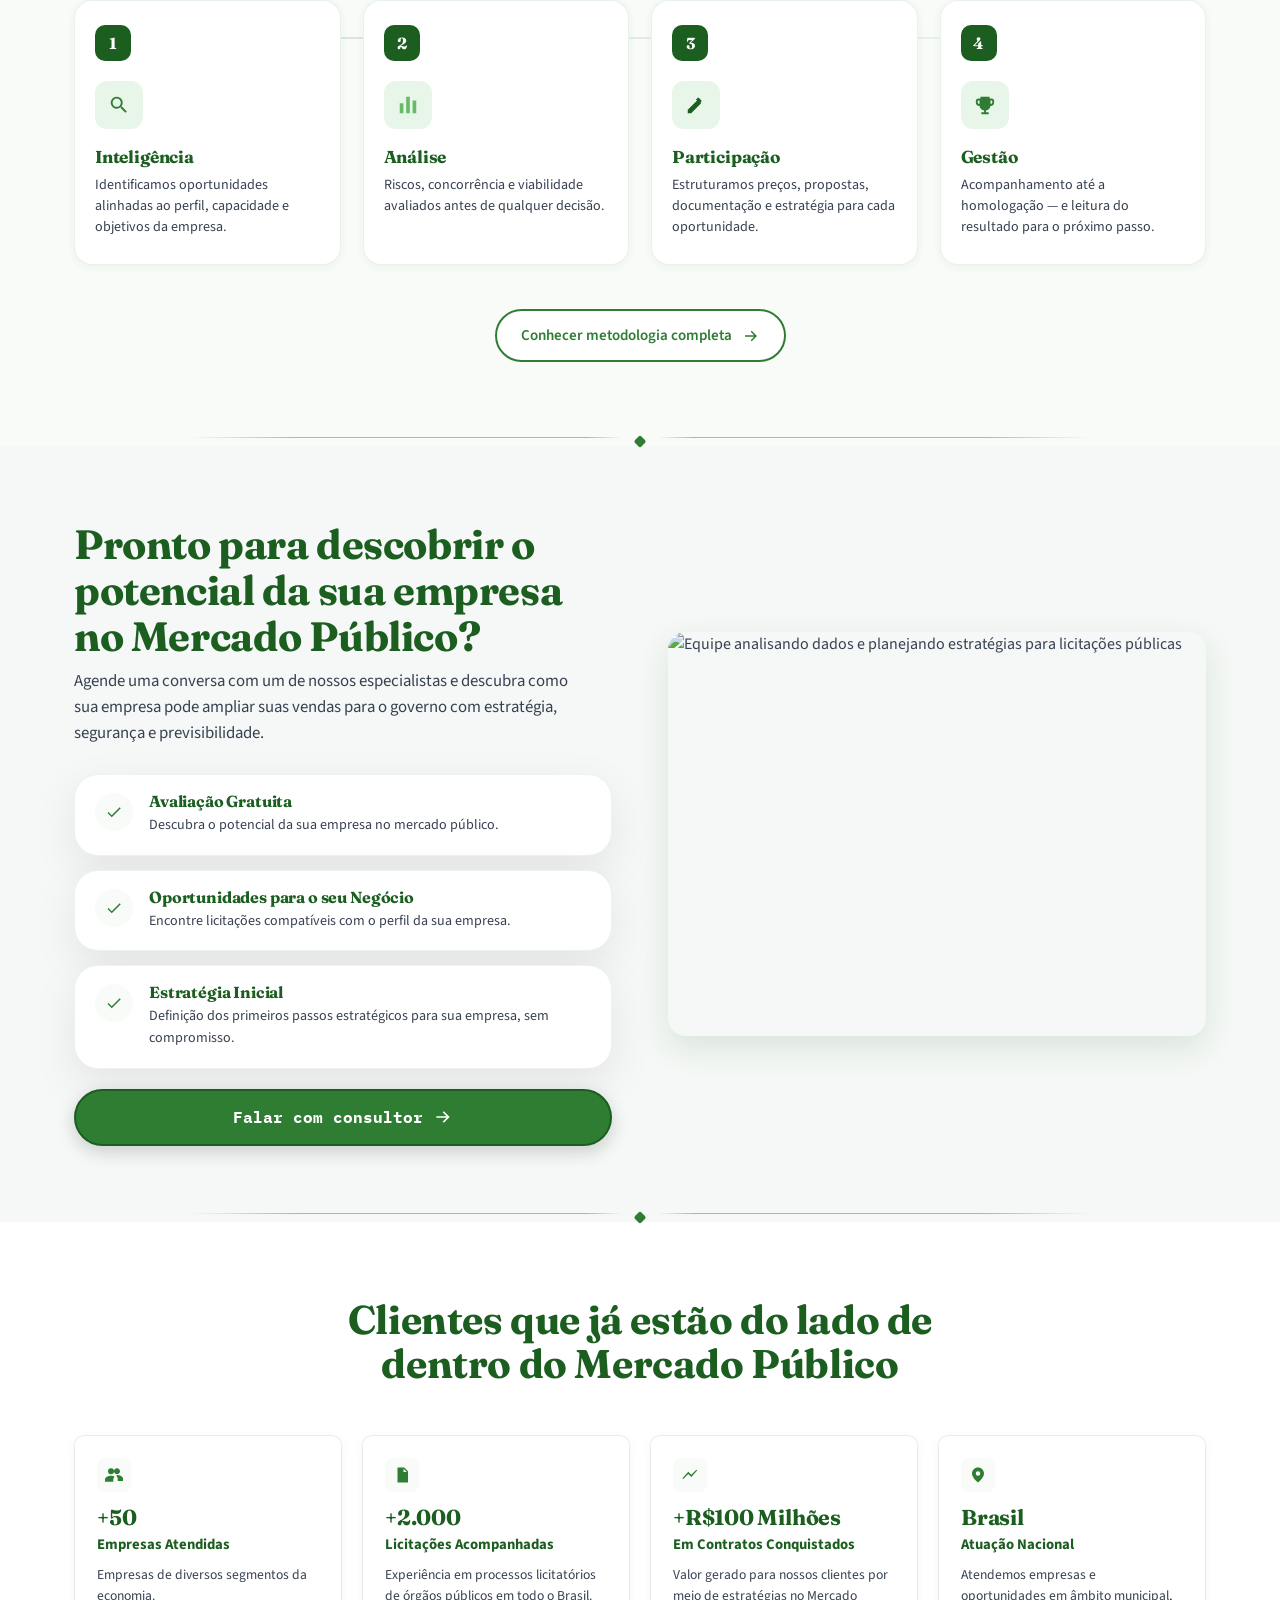
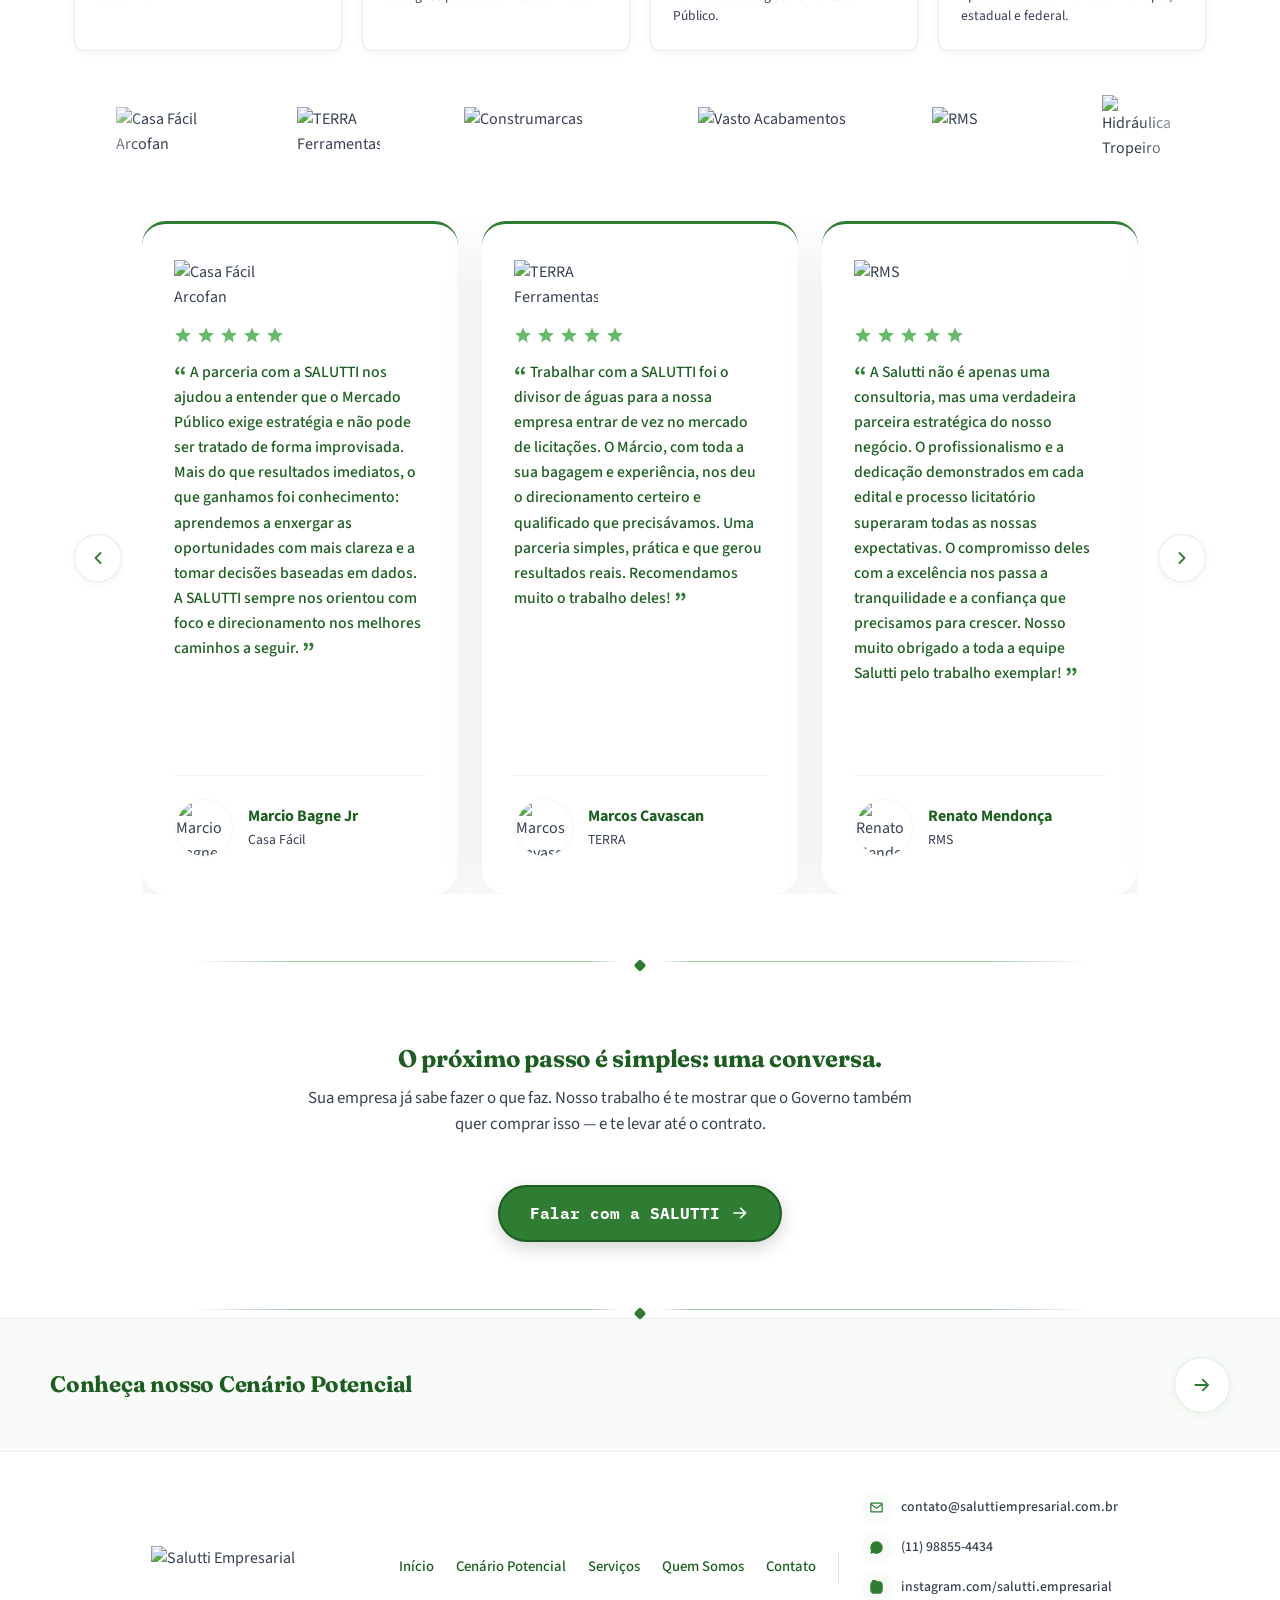
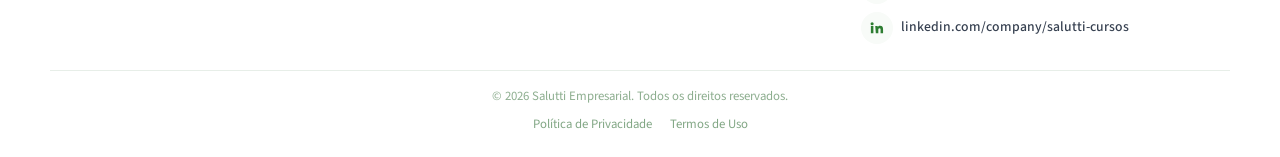
==== commit d763414b: "Add files via upload" ====
--- a/index.html
+++ b/index.html
@@ -1,6 +1,15 @@
 <!DOCTYPE html>
 <html lang="pt-BR">
 <head>
+<!-- Google tag (gtag.js) -->
+<script async src="https://www.googletagmanager.com/gtag/js?id=G-ZBF6GNN4KF"></script>
+<script>
+  window.dataLayer = window.dataLayer || [];
+  function gtag(){dataLayer.push(arguments);}
+  gtag("js", new Date());
+
+  gtag("config", "G-ZBF6GNN4KF");
+</script>
 <meta charset="UTF-8">
 <meta name="viewport" content="width=device-width, initial-scale=1.0">
 <title>Salutti Empresarial | Consultoria em Licitações Públicas</title>
@@ -658,6 +667,34 @@
                 </footer>
               </div>
             </article>
+
+            <article class="depo-card" data-depo-slide>
+              <div class="depo-card-logo">
+                <a class="depo-logo-link" href="https://www.gamatintas.com.br/" target="_blank" rel="noopener" aria-label="Visitar site da Gama Distribuidora">
+                  <img class="depo-logo" src="./assets/cliente-gama-logo.png" width="380" height="178" alt="Gama Distribuidora">
+                </a>
+              </div>
+              <div class="depo-card-body">
+                <div class="depo-stars" aria-label="Avaliação 5 de 5 estrelas">
+                  <svg viewBox="0 0 24 24" aria-hidden="true"><path d="M12 2 15 9l7.5.6-5.7 4.9L18.5 22 12 17.8 5.5 22l1.7-7.5L1.5 9.6 9 9Z"/></svg>
+                  <svg viewBox="0 0 24 24" aria-hidden="true"><path d="M12 2 15 9l7.5.6-5.7 4.9L18.5 22 12 17.8 5.5 22l1.7-7.5L1.5 9.6 9 9Z"/></svg>
+                  <svg viewBox="0 0 24 24" aria-hidden="true"><path d="M12 2 15 9l7.5.6-5.7 4.9L18.5 22 12 17.8 5.5 22l1.7-7.5L1.5 9.6 9 9Z"/></svg>
+                  <svg viewBox="0 0 24 24" aria-hidden="true"><path d="M12 2 15 9l7.5.6-5.7 4.9L18.5 22 12 17.8 5.5 22l1.7-7.5L1.5 9.6 9 9Z"/></svg>
+                  <svg viewBox="0 0 24 24" aria-hidden="true"><path d="M12 2 15 9l7.5.6-5.7 4.9L18.5 22 12 17.8 5.5 22l1.7-7.5L1.5 9.6 9 9Z"/></svg>
+                </div>
+                <blockquote class="depo-quote">
+                  <span class="depo-quote-mark" aria-hidden="true">&ldquo;</span>
+                  A SALUTTI nos provou que o Mercado Público entrega resultado de verdade — faturamos um valor expressivo com contratos públicos. Mas o verdadeiro aprendizado veio de operar contratos de longo prazo: ajustar fornecedores, renegociar condições e construir o respaldo necessário para atender com consistência. Esse movimento nos fez enxergar a própria operação com outros olhos, e hoje sabemos que existem oportunidades internas capazes de alavancar novas frentes de negócio dentro da empresa. A SALUTTI não trouxe só contratos, trouxe visão de crescimento.
+                  <span class="depo-quote-mark depo-quote-mark-end" aria-hidden="true">&rdquo;</span>
+                </blockquote>
+                <footer class="depo-author">
+                  <div>
+                    <p class="depo-author-name">Renato Aquino</p>
+                    <p class="depo-author-role">GAMA/LABOR</p>
+                  </div>
+                </footer>
+              </div>
+            </article>
           </div>
         </div>
 
--- a/styles.css
+++ b/styles.css
@@ -712,15 +712,16 @@
 .mercado-presente-item h3{ color:var(--forest-deep); font-size:1.15rem; font-weight:700; margin:0 0 4px; }
 .mercado-presente-item p{ color:var(--ink-soft); font-size:.95rem; margin:0; }
 
-/* --- Cenário Potencial: Quem pode vender / Onde estão as oportunidades (reconstruído com Grid) --- */
-.oportunidades-section{ background:var(--forest-mist); padding:52px 0; }
-.oportunidades-card{ background:#fff; border-radius:var(--radius-lg); padding:40px 44px; box-shadow:var(--shadow-1); }
+/* --- Cenário Potencial: Quem pode vender / Onde estão as oportunidades (reconstruído com Grid) ---
+   Sem moldura própria: a seção usa o fundo da página, sem cartão/imagem visível ao redor. */
+.oportunidades-section{ padding:52px 0; }
+.oportunidades-card{ padding:52px 0; }
 .oportunidades-grid{ display:grid; grid-template-columns:1fr; gap:52px; align-items:center; }
 .oportunidades-divider{ align-self:stretch; background:rgba(27,94,32,0.12); }
-.oportunidades-col-full{ width:100%; max-width:760px; margin:0 auto; }
-.oportunidades-col-title-lg{ font-size:2.25rem; }
+.oportunidades-col-full{ width:100%; max-width:1040px; margin:0 auto; }
+.oportunidades-col-title-lg{ font-size:2.25rem; margin-bottom:48px; }
 @media (max-width:900px){
-  .oportunidades-card{ padding:30px 22px; }
+  .oportunidades-card{ padding:30px 0; }
   .oportunidades-grid{ grid-template-columns:1fr; gap:34px; }
   .oportunidades-divider{ display:none; }
 }
@@ -746,51 +747,120 @@
 .oportunidades-step-copy p{ color:var(--ink-soft); font-size:.94rem; margin:0; line-height:1.55; }
 
 /* Coluna direita: mapa de oportunidades — Grid puro, sem posicionamento absoluto */
-.mapa-grid{
+/* Hub "Onde estão as oportunidades" — círculo central + 5 cards com conectores sutis */
+.hub-grid{
   display:grid;
-  grid-template-columns:minmax(150px,1fr) auto minmax(150px,1fr);
+  grid-template-columns:1fr minmax(180px,220px) 1fr;
   grid-template-areas:
     "produtos center servicos"
-    "infra    center tech";
+    "infra    center tech"
+    "wide     wide   wide";
   align-items:center;
-  column-gap:18px;
-  row-gap:22px;
-  max-width:540px;
-  margin:0 auto 26px;
-}
-.mapa-center{
+  column-gap:56px;
+  row-gap:44px;
+  max-width:980px;
+  margin:0 auto;
+}
+
+.hub-center{
   grid-area:center; justify-self:center;
-  width:104px; aspect-ratio:1/1; border-radius:50%; background:var(--forest-deep); color:#fff;
+  width:180px; height:180px; border-radius:50%;
+  background:var(--forest-deep); color:#fff;
   display:flex; flex-direction:column; align-items:center; justify-content:center; text-align:center;
-  padding:8px; box-shadow:var(--shadow-2);
-}
-.mapa-center svg{ width:22px; height:22px; fill:#fff; margin-bottom:4px; }
-.mapa-center span{ font-family:var(--font-display); font-weight:700; font-size:.78rem; line-height:1.2; }
-
-.mapa-item{ display:flex; align-items:flex-start; gap:10px; max-width:190px; }
-.mapa-item-ico{ flex:none; width:40px; height:40px; border-radius:50%; background:var(--mint-tint); display:flex; align-items:center; justify-content:center; }
-.mapa-item-ico svg{ width:19px; height:19px; fill:var(--forest); }
-.mapa-item-copy h4{ color:var(--forest-deep); font-size:.82rem; font-weight:700; margin:2px 0 3px; text-transform:uppercase; letter-spacing:.01em; line-height:1.3; }
-.mapa-item-copy p{ color:var(--ink-soft); font-size:.78rem; margin:0; line-height:1.45; }
-
-.mapa-item-produtos{ grid-area:produtos; justify-self:end; flex-direction:row-reverse; text-align:right; }
-.mapa-item-servicos{ grid-area:servicos; justify-self:start; }
-.mapa-item-infra{ grid-area:infra; justify-self:end; flex-direction:row-reverse; text-align:right; }
-.mapa-item-tech{ grid-area:tech; justify-self:start; }
-
-.mapa-item-fornecimento{ flex-direction:column; align-items:center; text-align:center; max-width:280px; margin:0 auto; }
-.mapa-item-fornecimento .mapa-item-copy{ display:flex; flex-direction:column; align-items:center; }
-
-@media (max-width:680px){
-  .mapa-grid{
-    grid-template-columns:1fr;
-    grid-template-areas:"produtos" "center" "servicos" "infra" "tech";
-    row-gap:16px; max-width:360px;
-  }
-  .mapa-item-produtos, .mapa-item-infra{ justify-self:stretch; flex-direction:row; text-align:left; }
-  .mapa-item-servicos, .mapa-item-tech{ justify-self:stretch; }
-  .mapa-item{ max-width:none; }
-}
+  padding:10px; box-shadow:0 22px 44px rgba(27,94,32,0.26);
+  position:relative; z-index:1;
+}
+.hub-center svg{ width:32px; height:32px; fill:#fff; margin-bottom:8px; }
+.hub-center span{ font-family:var(--font-display); font-weight:700; font-size:1.05rem; line-height:1.3; }
+
+.hub-card{
+  position:relative;
+  display:flex; align-items:flex-start; gap:16px;
+  background:var(--forest-mist); border:1px solid rgba(27,94,32,0.08);
+  border-radius:var(--radius); padding:24px 26px;
+  max-width:290px;
+}
+.hub-card-ico{
+  flex:none; width:52px; height:52px; border-radius:14px; background:#fff;
+  display:flex; align-items:center; justify-content:center; box-shadow:var(--shadow-soft);
+}
+.hub-card-ico svg{ width:26px; height:26px; fill:var(--forest); }
+.hub-card-copy h4{ color:var(--forest-deep); font-size:1.05rem; font-weight:700; margin:2px 0 6px; text-transform:uppercase; letter-spacing:.01em; line-height:1.3; }
+.hub-card-copy p{ color:var(--ink-soft); font-size:.92rem; margin:0; line-height:1.55; }
+
+/* Conectores sutis entre os cards e o centro (linhas tracejadas na largura exata do gap) */
+.hub-card-produtos, .hub-card-infra{ justify-self:end; }
+.hub-card-servicos, .hub-card-tech{ justify-self:start; }
+.hub-card-produtos::after, .hub-card-infra::after{
+  content:""; position:absolute; top:50%; left:100%; width:56px; height:0;
+  border-top:2px dashed rgba(27,94,32,0.25); transform:translateY(-50%);
+}
+.hub-card-servicos::after, .hub-card-tech::after{
+  content:""; position:absolute; top:50%; right:100%; width:56px; height:0;
+  border-top:2px dashed rgba(27,94,32,0.25); transform:translateY(-50%);
+}
+
+.hub-card-produtos{ grid-area:produtos; }
+.hub-card-servicos{ grid-area:servicos; }
+.hub-card-infra{ grid-area:infra; }
+.hub-card-tech{ grid-area:tech; }
+
+.hub-card-fornecimento{
+  grid-area:wide; justify-self:center; align-self:start;
+  max-width:620px; width:100%; margin-top:0;
+}
+.hub-card-fornecimento::before{
+  content:""; position:absolute; left:50%; top:-44px; width:0; height:44px;
+  border-left:2px dashed rgba(27,94,32,0.25); transform:translateX(-50%);
+}
+
+@media (max-width:900px){
+  .hub-grid{ column-gap:32px; }
+  .hub-card{ max-width:250px; padding:20px 20px; }
+}
+
+/* Versão mobile: esconde o hub/destaque do desktop e mostra o bloco dedicado (.opm-mobile) */
+.opm-mobile{ display:none; }
+
+@media (max-width:760px){
+  .hub-grid, .oportunidades-card > .oportunidades-highlight{ display:none; }
+  .opm-mobile{ display:block; }
+}
+
+/* --- Bloco "Onde estão as oportunidades" dedicado ao mobile --- */
+.opm-hero{ text-align:center; margin-bottom:32px; }
+.opm-hero-badge{
+  width:128px; height:128px; margin:0 auto 16px; border-radius:50%;
+  background:var(--forest-deep); color:#fff;
+  display:flex; flex-direction:column; align-items:center; justify-content:center;
+  box-shadow:0 18px 36px rgba(27,94,32,0.24);
+}
+.opm-hero-badge svg{ width:28px; height:28px; fill:#fff; margin-bottom:7px; }
+.opm-hero-badge span{ font-family:var(--font-display); font-weight:700; font-size:.95rem; line-height:1.25; }
+.opm-hero-sub{ color:var(--ink-soft); font-size:.96rem; margin:0; }
+
+.opm-list{ display:flex; flex-direction:column; gap:14px; margin:32px 0; }
+.opm-item{
+  display:flex; align-items:flex-start; gap:14px;
+  background:var(--forest-mist); border:1px solid rgba(27,94,32,0.08);
+  border-radius:16px; padding:18px 16px;
+}
+.opm-num{
+  flex:none; width:26px; height:26px; border-radius:50%;
+  background:#fff; border:1.5px solid var(--forest); color:var(--forest);
+  font-weight:700; font-size:.72rem; display:flex; align-items:center; justify-content:center;
+  margin-top:2px;
+}
+.opm-ico{
+  flex:none; width:40px; height:40px; border-radius:11px; background:#fff;
+  display:flex; align-items:center; justify-content:center; box-shadow:var(--shadow-soft);
+}
+.opm-ico svg{ width:20px; height:20px; fill:var(--forest); }
+.opm-copy h4{ font-size:.98rem; margin:0 0 4px; color:var(--forest-deep); text-transform:uppercase; letter-spacing:.01em; line-height:1.3; }
+.opm-copy p{ font-size:.88rem; color:var(--ink-soft); margin:0; line-height:1.5; }
+
+.opm-highlight{ background:var(--mint-tint); border-radius:16px; padding:22px 22px; text-align:center; }
+.opm-highlight p{ color:var(--forest-deep); font-weight:700; margin:0; font-size:1.05rem; line-height:1.5; }
 
 .oportunidades-highlight{ background:var(--mint-tint); border-radius:var(--radius-sm); padding:16px 22px; margin-top:8px; text-align:center; display:flex; align-items:center; justify-content:center; gap:12px; }
 .oportunidades-highlight-ico{ flex:none; width:32px; height:32px; border-radius:50%; background:#fff; display:flex; align-items:center; justify-content:center; }
@@ -800,16 +870,16 @@
 
 /* --- Serviços: Uma solução para cada momento da sua empresa --- */
 .momento-section .section-head-center h2{ font-size:clamp(2.1rem,3.8vw,2.9rem); }
-.momento-list{ display:flex; flex-direction:column; gap:16px; max-width:900px; }
+.momento-list{ display:flex; flex-direction:row; align-items:stretch; gap:20px; max-width:1000px; }
 .momento-list-center{ margin-left:auto; margin-right:auto; }
-.momento-item{ display:flex; align-items:center; gap:18px; border:1.5px solid var(--forest); border-radius:var(--radius-sm); padding:18px 24px; }
+.momento-item{ flex:1 1 0; display:flex; flex-direction:column; align-items:flex-start; gap:8px; border:1.5px solid var(--forest); border-radius:var(--radius-sm); padding:24px 26px; }
 .momento-copy h3{ color:var(--forest-deep); font-size:1.15rem; font-weight:700; margin:0 0 5px; text-transform:uppercase; letter-spacing:.02em; }
 .momento-copy p{ color:var(--ink-soft); font-size:1.05rem; margin:0; }
 .momento-item-green{ border-color:var(--forest); background:var(--forest-mist); }
 .momento-item-green .momento-copy h3{ color:var(--forest-deep); }
 .momento-item-gold{ border-color:var(--gold); background:var(--gold-pale); }
 .momento-item-gold .momento-copy h3{ color:var(--gold-deep); }
-@media (max-width:600px){ .momento-item{ flex-direction:column; align-items:flex-start; gap:10px; } }
+@media (max-width:760px){ .momento-list{ flex-direction:column; } }
 
 .mvv-split{ display:grid; grid-template-columns:1fr 1fr; gap:32px; align-items:center; margin-top:32px; }
 .mvv-photo-col{ align-self:center; }
@@ -827,13 +897,14 @@
 .infografico-grid{ display:grid; grid-template-columns:repeat(4,1fr); gap:20px; }
 .infografico-cta{ text-align:center; margin-top:44px; }
 
-.split-block-full{ grid-template-columns:1fr; max-width:820px; }
+.split-block-full{ grid-template-columns:1fr; max-width:1100px; }
 .cta-diagnostico-title{ font-size:clamp(1.8rem,3.2vw,2.6rem); max-width:none; text-align:left; margin-inline:0; }
 .cta-diagnostico-head{
   display:flex; align-items:flex-start; justify-content:space-between; gap:36px; flex-wrap:wrap; margin-bottom:8px;
 }
 .cta-diagnostico-head .cta-diagnostico-title{ margin:0; flex:1 1 560px; }
 .cta-diagnostico-btn{ flex:none; margin-top:6px; }
+.cta-diagnostico-btn-wrap{ text-align:center; margin-top:36px; }
 @media (max-width:900px){
   .cta-diagnostico-head{ flex-direction:column; }
   .cta-diagnostico-head .cta-diagnostico-title{ flex-basis:auto; }
@@ -2116,78 +2187,94 @@
   .cta-depo-mini{ flex-direction:column; gap:16px; }
 }
 
-/* Etapas verticais (Avaliação Gratuita / Oportunidades / Estratégia Inicial) */
-.etapas-vertical{ display:flex; flex-direction:column; max-width:640px; margin:0 auto; }
+/* Etapas (Avaliação Gratuita / Oportunidades / Estratégia Inicial) — 3 cards distintos */
+.etapas-vertical{ display:flex; flex-direction:row; gap:20px; max-width:1000px; margin:0 auto; align-items:stretch; }
 .etapa-vertical-item{
-  display:flex; align-items:flex-start; gap:18px;
-  padding:22px 4px; border-bottom:1px solid rgba(27,94,32,0.10);
-  position:relative;
-}
-.etapa-vertical-item-last{ border-bottom:none; }
+  flex:1 1 0; display:flex; flex-direction:column; align-items:flex-start; gap:14px;
+  background:#fff; border:1px solid rgba(27,94,32,0.10); border-radius:var(--radius);
+  padding:30px 26px; box-shadow:var(--shadow-soft);
+}
+.etapa-vertical-top{ display:flex; align-items:center; gap:14px; }
 .etapa-vertical-num{
-  flex:none; width:34px; height:34px; border-radius:50%;
+  flex:none; width:40px; height:40px; border-radius:50%;
   background:#fff; border:1.5px solid var(--forest);
-  color:var(--forest); font-weight:700; font-size:.85rem;
+  color:var(--forest); font-weight:700; font-size:1rem;
   display:flex; align-items:center; justify-content:center;
 }
 .etapa-vertical-ico{
-  flex:none; width:38px; height:38px; border-radius:10px;
+  flex:none; width:46px; height:46px; border-radius:12px;
   background:var(--forest-mist); display:flex; align-items:center; justify-content:center;
 }
-.etapa-vertical-ico svg{ width:18px; height:18px; fill:var(--forest); }
-.etapa-vertical-copy h3{ font-size:1.05rem; margin:0 0 4px; color:var(--ink); }
-.etapa-vertical-copy p{ font-size:.9rem; color:var(--ink-soft); margin:0; line-height:1.5; }
+.etapa-vertical-ico svg{ width:22px; height:22px; fill:var(--forest); }
+.etapa-vertical-copy h3{ font-size:1.3rem; margin:0 0 8px; color:var(--ink); }
+.etapa-vertical-copy p{ font-size:1.05rem; color:var(--ink-soft); margin:0; line-height:1.55; }
+@media (max-width:900px){
+  .etapas-vertical{ flex-direction:column; }
+  .etapa-vertical-item{ flex-direction:row; align-items:flex-start; }
+  .etapa-vertical-top{ flex-direction:column; align-items:flex-start; gap:10px; }
+}
 @media (max-width:520px){
-  .etapa-vertical-item{ gap:14px; padding:18px 2px; }
-  .etapa-vertical-num{ width:28px; height:28px; font-size:.78rem; }
-  .etapa-vertical-ico{ width:34px; height:34px; }
-}
-
-/* Carrossel de 2 depoimentos em card dividido (logo+autor à esquerda / estrelas+citação à direita) */
-.depo-carousel-split{ max-width:900px; margin:44px auto 0; }
-.depo-carousel-split .depo-track{ align-items:stretch; }
-.depo-split-card{
-  flex:0 0 100%; min-width:0; display:flex; align-items:stretch;
-  background:#fff; border-radius:var(--radius-lg); overflow:hidden;
-  box-shadow:var(--shadow-soft); border:1px solid rgba(27,94,32,0.08);
-}
-.depo-split-left{
-  flex:0 0 38%; display:flex; flex-direction:column; align-items:flex-start; justify-content:center;
-  gap:18px; padding:40px 32px; background:var(--forest-mist);
-  border-right:1px solid rgba(27,94,32,0.08);
-}
-.depo-split-left .depo-logo-link{ display:flex; align-items:center; height:48px; }
-.depo-split-left .depo-logo{ height:100%; max-height:48px; width:auto; max-width:170px; object-fit:contain; }
-.depo-split-left .depo-logo-badge{ max-height:60px; }
-.depo-split-author .depo-author-name{ margin:0; font-weight:700; font-size:.98rem; color:var(--ink); }
-.depo-split-author .depo-author-role{ margin:3px 0 0; font-size:.84rem; color:var(--ink-soft); }
-.depo-split-right{
-  flex:1 1 auto; min-width:0; display:flex; flex-direction:column; justify-content:center;
-  gap:16px; padding:40px 36px;
-}
-.depo-split-right .depo-stars{ margin-bottom:0; }
-.depo-split-right .depo-quote{ font-size:1rem; }
-@media (min-width:761px){
-  .depo-carousel-split .depo-split-card{ flex-basis:calc((100% - 24px) / 2); }
-  .depo-carousel-split .depo-nav{ display:none; }
-}
-@media (max-width:760px){
-  .depo-split-card{ flex-direction:column; }
-  .depo-split-left{ flex:none; border-right:none; border-bottom:1px solid rgba(27,94,32,0.08); padding:28px 24px; }
-  .depo-split-right{ padding:28px 24px; }
-}
-
-/* Painel unificado — agrupa depoimentos + diferenciais + CTA em um só bloco visual,
-   em vez de peças soltas sobre o fundo da página */
+  .etapa-vertical-item{ gap:14px; padding:22px 18px; }
+  .etapa-vertical-num{ width:32px; height:32px; font-size:.85rem; }
+  .etapa-vertical-ico{ width:38px; height:38px; }
+  .etapa-vertical-copy h3{ font-size:1.15rem; }
+  .etapa-vertical-copy p{ font-size:.98rem; }
+}
+
+/* 2 depoimentos como "cases" horizontais e largos: logo+autor à esquerda (coluna fixa),
+   estrelas+citação à direita (largura confortável para leitura) */
+.depo-carousel-cases{ max-width:1100px; margin:44px auto 0; }
+.depo-carousel-cases .depo-track{ align-items:stretch; }
+.case-card{
+  flex:0 0 100%; min-width:0;
+  display:grid; grid-template-columns:210px 1fr;
+  background:#fff; border-radius:28px; overflow:hidden;
+  box-shadow:0 14px 36px rgba(27,94,32,0.10); border:1px solid rgba(27,94,32,0.07);
+}
+.case-card-left{
+  background:var(--forest-mist); display:flex; flex-direction:column;
+  align-items:center; justify-content:center; text-align:center;
+  gap:16px; padding:36px 22px; border-right:1px solid rgba(27,94,32,0.08);
+}
+.case-card-left .depo-logo-link{ display:flex; align-items:center; height:52px; }
+.case-card-left .depo-logo{ height:100%; max-height:52px; width:auto; max-width:150px; object-fit:contain; }
+.case-card-left .depo-logo-badge{ max-height:66px; }
+.case-card-author-name{ margin:0; font-weight:700; font-size:1rem; color:var(--ink); }
+.case-card-author-role{ margin:5px 0 0; font-size:.84rem; color:var(--ink-soft); line-height:1.45; }
+.case-card-right{
+  min-width:0; display:flex; flex-direction:column; justify-content:center;
+  gap:18px; padding:40px 36px;
+}
+.case-card-stars{ display:flex; gap:6px; }
+.case-card-stars svg{ width:20px; height:20px; fill:#66BB6A; }
+.case-card-quote{
+  margin:0; font-size:1.08rem; line-height:1.75; color:var(--ink);
+  max-width:56ch;
+}
+.case-card-quote-mark{ font-size:1.3em; color:var(--forest); font-weight:700; line-height:0; vertical-align:-0.2em; }
+
+@media (min-width:900px){
+  .depo-carousel-cases .case-card{ flex-basis:calc((100% - 24px) / 2); }
+  .depo-carousel-cases .depo-nav{ display:none; }
+}
+@media (max-width:899px){
+  .case-card{ grid-template-columns:1fr; }
+  .case-card-left{ border-right:none; border-bottom:1px solid rgba(27,94,32,0.08); padding:32px 24px; flex-direction:row; text-align:left; justify-content:flex-start; }
+  .case-card-right{ padding:32px 26px; }
+}
+@media (max-width:520px){
+  .case-card-left{ flex-direction:column; text-align:center; }
+}
+
+/* Painel unificado — agrupa etapas + depoimentos + CTA, sem moldura própria
+   (o fundo/borda foram removidos para integrar com o fundo da página) */
 .cta-diagnostico-panel{
-  margin-top:36px; padding:48px; border-radius:32px;
-  background:linear-gradient(180deg, var(--forest-mist) 0%, #F1F8F1 100%);
-  border:1px solid rgba(46,125,50,0.08);
+  margin-top:36px; padding:48px 0;
 }
 .cta-diagnostico-panel .cta-diagnostico-row{ margin-top:36px; }
 .cta-diagnostico-panel .diff-card{ background:#FFFFFF; }
 @media (max-width:640px){
-  .cta-diagnostico-panel{ padding:28px 20px; border-radius:24px; }
+  .cta-diagnostico-panel{ padding:28px 0; }
   .cta-diagnostico-panel .cta-diagnostico-row{ margin-top:28px; }
 }
 
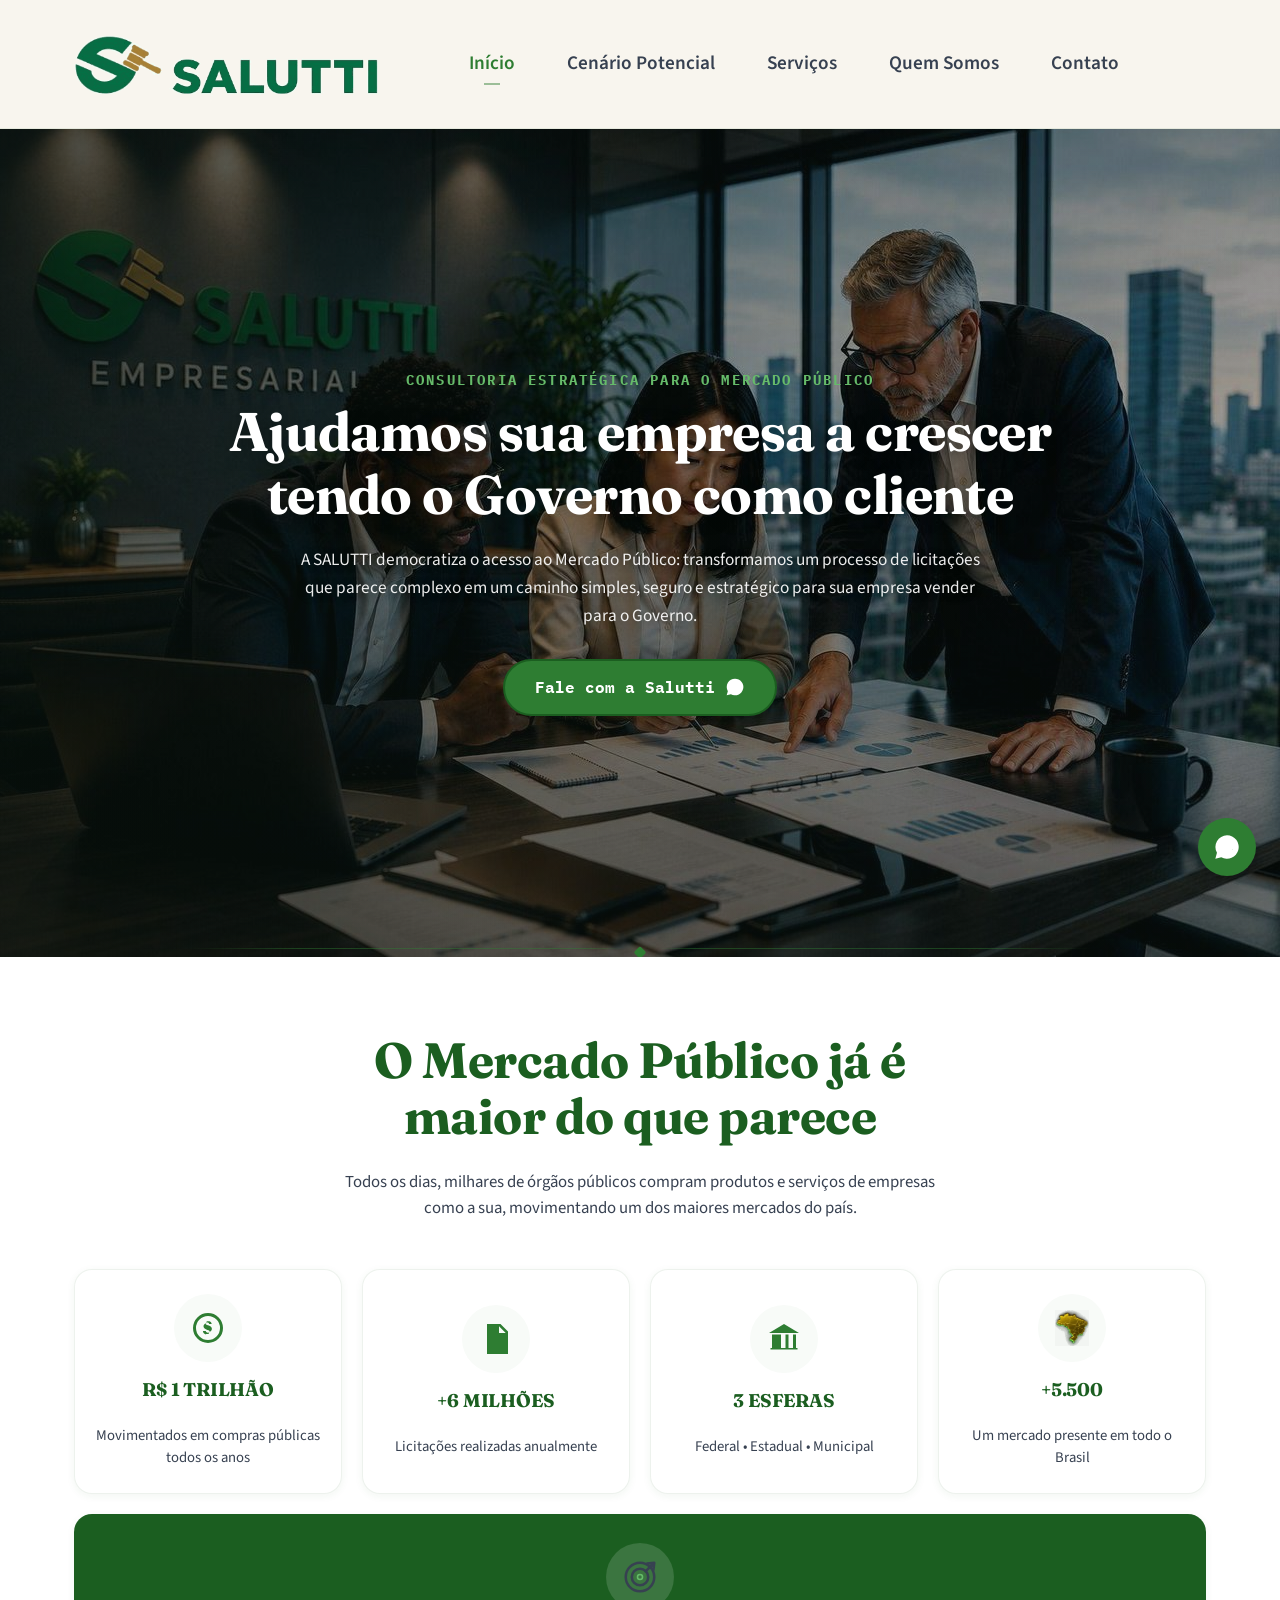
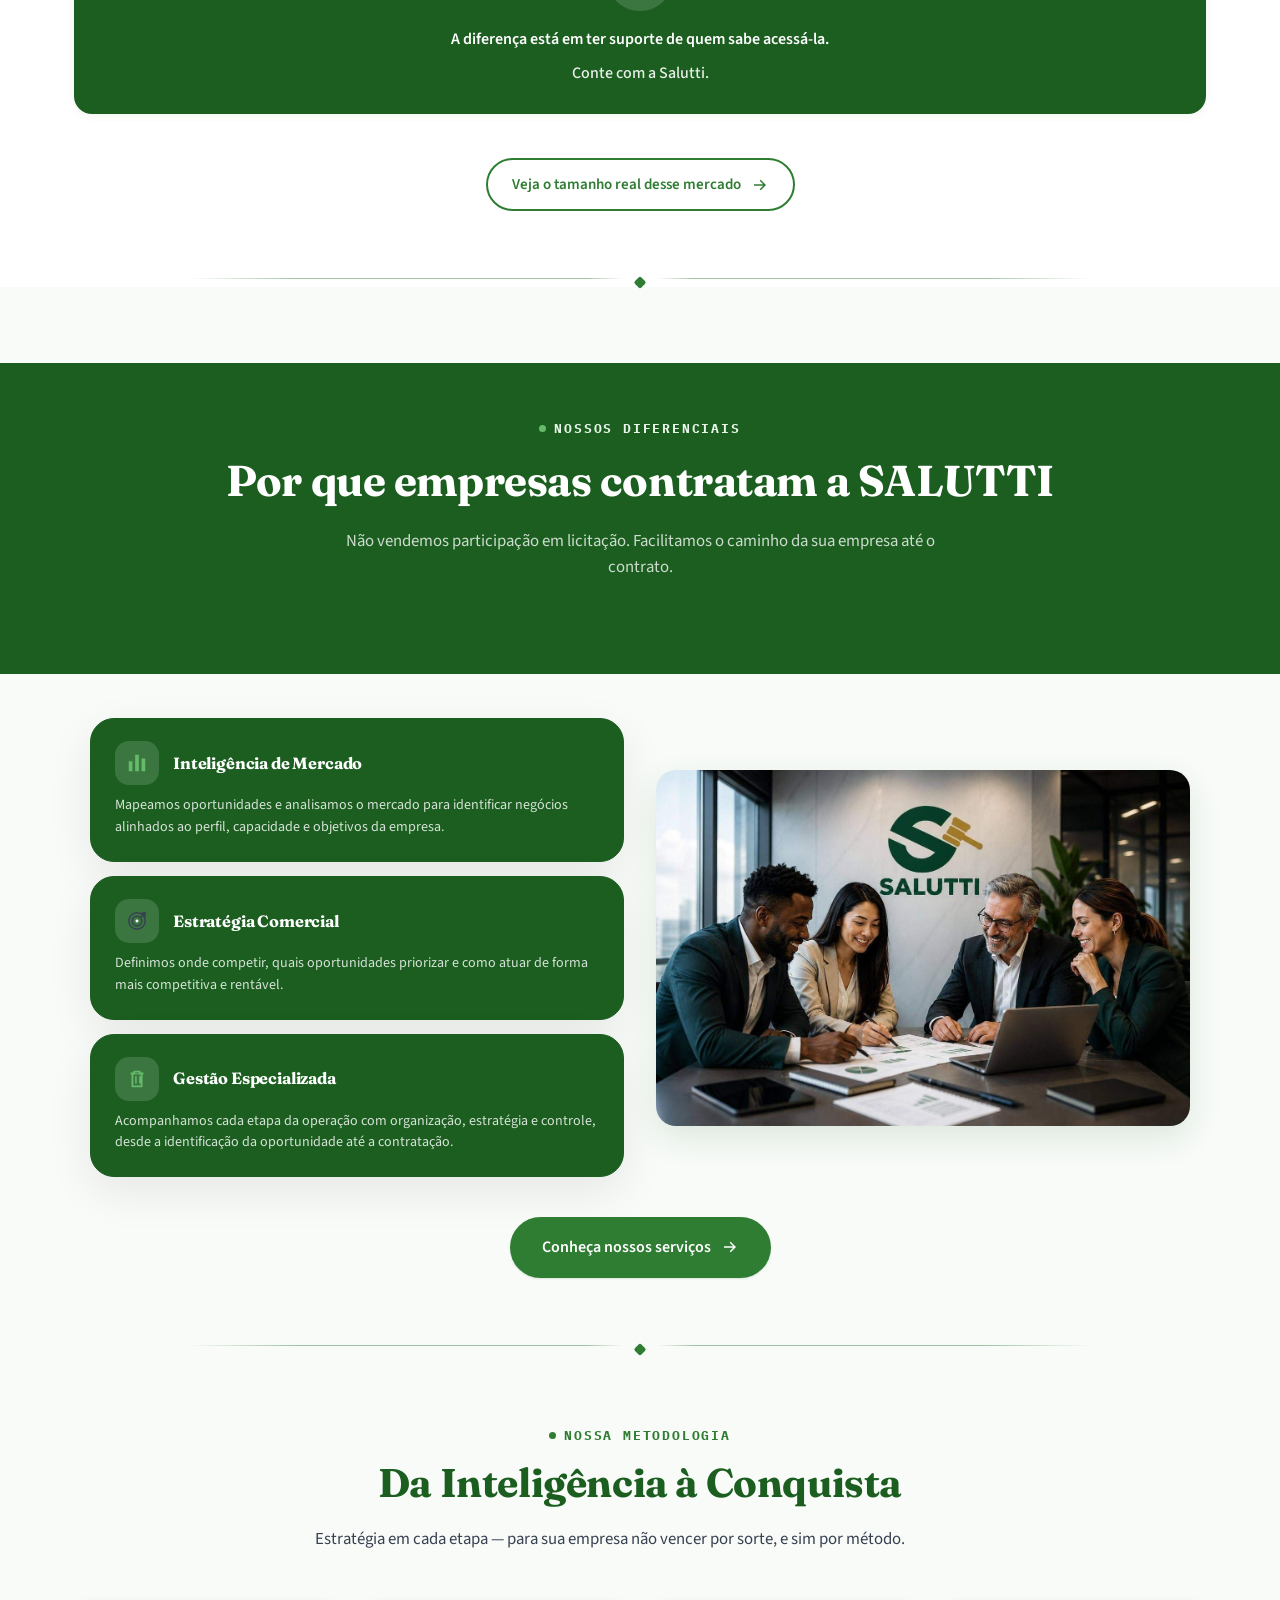
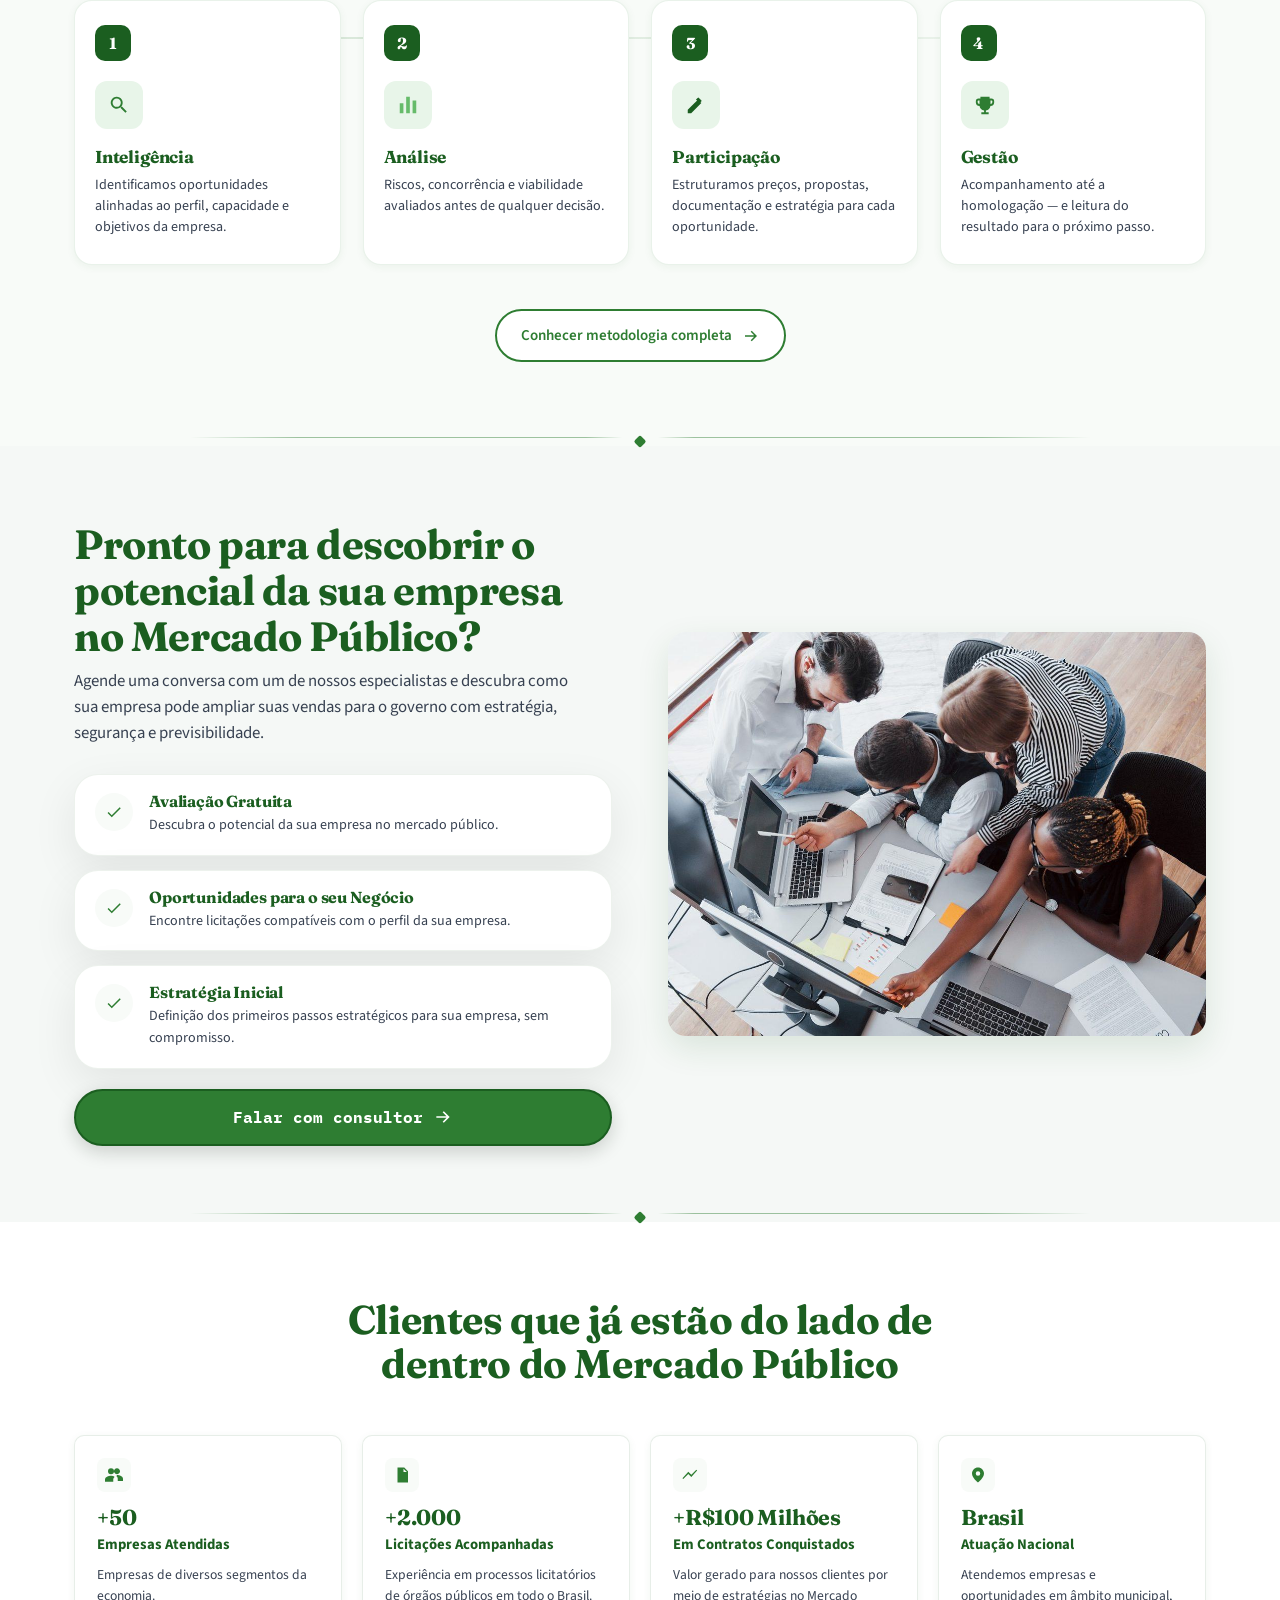
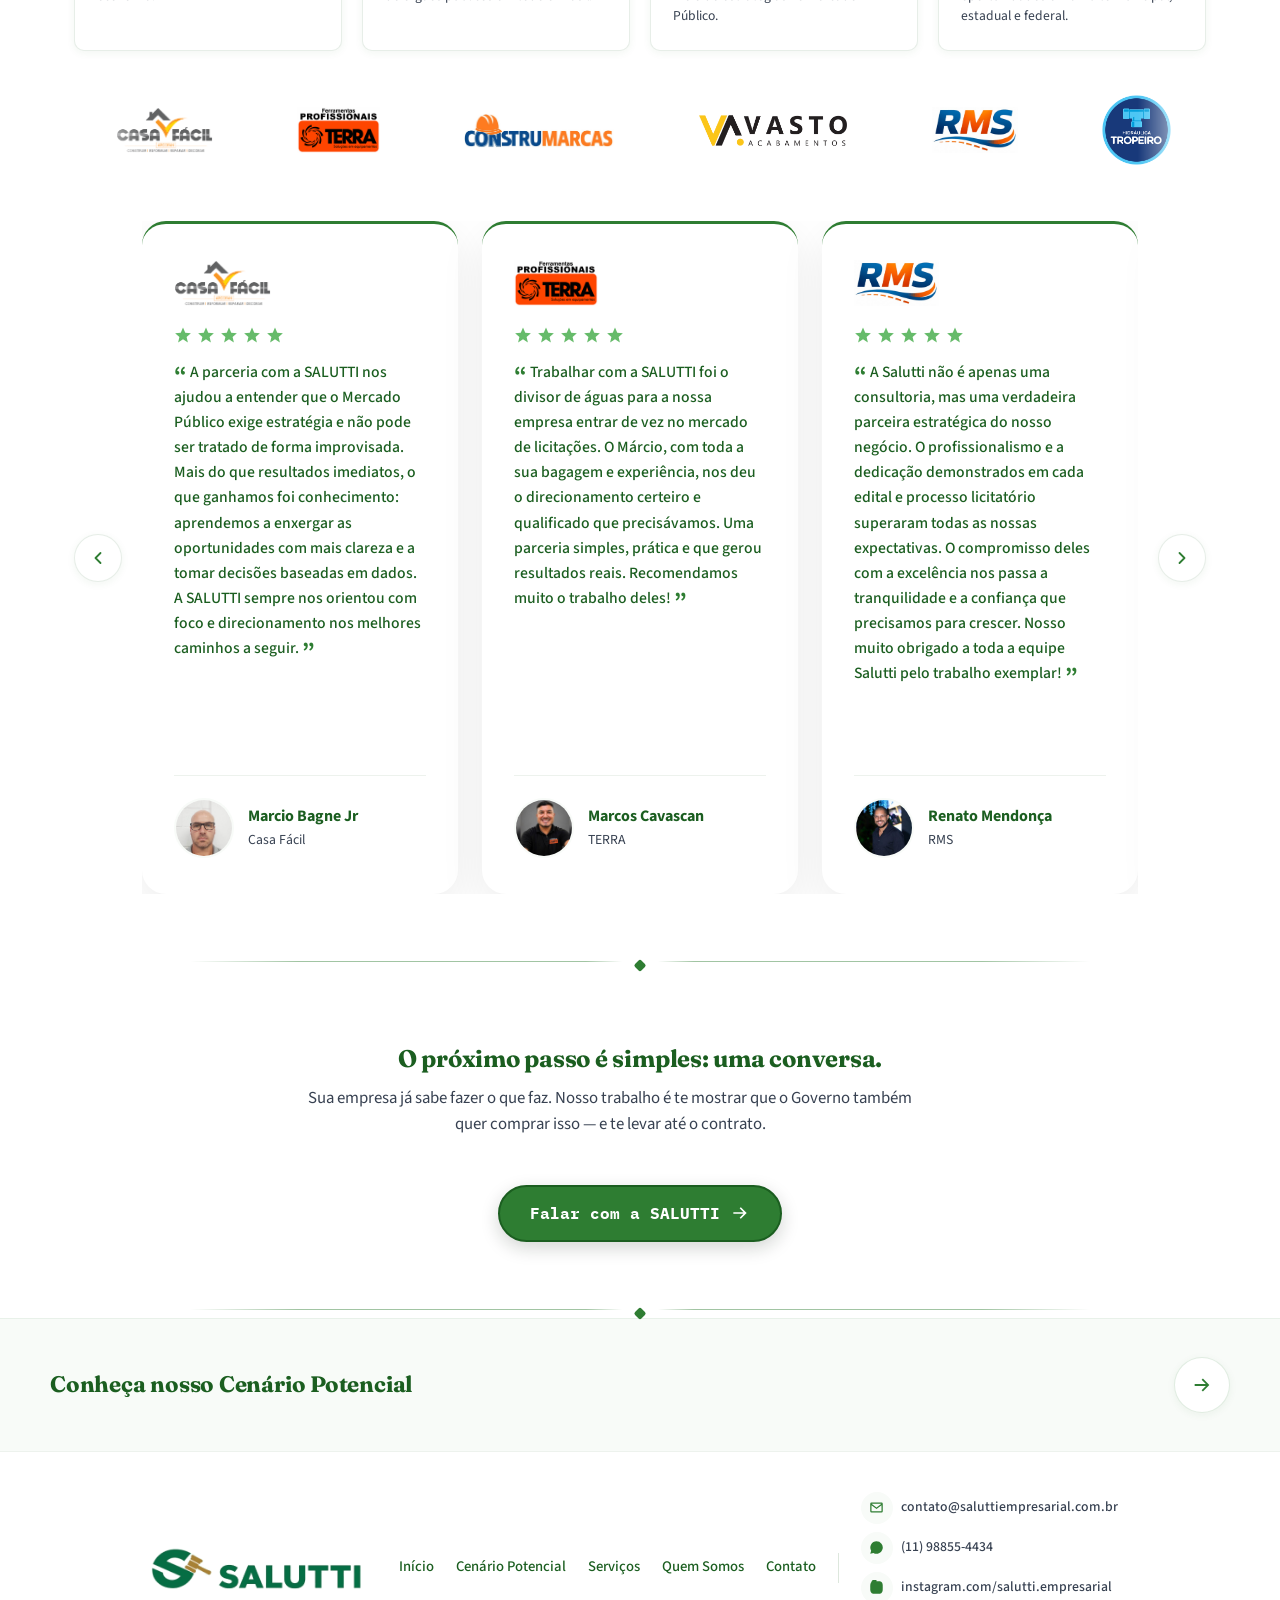
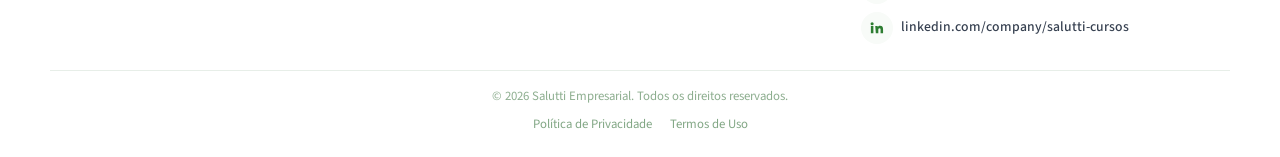
==== commit 17d71c94: "Add files via upload" ====
--- a/index.html
+++ b/index.html
@@ -97,7 +97,7 @@
     <div class="wrap hero-inner hero-inner-centered">
       <div class="hero-copy hero-copy-centered">
         <span class="hero-kicker">Consultoria Estratégica para o Mercado Público</span>
-        <h1 class="home-hero-title">Ajudamos sua empresa a crescer<br>tendo o Governo como cliente.</h1>
+        <h1 class="home-hero-title">Ajudamos sua empresa a crescer<br>tendo o Governo como cliente</h1>
         <p class="hero-subtitle">A SALUTTI democratiza o acesso ao Mercado Público: transformamos um processo de licitações que parece complexo em um caminho simples, seguro e estratégico para sua empresa vender para o Governo.</p>
         <a class="btn btn-whatsapp btn-lg hero-cta-btn" href="https://wa.me/5511988554434?text=Ol%C3%A1%2C%20quero%20falar%20com%20um%20consultor%20da%20Salutti." target="_blank" rel="noopener">
           Fale com a Salutti
